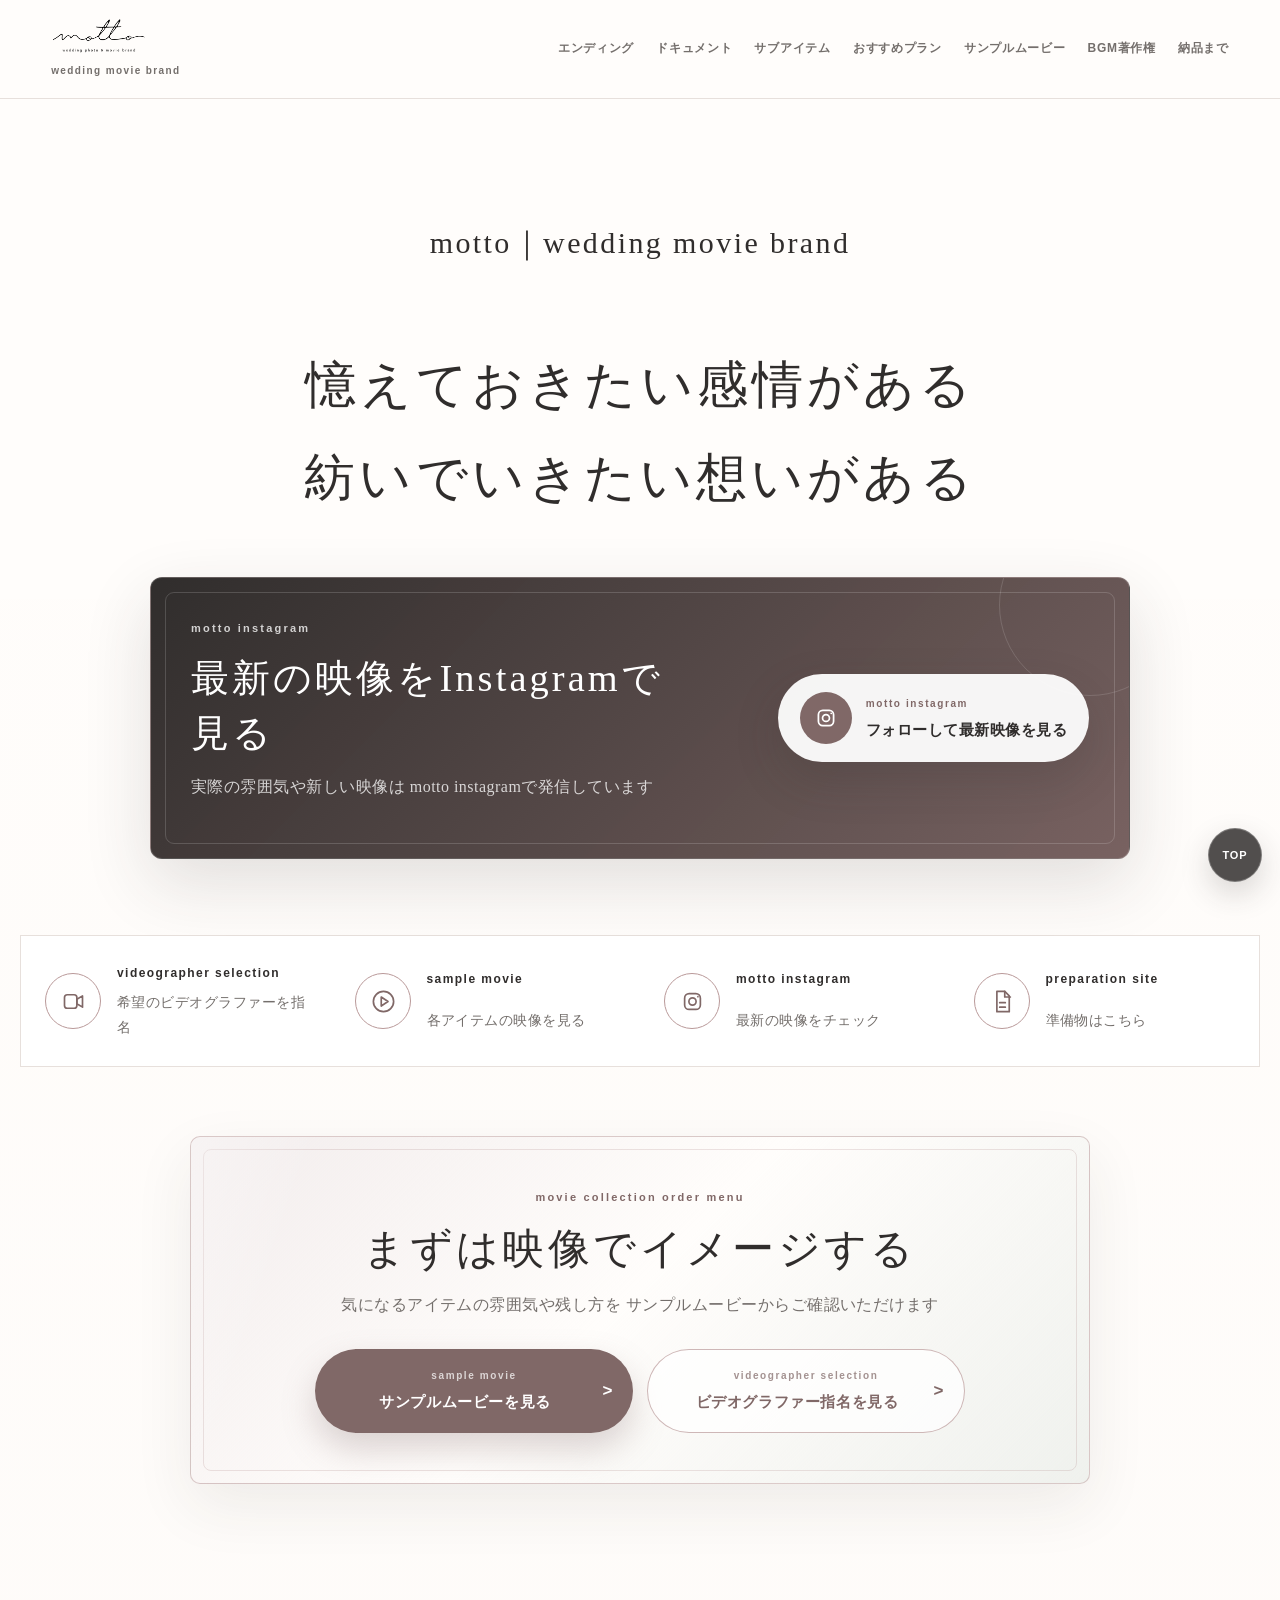
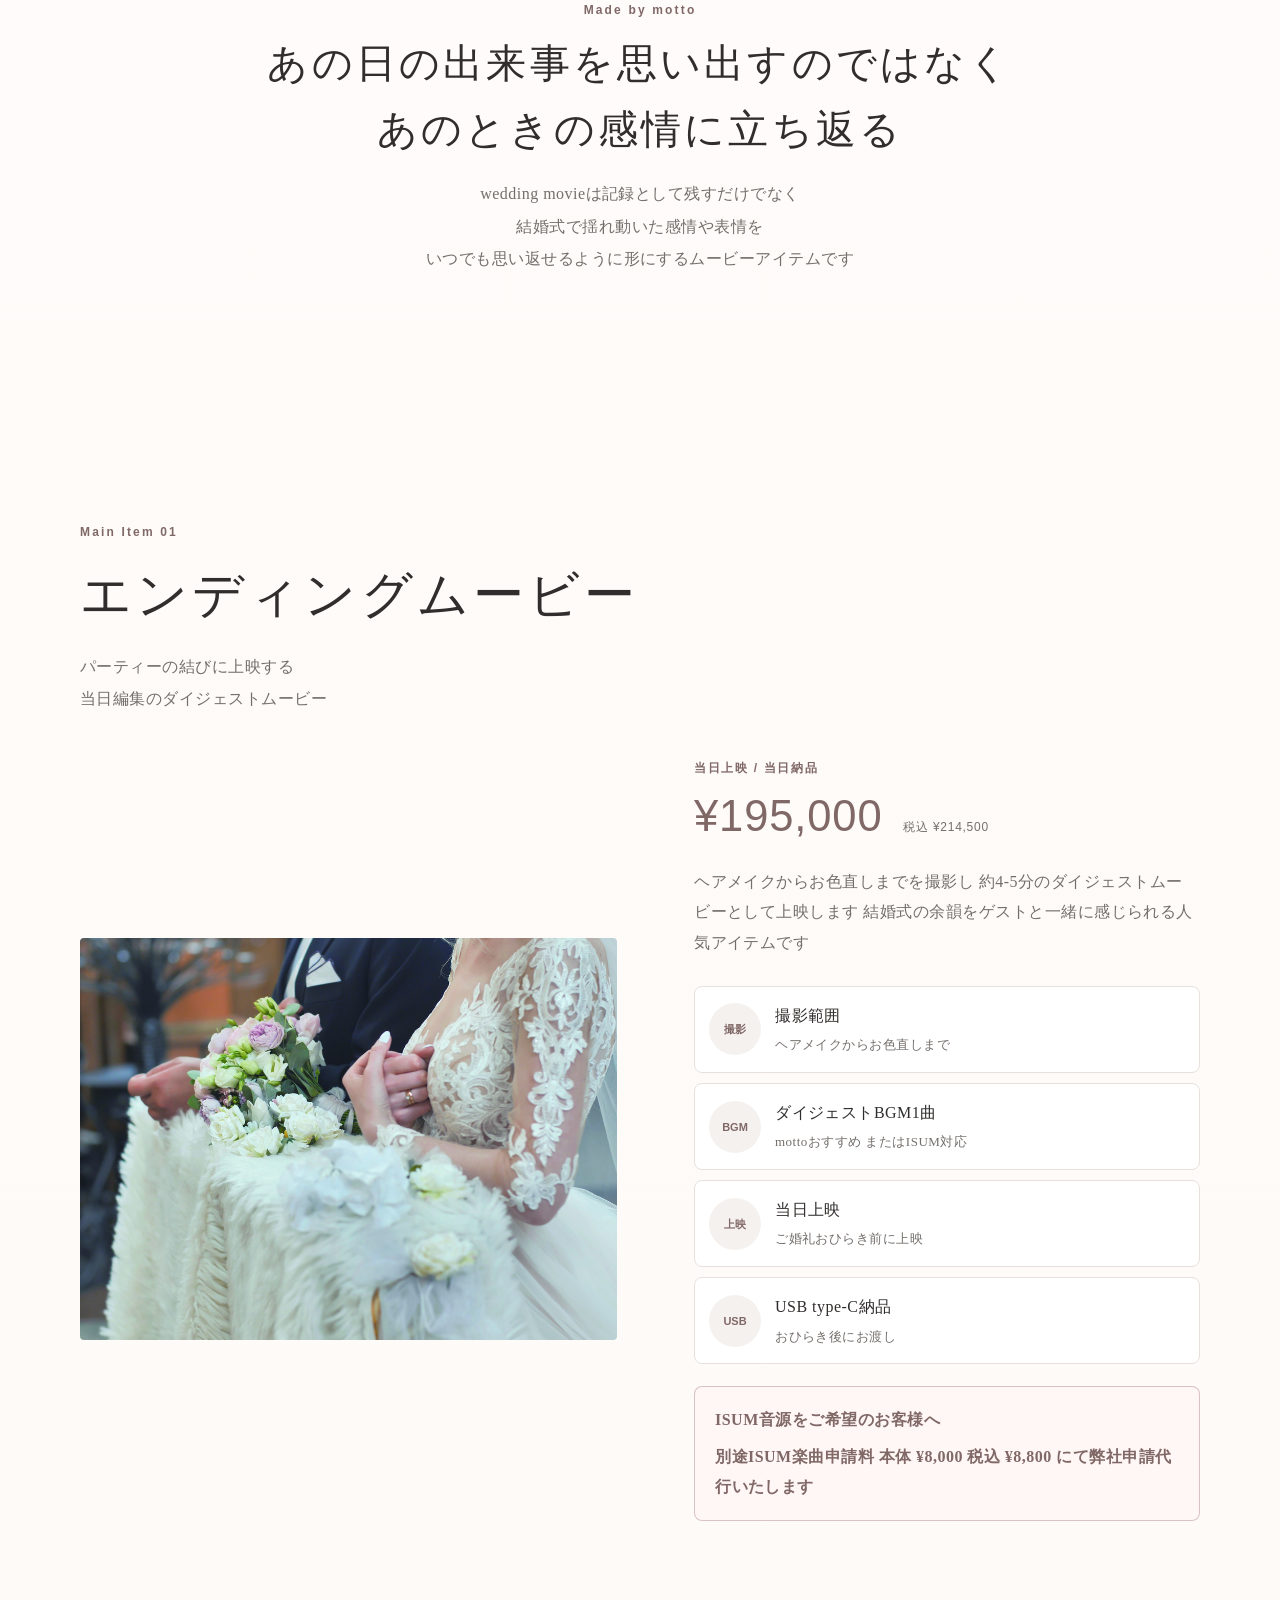
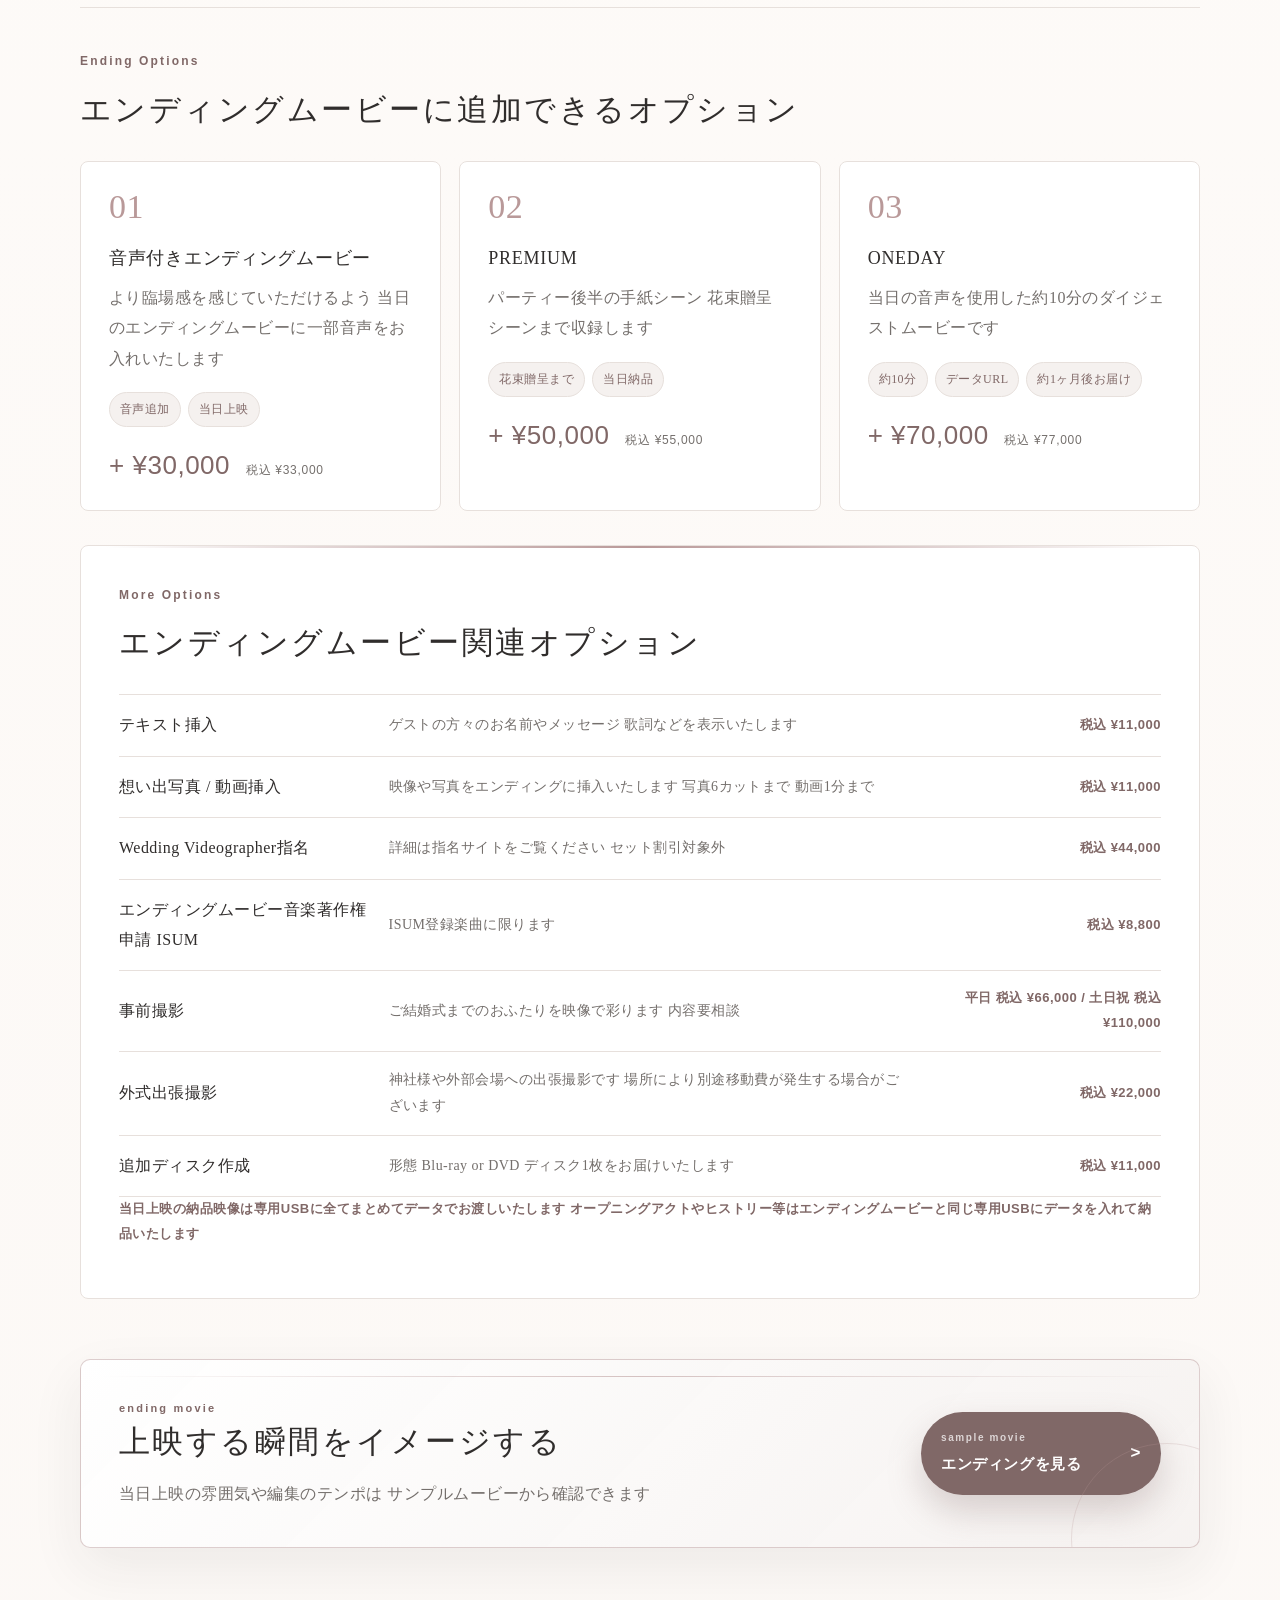
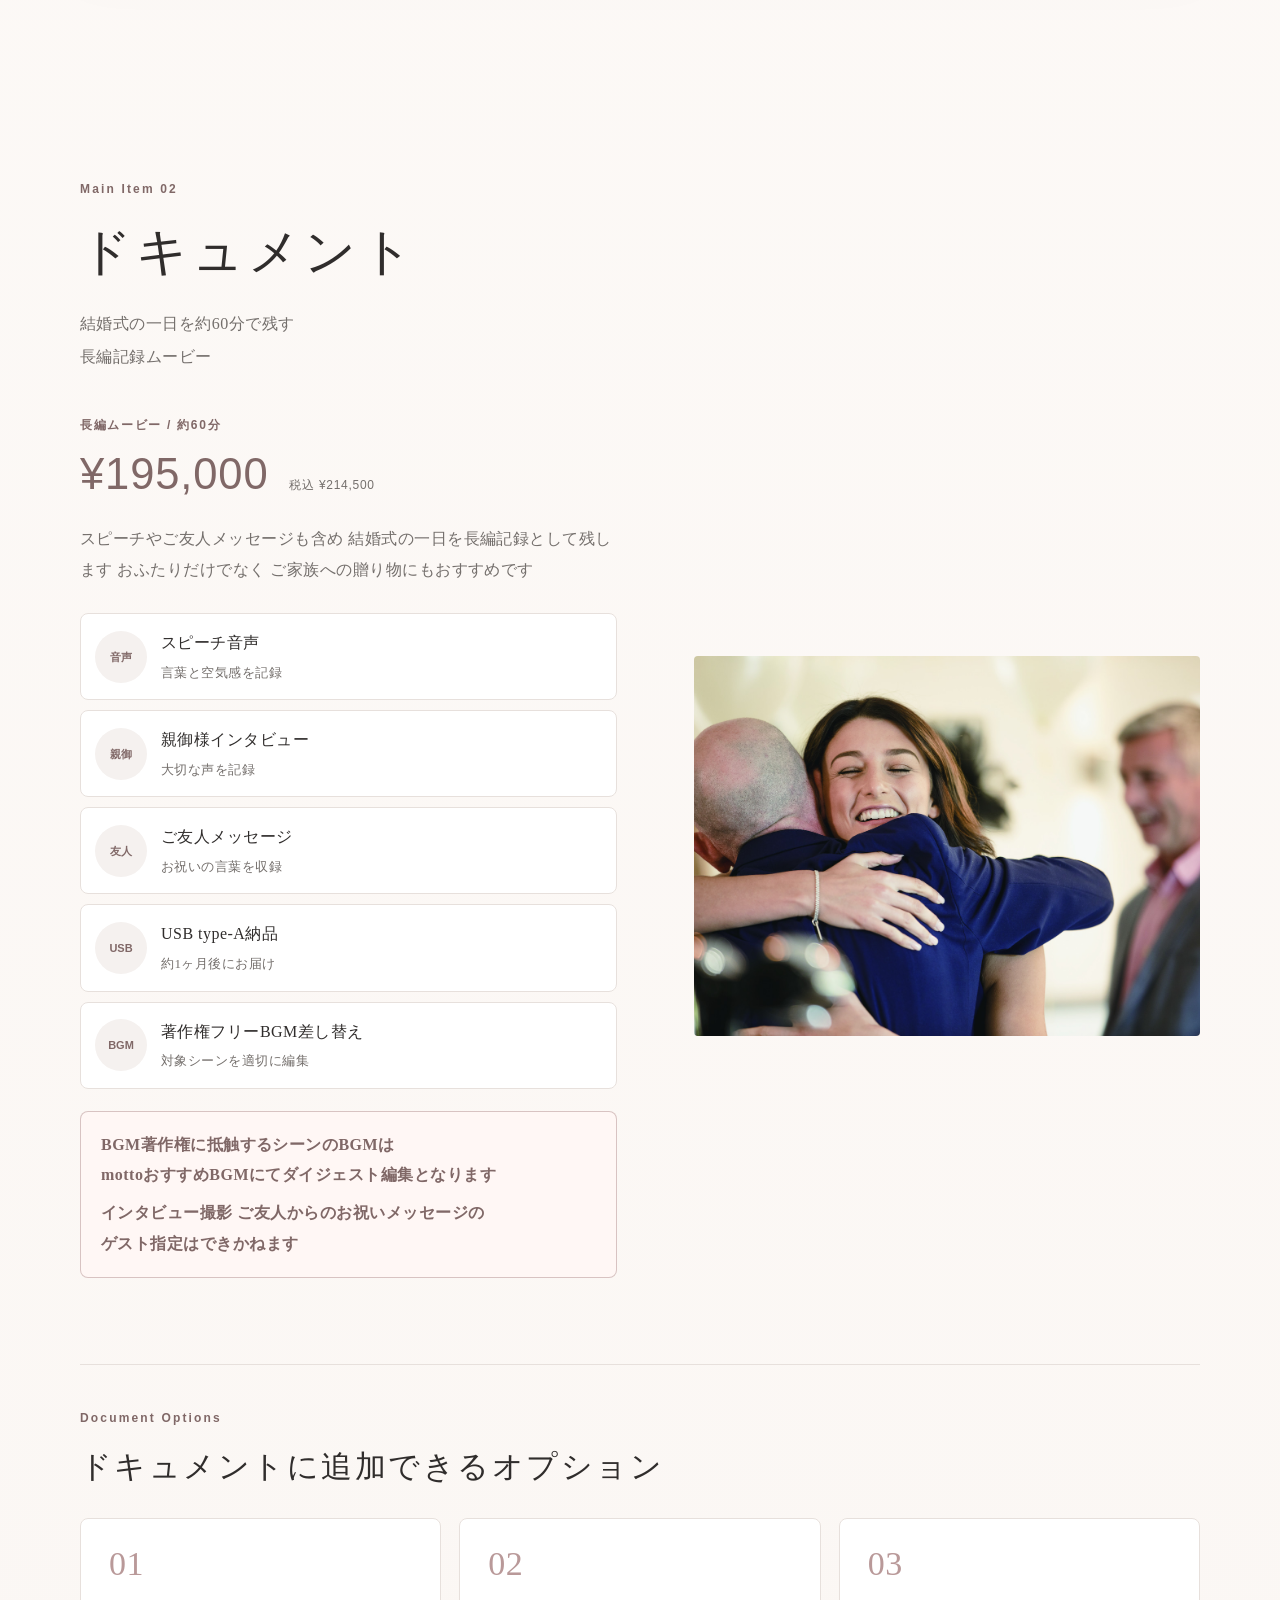
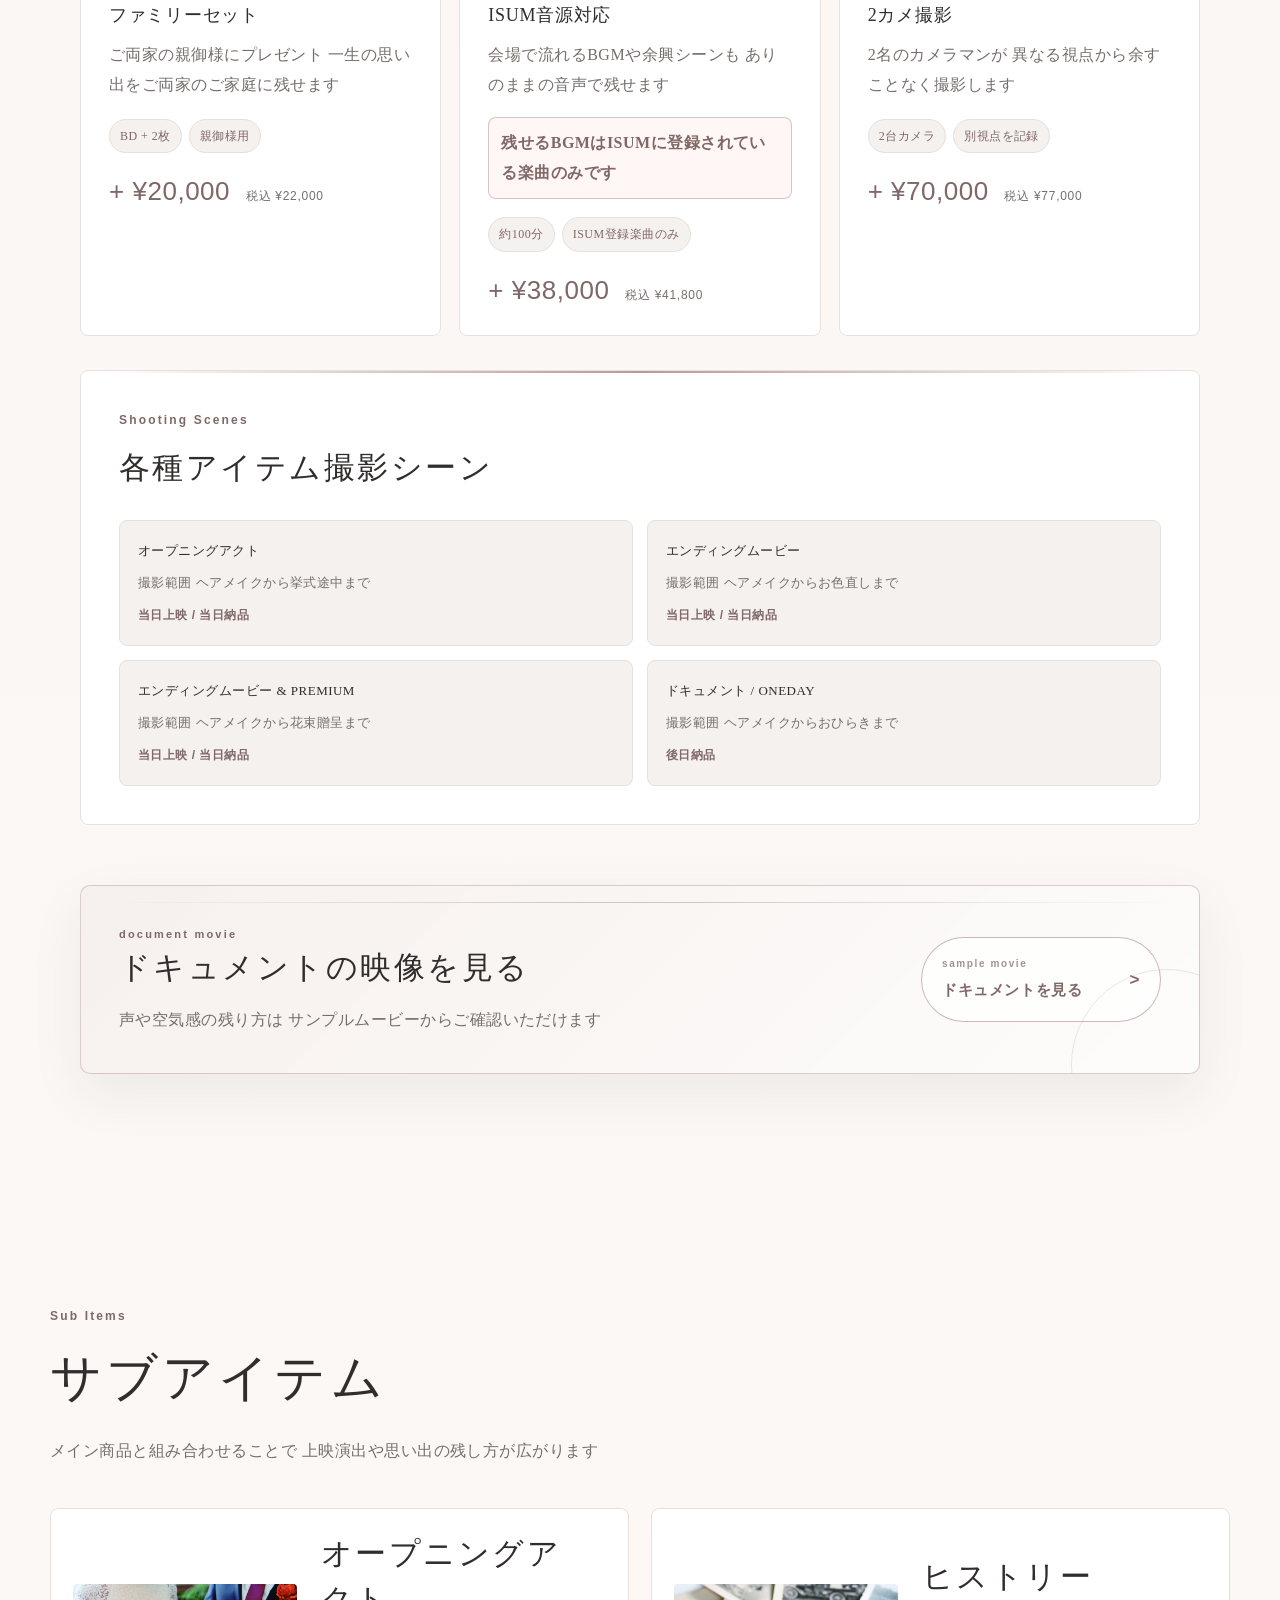
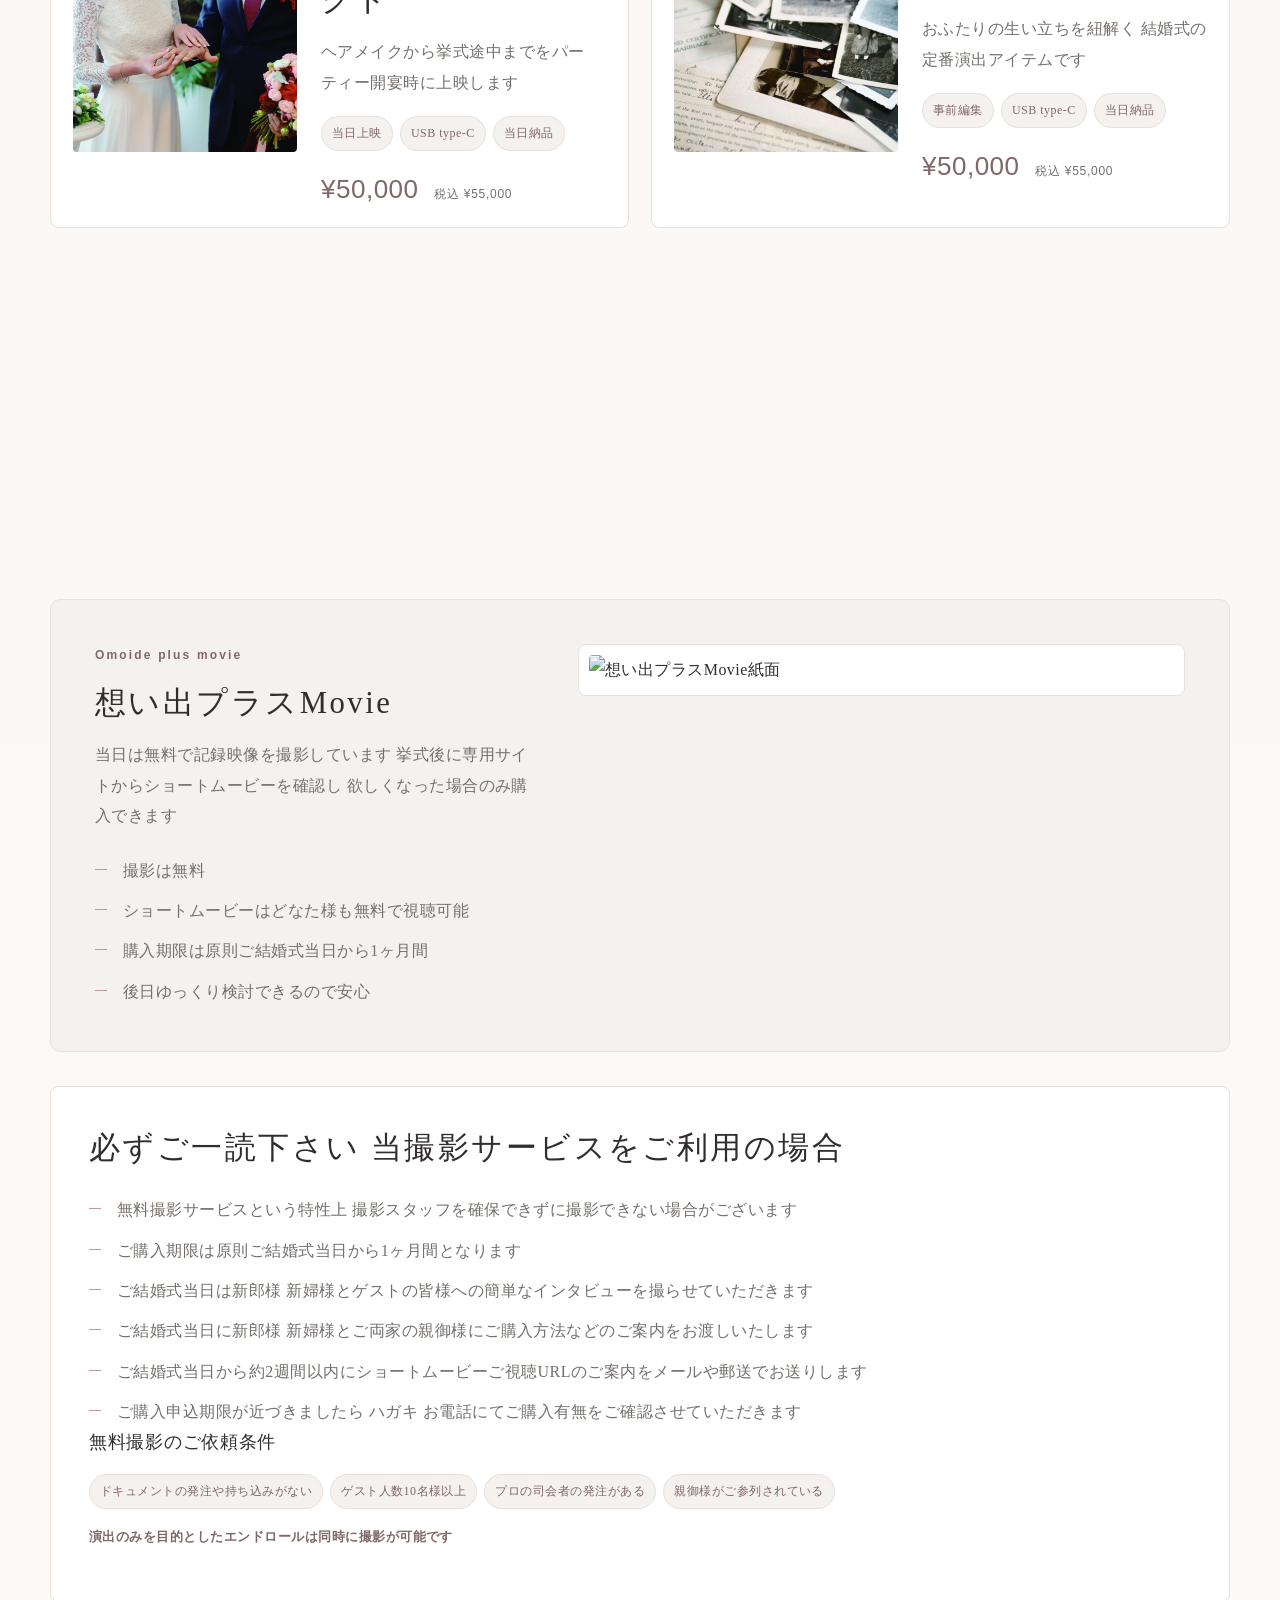
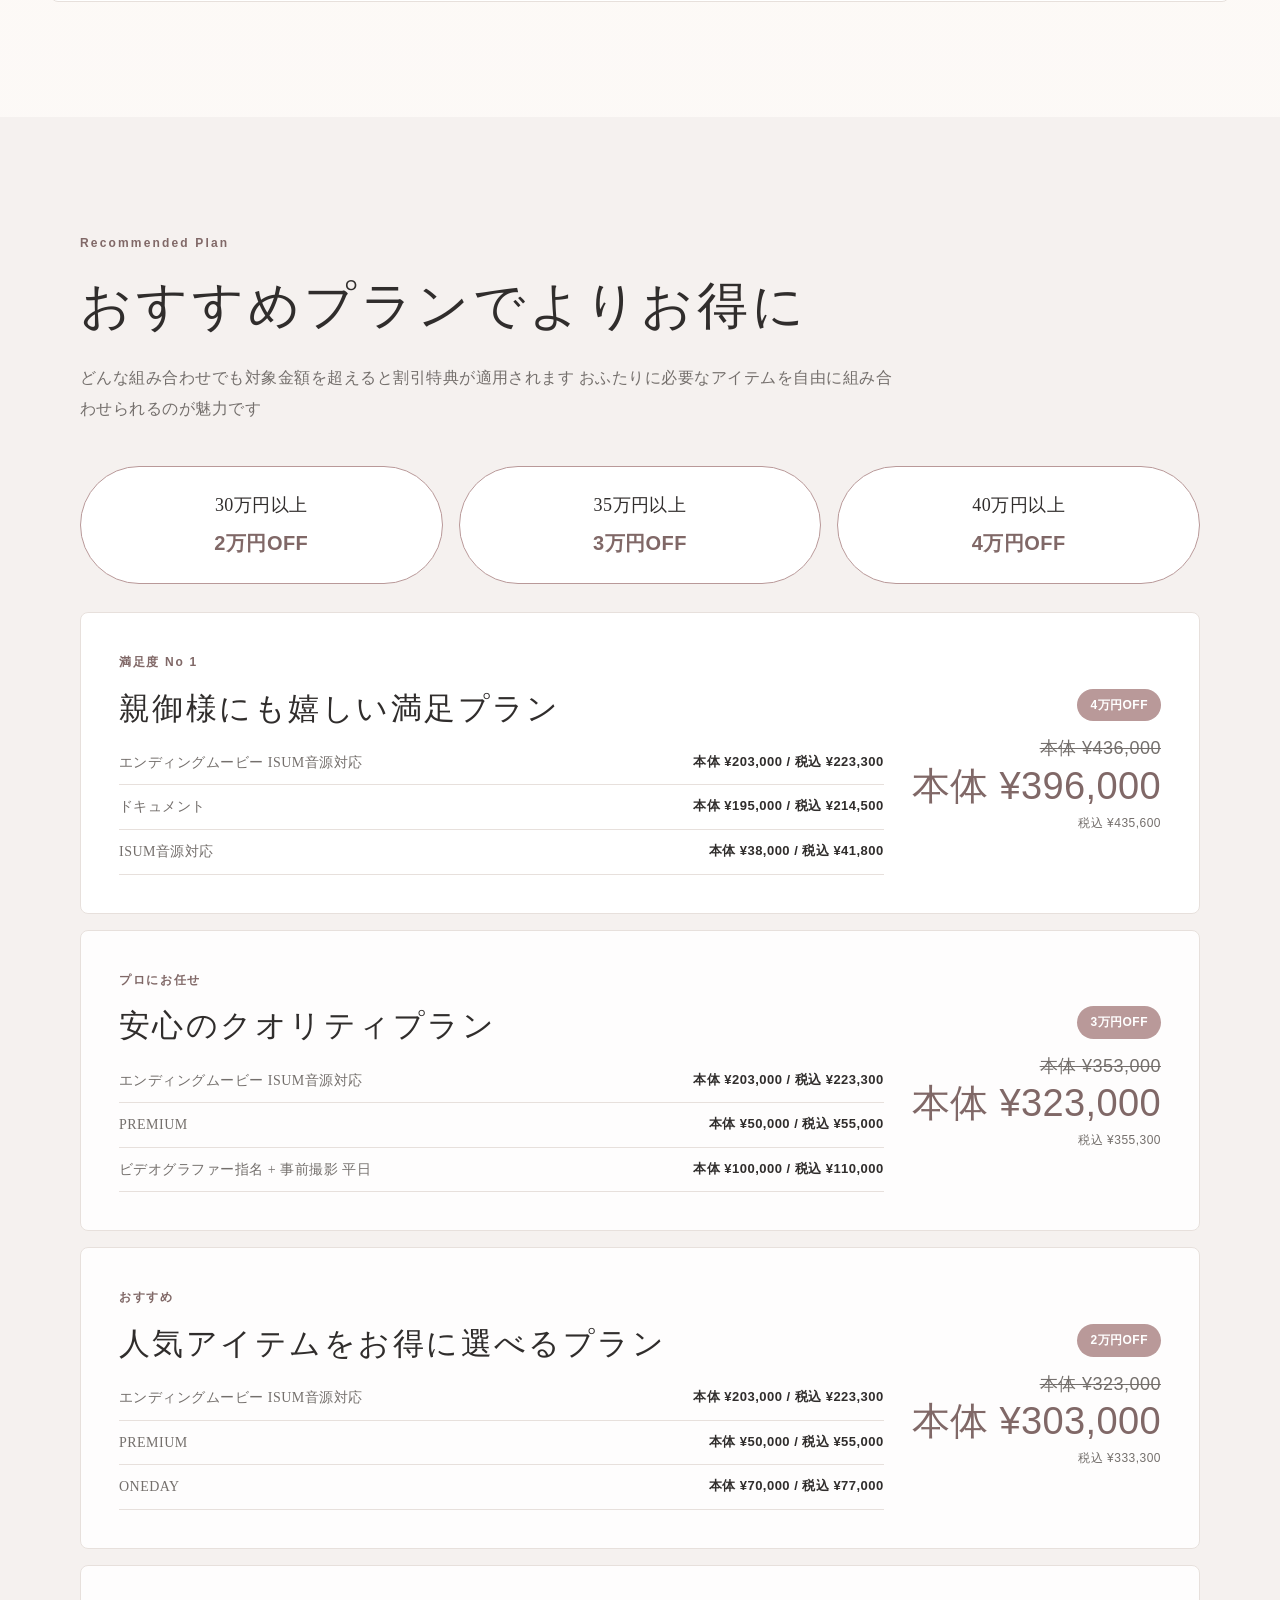
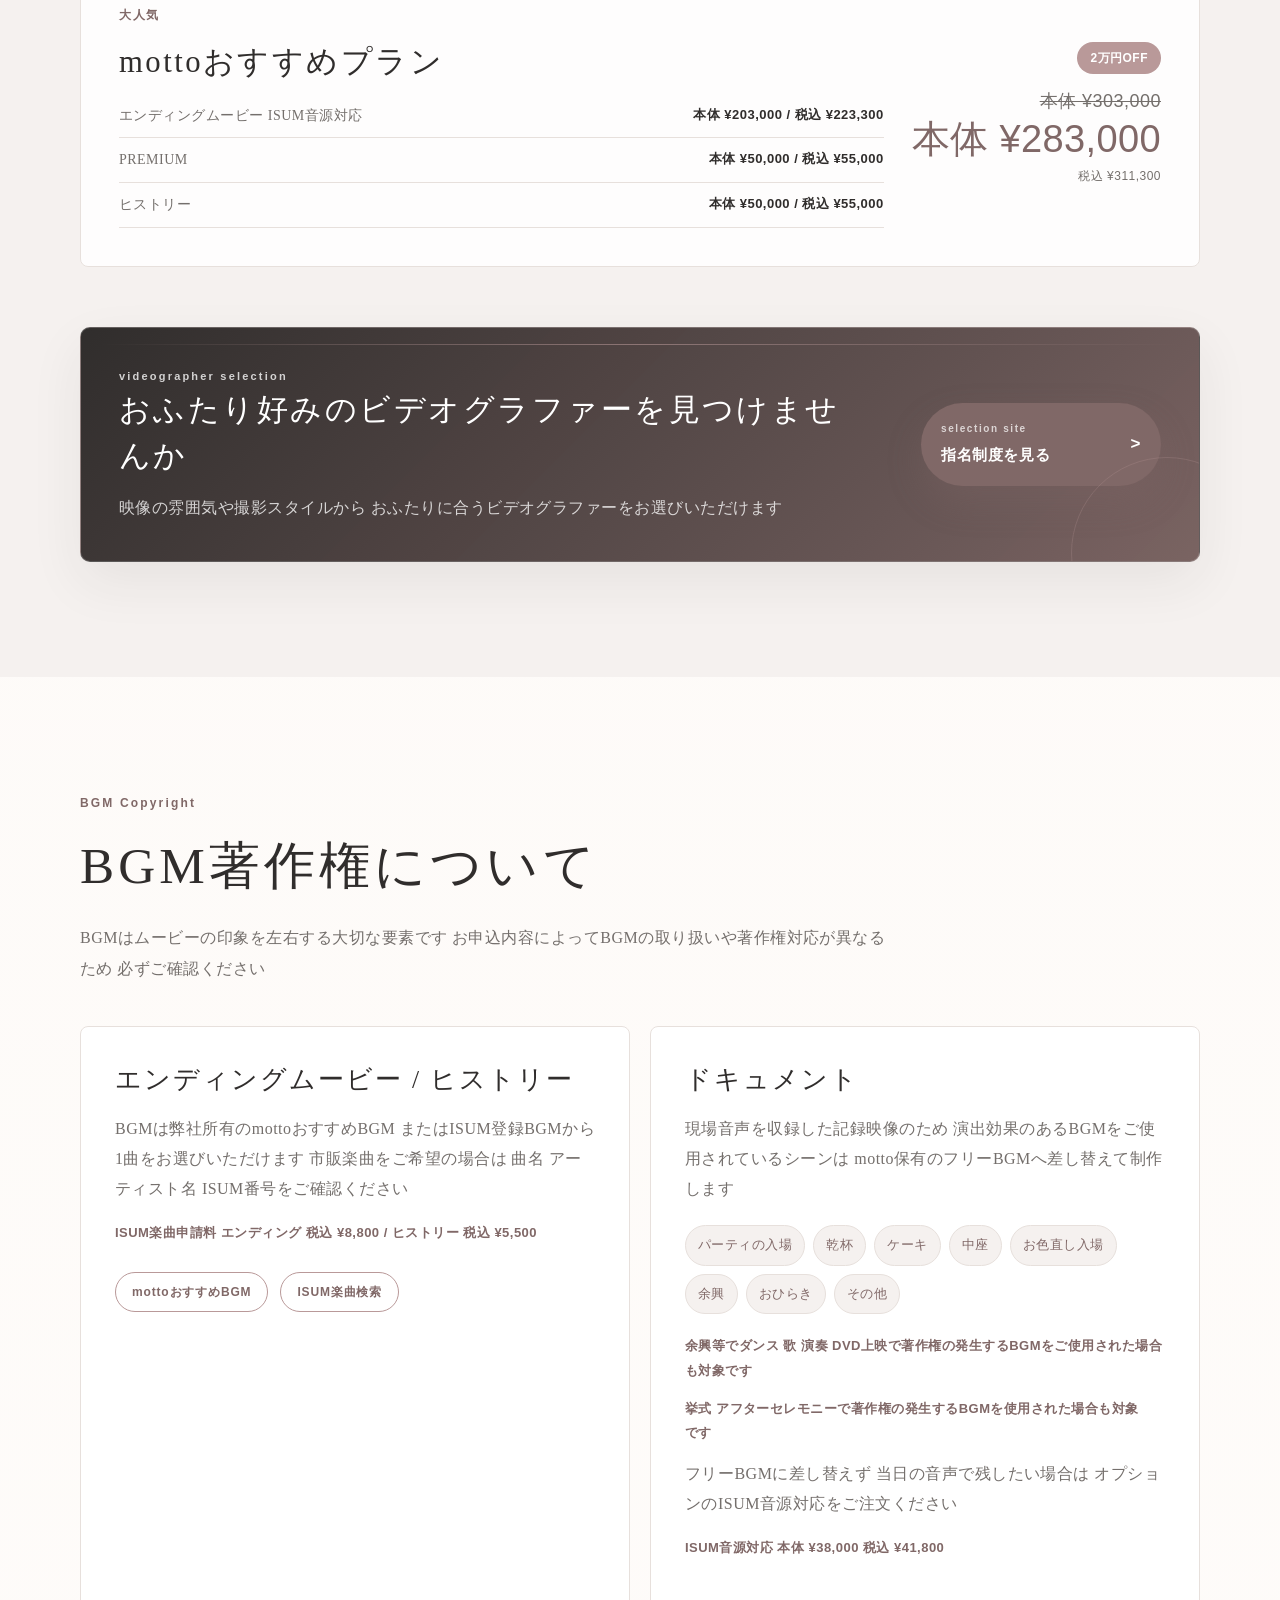
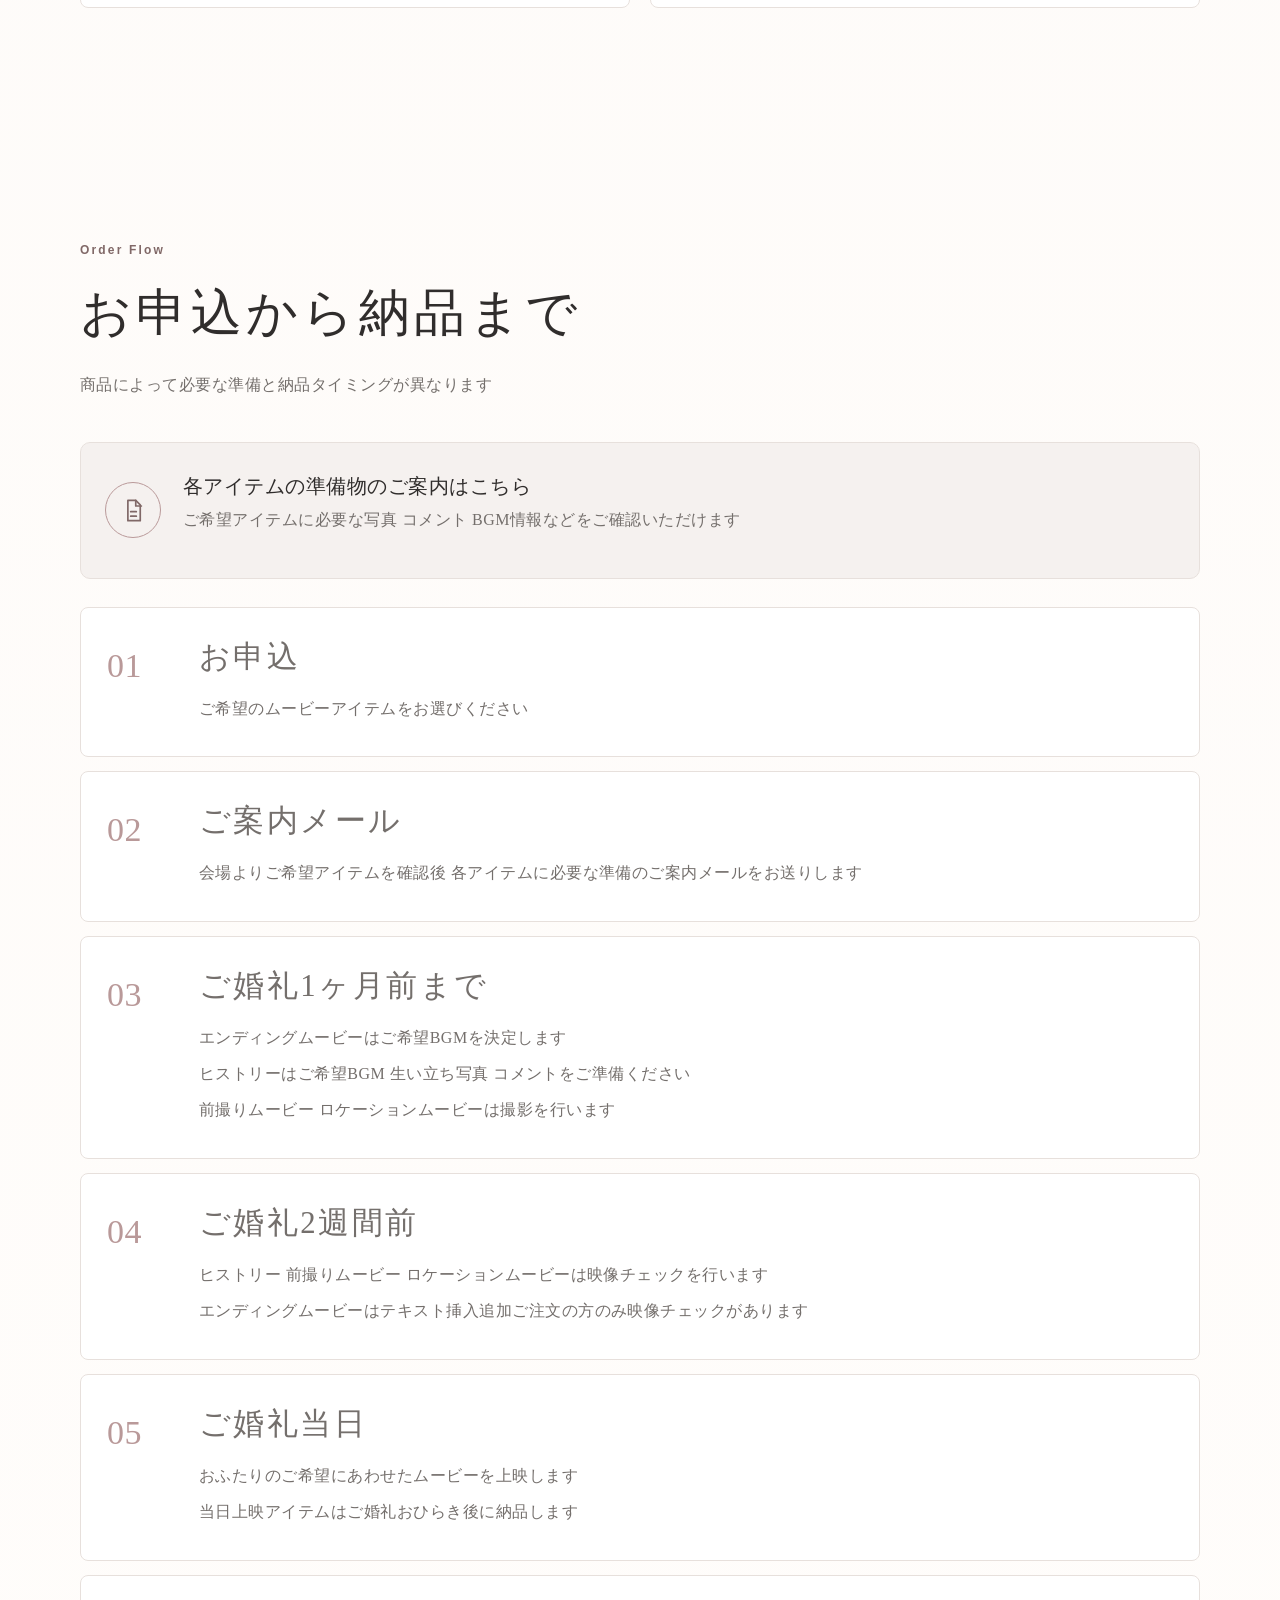
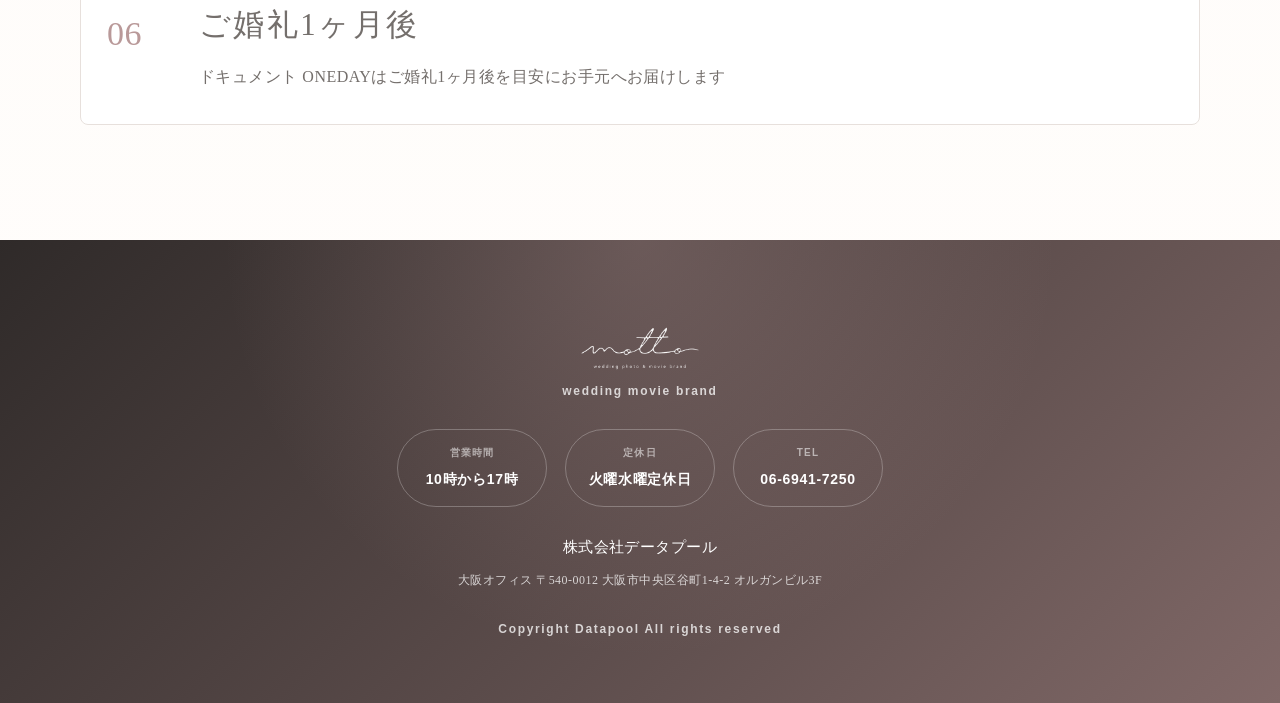
==== index.html @ df658c85 "Add files via upload" ====
<!doctype html>
<html lang="ja">
  <head>
    <meta charset="utf-8" />
    <meta name="viewport" content="width=device-width, initial-scale=1" />
    <title>Wedding Movie | motto movie collection</title>
    <meta name="description" content="mottoのウェディングムービー商品紹介ページ" />
    <link rel="stylesheet" href="./styles.css" />
  </head>
  <body>
    <header class="site-header" aria-label="サイトヘッダー">
      <a class="brand" href="#top" aria-label="Wedding Movie top">
        <img data-config-image="logo" src="./assets/motto-logo.png" alt="motto" />
        <span>wedding movie brand</span>
      </a>
      <nav class="nav" aria-label="ページ内ナビゲーション">
        <a href="#ending">エンディング</a>
        <a href="#document">ドキュメント</a>
        <a href="#sub-items">サブアイテム</a>
        <a href="#plans">おすすめプラン</a>
        <a data-config-link="sampleMovie" href="https://sites.google.com/datapool.co.jp/sample-site-vm/sample-movie">サンプルムービー</a>
        <a href="#bgm">BGM著作権</a>
        <a href="#flow">納品まで</a>
      </nav>
    </header>

    <main id="top">
      <section class="hero-simple" aria-label="motto concept">
        <div class="hero-mark">motto｜wedding movie brand</div>
        <h1>
          <span>憶えておきたい感情がある</span>
          <span>紡いでいきたい想いがある</span>
        </h1>
      </section>

      <section class="instagram-cta" aria-label="motto instagram follow">
        <div class="instagram-copy">
          <p class="cta-eyebrow">motto instagram</p>
          <h2>最新の映像をInstagramで見る</h2>
          <p>実際の雰囲気や新しい映像は motto instagramで発信しています</p>
        </div>
        <a class="insta-follow-button" data-config-link="instagram" href="https://www.instagram.com/motto_wd">
          <span class="insta-icon" aria-hidden="true">
            <svg viewBox="0 0 24 24"><rect x="5" y="5" width="14" height="14" rx="4"/><circle cx="12" cy="12" r="3.2"/><path d="M16.8 7.7h.01"/></svg>
          </span>
          <span>motto instagram</span>
          <strong>フォローして最新映像を見る</strong>
        </a>
      </section>

      <section class="link-cards" aria-label="関連リンク">
        <a data-config-link="videographer" class="link-card" href="https://sites.google.com/datapool.co.jp/videographer-selection/top">
          <span class="link-icon" aria-hidden="true">
            <svg viewBox="0 0 24 24"><path d="M4 8.5A2.5 2.5 0 0 1 6.5 6h6A2.5 2.5 0 0 1 15 8.5v7A2.5 2.5 0 0 1 12.5 18h-6A2.5 2.5 0 0 1 4 15.5v-7Z"/><path d="m15 10 5-3v10l-5-3v-4Z"/></svg>
          </span>
          <strong>videographer selection</strong>
          <span>希望のビデオグラファーを指名</span>
        </a>
        <a data-config-link="sampleMovie" class="link-card" href="https://sites.google.com/datapool.co.jp/sample-site-vm/sample-movie">
          <span class="link-icon" aria-hidden="true">
            <svg viewBox="0 0 24 24"><circle cx="12" cy="12" r="9"/><path d="m10 8 6 4-6 4V8Z"/></svg>
          </span>
          <strong>sample movie</strong>
          <span>各アイテムの映像を見る</span>
        </a>
        <a data-config-link="instagram" class="link-card" href="https://www.instagram.com/motto_wd">
          <span class="link-icon" aria-hidden="true">
            <svg viewBox="0 0 24 24"><rect x="5" y="5" width="14" height="14" rx="4"/><circle cx="12" cy="12" r="3.2"/><path d="M16.8 7.7h.01"/></svg>
          </span>
          <strong>motto instagram</strong>
          <span>最新の映像をチェック</span>
        </a>
        <a data-config-link="prepareSite" class="link-card" href="https://sites.google.com/d-wedding.co.jp/m-ver?usp=sharing">
          <span class="link-icon" aria-hidden="true">
            <svg viewBox="0 0 24 24"><path d="M7 3h7l4 4v14H7V3Z"/><path d="M14 3v5h5"/><path d="M9.5 13h5"/><path d="M9.5 17h5"/></svg>
          </span>
          <strong>preparation site</strong>
          <span>準備物はこちら</span>
        </a>
      </section>

      <section class="primary-cta" aria-label="映像確認リンク">
        <p class="cta-eyebrow">movie collection order menu</p>
        <h2>まずは映像でイメージする</h2>
        <p>気になるアイテムの雰囲気や残し方を サンプルムービーからご確認いただけます</p>
        <div class="cta-actions">
          <a class="cta-button primary" data-config-link="sampleMovie" href="https://sites.google.com/datapool.co.jp/sample-site-vm/sample-movie">
            <span>sample movie</span>
            <strong>サンプルムービーを見る</strong>
          </a>
          <a class="cta-button secondary" data-config-link="videographer" href="https://sites.google.com/datapool.co.jp/videographer-selection/top">
            <span>videographer selection</span>
            <strong>ビデオグラファー指名を見る</strong>
          </a>
        </div>
      </section>

      <section class="concept">
        <div class="concept-inner">
          <p class="section-kicker">Made by motto</p>
          <h2>
            <span>あの日の出来事を思い出すのではなく</span>
            <span>あのときの感情に立ち返る</span>
          </h2>
          <p class="lead-lines">
            <span>wedding movieは記録として残すだけでなく</span>
            <span>結婚式で揺れ動いた感情や表情を</span>
            <span>いつでも思い返せるように形にするムービーアイテムです</span>
          </p>
        </div>
      </section>

      <section class="product-section" id="ending">
        <div class="section-label">
          <p class="section-kicker">Main Item 01</p>
          <h2>エンディングムービー</h2>
          <p class="lead-lines"><span>パーティーの結びに上映する</span><span>当日編集のダイジェストムービー</span></p>
        </div>

        <article class="main-product">
          <div class="product-media">
            <img data-config-image="ending" src="./assets/ending.jpg" alt="エンディングムービーのイメージ" />
          </div>
          <div class="product-body">
            <p class="product-subtitle">当日上映 / 当日納品</p>
            <p class="price">¥195,000 <small>税込 ¥214,500</small></p>
            <p>
              ヘアメイクからお色直しまでを撮影し 約4-5分のダイジェストムービーとして上映します
              結婚式の余韻をゲストと一緒に感じられる人気アイテムです
            </p>
            <ul class="icon-list">
              <li><span class="mini-icon">撮影</span><strong>撮影範囲</strong><small>ヘアメイクからお色直しまで</small></li>
              <li><span class="mini-icon">BGM</span><strong>ダイジェストBGM1曲</strong><small>mottoおすすめ またはISUM対応</small></li>
              <li><span class="mini-icon">上映</span><strong>当日上映</strong><small>ご婚礼おひらき前に上映</small></li>
              <li><span class="mini-icon">USB</span><strong>USB type-C納品</strong><small>おひらき後にお渡し</small></li>
            </ul>
            <div class="important-note">
              <strong>ISUM音源をご希望のお客様へ</strong>
              <p><span>別途ISUM楽曲申請料</span> <span class="nowrap">本体 ¥8,000</span> <span class="nowrap">税込 ¥8,800</span> <span>にて弊社申請代行いたします</span></p>
            </div>
          </div>
        </article>

        <div class="option-group">
          <div class="option-title">
            <p class="section-kicker">Ending Options</p>
            <h3>エンディングムービーに追加できるオプション</h3>
          </div>
          <div class="option-grid">
            <article class="option-card">
              <span class="option-num">01</span>
              <h4>音声付きエンディングムービー</h4>
              <p>より臨場感を感じていただけるよう 当日のエンディングムービーに一部音声をお入れいたします</p>
              <ul class="simple-tags"><li>音声追加</li><li>当日上映</li></ul>
              <p class="option-price">+ ¥30,000 <small>税込 ¥33,000</small></p>
            </article>
            <article class="option-card">
              <span class="option-num">02</span>
              <h4>PREMIUM</h4>
              <p>パーティー後半の手紙シーン 花束贈呈シーンまで収録します</p>
              <ul class="simple-tags"><li>花束贈呈まで</li><li>当日納品</li></ul>
              <p class="option-price">+ ¥50,000 <small>税込 ¥55,000</small></p>
            </article>
            <article class="option-card">
              <span class="option-num">03</span>
              <h4>ONEDAY</h4>
              <p>当日の音声を使用した約10分のダイジェストムービーです</p>
              <ul class="simple-tags"><li>約10分</li><li>データURL</li><li>約1ヶ月後お届け</li></ul>
              <p class="option-price">+ ¥70,000 <small>税込 ¥77,000</small></p>
            </article>
          </div>
        </div>

        <div class="detail-panel">
          <div class="option-title">
            <p class="section-kicker">More Options</p>
            <h3>エンディングムービー関連オプション</h3>
          </div>
          <div class="detail-list">
            <div><strong>テキスト挿入</strong><span>ゲストの方々のお名前やメッセージ 歌詞などを表示いたします</span><em>税込 ¥11,000</em></div>
            <div><strong>想い出写真 / 動画挿入</strong><span>映像や写真をエンディングに挿入いたします 写真6カットまで 動画1分まで</span><em>税込 ¥11,000</em></div>
            <div><strong>Wedding Videographer指名</strong><span>詳細は指名サイトをご覧ください セット割引対象外</span><em>税込 ¥44,000</em></div>
            <div><strong>エンディングムービー音楽著作権申請 ISUM</strong><span>ISUM登録楽曲に限ります</span><em>税込 ¥8,800</em></div>
            <div><strong>事前撮影</strong><span>ご結婚式までのおふたりを映像で彩ります 内容要相談</span><em>平日 税込 ¥66,000 / 土日祝 税込 ¥110,000</em></div>
            <div><strong>外式出張撮影</strong><span>神社様や外部会場への出張撮影です 場所により別途移動費が発生する場合がございます</span><em>税込 ¥22,000</em></div>
            <div><strong>追加ディスク作成</strong><span>形態 Blu-ray or DVD ディスク1枚をお届けいたします</span><em>税込 ¥11,000</em></div>
          </div>
          <p class="note">当日上映の納品映像は専用USBに全てまとめてデータでお渡しいたします オープニングアクトやヒストリー等はエンディングムービーと同じ専用USBにデータを入れて納品いたします</p>
        </div>

        <section class="section-cta" aria-label="エンディングムービー確認リンク">
          <div>
            <p class="cta-eyebrow">ending movie</p>
            <h3>上映する瞬間をイメージする</h3>
            <p>当日上映の雰囲気や編集のテンポは サンプルムービーから確認できます</p>
          </div>
          <a class="cta-button primary" data-config-link="sampleMovie" href="https://sites.google.com/datapool.co.jp/sample-site-vm/sample-movie">
            <span>sample movie</span>
            <strong>エンディングを見る</strong>
          </a>
        </section>
      </section>

      <section class="product-section" id="document">
        <div class="section-label">
          <p class="section-kicker">Main Item 02</p>
          <h2>ドキュメント</h2>
          <p class="lead-lines"><span>結婚式の一日を約60分で残す</span><span>長編記録ムービー</span></p>
        </div>

        <article class="main-product reverse">
          <div class="product-media">
            <img data-config-image="document" src="./assets/document.jpg" alt="ドキュメントムービーのイメージ" />
          </div>
          <div class="product-body">
            <p class="product-subtitle">長編ムービー / 約60分</p>
            <p class="price">¥195,000 <small>税込 ¥214,500</small></p>
            <p>
              スピーチやご友人メッセージも含め 結婚式の一日を長編記録として残します
              おふたりだけでなく ご家族への贈り物にもおすすめです
            </p>
            <ul class="icon-list">
              <li><span class="mini-icon">音声</span><strong>スピーチ音声</strong><small>言葉と空気感を記録</small></li>
              <li><span class="mini-icon">親御</span><strong>親御様インタビュー</strong><small>大切な声を記録</small></li>
              <li><span class="mini-icon">友人</span><strong>ご友人メッセージ</strong><small>お祝いの言葉を収録</small></li>
              <li><span class="mini-icon">USB</span><strong>USB type-A納品</strong><small>約1ヶ月後にお届け</small></li>
              <li><span class="mini-icon">BGM</span><strong>著作権フリーBGM差し替え</strong><small>対象シーンを適切に編集</small></li>
            </ul>
            <div class="notice-box">
              <p><span>BGM著作権に抵触するシーンのBGMは</span><span>mottoおすすめBGMにてダイジェスト編集となります</span></p>
              <p><span>インタビュー撮影 ご友人からのお祝いメッセージの</span><span>ゲスト指定はできかねます</span></p>
            </div>
          </div>
        </article>

        <div class="option-group">
          <div class="option-title">
            <p class="section-kicker">Document Options</p>
            <h3>ドキュメントに追加できるオプション</h3>
          </div>
          <div class="option-grid">
            <article class="option-card">
              <span class="option-num">01</span>
              <h4>ファミリーセット</h4>
              <p>ご両家の親御様にプレゼント 一生の思い出をご両家のご家庭に残せます</p>
              <ul class="simple-tags"><li>BD + 2枚</li><li>親御様用</li></ul>
              <p class="option-price">+ ¥20,000 <small>税込 ¥22,000</small></p>
            </article>
            <article class="option-card">
              <span class="option-num">02</span>
              <h4>ISUM音源対応</h4>
              <p>会場で流れるBGMや余興シーンも ありのままの音声で残せます</p>
              <p class="option-caution">残せるBGMはISUMに登録されている楽曲のみです</p>
              <ul class="simple-tags"><li>約100分</li><li>ISUM登録楽曲のみ</li></ul>
              <p class="option-price">+ ¥38,000 <small>税込 ¥41,800</small></p>
            </article>
            <article class="option-card">
              <span class="option-num">03</span>
              <h4>2カメ撮影</h4>
              <p>2名のカメラマンが 異なる視点から余すことなく撮影します</p>
              <ul class="simple-tags"><li>2台カメラ</li><li>別視点を記録</li></ul>
              <p class="option-price">+ ¥70,000 <small>税込 ¥77,000</small></p>
            </article>
          </div>
        </div>

        <div class="scene-panel">
          <div class="option-title">
            <p class="section-kicker">Shooting Scenes</p>
            <h3>各種アイテム撮影シーン</h3>
          </div>
          <div class="scene-bars">
            <div><strong>オープニングアクト</strong><small>撮影範囲  ヘアメイクから挙式途中まで</small><em>当日上映 / 当日納品</em></div>
            <div><strong>エンディングムービー</strong><small>撮影範囲  ヘアメイクからお色直しまで</small><em>当日上映 / 当日納品</em></div>
            <div><strong>エンディングムービー &amp; PREMIUM</strong><small>撮影範囲  ヘアメイクから花束贈呈まで</small><em>当日上映 / 当日納品</em></div>
            <div><strong>ドキュメント / ONEDAY</strong><small>撮影範囲  ヘアメイクからおひらきまで</small><em>後日納品</em></div>
          </div>
        </div>

        <section class="section-cta muted" aria-label="ドキュメントサンプルリンク">
          <div>
            <p class="cta-eyebrow">document movie</p>
            <h3>ドキュメントの映像を見る</h3>
            <p>声や空気感の残り方は サンプルムービーからご確認いただけます</p>
          </div>
          <a class="cta-button secondary" data-config-link="sampleMovie" href="https://sites.google.com/datapool.co.jp/sample-site-vm/sample-movie">
            <span>sample movie</span>
            <strong>ドキュメントを見る</strong>
          </a>
        </section>
      </section>

      <section class="product-section sub-section" id="sub-items">
        <div class="section-label">
          <p class="section-kicker">Sub Items</p>
          <h2>サブアイテム</h2>
          <p>メイン商品と組み合わせることで 上映演出や思い出の残し方が広がります</p>
        </div>

        <div class="sub-grid">
          <article class="sub-card">
            <img data-config-image="opening" src="./assets/opening.jpg" alt="オープニングアクトのイメージ" />
            <div>
              <h3>オープニングアクト</h3>
              <p>ヘアメイクから挙式途中までをパーティー開宴時に上映します</p>
              <ul class="simple-tags"><li>当日上映</li><li>USB type-C</li><li>当日納品</li></ul>
              <p class="option-price">¥50,000 <small>税込 ¥55,000</small></p>
            </div>
          </article>
          <article class="sub-card">
            <img data-config-image="history" src="./assets/location.jpg" alt="ヒストリーのイメージ" />
            <div>
              <h3>ヒストリー</h3>
              <p>おふたりの生い立ちを紐解く 結婚式の定番演出アイテムです</p>
              <ul class="simple-tags"><li>事前編集</li><li>USB type-C</li><li>当日納品</li></ul>
              <p class="option-price">¥50,000 <small>税込 ¥55,000</small></p>
            </div>
          </article>
          <article class="sub-card">
            <img data-config-image="prewedding" src="./assets/prewedding.jpg" alt="前撮りムービーのイメージ" />
            <div>
              <h3>前撮りムービー</h3>
              <p>前撮りだけのおふたりの特別なシーンを 約2分のダイジェストにします</p>
              <ul class="simple-tags"><li>事前撮影</li><li>USB type-C</li><li>当日納品</li></ul>
              <p class="option-price">¥80,000 <small>税込 ¥88,000</small></p>
            </div>
          </article>
          <article class="sub-card">
            <img data-config-image="location" src="./assets/history.jpg" alt="ロケーションムービーのイメージ" />
            <div>
              <h3>ロケーションムービー</h3>
              <p>婚姻届のシーンや おふたりが残したいシーンを撮影して上映します</p>
              <ul class="simple-tags"><li>事前撮影</li><li>USB type-C</li><li>当日納品</li></ul>
              <p class="option-price">¥100,000 <small>税込 ¥110,000</small></p>
            </div>
          </article>
        </div>

        <article class="memory-section" id="omoide-plus">
          <div class="memory-copy">
            <p class="section-kicker">Omoide plus movie</p>
            <h3>想い出プラスMovie</h3>
            <p>
              当日は無料で記録映像を撮影しています
              挙式後に専用サイトからショートムービーを確認し 欲しくなった場合のみ購入できます
            </p>
            <ul class="check-list">
              <li>撮影は無料</li>
              <li>ショートムービーはどなた様も無料で視聴可能</li>
              <li>購入期限は原則ご結婚式当日から1ヶ月間</li>
              <li>後日ゆっくり検討できるので安心</li>
            </ul>
          </div>
          <a class="opm-paper" data-config-link="opmQr" href="https://liff.line.me/1656857747-nRrvvDdK/landing?follow=%40294qsdcy&lp=naraxS&liff_id=1656857747-nRrvvDdK" aria-label="想い出プラスMovieのQRリンクを開く">
            <img data-config-image="opm" src="./assets/opm.jpg" alt="想い出プラスMovie紙面" />
          </a>
        </article>

        <div class="memory-notice">
          <h3>必ずご一読下さい 当撮影サービスをご利用の場合</h3>
          <ul class="check-list">
            <li>無料撮影サービスという特性上 撮影スタッフを確保できずに撮影できない場合がございます</li>
            <li>ご購入期限は原則ご結婚式当日から1ヶ月間となります</li>
            <li>ご結婚式当日は新郎様 新婦様とゲストの皆様への簡単なインタビューを撮らせていただきます</li>
            <li>ご結婚式当日に新郎様 新婦様とご両家の親御様にご購入方法などのご案内をお渡しいたします</li>
            <li>ご結婚式当日から約2週間以内にショートムービーご視聴URLのご案内をメールや郵送でお送りします</li>
            <li>ご購入申込期限が近づきましたら ハガキ お電話にてご購入有無をご確認させていただきます</li>
          </ul>
          <h4>無料撮影のご依頼条件</h4>
          <ul class="simple-tags notice-tags">
            <li>ドキュメントの発注や持ち込みがない</li>
            <li>ゲスト人数10名様以上</li>
            <li>プロの司会者の発注がある</li>
            <li>親御様がご参列されている</li>
          </ul>
          <p class="note">演出のみを目的としたエンドロールは同時に撮影が可能です</p>
        </div>
      </section>

      <section class="plan-section" id="plans">
        <div class="section-label">
          <p class="section-kicker">Recommended Plan</p>
          <h2>おすすめプランでよりお得に</h2>
          <p>
            どんな組み合わせでも対象金額を超えると割引特典が適用されます
            おふたりに必要なアイテムを自由に組み合わせられるのが魅力です
          </p>
        </div>

        <div class="discount-rule">
          <div><strong>30万円以上</strong><span>2万円OFF</span></div>
          <div><strong>35万円以上</strong><span>3万円OFF</span></div>
          <div><strong>40万円以上</strong><span>4万円OFF</span></div>
        </div>

        <div class="plan-list">
          <article class="plan-card highlight">
            <div>
              <p class="product-subtitle">満足度 No 1</p>
              <h3>親御様にも嬉しい満足プラン</h3>
              <ul class="plan-items">
                <li><span>エンディングムービー ISUM音源対応</span><strong>本体 ¥203,000 / 税込 ¥223,300</strong></li>
                <li><span>ドキュメント</span><strong>本体 ¥195,000 / 税込 ¥214,500</strong></li>
                <li><span>ISUM音源対応</span><strong>本体 ¥38,000 / 税込 ¥41,800</strong></li>
              </ul>
            </div>
            <div class="plan-price">
              <span>4万円OFF</span>
              <del>本体 ¥436,000</del>
              <strong>本体 ¥396,000</strong>
              <small>税込 ¥435,600</small>
            </div>
          </article>

          <article class="plan-card">
            <div>
              <p class="product-subtitle">プロにお任せ</p>
              <h3>安心のクオリティプラン</h3>
              <ul class="plan-items">
                <li><span>エンディングムービー ISUM音源対応</span><strong>本体 ¥203,000 / 税込 ¥223,300</strong></li>
                <li><span>PREMIUM</span><strong>本体 ¥50,000 / 税込 ¥55,000</strong></li>
                <li><span>ビデオグラファー指名 + 事前撮影 平日</span><strong>本体 ¥100,000 / 税込 ¥110,000</strong></li>
              </ul>
            </div>
            <div class="plan-price">
              <span>3万円OFF</span>
              <del>本体 ¥353,000</del>
              <strong>本体 ¥323,000</strong>
              <small>税込 ¥355,300</small>
            </div>
          </article>

          <article class="plan-card">
            <div>
              <p class="product-subtitle">おすすめ</p>
              <h3>人気アイテムをお得に選べるプラン</h3>
              <ul class="plan-items">
                <li><span>エンディングムービー ISUM音源対応</span><strong>本体 ¥203,000 / 税込 ¥223,300</strong></li>
                <li><span>PREMIUM</span><strong>本体 ¥50,000 / 税込 ¥55,000</strong></li>
                <li><span>ONEDAY</span><strong>本体 ¥70,000 / 税込 ¥77,000</strong></li>
              </ul>
            </div>
            <div class="plan-price">
              <span>2万円OFF</span>
              <del>本体 ¥323,000</del>
              <strong>本体 ¥303,000</strong>
              <small>税込 ¥333,300</small>
            </div>
          </article>

          <article class="plan-card">
            <div>
              <p class="product-subtitle">大人気</p>
              <h3>mottoおすすめプラン</h3>
              <ul class="plan-items">
                <li><span>エンディングムービー ISUM音源対応</span><strong>本体 ¥203,000 / 税込 ¥223,300</strong></li>
                <li><span>PREMIUM</span><strong>本体 ¥50,000 / 税込 ¥55,000</strong></li>
                <li><span>ヒストリー</span><strong>本体 ¥50,000 / 税込 ¥55,000</strong></li>
              </ul>
            </div>
            <div class="plan-price">
              <span>2万円OFF</span>
              <del>本体 ¥303,000</del>
              <strong>本体 ¥283,000</strong>
              <small>税込 ¥311,300</small>
            </div>
          </article>
        </div>

        <section class="section-cta dark" aria-label="おすすめプラン確認リンク">
          <div>
            <p class="cta-eyebrow">videographer selection</p>
            <h3>おふたり好みのビデオグラファーを見つけませんか</h3>
            <p>映像の雰囲気や撮影スタイルから おふたりに合うビデオグラファーをお選びいただけます</p>
          </div>
          <a class="cta-button primary" data-config-link="videographer" href="https://sites.google.com/datapool.co.jp/videographer-selection/top">
            <span>selection site</span>
            <strong>指名制度を見る</strong>
          </a>
        </section>
      </section>

      <section class="info-section" id="bgm">
        <div class="section-label">
          <p class="section-kicker">BGM Copyright</p>
          <h2>BGM著作権について</h2>
          <p>
            BGMはムービーの印象を左右する大切な要素です
            お申込内容によってBGMの取り扱いや著作権対応が異なるため 必ずご確認ください
          </p>
        </div>
        <div class="info-grid">
          <article>
            <h3>エンディングムービー / ヒストリー</h3>
            <p>
              BGMは弊社所有のmottoおすすめBGM またはISUM登録BGMから1曲をお選びいただけます
              市販楽曲をご希望の場合は 曲名 アーティスト名 ISUM番号をご確認ください
            </p>
            <p class="note">ISUM楽曲申請料 エンディング 税込 ¥8,800 / ヒストリー 税込 ¥5,500</p>
            <div class="inline-actions">
              <a class="button secondary compact" data-config-link="mottoBgm" href="https://sites.google.com/d-wedding.co.jp/bgm/collection">mottoおすすめBGM</a>
              <a class="button secondary compact" data-config-link="isum" href="https://isum.or.jp/music/">ISUM楽曲検索</a>
            </div>
          </article>
          <article>
            <h3>ドキュメント</h3>
            <p>
              現場音声を収録した記録映像のため 演出効果のあるBGMをご使用されているシーンは
              motto保有のフリーBGMへ差し替えて制作します
            </p>
            <div class="bgm-scenes">
              <span>パーティの入場</span>
              <span>乾杯</span>
              <span>ケーキ</span>
              <span>中座</span>
              <span>お色直し入場</span>
              <span>余興</span>
              <span>おひらき</span>
              <span>その他</span>
            </div>
            <p class="note">余興等でダンス 歌 演奏 DVD上映で著作権の発生するBGMをご使用された場合も対象です</p>
            <p class="note">挙式 アフターセレモニーで著作権の発生するBGMを使用された場合も対象です</p>
            <p>
              フリーBGMに差し替えず 当日の音声で残したい場合は
              オプションのISUM音源対応をご注文ください
            </p>
            <p class="note">ISUM音源対応 本体 ¥38,000 税込 ¥41,800</p>
          </article>
        </div>
      </section>

      <section class="flow-section" id="flow">
        <div class="section-label">
          <p class="section-kicker">Order Flow</p>
          <h2>お申込から納品まで</h2>
          <p>商品によって必要な準備と納品タイミングが異なります</p>
        </div>

        <a class="prepare-card" data-config-link="prepareSite" href="https://sites.google.com/d-wedding.co.jp/m-ver?usp=sharing">
          <span class="link-icon" aria-hidden="true">
            <svg viewBox="0 0 24 24"><path d="M7 3h7l4 4v14H7V3Z"/><path d="M14 3v5h5"/><path d="M9.5 13h5"/><path d="M9.5 17h5"/></svg>
          </span>
          <div>
            <strong>各アイテムの準備物のご案内はこちら</strong>
            <span>ご希望アイテムに必要な写真 コメント BGM情報などをご確認いただけます</span>
          </div>
        </a>

        <ol class="timeline">
          <li>
            <span>01</span>
            <div>
              <h3>お申込</h3>
              <p>ご希望のムービーアイテムをお選びください</p>
            </div>
          </li>
          <li>
            <span>02</span>
            <div>
              <h3>ご案内メール</h3>
              <p>会場よりご希望アイテムを確認後 各アイテムに必要な準備のご案内メールをお送りします</p>
            </div>
          </li>
          <li>
            <span>03</span>
            <div>
              <h3>ご婚礼1ヶ月前まで</h3>
              <p>エンディングムービーはご希望BGMを決定します</p>
              <p>ヒストリーはご希望BGM 生い立ち写真 コメントをご準備ください</p>
              <p>前撮りムービー ロケーションムービーは撮影を行います</p>
            </div>
          </li>
          <li>
            <span>04</span>
            <div>
              <h3>ご婚礼2週間前</h3>
              <p>ヒストリー 前撮りムービー ロケーションムービーは映像チェックを行います</p>
              <p>エンディングムービーはテキスト挿入追加ご注文の方のみ映像チェックがあります</p>
            </div>
          </li>
          <li>
            <span>05</span>
            <div>
              <h3>ご婚礼当日</h3>
              <p>おふたりのご希望にあわせたムービーを上映します</p>
              <p>当日上映アイテムはご婚礼おひらき後に納品します</p>
            </div>
          </li>
          <li>
            <span>06</span>
            <div>
              <h3>ご婚礼1ヶ月後</h3>
              <p>ドキュメント ONEDAYはご婚礼1ヶ月後を目安にお手元へお届けします</p>
            </div>
          </li>
        </ol>
      </section>
    </main>

    <footer class="footer">
      <div class="footer-brand">
        <img class="footer-logo-image" data-config-image="logoWhite" src="./assets/motto-logo-white.png" alt="motto" />
        <p>wedding movie brand</p>
      </div>
      <div class="footer-info">
        <p><span>営業時間</span><strong>10時から17時</strong></p>
        <p><span>定休日</span><strong>火曜水曜定休日</strong></p>
        <p><span>TEL</span><strong>06-6941-7250</strong></p>
      </div>
      <address class="footer-address">
        <p>株式会社データプール</p>
        <p>大阪オフィス 〒540-0012 大阪市中央区谷町1-4-2 オルガンビル3F</p>
      </address>
      <p class="footer-copy">Copyright Datapool All rights reserved</p>
    </footer>

    <a class="back-to-top" href="#top" aria-label="トップに戻る">TOP</a>

    <script src="./site-config.js"></script>
    <script src="./site.js"></script>
  </body>
</html>
---- styles.css ----
/* ===== Easy Adjust Area =====
   写真差し替え: site-config.js の images を変更
   フォント変更: --font-ja / --font-en を変更
   色味変更: --accent / --ink / --paper を変更
*/
:root {
  --font-ja: "Yu Mincho", "YuMincho", "Hiragino Mincho ProN", "Noto Serif JP", serif;
  --font-en: "Helvetica Neue", Arial, sans-serif;
  --ink: #302d2c;
  --muted: #746f6c;
  --soft: #f5f1ef;
  --paper: #fffdfb;
  --white: #ffffff;
  --line: #e7e0dc;
  --accent: #b99999;
  --accent-dark: #806867;
  --green: #909d82;
  --section-width: 1120px;
  --wide-width: 1240px;
  --image-radius: 4px;
}

* {
  box-sizing: border-box;
  min-width: 0;
}

html {
  scroll-behavior: smooth;
  scroll-padding-top: 94px;
  width: 100%;
  overflow-x: hidden;
}

body {
  margin: 0;
  width: 100%;
  min-width: 0;
  overflow-x: hidden;
  color: var(--ink);
  background:
    radial-gradient(circle at top left, rgba(185, 153, 153, 0.1), transparent 34rem),
    linear-gradient(180deg, var(--paper), #fbf7f4 44%, var(--paper));
  font-family: var(--font-ja);
  line-height: 1.9;
  letter-spacing: 0.03em;
  -webkit-font-smoothing: antialiased;
  font-kerning: normal;
  line-break: strict;
}

img,
svg {
  display: block;
}

img {
  max-width: 100%;
  height: auto;
}

a {
  color: inherit;
  text-decoration: none;
}

p,
h1,
h2,
h3,
h4 {
  max-width: 100%;
  margin-top: 0;
  text-wrap: pretty;
  word-break: normal;
  overflow-wrap: break-word;
}

p,
li {
  color: var(--muted);
}

.nowrap {
  white-space: nowrap;
}

.site-header {
  position: sticky;
  top: 0;
  z-index: 20;
  display: flex;
  align-items: center;
  justify-content: space-between;
  gap: 24px;
  padding: 18px clamp(18px, 4vw, 56px);
  background: rgba(255, 253, 251, 0.96);
  border-bottom: 1px solid var(--line);
  backdrop-filter: blur(14px);
}

.brand {
  flex: 0 0 auto;
  display: grid;
  gap: 8px;
  width: 174px;
}

.brand img {
  width: 96px;
  height: auto;
}

.brand span {
  color: var(--muted);
  font-family: var(--font-en);
  font-size: 10px;
  font-weight: 700;
  letter-spacing: 0.14em;
}

.nav {
  display: flex;
  flex-wrap: wrap;
  justify-content: flex-end;
  gap: 6px 22px;
  color: var(--muted);
  font-family: var(--font-en);
  font-size: 12px;
  font-weight: 700;
  letter-spacing: 0.06em;
}

.nav a {
  padding-block: 7px;
  border-bottom: 1px solid transparent;
}

.nav a:hover {
  color: var(--ink);
  border-color: var(--accent);
}

.hero-simple {
  position: relative;
  display: grid;
  place-items: center;
  min-height: 500px;
  padding: 94px 24px 58px;
  overflow: hidden;
  text-align: center;
  background: var(--paper);
}

.hero-mark {
  margin-bottom: 30px;
  color: var(--ink);
  font-family: var(--font-ja);
  font-size: clamp(19px, 2.4vw, 30px);
  letter-spacing: 0.08em;
}

.hero-simple h1 {
  display: grid;
  gap: 12px;
  margin: 0;
  font-size: clamp(30px, 4vw, 58px);
  font-weight: 400;
  line-height: 1.6;
  letter-spacing: 0.08em;
}

.hero-simple h1 span {
  display: block;
}

.visual-intro {
  display: grid;
  grid-template-columns: minmax(0, 1.15fr) minmax(360px, 0.85fr);
  width: min(var(--wide-width), calc(100% - 40px));
  margin: 0 auto;
  background: var(--soft);
}

.visual-photo {
  min-height: 460px;
  overflow: hidden;
}

.visual-photo img {
  width: 100%;
  height: 100%;
  min-height: inherit;
  object-fit: cover;
}

.visual-copy {
  display: grid;
  align-content: center;
  padding: clamp(34px, 5vw, 70px);
}

.section-kicker {
  margin-bottom: 14px;
  color: var(--accent-dark);
  font-family: var(--font-en);
  font-size: 12px;
  font-weight: 800;
  letter-spacing: 0.18em;
}

h2 {
  margin-bottom: 20px;
  font-size: clamp(30px, 4vw, 52px);
  font-weight: 400;
  line-height: 1.45;
  letter-spacing: 0.08em;
}

h3 {
  margin-bottom: 14px;
  font-size: clamp(22px, 2.4vw, 34px);
  font-weight: 400;
  line-height: 1.5;
  letter-spacing: 0.08em;
}

h4 {
  margin-bottom: 10px;
  font-size: 18px;
  font-weight: 500;
  line-height: 1.6;
  letter-spacing: 0.04em;
}

.hero-actions,
.inline-actions {
  display: flex;
  flex-wrap: wrap;
  gap: 12px;
  margin-top: 26px;
}

.button {
  display: inline-flex;
  align-items: center;
  justify-content: center;
  min-height: 46px;
  padding: 10px 23px;
  border: 1px solid var(--accent);
  border-radius: 999px;
  font-family: var(--font-en);
  font-size: 13px;
  font-weight: 800;
  letter-spacing: 0.07em;
  transition:
    background 180ms ease,
    color 180ms ease,
    transform 180ms ease;
}

.button.primary {
  color: var(--white);
  background: var(--accent);
}

.button.secondary {
  color: var(--accent-dark);
  background: transparent;
}

.button.compact {
  min-height: 40px;
  padding: 8px 16px;
  font-size: 12px;
}

.button:hover,
.link-card:hover,
.prepare-card:hover {
  transform: translateY(-2px);
}

.link-cards {
  display: grid;
  grid-template-columns: repeat(4, minmax(0, 1fr));
  width: min(var(--wide-width), calc(100% - 40px));
  margin: 0 auto clamp(70px, 8vw, 118px);
  border: 1px solid var(--line);
  background: var(--line);
}

.link-card {
  display: grid;
  grid-template-columns: 56px minmax(0, 1fr);
  gap: 6px 16px;
  align-items: center;
  padding: 26px 24px;
  background: var(--white);
  transition:
    background 180ms ease,
    transform 180ms ease;
  min-width: 0;
}

.link-card > * {
  min-width: 0;
}

.link-card:hover {
  background: #faf7f5;
}

.link-card strong {
  color: var(--ink);
  font-family: var(--font-en);
  font-size: 12px;
  font-weight: 900;
  letter-spacing: 0.12em;
}

.link-card > span:last-child {
  grid-column: 2;
  color: var(--muted);
  font-size: 14px;
  line-height: 1.75;
}

.link-icon {
  grid-row: span 2;
  display: grid;
  place-items: center;
  width: 56px;
  height: 56px;
  color: var(--accent-dark);
  border: 1px solid var(--accent);
  border-radius: 50%;
}

.link-icon svg {
  width: 27px;
  height: 27px;
  stroke: currentColor;
  fill: none;
  stroke-width: 1.5;
  stroke-linecap: round;
  stroke-linejoin: round;
}

.instagram-cta {
  position: relative;
  display: grid;
  grid-template-columns: minmax(0, 1fr) minmax(260px, auto);
  gap: clamp(18px, 4vw, 40px);
  align-items: center;
  width: min(980px, calc(100% - 40px));
  margin: -22px auto clamp(46px, 6vw, 76px);
  padding: clamp(24px, 4vw, 40px);
  overflow: hidden;
  background:
    linear-gradient(135deg, rgba(48, 45, 44, 0.96), rgba(128, 104, 103, 0.9)),
    var(--ink);
  border: 1px solid rgba(255, 255, 255, 0.18);
  border-radius: 12px;
  box-shadow: 0 24px 68px rgba(48, 45, 44, 0.14);
}

.instagram-cta::before {
  content: "";
  position: absolute;
  inset: 14px;
  pointer-events: none;
  border: 1px solid rgba(255, 255, 255, 0.16);
  border-radius: 9px;
}

.instagram-cta::after {
  content: "";
  position: absolute;
  right: -52px;
  top: -64px;
  width: 180px;
  height: 180px;
  pointer-events: none;
  border: 1px solid rgba(255, 255, 255, 0.14);
  border-radius: 50%;
}

.instagram-copy {
  position: relative;
  z-index: 1;
}

.instagram-copy h2 {
  margin-bottom: 10px;
  color: var(--white);
  font-size: clamp(26px, 3vw, 40px);
}

.instagram-copy p {
  color: rgba(255, 255, 255, 0.78);
}

.insta-follow-button {
  position: relative;
  z-index: 1;
  display: grid;
  grid-template-columns: 52px minmax(0, 1fr);
  gap: 2px 14px;
  align-items: center;
  min-height: 88px;
  padding: 18px 22px;
  color: var(--accent-dark);
  background: rgba(255, 255, 255, 0.94);
  border-radius: 999px;
  box-shadow: 0 18px 46px rgba(48, 45, 44, 0.18);
  transition:
    box-shadow 240ms ease,
    transform 240ms ease;
}

.insta-follow-button:hover {
  transform: translateY(-3px);
  box-shadow: 0 24px 58px rgba(48, 45, 44, 0.22);
}

.insta-icon {
  grid-row: span 2;
  display: grid;
  place-items: center;
  width: 52px;
  height: 52px;
  color: var(--white);
  background: var(--accent-dark);
  border-radius: 50%;
}

.insta-icon svg {
  width: 26px;
  height: 26px;
  stroke: currentColor;
  fill: none;
  stroke-width: 1.6;
  stroke-linecap: round;
  stroke-linejoin: round;
}

.insta-follow-button > span:not(.insta-icon) {
  color: var(--accent-dark);
  font-family: var(--font-en);
  font-size: 10px;
  font-weight: 900;
  letter-spacing: 0.16em;
}

.insta-follow-button strong {
  color: var(--ink);
  font-size: 15px;
  line-height: 1.45;
}

.primary-cta {
  position: relative;
  width: min(900px, calc(100% - 40px));
  margin: clamp(-34px, -3vw, -18px) auto clamp(82px, 9vw, 128px);
  padding: clamp(30px, 5vw, 50px);
  overflow: hidden;
  text-align: center;
  background:
    linear-gradient(135deg, rgba(185, 153, 153, 0.18), rgba(255, 253, 251, 0.96) 48%, rgba(144, 157, 130, 0.14)),
    var(--white);
  border: 1px solid rgba(185, 153, 153, 0.5);
  border-radius: 10px;
  box-shadow: 0 22px 60px rgba(48, 45, 44, 0.08);
}

.primary-cta::before {
  content: "";
  position: absolute;
  inset: 12px;
  pointer-events: none;
  border: 1px solid rgba(185, 153, 153, 0.28);
  border-radius: 8px;
}

.primary-cta::after {
  content: "";
  position: absolute;
  top: -35%;
  left: -35%;
  width: 42%;
  height: 170%;
  pointer-events: none;
  background: linear-gradient(90deg, transparent, rgba(255, 255, 255, 0.58), transparent);
  transform: rotate(18deg);
  animation: ctaShine 4.8s ease-in-out infinite;
}

.cta-eyebrow {
  margin: 0 0 12px;
  color: var(--accent-dark);
  font-family: var(--font-en);
  font-size: 11px;
  font-weight: 900;
  letter-spacing: 0.2em;
}

.primary-cta h2 {
  margin-bottom: 10px;
  font-size: clamp(27px, 3.5vw, 42px);
}

.primary-cta p {
  margin-inline: auto;
  max-width: 620px;
}

.cta-actions {
  display: grid;
  grid-template-columns: repeat(2, minmax(0, 1fr));
  gap: 14px;
  max-width: 650px;
  margin: 28px auto 0;
}

.cta-button {
  position: relative;
  display: grid;
  gap: 3px;
  align-content: center;
  min-height: 74px;
  padding: 16px 20px;
  overflow: hidden;
  border-radius: 999px;
  font-family: var(--font-en);
  transition:
    transform 220ms ease,
    box-shadow 220ms ease,
    background 220ms ease;
}

.cta-button::after {
  content: ">";
  position: absolute;
  right: 20px;
  top: 50%;
  color: currentColor;
  font-family: var(--font-en);
  font-size: 17px;
  font-weight: 800;
  transform: translateY(-50%);
  transition: transform 220ms ease;
}

.cta-button:hover {
  transform: translateY(-3px);
}

.cta-button:hover::after {
  transform: translate(4px, -50%);
}

.section-cta.reveal.is-visible .cta-button,
.primary-cta.reveal.is-visible .cta-button {
  animation: ctaBreath 2.9s ease-in-out 900ms infinite;
}

.cta-button.primary {
  color: var(--white);
  background: var(--accent-dark);
  box-shadow: 0 16px 34px rgba(128, 104, 103, 0.28);
}

.cta-button.secondary {
  color: var(--accent-dark);
  background: rgba(255, 255, 255, 0.72);
  border: 1px solid rgba(185, 153, 153, 0.7);
}

.cta-button span {
  font-size: 10px;
  font-weight: 800;
  letter-spacing: 0.16em;
  opacity: 0.72;
}

.cta-button strong {
  padding-right: 18px;
  font-size: 15px;
  font-weight: 800;
  letter-spacing: 0.04em;
}

.concept,
.product-section,
.plan-section,
.info-section,
.flow-section {
  width: min(var(--section-width), calc(100% - 40px));
  margin: 0 auto;
  padding: clamp(74px, 9vw, 132px) 0;
}

.concept {
  max-width: 1080px;
  text-align: center;
  padding-top: 0;
}

.concept h2 {
  display: grid;
  gap: 8px;
  font-size: clamp(34px, 3.1vw, 48px);
}

.concept h2 span {
  display: block;
  white-space: nowrap;
}

.lead-lines {
  display: grid;
  gap: 2px;
}

.lead-lines span {
  display: block;
}

.section-label {
  max-width: 820px;
  margin-bottom: 42px;
}

.main-product {
  display: grid;
  grid-template-columns: minmax(0, 1.03fr) minmax(360px, 0.97fr);
  gap: clamp(36px, 6vw, 80px);
  align-items: center;
  margin-bottom: clamp(48px, 7vw, 86px);
  min-width: 0;
}

.main-product.reverse .product-media {
  order: 2;
}

.product-media img {
  width: 100%;
  aspect-ratio: 4 / 3;
  object-fit: cover;
  border-radius: var(--image-radius);
  transition:
    filter 900ms ease,
    transform 900ms ease;
}

.product-media:hover img,
.sub-card:hover img {
  transform: scale(1.055);
}

.product-subtitle {
  margin-bottom: 12px;
  color: var(--accent-dark);
  font-family: var(--font-en);
  font-size: 12px;
  font-weight: 800;
  letter-spacing: 0.14em;
}

.price,
.option-price {
  color: var(--accent-dark);
  font-family: var(--font-en);
  font-variant-numeric: tabular-nums;
  letter-spacing: 0.02em;
  text-wrap: balance;
}

.price {
  margin-bottom: 24px;
  font-size: clamp(32px, 3.4vw, 44px);
  font-weight: 400;
  line-height: 1.18;
}

.price small,
.option-price small {
  display: inline;
  margin-top: 0;
  margin-left: 8px;
  color: var(--muted);
  font-family: var(--font-en);
  font-size: 12px;
  letter-spacing: 0.06em;
  white-space: nowrap;
}

.icon-list,
.check-list,
.plan-items,
.simple-tags {
  margin: 0;
  padding: 0;
  list-style: none;
}

.icon-list {
  display: grid;
  gap: 10px;
  margin-top: 28px;
}

.icon-list li {
  display: grid;
  grid-template-columns: 52px 1fr;
  gap: 2px 14px;
  align-items: center;
  padding: 14px;
  background: var(--white);
  border: 1px solid var(--line);
  border-radius: 8px;
}

.mini-icon {
  grid-row: span 2;
  display: grid;
  place-items: center;
  width: 52px;
  height: 52px;
  color: var(--accent-dark);
  background: var(--soft);
  border-radius: 50%;
  font-family: var(--font-en);
  font-size: 11px;
  font-weight: 800;
  letter-spacing: 0;
  line-height: 1;
  white-space: nowrap;
}

.icon-list strong {
  color: var(--ink);
  font-weight: 500;
}

.icon-list small {
  color: var(--muted);
  font-size: 13px;
}

.important-note,
.notice-box {
  margin-top: 22px;
  padding: 18px 20px;
  background: #fff7f5;
  border: 1px solid rgba(185, 153, 153, 0.55);
  border-radius: 8px;
}

.important-note strong {
  display: block;
  margin-bottom: 6px;
  color: var(--accent-dark);
  font-weight: 700;
}

.important-note p,
.notice-box p {
  margin: 0 0 8px;
  color: var(--accent-dark);
  font-weight: 700;
  overflow-wrap: normal;
}

.important-note p:last-child,
.notice-box p:last-child {
  margin-bottom: 0;
}

.notice-box p span {
  display: block;
}

.option-group {
  padding-top: 42px;
  border-top: 1px solid var(--line);
}

.option-title {
  max-width: 720px;
  margin-bottom: 28px;
}

.option-grid {
  display: grid;
  grid-template-columns: repeat(3, minmax(0, 1fr));
  gap: 18px;
}

.option-card {
  min-height: 100%;
  padding: 28px;
  background: var(--white);
  border: 1px solid var(--line);
  border-radius: 8px;
  min-width: 0;
}

.option-num {
  display: inline-block;
  margin-bottom: 20px;
  color: var(--accent);
  font-family: Georgia, "Times New Roman", serif;
  font-size: 34px;
  line-height: 1;
}

.simple-tags {
  display: flex;
  flex-wrap: wrap;
  gap: 7px;
  margin-top: 18px;
}

.simple-tags li {
  padding: 5px 10px;
  color: var(--accent-dark);
  background: var(--soft);
  border: 1px solid var(--line);
  border-radius: 999px;
  font-size: 12px;
}

.option-price {
  margin: 22px 0 0;
  font-size: 26px;
  line-height: 1.25;
}

.option-caution {
  margin: 12px 0 0;
  padding: 10px 12px;
  color: var(--accent-dark);
  background: #fff7f5;
  border: 1px solid rgba(185, 153, 153, 0.55);
  border-radius: 8px;
  font-weight: 700;
}

.detail-panel,
.scene-panel,
.memory-notice {
  position: relative;
  margin-top: 34px;
  padding: clamp(24px, 4vw, 38px);
  background: var(--white);
  border: 1px solid var(--line);
  border-radius: 8px;
}

.detail-panel::before,
.scene-panel::before {
  content: "";
  position: absolute;
  left: 24px;
  right: 24px;
  top: 0;
  height: 2px;
  background: linear-gradient(90deg, transparent, var(--accent), transparent);
  transform: scaleX(0);
  transform-origin: center;
  transition: transform 900ms ease;
}

.section-cta {
  position: relative;
  display: grid;
  grid-template-columns: minmax(0, 1fr) minmax(240px, auto);
  gap: 28px;
  align-items: center;
  margin-top: clamp(34px, 5vw, 60px);
  padding: clamp(24px, 4vw, 38px);
  overflow: hidden;
  background:
    linear-gradient(135deg, rgba(255, 255, 255, 0.92), rgba(245, 241, 239, 0.9)),
    var(--white);
  border: 1px solid rgba(185, 153, 153, 0.48);
  border-radius: 10px;
  box-shadow: 0 20px 54px rgba(48, 45, 44, 0.07);
}

.section-cta::before {
  content: "";
  position: absolute;
  left: 20px;
  right: 20px;
  top: 16px;
  height: 1px;
  background: linear-gradient(90deg, transparent, rgba(185, 153, 153, 0.58), transparent);
  transform: scaleX(0);
  transform-origin: center;
  transition: transform 900ms ease;
}

.section-cta::after {
  content: "";
  position: absolute;
  right: -64px;
  bottom: -88px;
  width: 190px;
  height: 190px;
  pointer-events: none;
  border: 1px solid rgba(185, 153, 153, 0.25);
  border-radius: 50%;
}

.section-cta.muted {
  background:
    linear-gradient(135deg, rgba(245, 241, 239, 0.96), rgba(255, 253, 251, 0.94)),
    var(--soft);
}

.section-cta.dark {
  color: var(--white);
  background:
    linear-gradient(135deg, rgba(48, 45, 44, 0.96), rgba(128, 104, 103, 0.92)),
    var(--ink);
  border-color: rgba(255, 255, 255, 0.2);
}

.section-cta.dark p,
.section-cta.dark .cta-eyebrow {
  color: rgba(255, 255, 255, 0.78);
}

.section-cta.dark h3 {
  color: var(--white);
}

.section-cta p {
  margin-bottom: 0;
}

.section-cta .cta-button {
  min-width: 240px;
}

.detail-list {
  display: grid;
  gap: 0;
  border-top: 1px solid var(--line);
}

.detail-list div {
  display: grid;
  grid-template-columns: minmax(150px, 0.75fr) minmax(0, 1.55fr) minmax(160px, 0.7fr);
  gap: 18px;
  align-items: center;
  padding: 15px 0;
  border-bottom: 1px solid var(--line);
}

.detail-list strong {
  color: var(--ink);
  font-weight: 500;
}

.detail-list span {
  color: var(--muted);
  font-size: 14px;
}

.detail-list em {
  color: var(--accent-dark);
  font-family: var(--font-en);
  font-size: 13px;
  font-style: normal;
  font-weight: 800;
  text-align: right;
}

.scene-bars {
  display: grid;
  grid-template-columns: repeat(2, minmax(0, 1fr));
  gap: 14px;
}

.scene-bars div {
  display: grid;
  gap: 8px;
  padding: 18px;
  background: var(--soft);
  border: 1px solid var(--line);
  border-radius: 8px;
}

.scene-bars strong,
.scene-bars em,
.scene-bars small {
  color: var(--ink);
  font-size: 13px;
  font-style: normal;
  font-weight: 500;
  overflow-wrap: break-word;
}

.scene-bars small {
  color: var(--muted);
}

.scene-bars em {
  color: var(--accent-dark);
  font-family: var(--font-en);
  font-size: 12px;
  font-weight: 800;
}

.sub-section {
  width: min(1180px, calc(100% - 40px));
}

.sub-grid {
  display: grid;
  grid-template-columns: repeat(2, minmax(0, 1fr));
  gap: 22px;
}

.sub-card {
  display: grid;
  grid-template-columns: minmax(180px, 0.88fr) minmax(0, 1.12fr);
  gap: 24px;
  align-items: center;
  padding: 22px;
  background: var(--white);
  border: 1px solid var(--line);
  border-radius: 8px;
  min-width: 0;
}

.sub-card img {
  width: 100%;
  aspect-ratio: 4 / 3;
  object-fit: cover;
  border-radius: var(--image-radius);
  transition:
    filter 900ms ease,
    transform 900ms ease;
}

.memory-section {
  display: grid;
  grid-template-columns: minmax(320px, 0.85fr) minmax(0, 1.15fr);
  gap: 34px;
  align-items: center;
  margin-top: 28px;
  padding: clamp(24px, 4vw, 44px);
  background: var(--soft);
  border: 1px solid var(--line);
  border-radius: 10px;
}

.opm-paper {
  display: block;
  align-self: start;
  padding: 10px;
  background: var(--white);
  border: 1px solid var(--line);
  border-radius: 8px;
  transition:
    transform 180ms ease,
    box-shadow 180ms ease;
}

.opm-paper:hover {
  transform: translateY(-2px);
  box-shadow: 0 16px 42px rgba(48, 45, 44, 0.12);
}

.opm-paper img {
  width: 100%;
  height: auto;
  border-radius: var(--image-radius);
}

.notice-tags {
  margin-bottom: 16px;
}

.bgm-scenes {
  display: flex;
  flex-wrap: wrap;
  gap: 8px;
  margin: 20px 0;
}

.bgm-scenes span {
  padding: 7px 12px;
  color: var(--accent-dark);
  background: var(--soft);
  border: 1px solid var(--line);
  border-radius: 999px;
  font-size: 13px;
}

.check-list {
  display: grid;
  gap: 10px;
  margin-top: 24px;
}

.check-list li {
  position: relative;
  padding-left: 28px;
}

.check-list li::before {
  content: "";
  position: absolute;
  left: 0;
  top: 0.82em;
  width: 12px;
  height: 1px;
  background: var(--accent);
}

.plan-section {
  width: 100%;
  padding-inline: max(20px, calc((100% - var(--section-width)) / 2));
  background: var(--soft);
}

.discount-rule {
  display: grid;
  grid-template-columns: repeat(3, minmax(0, 1fr));
  gap: 16px;
  margin-bottom: 28px;
}

.discount-rule div {
  display: grid;
  place-items: center;
  min-height: 118px;
  padding: 20px;
  text-align: center;
  background: var(--white);
  border: 1px solid var(--accent);
  border-radius: 999px;
}

.discount-rule strong {
  color: var(--ink);
  font-size: 18px;
  font-weight: 500;
}

.discount-rule span {
  color: var(--accent-dark);
  font-family: var(--font-en);
  font-size: 20px;
  font-weight: 900;
}

.plan-list {
  display: grid;
  gap: 16px;
}

.plan-card {
  display: grid;
  grid-template-columns: minmax(0, 1fr) minmax(210px, auto);
  gap: 28px;
  align-items: center;
  padding: clamp(24px, 4vw, 38px);
  background: rgba(255, 255, 255, 0.85);
  border: 1px solid var(--line);
  border-radius: 8px;
}

.plan-card.highlight {
  background: var(--white);
}

.plan-items {
  display: grid;
  gap: 9px;
  margin-top: 18px;
}

.plan-items li {
  display: grid;
  grid-template-columns: 1fr auto;
  gap: 12px;
  padding-bottom: 8px;
  border-bottom: 1px solid var(--line);
  font-size: 14px;
}

.plan-items strong {
  color: var(--ink);
  font-family: var(--font-en);
  font-variant-numeric: tabular-nums;
  font-size: 13px;
  text-align: right;
}

.plan-price {
  text-align: right;
}

.plan-price span {
  display: inline-block;
  margin-bottom: 10px;
  padding: 5px 13px;
  color: var(--white);
  background: var(--accent);
  border-radius: 999px;
  font-family: var(--font-en);
  font-size: 12px;
  font-weight: 800;
}

.plan-price del {
  display: block;
  color: var(--muted);
  font-family: var(--font-en);
  font-variant-numeric: tabular-nums;
  font-size: 18px;
}

.plan-price strong {
  display: block;
  color: var(--accent-dark);
  font-family: var(--font-en);
  font-variant-numeric: tabular-nums;
  font-size: clamp(28px, 3vw, 38px);
  font-weight: 400;
  letter-spacing: 0.01em;
  line-height: 1.08;
}

.plan-price small {
  color: var(--muted);
  font-family: var(--font-en);
  font-size: 12px;
}

.info-grid {
  display: grid;
  grid-template-columns: repeat(2, minmax(0, 1fr));
  gap: 20px;
}

.info-grid article {
  padding: clamp(24px, 4vw, 34px);
  background: var(--white);
  border: 1px solid var(--line);
  border-radius: 8px;
}

.note {
  color: var(--accent-dark);
  font-family: var(--font-en);
  font-size: 13px;
  font-weight: 800;
}

.info-grid h3 {
  font-size: clamp(21px, 2vw, 29px);
}

.prepare-card {
  display: grid;
  grid-template-columns: 60px 1fr;
  gap: 18px;
  align-items: center;
  margin-bottom: 28px;
  padding: 24px;
  background: var(--soft);
  border: 1px solid var(--line);
  border-radius: 10px;
  transition:
    background 180ms ease,
    transform 180ms ease;
}

.prepare-card strong {
  display: block;
  color: var(--ink);
  font-size: 20px;
  font-weight: 500;
}

.prepare-card span:last-child {
  color: var(--muted);
}

.timeline {
  display: grid;
  gap: 14px;
  margin: 0;
  padding: 0;
  list-style: none;
}

.timeline li {
  display: grid;
  grid-template-columns: 72px 1fr;
  gap: 20px;
  padding: 26px;
  background: var(--white);
  border: 1px solid var(--line);
  border-radius: 8px;
}

.timeline span {
  color: var(--accent);
  font-family: Georgia, "Times New Roman", serif;
  font-size: 34px;
}

.timeline p {
  margin-bottom: 6px;
}

.footer {
  display: grid;
  gap: 26px;
  justify-items: center;
  padding: clamp(54px, 7vw, 86px) clamp(20px, 4vw, 64px) clamp(42px, 5vw, 62px);
  text-align: center;
  background:
    radial-gradient(circle at 50% 0, rgba(185, 153, 153, 0.28), transparent 26rem),
    linear-gradient(135deg, #2f2a29, #806867);
}

.footer p {
  margin: 0;
  color: rgba(255, 255, 255, 0.76);
  font-size: 12px;
}

.footer-brand {
  display: grid;
  justify-items: center;
  gap: 10px;
}

.footer-logo-image {
  width: 122px;
  height: auto;
  opacity: 0.96;
}

.footer-brand p:last-child,
.footer-copy {
  font-family: var(--font-en);
  font-weight: 800;
  letter-spacing: 0.14em;
}

.footer-info {
  display: grid;
  grid-template-columns: repeat(3, minmax(0, auto));
  gap: 10px 18px;
  justify-content: center;
  width: min(760px, 100%);
}

.footer-info p {
  display: grid;
  gap: 4px;
  min-width: 150px;
  padding: 13px 18px;
  border: 1px solid rgba(255, 255, 255, 0.26);
  border-radius: 999px;
}

.footer-info span {
  color: rgba(255, 255, 255, 0.56);
  font-family: var(--font-en);
  font-size: 10px;
  font-weight: 800;
  letter-spacing: 0.12em;
}

.footer-info strong {
  color: var(--white);
  font-family: var(--font-en);
  font-size: 14px;
  font-weight: 700;
  letter-spacing: 0.05em;
}

.footer-address {
  display: grid;
  gap: 8px;
  font-style: normal;
}

.footer-address p:first-child {
  color: var(--white);
  font-size: 15px;
}

.back-to-top {
  position: fixed;
  right: 18px;
  bottom: 18px;
  z-index: 30;
  display: grid;
  place-items: center;
  width: 54px;
  height: 54px;
  color: var(--white);
  background: rgba(48, 45, 44, 0.84);
  border: 1px solid rgba(255, 255, 255, 0.25);
  border-radius: 50%;
  font-family: var(--font-en);
  font-size: 11px;
  font-weight: 800;
  letter-spacing: 0.08em;
  box-shadow: 0 12px 30px rgba(48, 45, 44, 0.18);
}

.reveal {
  opacity: 0;
  filter: blur(8px);
  transform: translateY(44px) scale(0.985);
  transition:
    filter 900ms ease,
    opacity 900ms ease,
    transform 900ms cubic-bezier(0.19, 1, 0.22, 1);
}

.reveal.is-visible {
  filter: blur(0);
  opacity: 1;
  transform: translateY(0) scale(1);
}

.reveal.is-visible .link-icon,
.reveal.is-visible .mini-icon {
  animation: iconPop 620ms ease both;
}

.split-text .char {
  display: inline-block;
  opacity: 0;
  filter: blur(5px);
  transform: translateY(0.9em) rotate(2deg);
  transition:
    filter 760ms ease,
    opacity 760ms ease,
    transform 760ms cubic-bezier(0.19, 1, 0.22, 1);
  transition-delay: calc(var(--char-index) * 24ms);
}

.hero-simple.is-visible .split-text .char,
.reveal.is-visible .split-text .char,
.footer.is-visible .split-text .char {
  opacity: 1;
  filter: blur(0);
  transform: translateY(0) rotate(0);
}

.reveal .product-media img,
.reveal.sub-card img {
  filter: saturate(0.82) brightness(1.08);
  transform: scale(1.1);
}

.reveal.is-visible .product-media img,
.reveal.sub-card.is-visible img {
  filter: saturate(1) brightness(1);
  transform: scale(1);
}

.section-cta.reveal.is-visible::before,
.detail-panel.reveal.is-visible::before,
.scene-panel.reveal.is-visible::before {
  transform: scaleX(1);
}

.section-label.reveal.is-visible h2,
.section-label.reveal.is-visible h3,
.option-title.reveal.is-visible h3 {
  animation: titleLift 900ms cubic-bezier(0.19, 1, 0.22, 1) both;
}

.link-cards .link-card:nth-child(2),
.option-grid .option-card:nth-child(2),
.sub-grid .sub-card:nth-child(2),
.info-grid article:nth-child(2) {
  transition-delay: 90ms;
}

.link-cards .link-card:nth-child(3),
.option-grid .option-card:nth-child(3),
.sub-grid .sub-card:nth-child(3) {
  transition-delay: 160ms;
}

.link-cards .link-card:nth-child(4),
.sub-grid .sub-card:nth-child(4) {
  transition-delay: 230ms;
}

@keyframes ctaShine {
  0% {
    transform: translateX(-30%) rotate(18deg);
    opacity: 0;
  }

  20% {
    opacity: 0.75;
  }

  48% {
    transform: translateX(340%) rotate(18deg);
    opacity: 0;
  }

  100% {
    transform: translateX(340%) rotate(18deg);
    opacity: 0;
  }
}

@keyframes iconPop {
  0% {
    transform: scale(0.92);
  }

  60% {
    transform: scale(1.06);
  }

  100% {
    transform: scale(1);
  }
}

@keyframes ctaBreath {
  0%,
  100% {
    box-shadow: 0 16px 34px rgba(128, 104, 103, 0.2);
    transform: translateY(0);
  }

  50% {
    box-shadow: 0 22px 48px rgba(128, 104, 103, 0.34);
    transform: translateY(-2px);
  }
}

@keyframes titleLift {
  0% {
    opacity: 0;
    transform: translateY(18px);
  }

  100% {
    opacity: 1;
    transform: translateY(0);
  }
}

@media (prefers-reduced-motion: reduce) {
  html {
    scroll-behavior: auto;
  }

  *,
  *::before,
  *::after {
    animation-duration: 1ms !important;
    scroll-behavior: auto !important;
    transition-duration: 1ms !important;
  }

  .reveal {
    opacity: 1;
    transform: none;
  }

  .primary-cta::after,
  .section-cta.reveal.is-visible .cta-button,
  .primary-cta.reveal.is-visible .cta-button,
  .reveal.is-visible .link-icon,
  .reveal.is-visible .mini-icon {
    animation: none;
  }

  .split-text .char {
    opacity: 1;
    filter: none;
    transform: none;
  }
}

@media (max-width: 1120px) {
  .site-header {
    align-items: stretch;
    flex-direction: column;
    gap: 12px;
  }

  .nav {
    justify-content: flex-start;
    flex-wrap: nowrap;
    overflow-x: auto;
    padding-bottom: 4px;
    white-space: nowrap;
    scrollbar-width: none;
  }

  .nav::-webkit-scrollbar {
    display: none;
  }

  .nav a {
    flex: 0 0 auto;
  }

  .link-cards {
    grid-template-columns: repeat(2, minmax(0, 1fr));
  }
}

@media (max-width: 920px) {
  .link-cards,
  .concept,
  .product-section,
  .sub-section,
  .info-section,
  .flow-section {
    width: min(100% - 36px, 680px);
  }

  .plan-section {
    padding-inline: max(18px, calc((100% - 680px) / 2));
  }

  .visual-intro,
  .main-product,
  .option-grid,
  .section-cta,
  .sub-grid,
  .memory-section,
  .info-grid,
  .plan-card {
    grid-template-columns: 1fr;
  }

  .main-product.reverse .product-media {
    order: initial;
  }

  .visual-photo {
    min-height: 340px;
  }

  .memory-visuals {
    grid-template-columns: 1fr;
  }

  .detail-list div,
  .scene-bars {
    grid-template-columns: 1fr;
  }

  .detail-list em {
    text-align: left;
  }

  .plan-items li {
    grid-template-columns: 1fr;
  }

  .plan-items strong {
    text-align: left;
  }

  .plan-price {
    text-align: left;
  }

  .section-cta .cta-button {
    width: 100%;
    min-width: 0;
  }
}

@media (max-width: 640px) {
  body {
    font-size: 15px;
    line-height: 1.82;
    letter-spacing: 0.015em;
  }

  .site-header {
    padding: 12px 18px 10px;
  }

  .brand {
    width: auto;
  }

  .brand img {
    width: 86px;
  }

  .brand span {
    font-size: 9px;
  }

  .nav {
    width: 100%;
    margin-inline: 0;
    padding-inline: 0;
    display: flex;
    flex-wrap: wrap;
    gap: 12px;
    font-size: 12px;
    overflow-x: visible;
    white-space: normal;
  }

  .nav a {
    flex: 0 1 auto;
  }

  .hero-simple {
    min-height: 390px;
    padding: 58px 22px 38px;
  }

  .hero-simple h1 {
    font-size: clamp(23px, 6.1vw, 27px);
    line-height: 1.7;
    letter-spacing: 0.045em;
  }

  .visual-intro,
  .link-cards,
  .instagram-cta,
  .primary-cta,
  .concept,
  .product-section,
  .sub-section,
  .info-section,
  .flow-section {
    width: calc(100% - 40px);
    max-width: 520px;
  }

  .visual-copy {
    padding: 34px 20px 42px;
  }

  .visual-photo {
    min-height: 280px;
  }

  .instagram-cta {
    grid-template-columns: 1fr;
    gap: 18px;
    margin-top: -10px;
    margin-bottom: 38px;
    padding: 26px 18px;
  }

  .instagram-copy h2 {
    font-size: 23px;
    line-height: 1.55;
  }

  .instagram-copy p {
    font-size: 13px;
    line-height: 1.85;
  }

  .insta-follow-button {
    grid-template-columns: 46px minmax(0, 1fr);
    min-height: 78px;
    padding: 15px 18px;
  }

  .insta-icon {
    width: 46px;
    height: 46px;
  }

  .insta-follow-button strong {
    font-size: 13px;
  }

  .link-cards {
    grid-template-columns: repeat(2, minmax(0, 1fr));
    width: calc(100% - 40px);
    max-width: 520px;
    margin-bottom: 34px;
  }

  .primary-cta {
    margin-top: 0;
    margin-bottom: 72px;
    padding: 28px 18px;
  }

  .primary-cta h2 {
    font-size: 24px;
  }

  .primary-cta p {
    font-size: 13px;
    line-height: 1.85;
  }

  .cta-actions {
    grid-template-columns: 1fr;
    gap: 10px;
    margin-top: 22px;
  }

  .cta-button {
    min-height: 66px;
    padding: 14px 18px;
  }

  .cta-button strong {
    font-size: 14px;
  }

  .plan-section {
    padding-inline: max(16px, calc((100% - 520px) / 2));
  }

  .discount-rule {
    grid-template-columns: 1fr;
  }

  .link-card {
    grid-template-columns: 1fr;
    grid-template-rows: 58px 34px 54px;
    gap: 8px;
    justify-items: center;
    align-items: start;
    min-height: 205px;
    padding: 18px 10px 16px;
    text-align: center;
  }

  .link-card > span:last-child {
    grid-column: auto;
    display: flex;
    align-items: flex-start;
    justify-content: center;
    min-height: 48px;
    font-size: 12px;
    line-height: 1.75;
  }

  .link-icon {
    grid-row: auto;
    align-self: start;
    width: 50px;
    height: 50px;
  }

  .link-card strong {
    align-self: start;
    font-size: 10px;
    letter-spacing: 0.08em;
    line-height: 1.35;
  }

  h2 {
    font-size: clamp(24px, 6.6vw, 29px);
    line-height: 1.58;
    letter-spacing: 0.03em;
  }

  h3 {
    font-size: clamp(20px, 5.6vw, 24px);
    line-height: 1.58;
    letter-spacing: 0.025em;
  }

  .hero-mark {
    font-size: clamp(16px, 4.4vw, 18px);
    letter-spacing: 0.055em;
  }

  .concept h2 {
    font-size: clamp(18px, 4.8vw, 21px);
    line-height: 1.72;
    letter-spacing: 0.015em;
  }

  .concept h2 span {
    white-space: nowrap;
  }

  .concept .lead-lines {
    gap: 4px;
  }

  .concept .lead-lines span {
    display: inline;
  }

  .price {
    font-size: clamp(28px, 8.2vw, 34px);
  }

  .price small,
  .option-price small {
    display: inline;
    margin-top: 0;
    margin-left: 6px;
    font-size: 12px;
  }

  .important-note p,
  .notice-box p,
  .option-caution {
    font-size: 14px;
    line-height: 1.85;
  }

  .important-note p {
    display: block;
  }

  .option-price {
    font-size: 24px;
  }

  .sub-card {
    grid-template-columns: 1fr;
    padding: 18px;
  }

  .main-product,
  .product-body,
  .product-media,
  .section-label,
  .option-title,
  .option-grid,
  .sub-grid,
  .option-card,
  .sub-card,
  .memory-section,
  .info-grid article,
  .timeline li,
  .detail-panel,
  .scene-panel,
  .memory-notice {
    width: 100%;
    max-width: 100%;
  }

  .main-product,
  .option-grid,
  .sub-grid,
  .memory-section,
  .info-grid,
  .plan-card,
  .detail-list div,
  .timeline li {
    grid-template-columns: minmax(0, 1fr);
  }

  .product-media img,
  .sub-card img,
  .opm-paper img {
    width: 100%;
    max-width: 100%;
  }

  .product-body p,
  .option-card p,
  .sub-card p,
  .info-grid p,
  .timeline p,
  .detail-list span {
    font-size: 14px;
    line-height: 1.9;
  }

  .memory-section,
  .option-card,
  .info-grid article,
  .timeline li {
    padding: 18px;
  }

  .prepare-card,
  .timeline li {
    grid-template-columns: 1fr;
  }

  .icon-list li {
    grid-template-columns: 42px minmax(0, 1fr);
    gap: 4px 12px;
    padding: 12px;
  }

  .mini-icon {
    width: 42px;
    height: 42px;
    font-size: 10px;
  }

  .scene-bars div {
    padding: 14px;
    border-bottom: 0;
  }

  .detail-list strong,
  .detail-list span,
  .detail-list em,
  .scene-bars strong,
  .scene-bars small,
  .scene-bars em,
  .simple-tags li,
  .button {
    max-width: 100%;
    overflow-wrap: break-word;
  }

  .scene-panel,
  .section-cta,
  .detail-panel,
  .memory-notice {
    padding: 18px;
  }

  .section-cta {
    gap: 18px;
    margin-top: 28px;
  }

  .footer {
    padding: 48px 20px 42px;
  }

  .footer-info {
    grid-template-columns: 1fr;
    width: 100%;
  }

  .footer-info p {
    width: 100%;
    min-width: 0;
  }

  .footer-address {
    max-width: 320px;
  }

  .footer-address p {
    line-height: 1.8;
  }

  .back-to-top {
    right: 12px;
    bottom: 12px;
    width: 48px;
    height: 48px;
  }

  .discount-rule div {
    min-height: 92px;
    border-radius: 10px;
  }
}
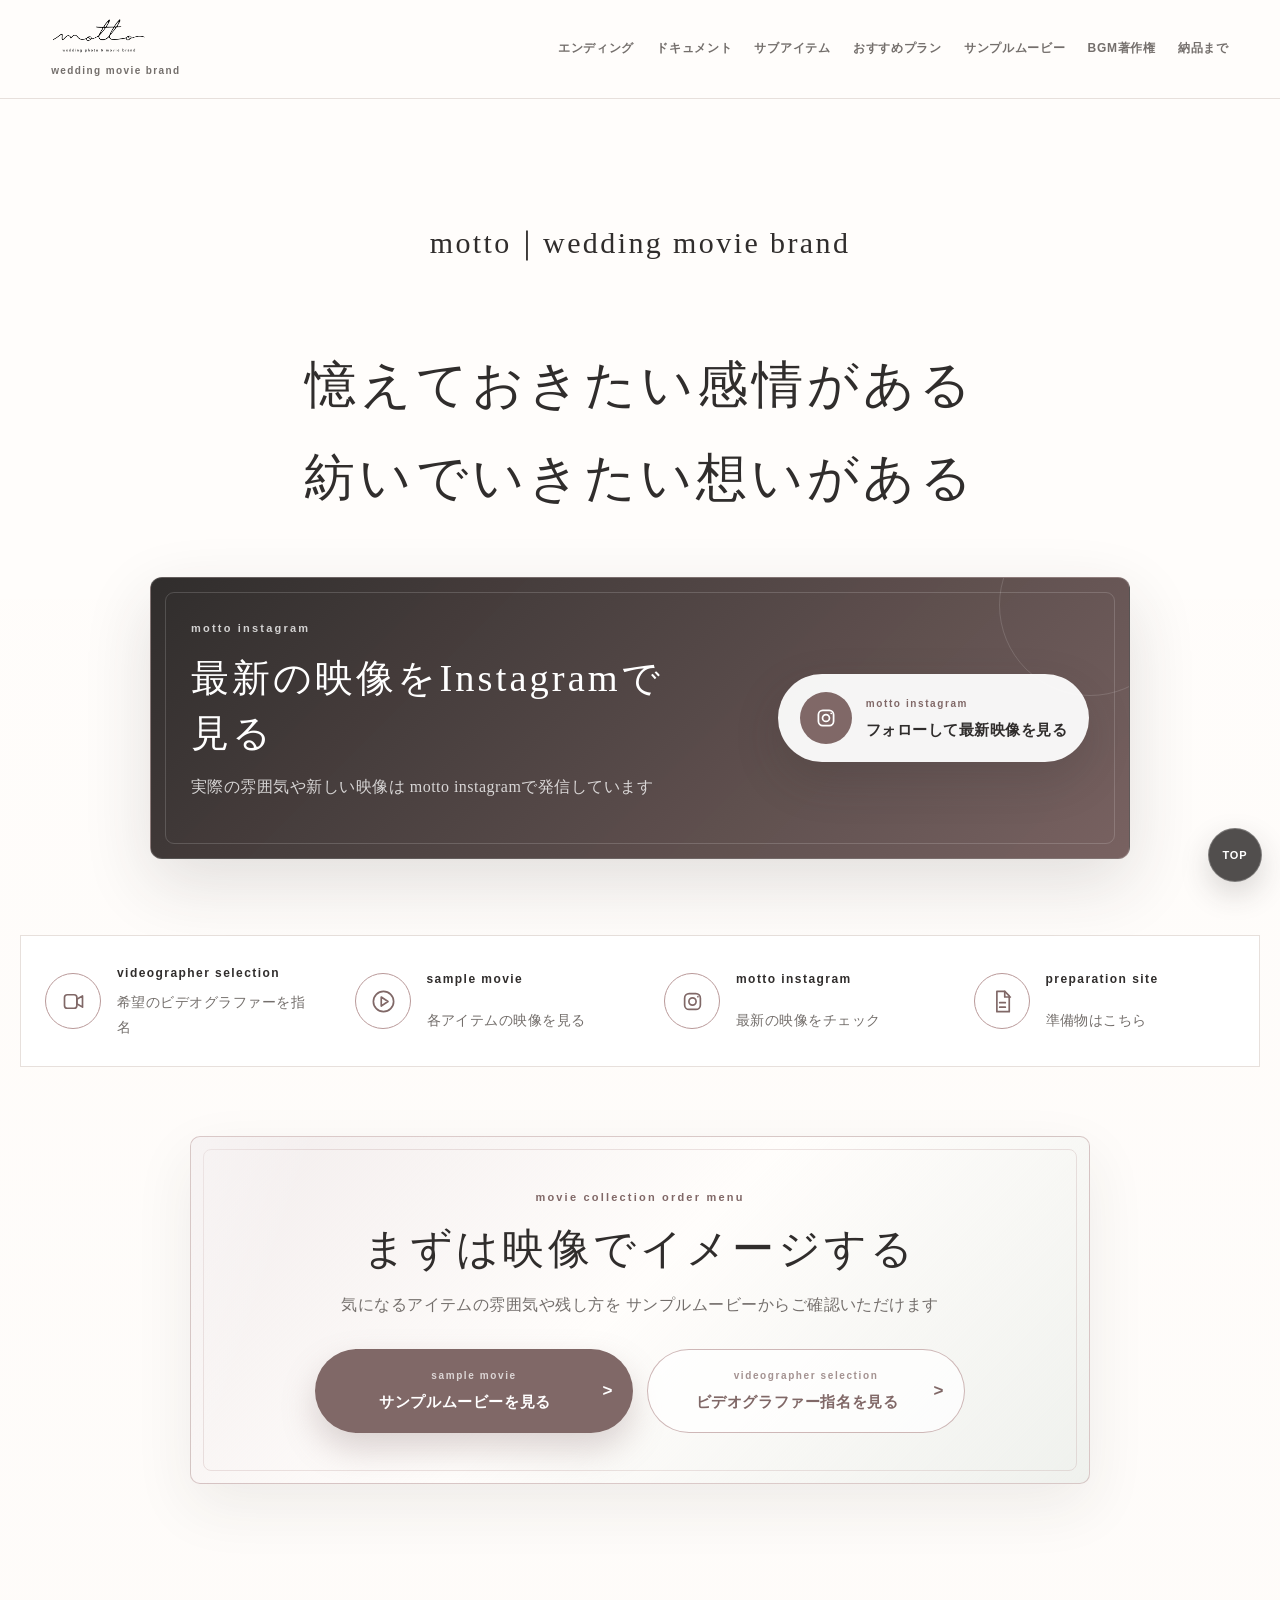
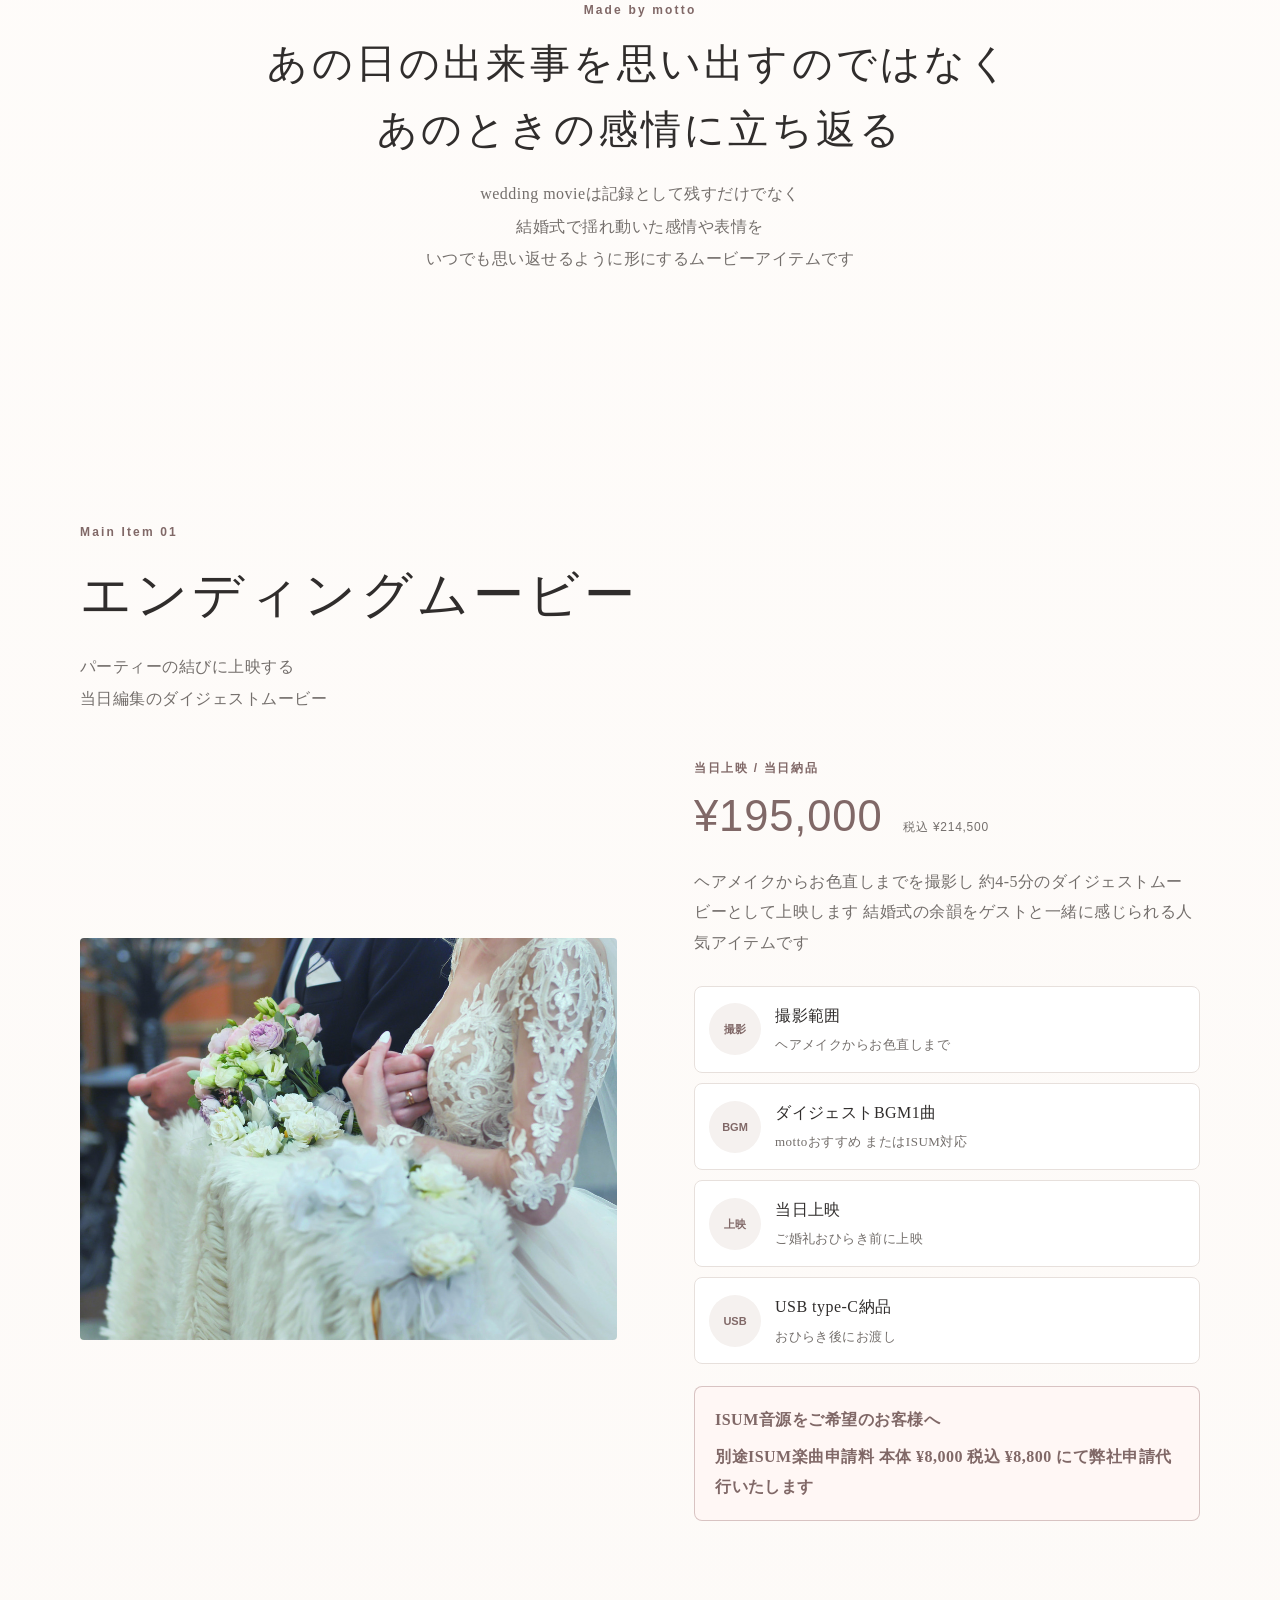
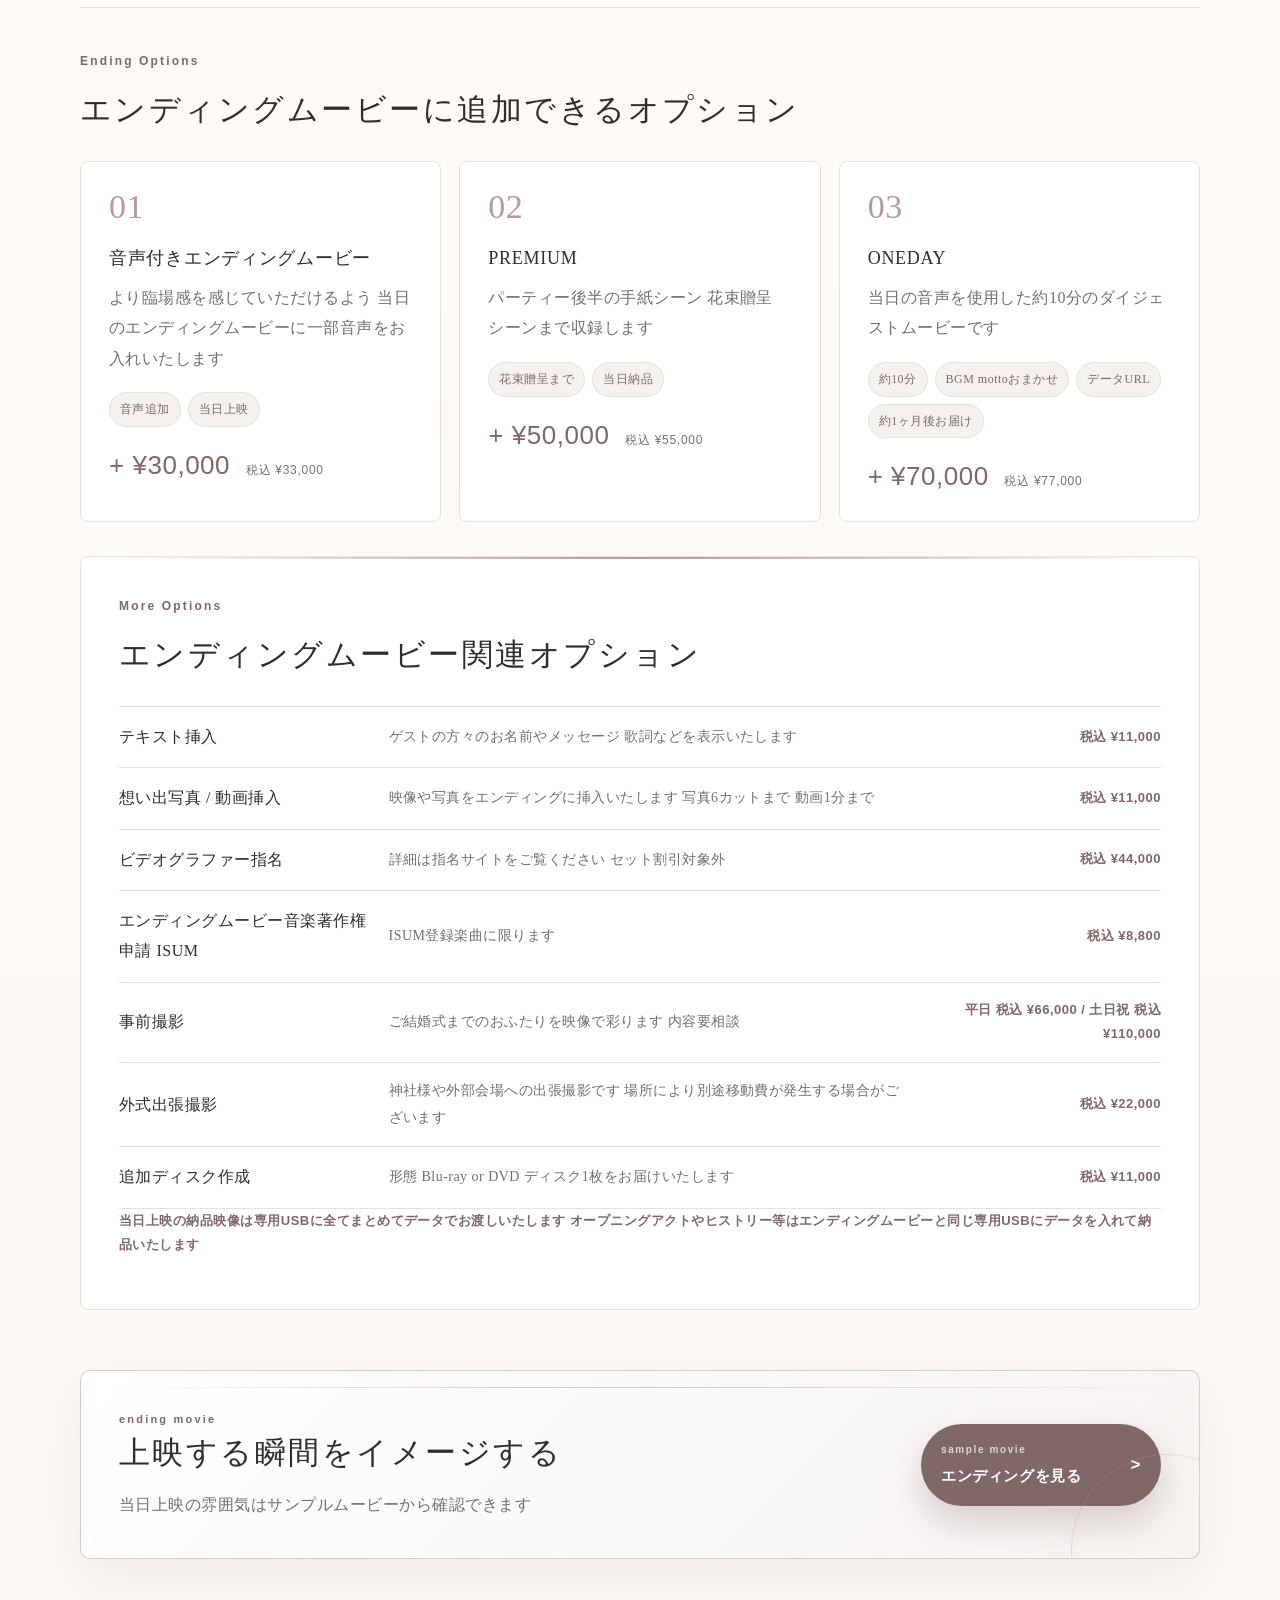
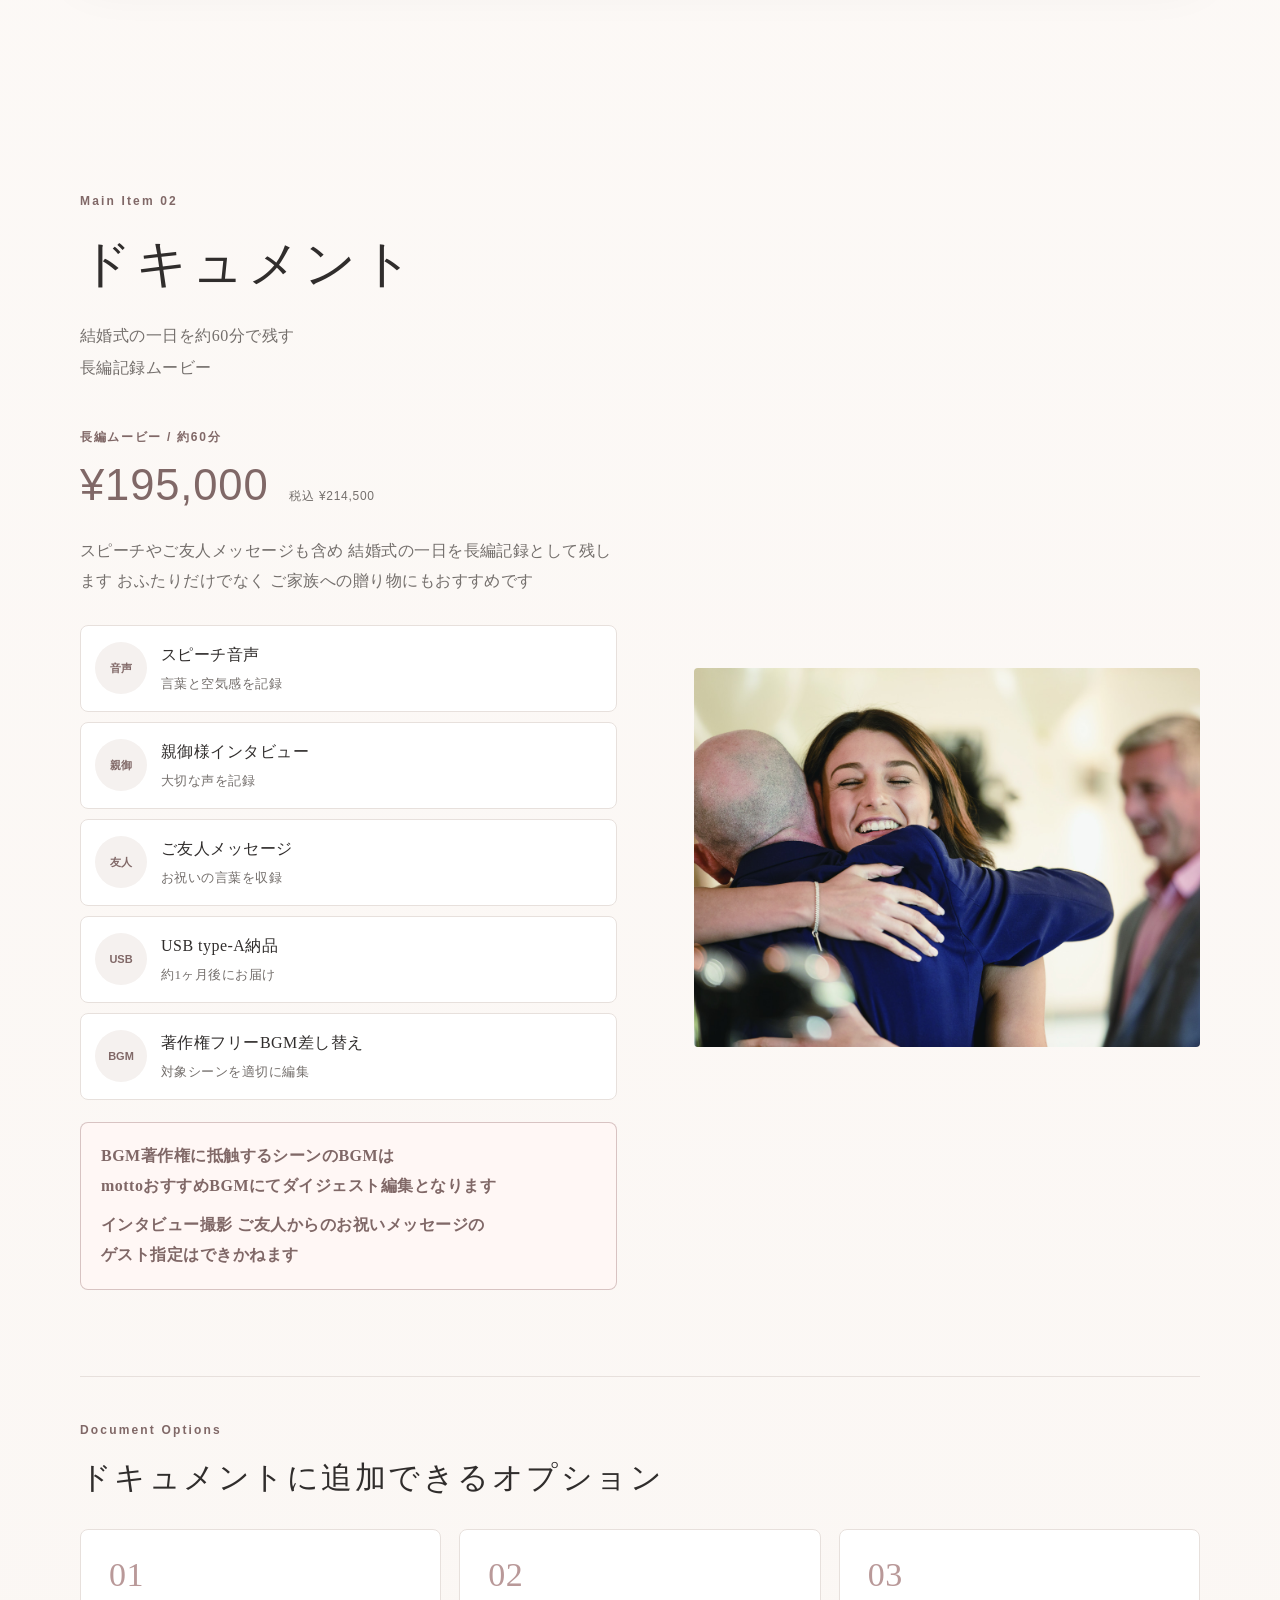
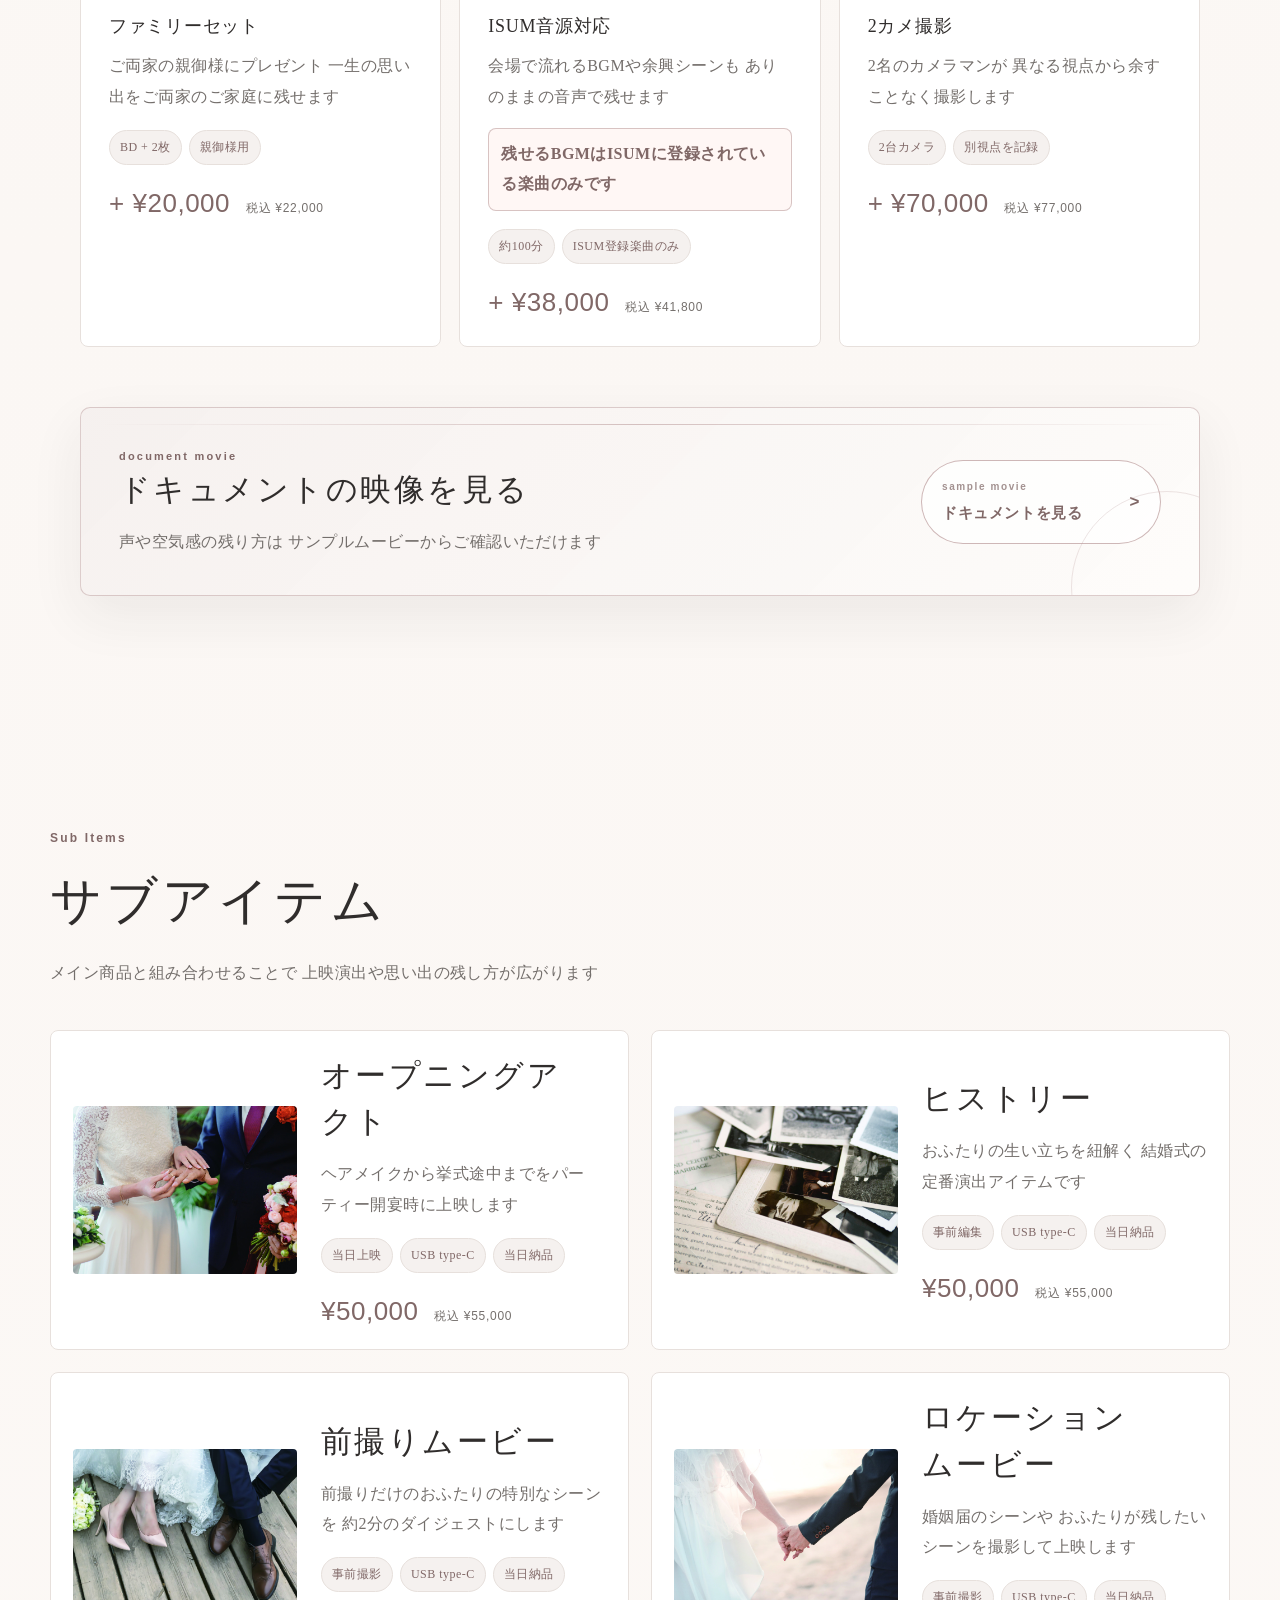
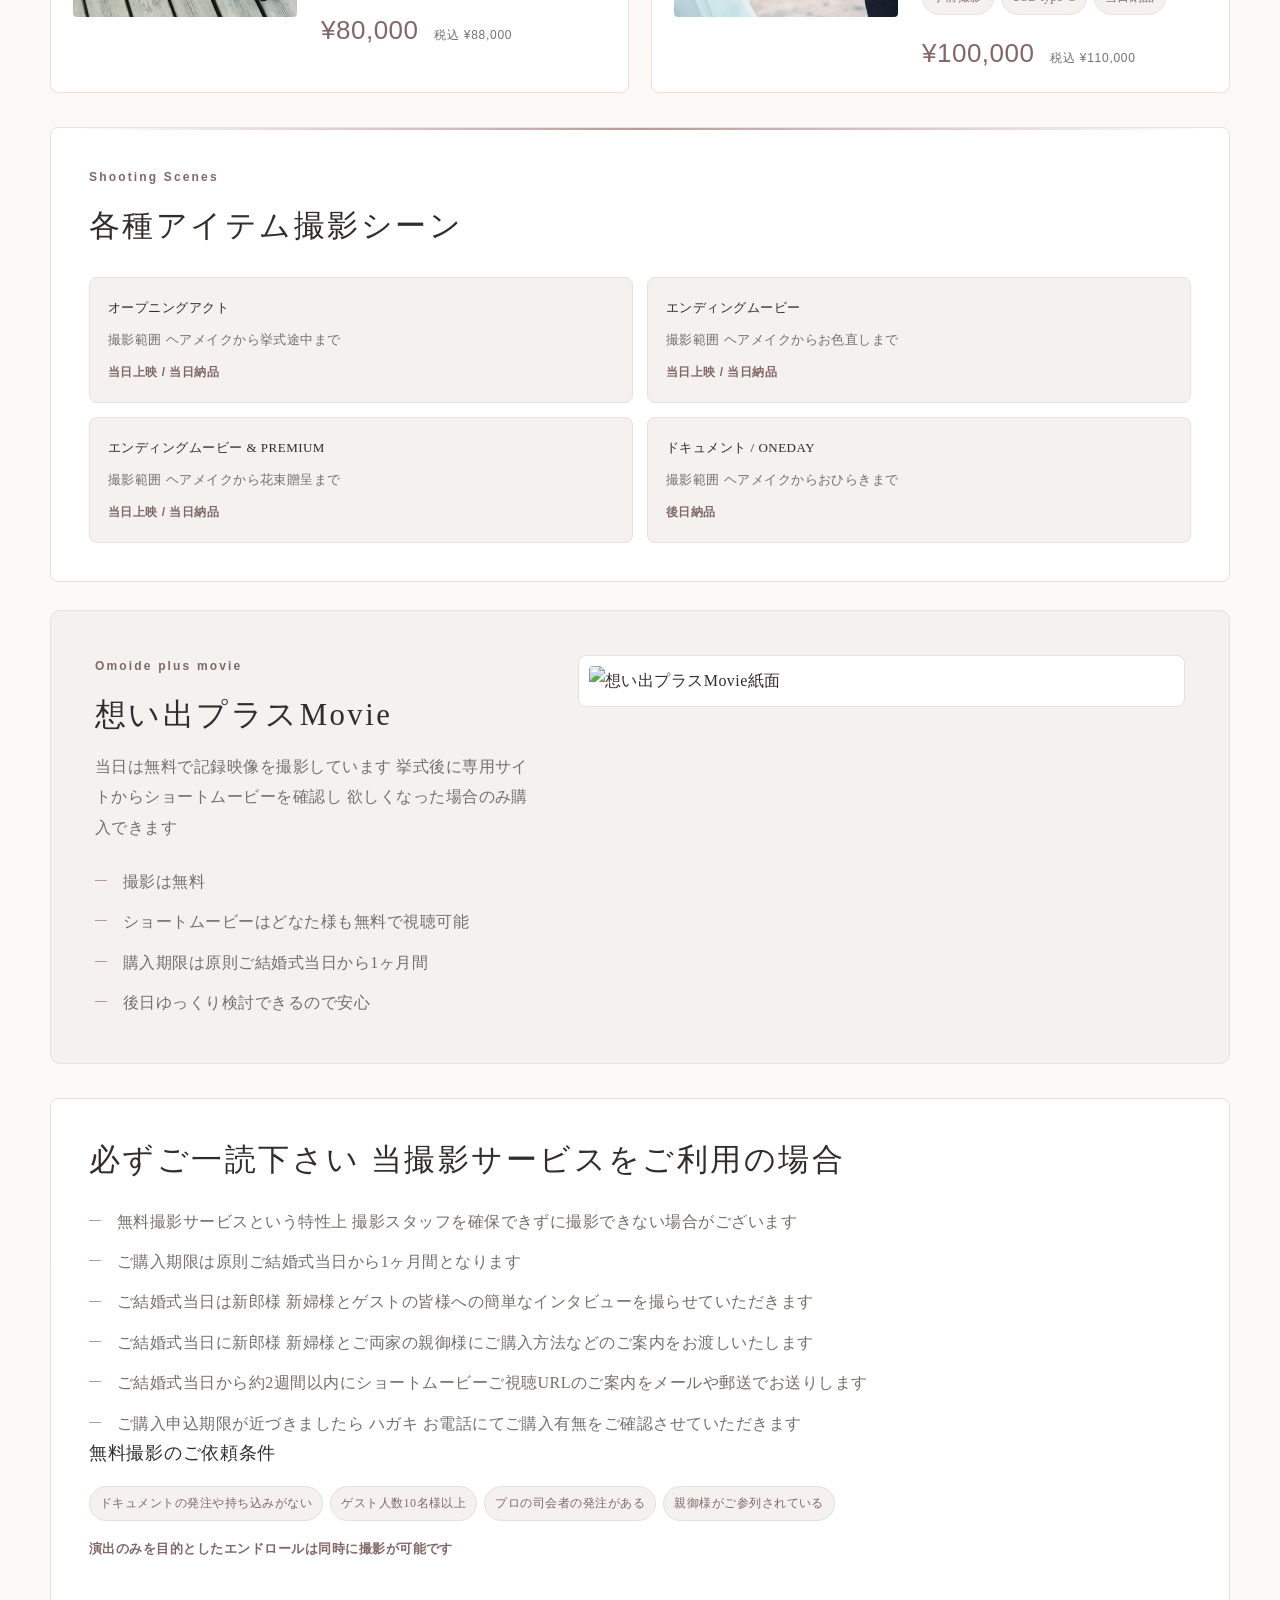
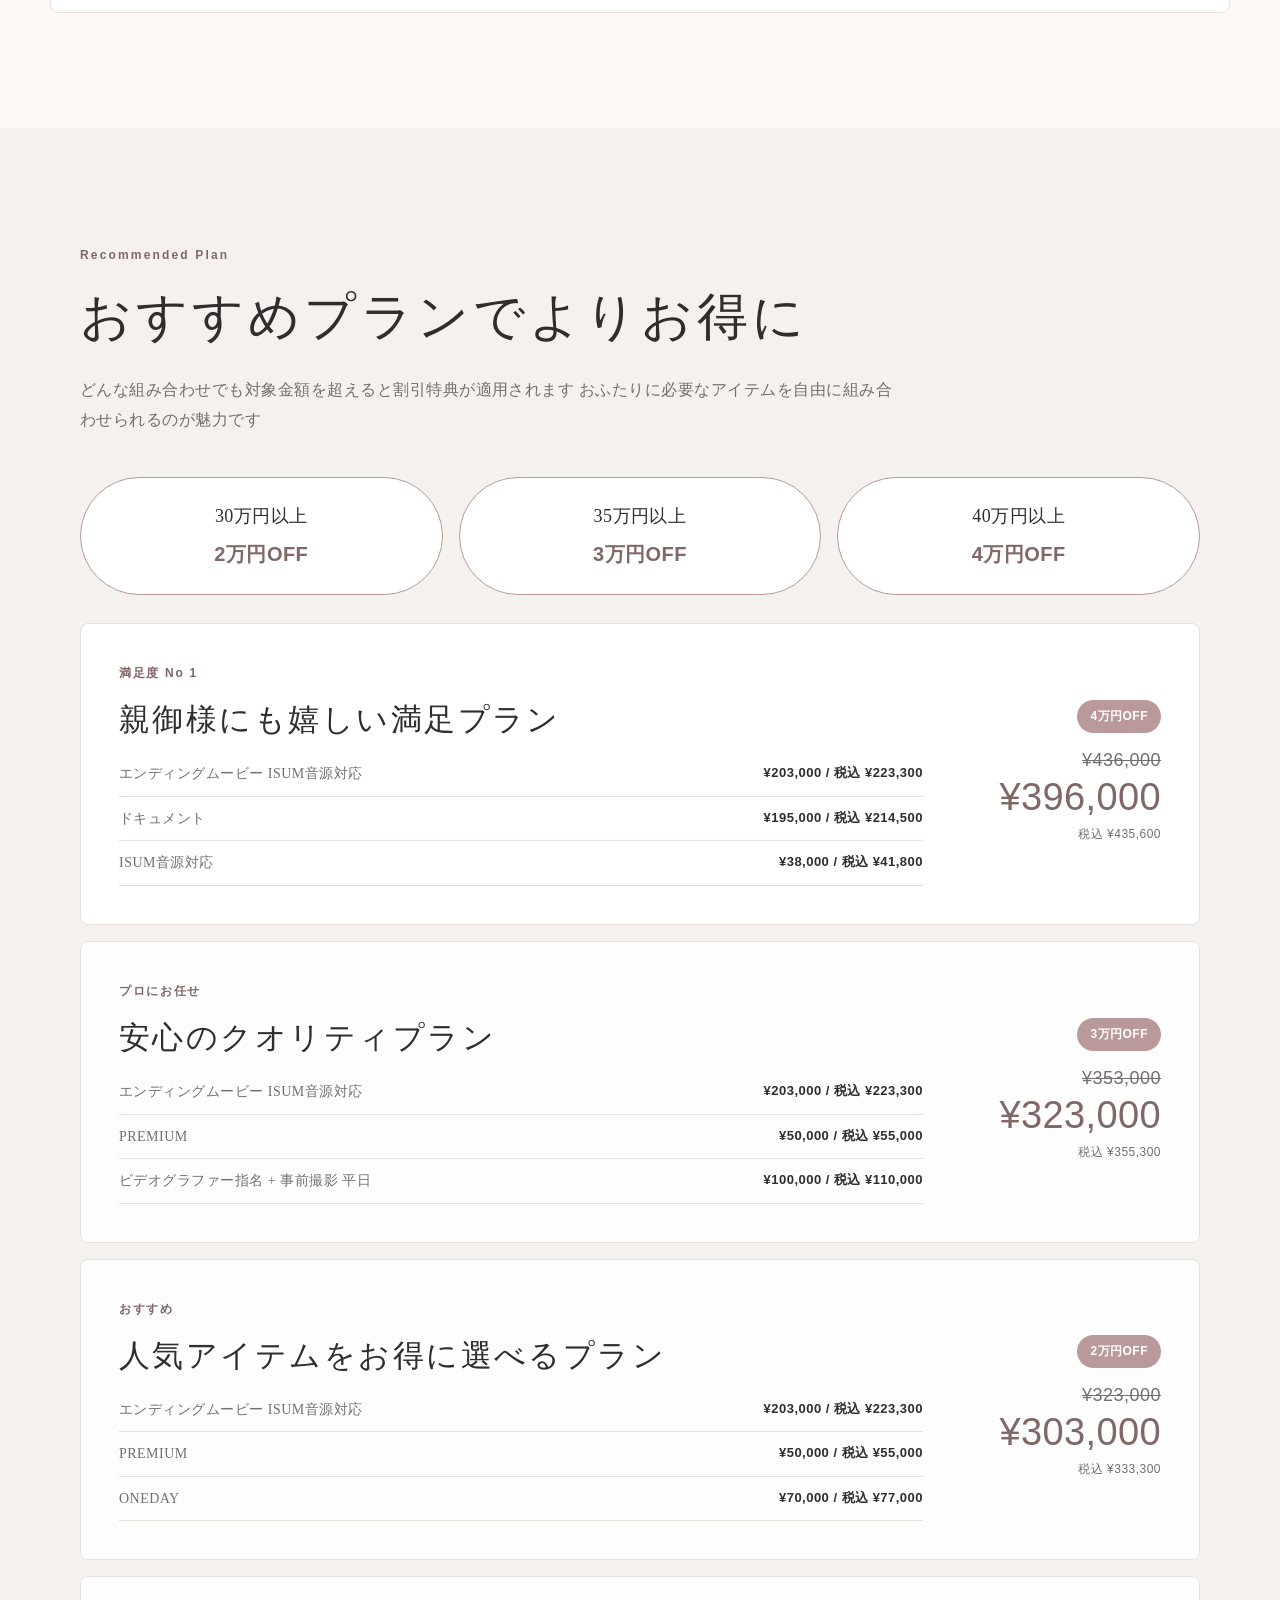
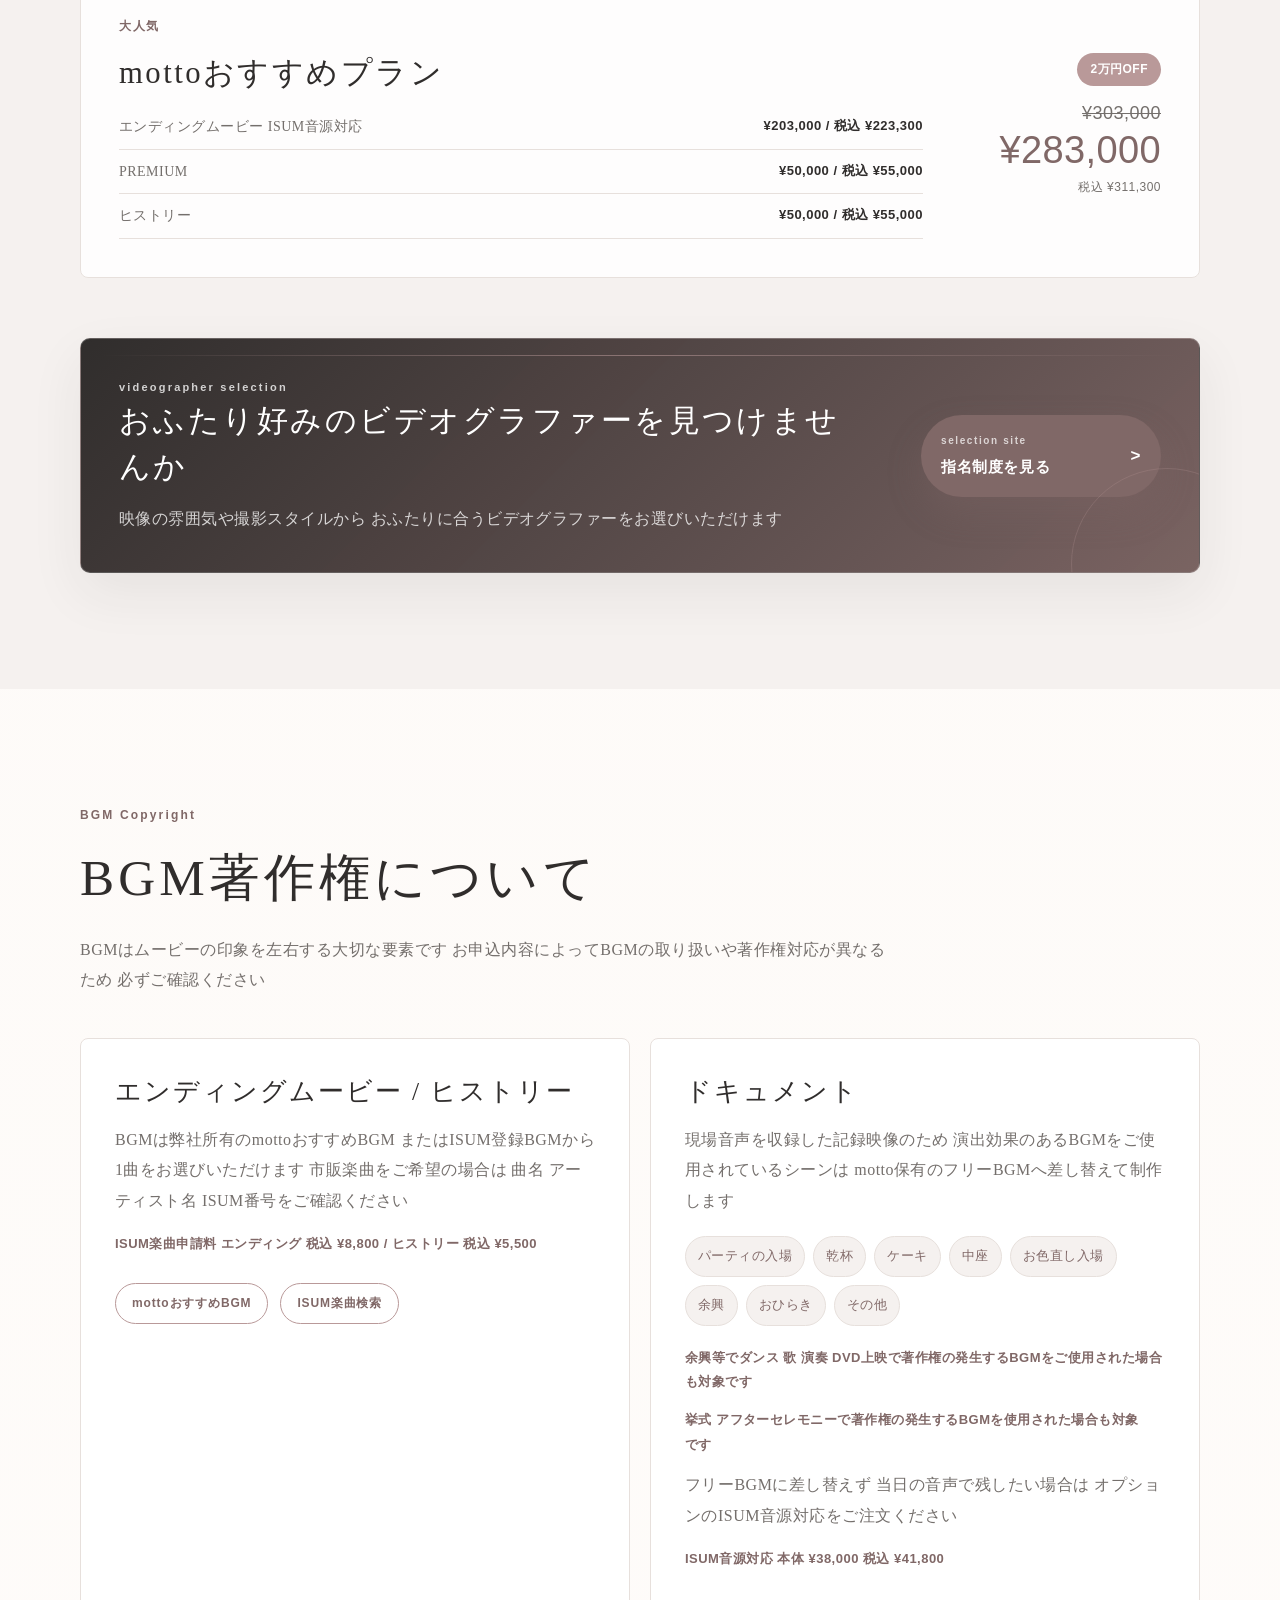
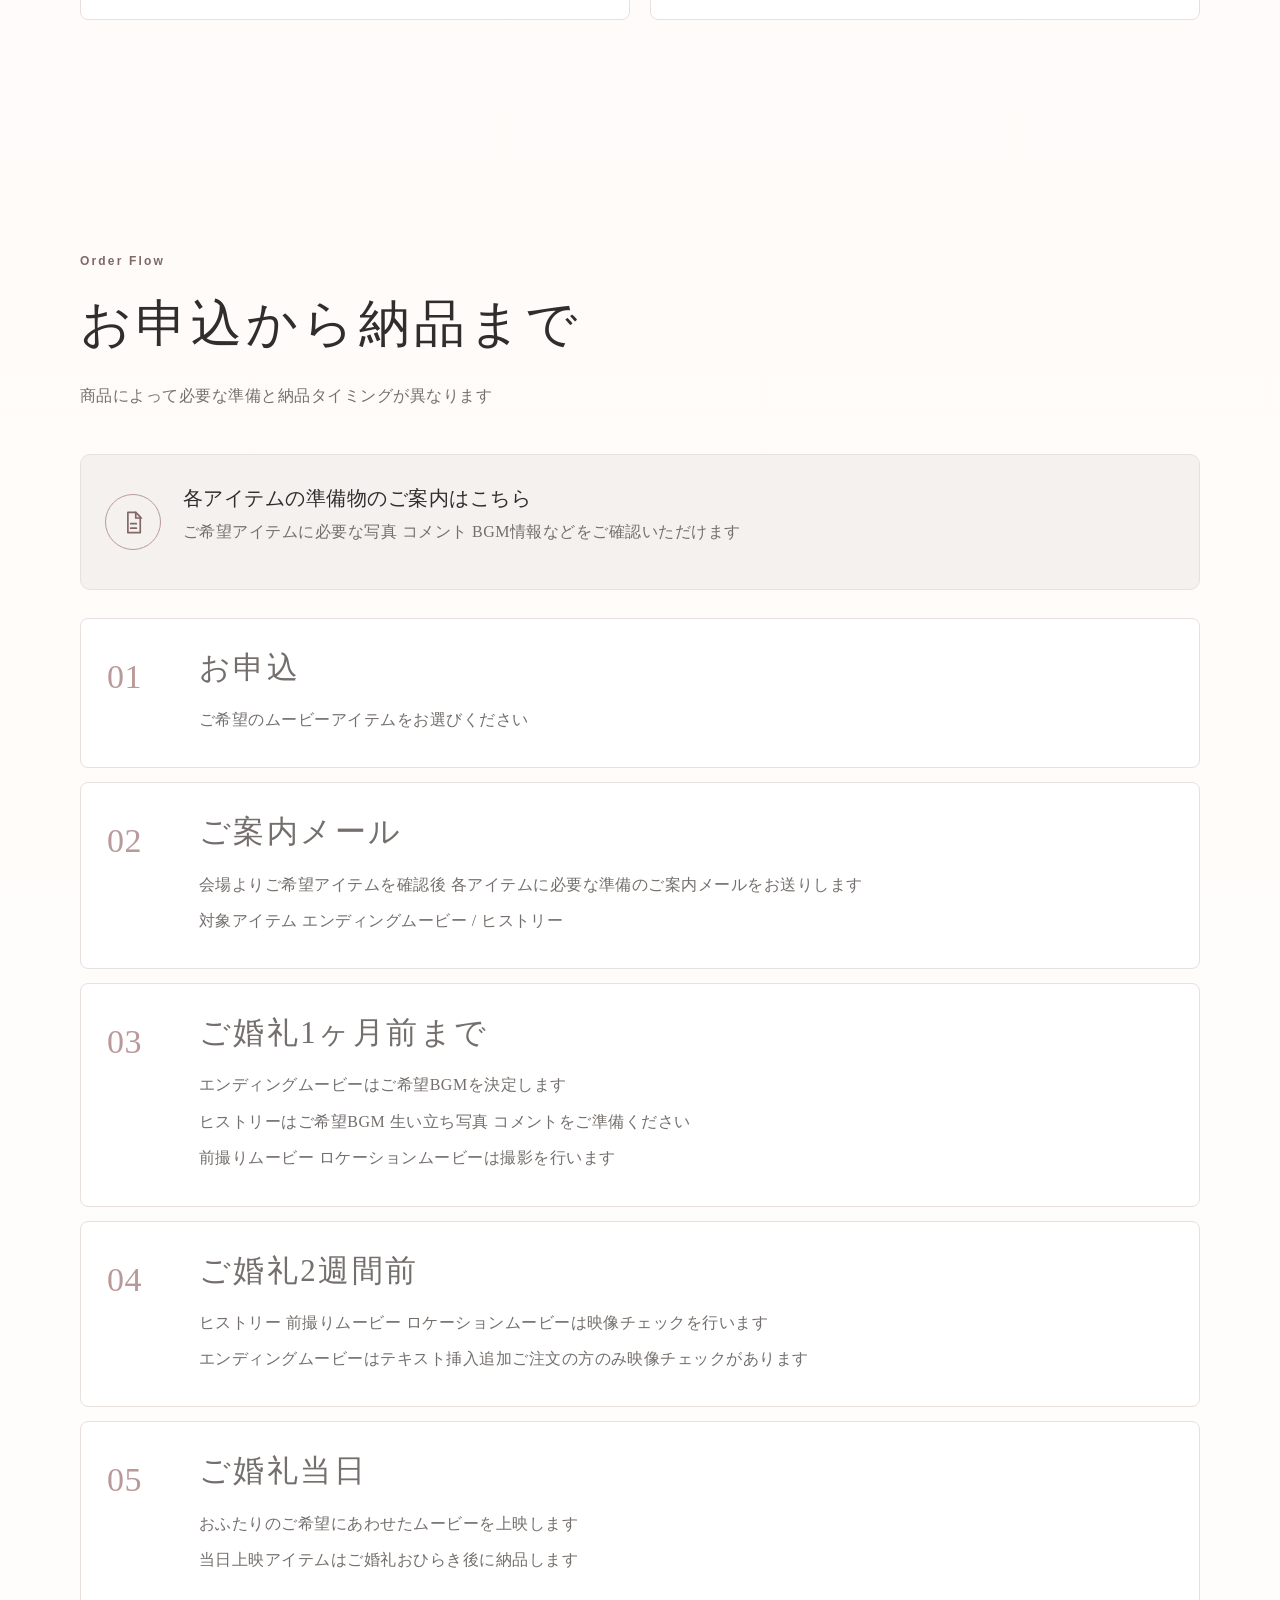
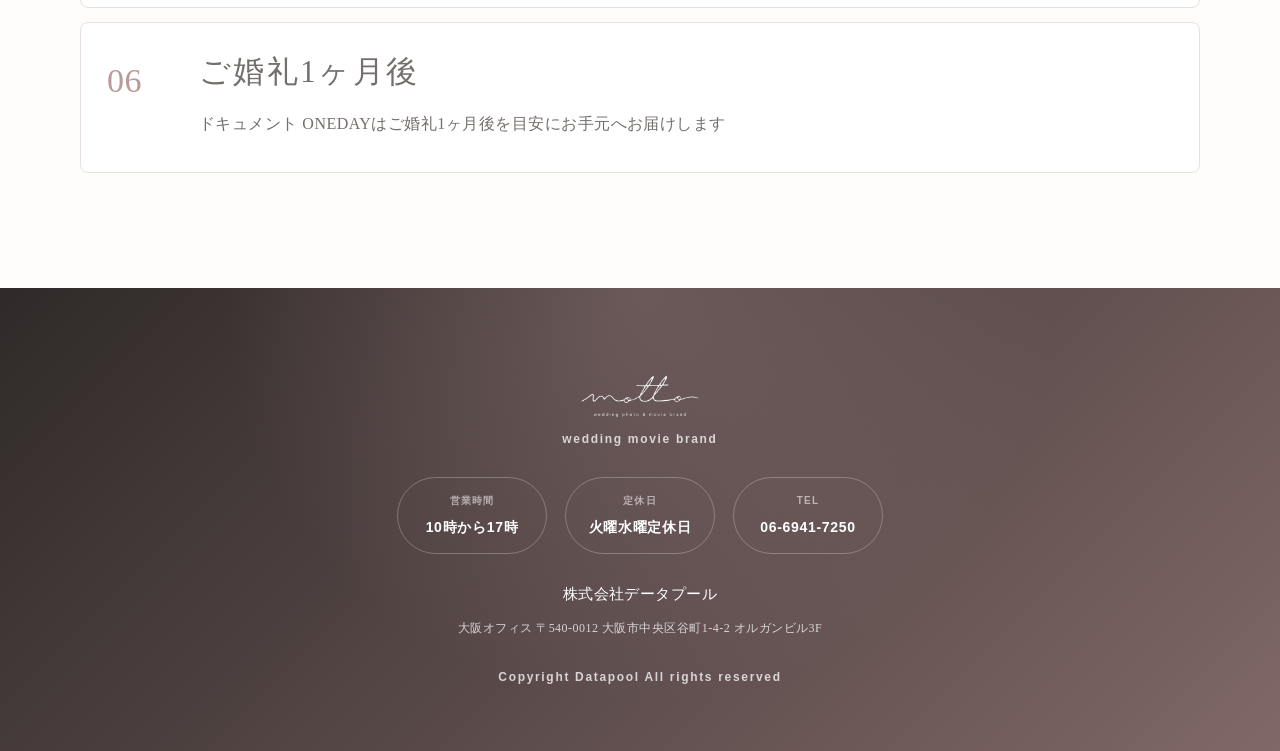
==== commit 8b2f2e27: "Add files via upload" ====
--- a/index.html
+++ b/index.html
@@ -165,7 +165,7 @@
               <span class="option-num">03</span>
               <h4>ONEDAY</h4>
               <p>当日の音声を使用した約10分のダイジェストムービーです</p>
-              <ul class="simple-tags"><li>約10分</li><li>データURL</li><li>約1ヶ月後お届け</li></ul>
+              <ul class="simple-tags"><li>約10分</li><li>BGM mottoおまかせ</li><li>データURL</li><li>約1ヶ月後お届け</li></ul>
               <p class="option-price">+ ¥70,000 <small>税込 ¥77,000</small></p>
             </article>
           </div>
@@ -179,7 +179,7 @@
           <div class="detail-list">
             <div><strong>テキスト挿入</strong><span>ゲストの方々のお名前やメッセージ 歌詞などを表示いたします</span><em>税込 ¥11,000</em></div>
             <div><strong>想い出写真 / 動画挿入</strong><span>映像や写真をエンディングに挿入いたします 写真6カットまで 動画1分まで</span><em>税込 ¥11,000</em></div>
-            <div><strong>Wedding Videographer指名</strong><span>詳細は指名サイトをご覧ください セット割引対象外</span><em>税込 ¥44,000</em></div>
+            <div><strong>ビデオグラファー指名</strong><span>詳細は指名サイトをご覧ください セット割引対象外</span><em>税込 ¥44,000</em></div>
             <div><strong>エンディングムービー音楽著作権申請 ISUM</strong><span>ISUM登録楽曲に限ります</span><em>税込 ¥8,800</em></div>
             <div><strong>事前撮影</strong><span>ご結婚式までのおふたりを映像で彩ります 内容要相談</span><em>平日 税込 ¥66,000 / 土日祝 税込 ¥110,000</em></div>
             <div><strong>外式出張撮影</strong><span>神社様や外部会場への出張撮影です 場所により別途移動費が発生する場合がございます</span><em>税込 ¥22,000</em></div>
@@ -192,7 +192,7 @@
           <div>
             <p class="cta-eyebrow">ending movie</p>
             <h3>上映する瞬間をイメージする</h3>
-            <p>当日上映の雰囲気や編集のテンポは サンプルムービーから確認できます</p>
+            <p>当日上映の雰囲気はサンプルムービーから確認できます</p>
           </div>
           <a class="cta-button primary" data-config-link="sampleMovie" href="https://sites.google.com/datapool.co.jp/sample-site-vm/sample-movie">
             <span>sample movie</span>
@@ -264,6 +264,65 @@
           </div>
         </div>
 
+        <section class="section-cta muted" aria-label="ドキュメントサンプルリンク">
+          <div>
+            <p class="cta-eyebrow">document movie</p>
+            <h3>ドキュメントの映像を見る</h3>
+            <p>声や空気感の残り方は サンプルムービーからご確認いただけます</p>
+          </div>
+          <a class="cta-button secondary" data-config-link="sampleMovie" href="https://sites.google.com/datapool.co.jp/sample-site-vm/sample-movie">
+            <span>sample movie</span>
+            <strong>ドキュメントを見る</strong>
+          </a>
+        </section>
+      </section>
+
+      <section class="product-section sub-section" id="sub-items">
+        <div class="section-label">
+          <p class="section-kicker">Sub Items</p>
+          <h2>サブアイテム</h2>
+          <p>メイン商品と組み合わせることで 上映演出や思い出の残し方が広がります</p>
+        </div>
+
+        <div class="sub-grid">
+          <article class="sub-card">
+            <img data-config-image="opening" src="./assets/opening.jpg" alt="オープニングアクトのイメージ" />
+            <div>
+              <h3>オープニングアクト</h3>
+              <p>ヘアメイクから挙式途中までをパーティー開宴時に上映します</p>
+              <ul class="simple-tags"><li>当日上映</li><li>USB type-C</li><li>当日納品</li></ul>
+              <p class="option-price">¥50,000 <small>税込 ¥55,000</small></p>
+            </div>
+          </article>
+          <article class="sub-card">
+            <img data-config-image="history" src="./assets/location.jpg" alt="ヒストリーのイメージ" />
+            <div>
+              <h3>ヒストリー</h3>
+              <p>おふたりの生い立ちを紐解く 結婚式の定番演出アイテムです</p>
+              <ul class="simple-tags"><li>事前編集</li><li>USB type-C</li><li>当日納品</li></ul>
+              <p class="option-price">¥50,000 <small>税込 ¥55,000</small></p>
+            </div>
+          </article>
+          <article class="sub-card">
+            <img data-config-image="prewedding" src="./assets/prewedding.jpg" alt="前撮りムービーのイメージ" />
+            <div>
+              <h3>前撮りムービー</h3>
+              <p>前撮りだけのおふたりの特別なシーンを 約2分のダイジェストにします</p>
+              <ul class="simple-tags"><li>事前撮影</li><li>USB type-C</li><li>当日納品</li></ul>
+              <p class="option-price">¥80,000 <small>税込 ¥88,000</small></p>
+            </div>
+          </article>
+          <article class="sub-card">
+            <img data-config-image="location" src="./assets/history.jpg" alt="ロケーションムービーのイメージ" />
+            <div>
+              <h3>ロケーションムービー</h3>
+              <p>婚姻届のシーンや おふたりが残したいシーンを撮影して上映します</p>
+              <ul class="simple-tags"><li>事前撮影</li><li>USB type-C</li><li>当日納品</li></ul>
+              <p class="option-price">¥100,000 <small>税込 ¥110,000</small></p>
+            </div>
+          </article>
+        </div>
+
         <div class="scene-panel">
           <div class="option-title">
             <p class="section-kicker">Shooting Scenes</p>
@@ -275,65 +334,6 @@
             <div><strong>エンディングムービー &amp; PREMIUM</strong><small>撮影範囲  ヘアメイクから花束贈呈まで</small><em>当日上映 / 当日納品</em></div>
             <div><strong>ドキュメント / ONEDAY</strong><small>撮影範囲  ヘアメイクからおひらきまで</small><em>後日納品</em></div>
           </div>
-        </div>
-
-        <section class="section-cta muted" aria-label="ドキュメントサンプルリンク">
-          <div>
-            <p class="cta-eyebrow">document movie</p>
-            <h3>ドキュメントの映像を見る</h3>
-            <p>声や空気感の残り方は サンプルムービーからご確認いただけます</p>
-          </div>
-          <a class="cta-button secondary" data-config-link="sampleMovie" href="https://sites.google.com/datapool.co.jp/sample-site-vm/sample-movie">
-            <span>sample movie</span>
-            <strong>ドキュメントを見る</strong>
-          </a>
-        </section>
-      </section>
-
-      <section class="product-section sub-section" id="sub-items">
-        <div class="section-label">
-          <p class="section-kicker">Sub Items</p>
-          <h2>サブアイテム</h2>
-          <p>メイン商品と組み合わせることで 上映演出や思い出の残し方が広がります</p>
-        </div>
-
-        <div class="sub-grid">
-          <article class="sub-card">
-            <img data-config-image="opening" src="./assets/opening.jpg" alt="オープニングアクトのイメージ" />
-            <div>
-              <h3>オープニングアクト</h3>
-              <p>ヘアメイクから挙式途中までをパーティー開宴時に上映します</p>
-              <ul class="simple-tags"><li>当日上映</li><li>USB type-C</li><li>当日納品</li></ul>
-              <p class="option-price">¥50,000 <small>税込 ¥55,000</small></p>
-            </div>
-          </article>
-          <article class="sub-card">
-            <img data-config-image="history" src="./assets/location.jpg" alt="ヒストリーのイメージ" />
-            <div>
-              <h3>ヒストリー</h3>
-              <p>おふたりの生い立ちを紐解く 結婚式の定番演出アイテムです</p>
-              <ul class="simple-tags"><li>事前編集</li><li>USB type-C</li><li>当日納品</li></ul>
-              <p class="option-price">¥50,000 <small>税込 ¥55,000</small></p>
-            </div>
-          </article>
-          <article class="sub-card">
-            <img data-config-image="prewedding" src="./assets/prewedding.jpg" alt="前撮りムービーのイメージ" />
-            <div>
-              <h3>前撮りムービー</h3>
-              <p>前撮りだけのおふたりの特別なシーンを 約2分のダイジェストにします</p>
-              <ul class="simple-tags"><li>事前撮影</li><li>USB type-C</li><li>当日納品</li></ul>
-              <p class="option-price">¥80,000 <small>税込 ¥88,000</small></p>
-            </div>
-          </article>
-          <article class="sub-card">
-            <img data-config-image="location" src="./assets/history.jpg" alt="ロケーションムービーのイメージ" />
-            <div>
-              <h3>ロケーションムービー</h3>
-              <p>婚姻届のシーンや おふたりが残したいシーンを撮影して上映します</p>
-              <ul class="simple-tags"><li>事前撮影</li><li>USB type-C</li><li>当日納品</li></ul>
-              <p class="option-price">¥100,000 <small>税込 ¥110,000</small></p>
-            </div>
-          </article>
         </div>
 
         <article class="memory-section" id="omoide-plus">
@@ -399,15 +399,15 @@
               <p class="product-subtitle">満足度 No 1</p>
               <h3>親御様にも嬉しい満足プラン</h3>
               <ul class="plan-items">
-                <li><span>エンディングムービー ISUM音源対応</span><strong>本体 ¥203,000 / 税込 ¥223,300</strong></li>
-                <li><span>ドキュメント</span><strong>本体 ¥195,000 / 税込 ¥214,500</strong></li>
-                <li><span>ISUM音源対応</span><strong>本体 ¥38,000 / 税込 ¥41,800</strong></li>
+                <li><span>エンディングムービー ISUM音源対応</span><strong>¥203,000 / 税込 ¥223,300</strong></li>
+                <li><span>ドキュメント</span><strong>¥195,000 / 税込 ¥214,500</strong></li>
+                <li><span>ISUM音源対応</span><strong>¥38,000 / 税込 ¥41,800</strong></li>
               </ul>
             </div>
             <div class="plan-price">
               <span>4万円OFF</span>
-              <del>本体 ¥436,000</del>
-              <strong>本体 ¥396,000</strong>
+              <del>¥436,000</del>
+              <strong>¥396,000</strong>
               <small>税込 ¥435,600</small>
             </div>
           </article>
@@ -417,15 +417,15 @@
               <p class="product-subtitle">プロにお任せ</p>
               <h3>安心のクオリティプラン</h3>
               <ul class="plan-items">
-                <li><span>エンディングムービー ISUM音源対応</span><strong>本体 ¥203,000 / 税込 ¥223,300</strong></li>
-                <li><span>PREMIUM</span><strong>本体 ¥50,000 / 税込 ¥55,000</strong></li>
-                <li><span>ビデオグラファー指名 + 事前撮影 平日</span><strong>本体 ¥100,000 / 税込 ¥110,000</strong></li>
+                <li><span>エンディングムービー ISUM音源対応</span><strong>¥203,000 / 税込 ¥223,300</strong></li>
+                <li><span>PREMIUM</span><strong>¥50,000 / 税込 ¥55,000</strong></li>
+                <li><span>ビデオグラファー指名 + 事前撮影 平日</span><strong>¥100,000 / 税込 ¥110,000</strong></li>
               </ul>
             </div>
             <div class="plan-price">
               <span>3万円OFF</span>
-              <del>本体 ¥353,000</del>
-              <strong>本体 ¥323,000</strong>
+              <del>¥353,000</del>
+              <strong>¥323,000</strong>
               <small>税込 ¥355,300</small>
             </div>
           </article>
@@ -435,15 +435,15 @@
               <p class="product-subtitle">おすすめ</p>
               <h3>人気アイテムをお得に選べるプラン</h3>
               <ul class="plan-items">
-                <li><span>エンディングムービー ISUM音源対応</span><strong>本体 ¥203,000 / 税込 ¥223,300</strong></li>
-                <li><span>PREMIUM</span><strong>本体 ¥50,000 / 税込 ¥55,000</strong></li>
-                <li><span>ONEDAY</span><strong>本体 ¥70,000 / 税込 ¥77,000</strong></li>
+                <li><span>エンディングムービー ISUM音源対応</span><strong>¥203,000 / 税込 ¥223,300</strong></li>
+                <li><span>PREMIUM</span><strong>¥50,000 / 税込 ¥55,000</strong></li>
+                <li><span>ONEDAY</span><strong>¥70,000 / 税込 ¥77,000</strong></li>
               </ul>
             </div>
             <div class="plan-price">
               <span>2万円OFF</span>
-              <del>本体 ¥323,000</del>
-              <strong>本体 ¥303,000</strong>
+              <del>¥323,000</del>
+              <strong>¥303,000</strong>
               <small>税込 ¥333,300</small>
             </div>
           </article>
@@ -453,15 +453,15 @@
               <p class="product-subtitle">大人気</p>
               <h3>mottoおすすめプラン</h3>
               <ul class="plan-items">
-                <li><span>エンディングムービー ISUM音源対応</span><strong>本体 ¥203,000 / 税込 ¥223,300</strong></li>
-                <li><span>PREMIUM</span><strong>本体 ¥50,000 / 税込 ¥55,000</strong></li>
-                <li><span>ヒストリー</span><strong>本体 ¥50,000 / 税込 ¥55,000</strong></li>
+                <li><span>エンディングムービー ISUM音源対応</span><strong>¥203,000 / 税込 ¥223,300</strong></li>
+                <li><span>PREMIUM</span><strong>¥50,000 / 税込 ¥55,000</strong></li>
+                <li><span>ヒストリー</span><strong>¥50,000 / 税込 ¥55,000</strong></li>
               </ul>
             </div>
             <div class="plan-price">
               <span>2万円OFF</span>
-              <del>本体 ¥303,000</del>
-              <strong>本体 ¥283,000</strong>
+              <del>¥303,000</del>
+              <strong>¥283,000</strong>
               <small>税込 ¥311,300</small>
             </div>
           </article>
@@ -559,6 +559,7 @@
             <div>
               <h3>ご案内メール</h3>
               <p>会場よりご希望アイテムを確認後 各アイテムに必要な準備のご案内メールをお送りします</p>
+              <p>対象アイテム  エンディングムービー / ヒストリー</p>
             </div>
           </li>
           <li>
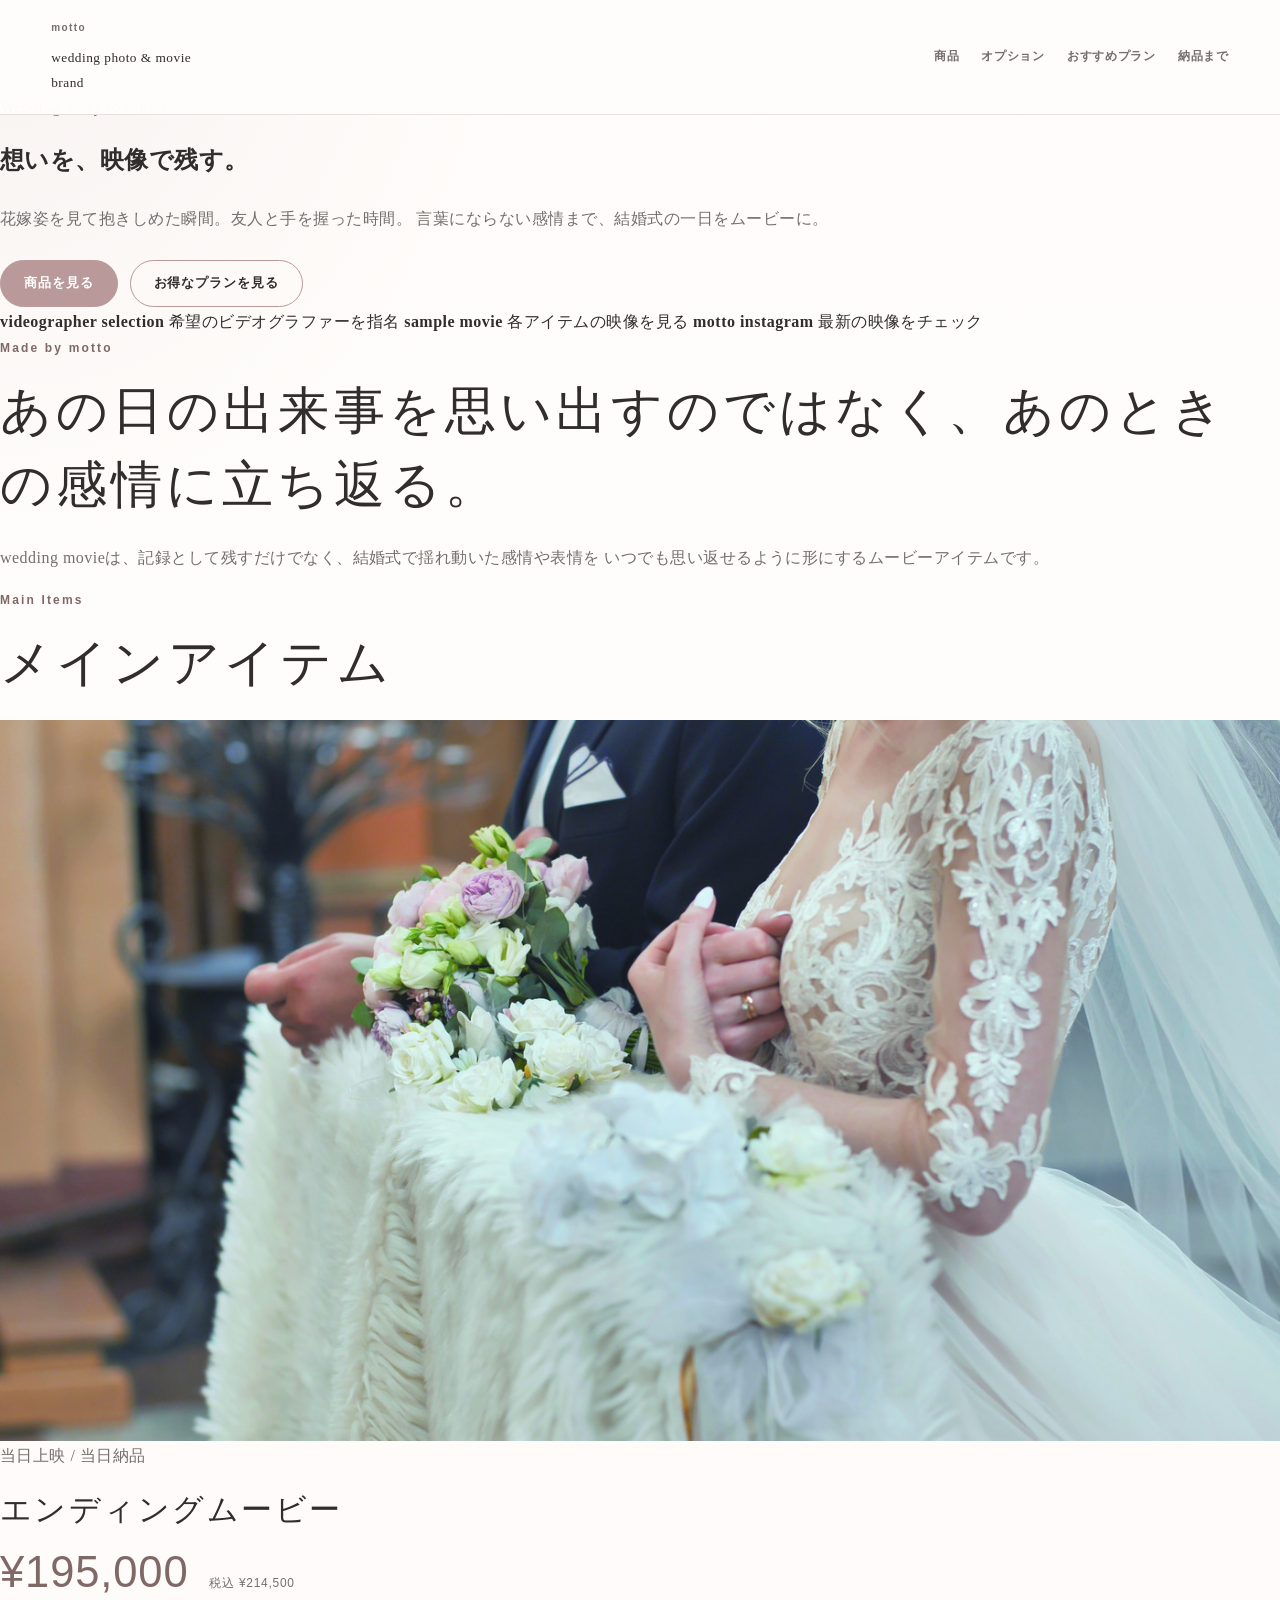
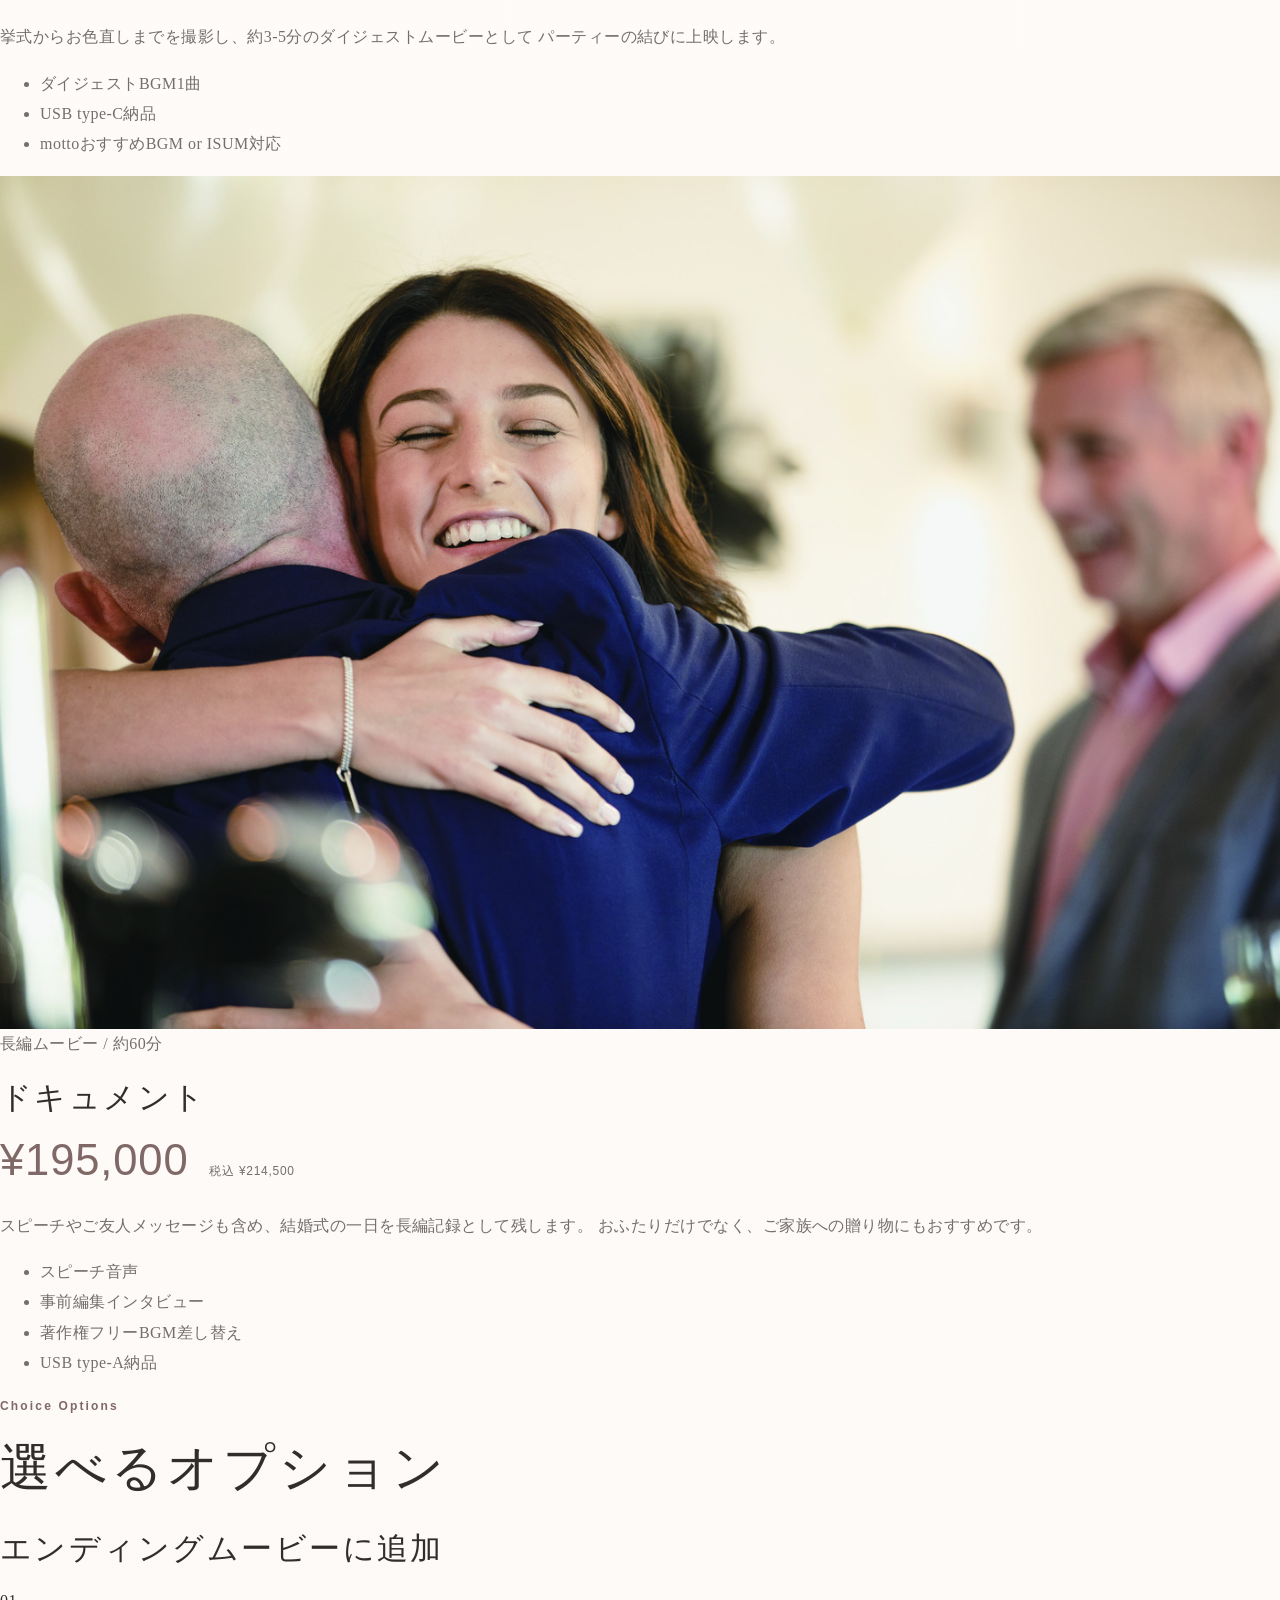
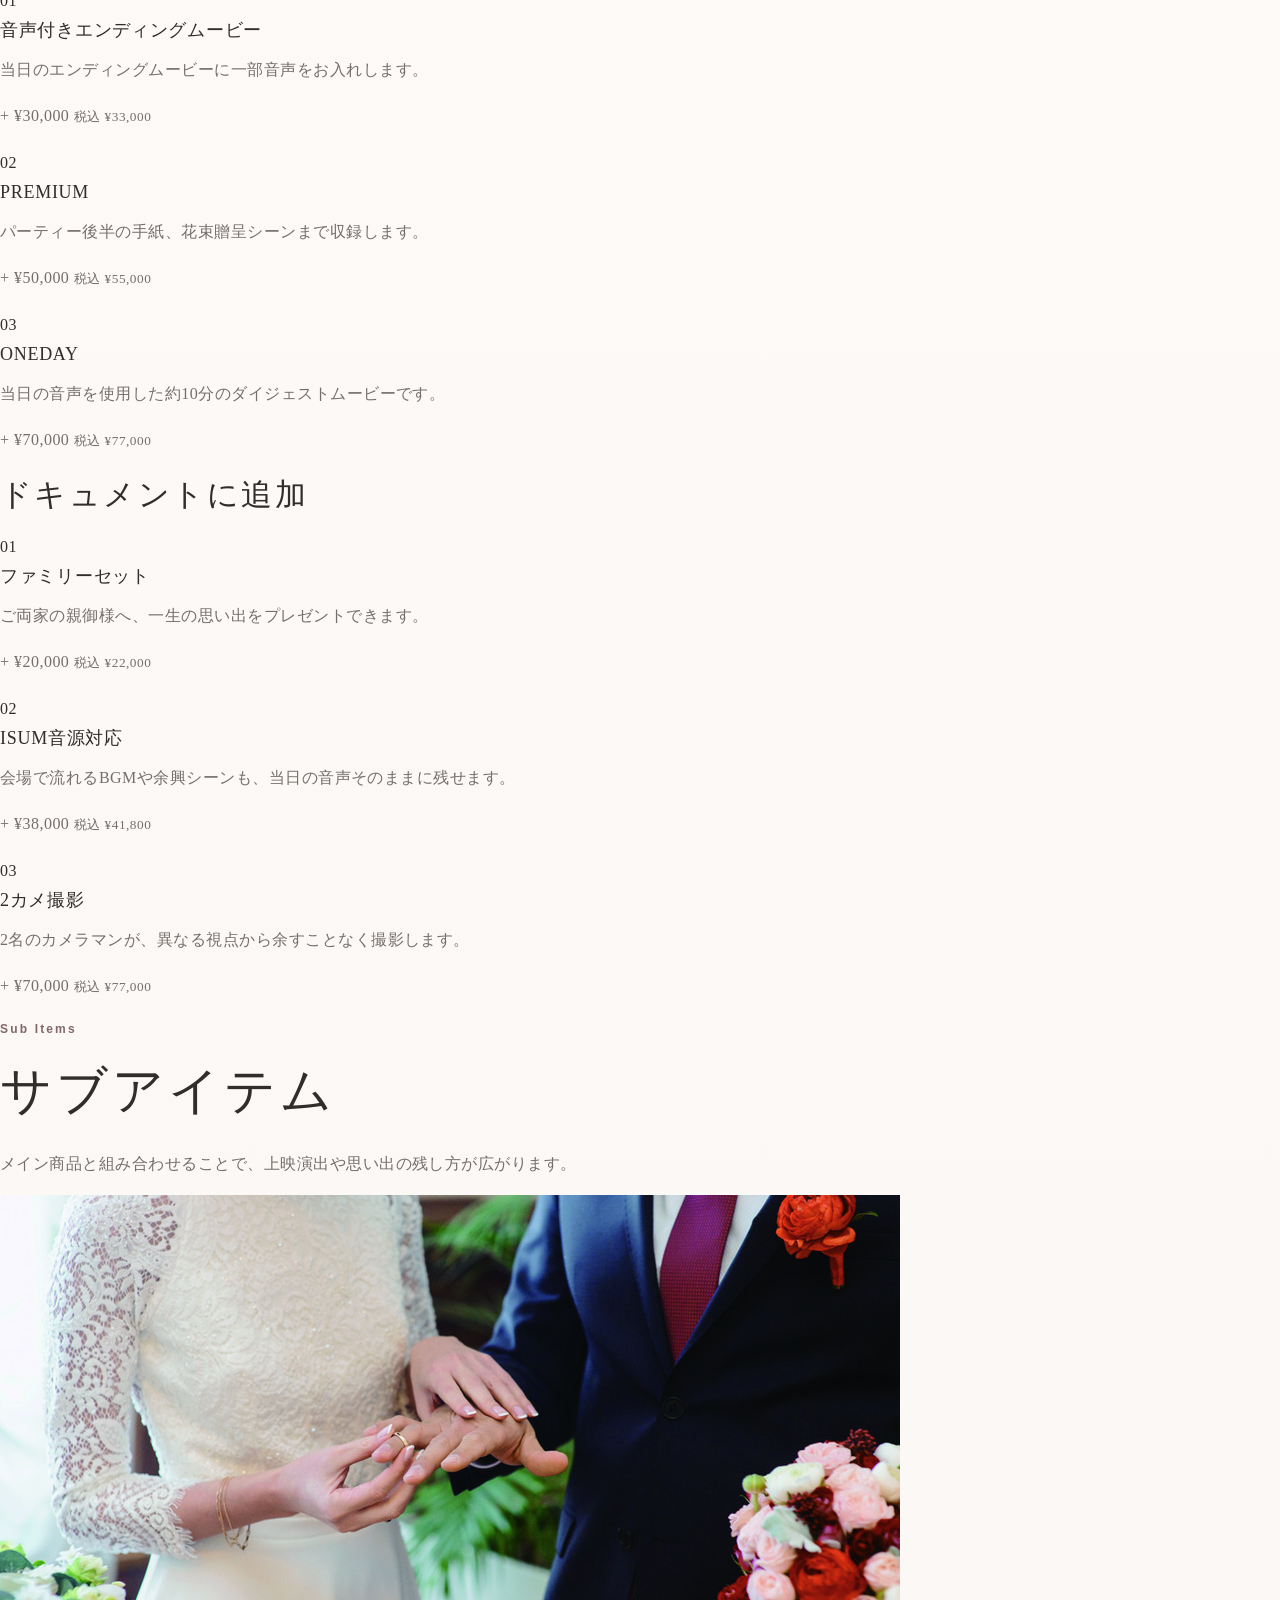
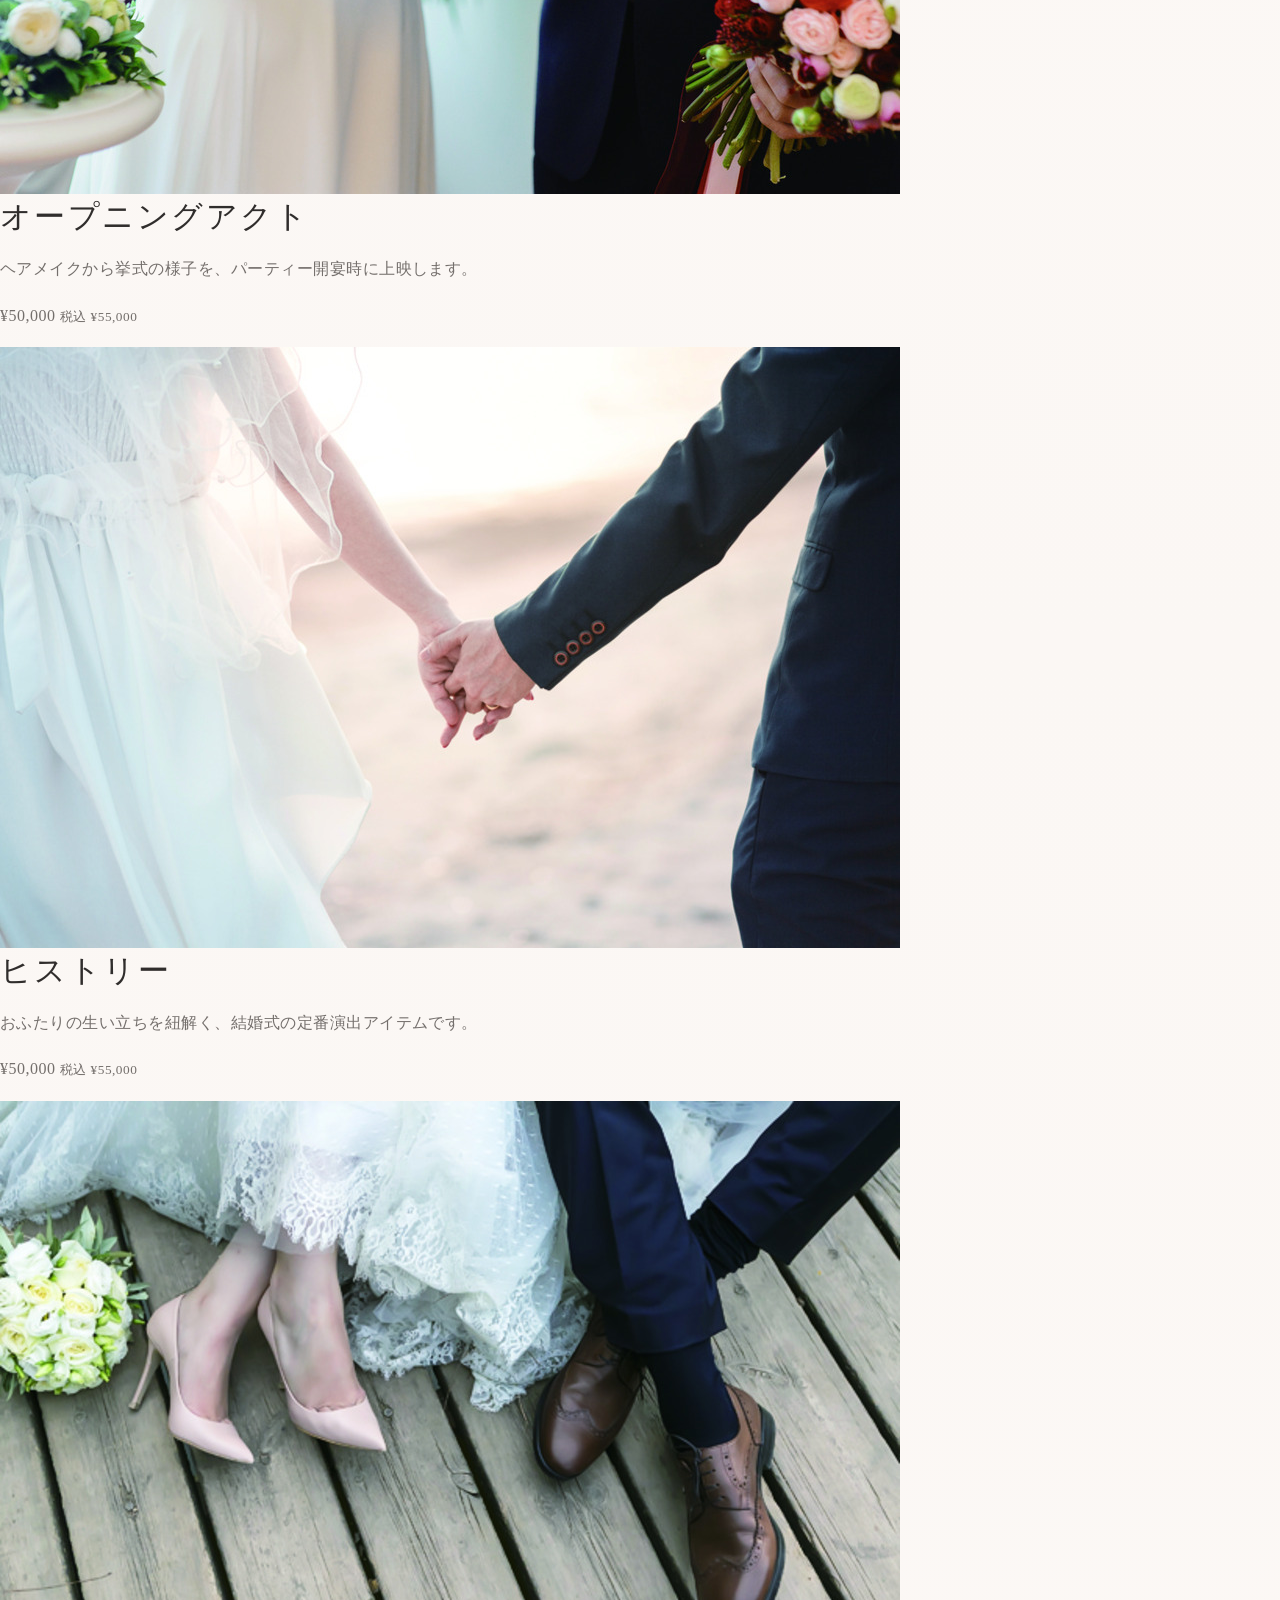
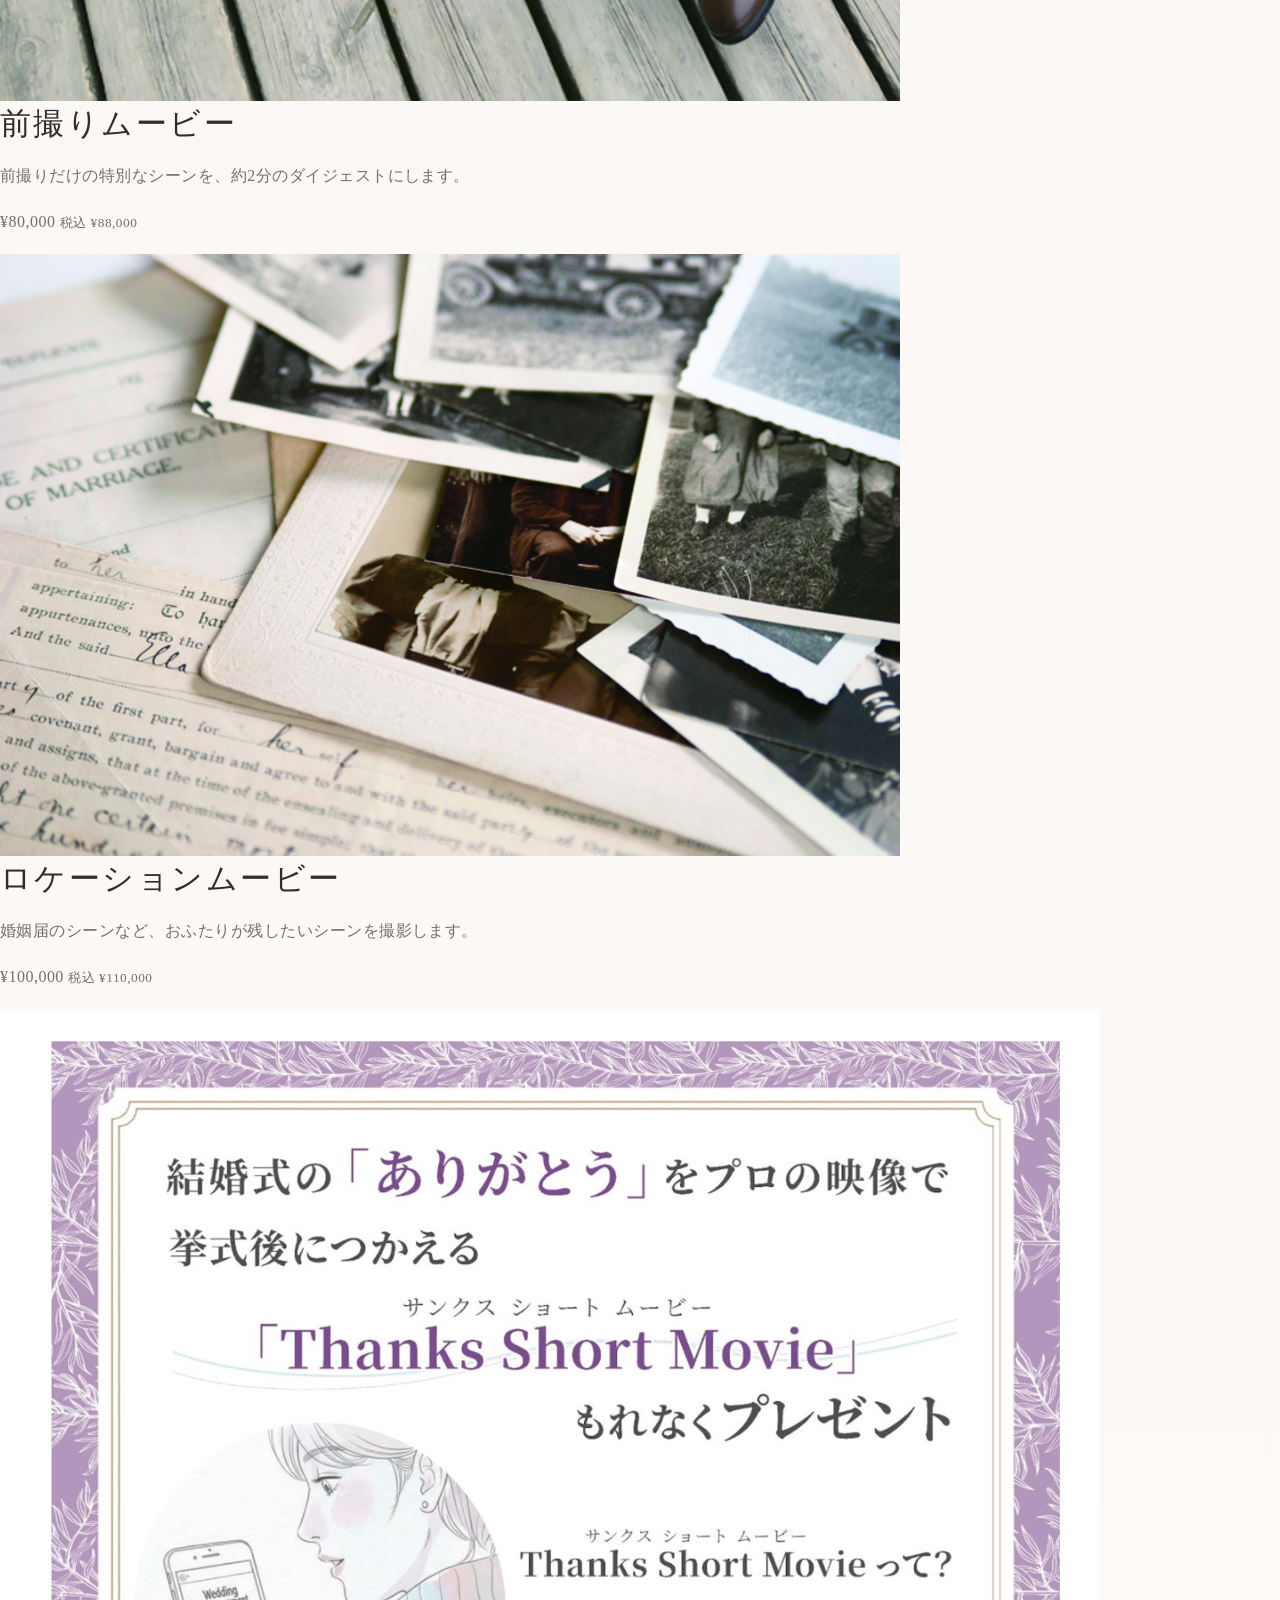
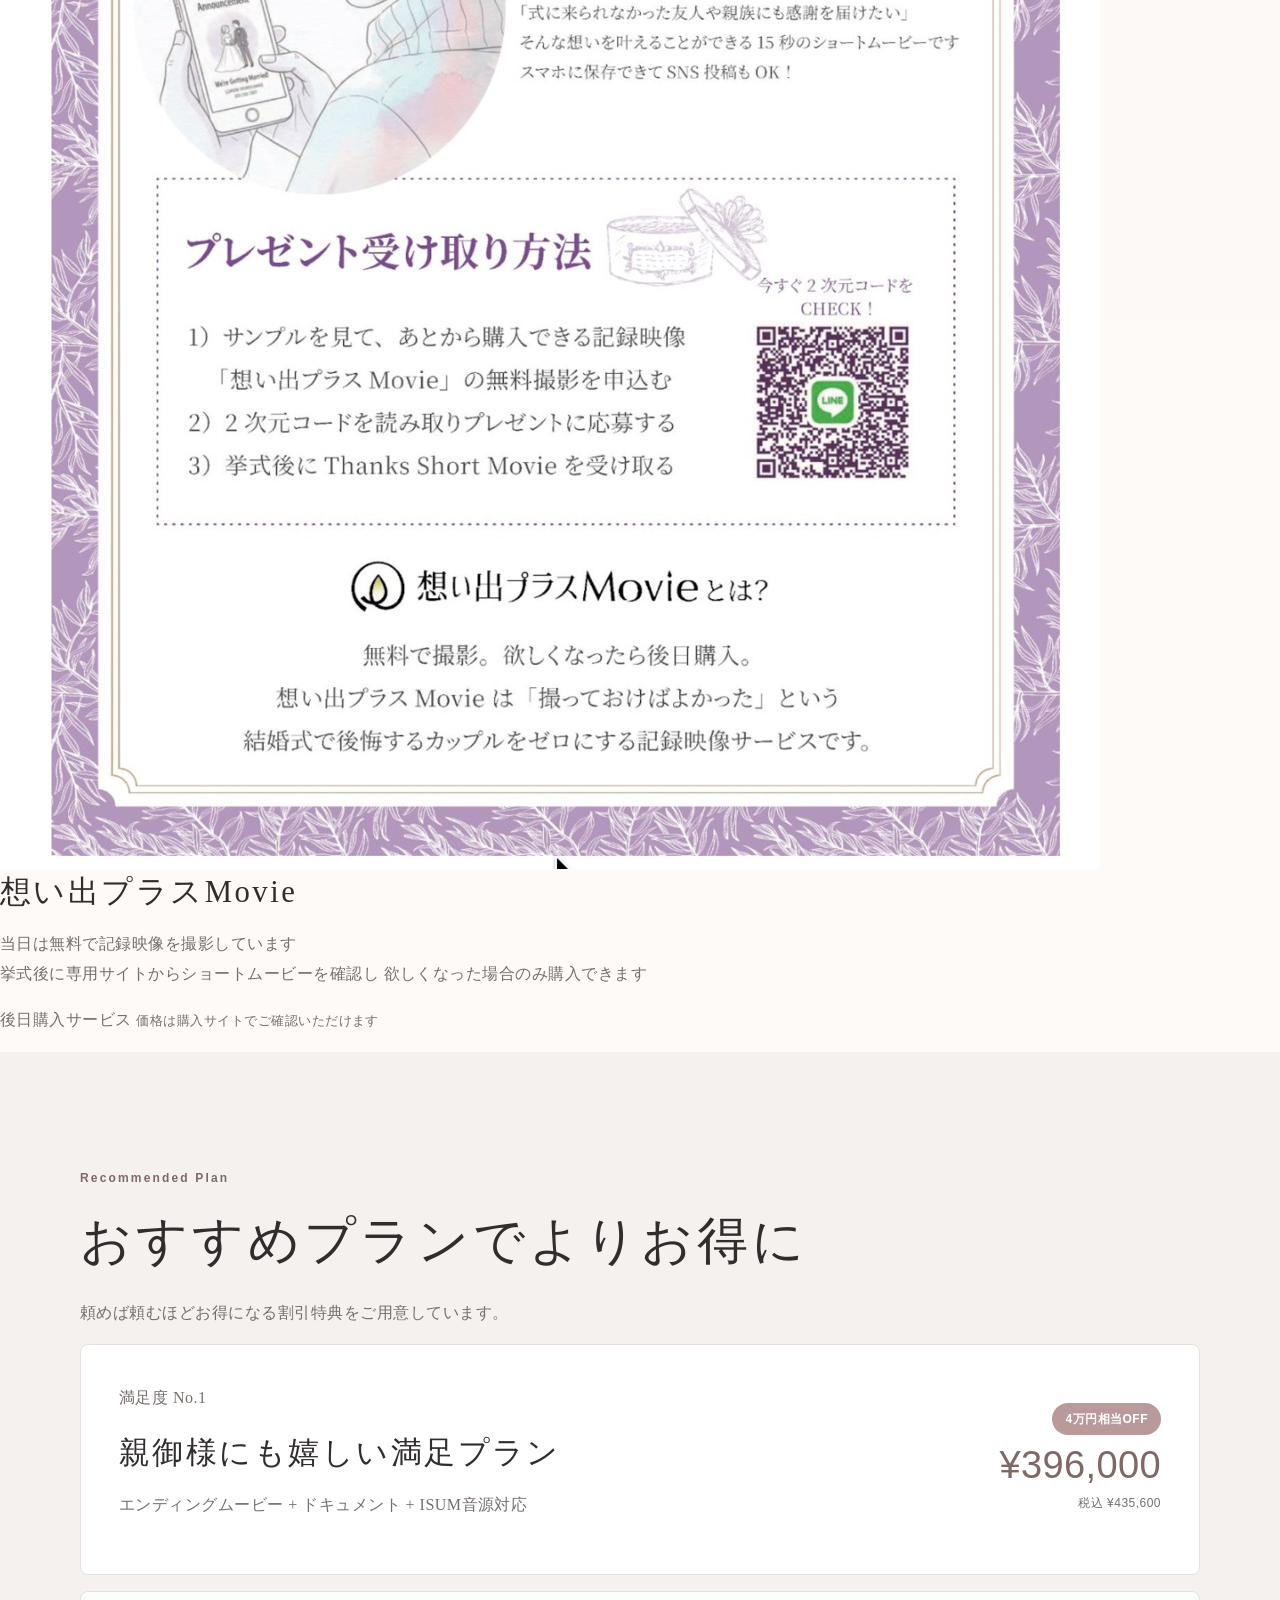
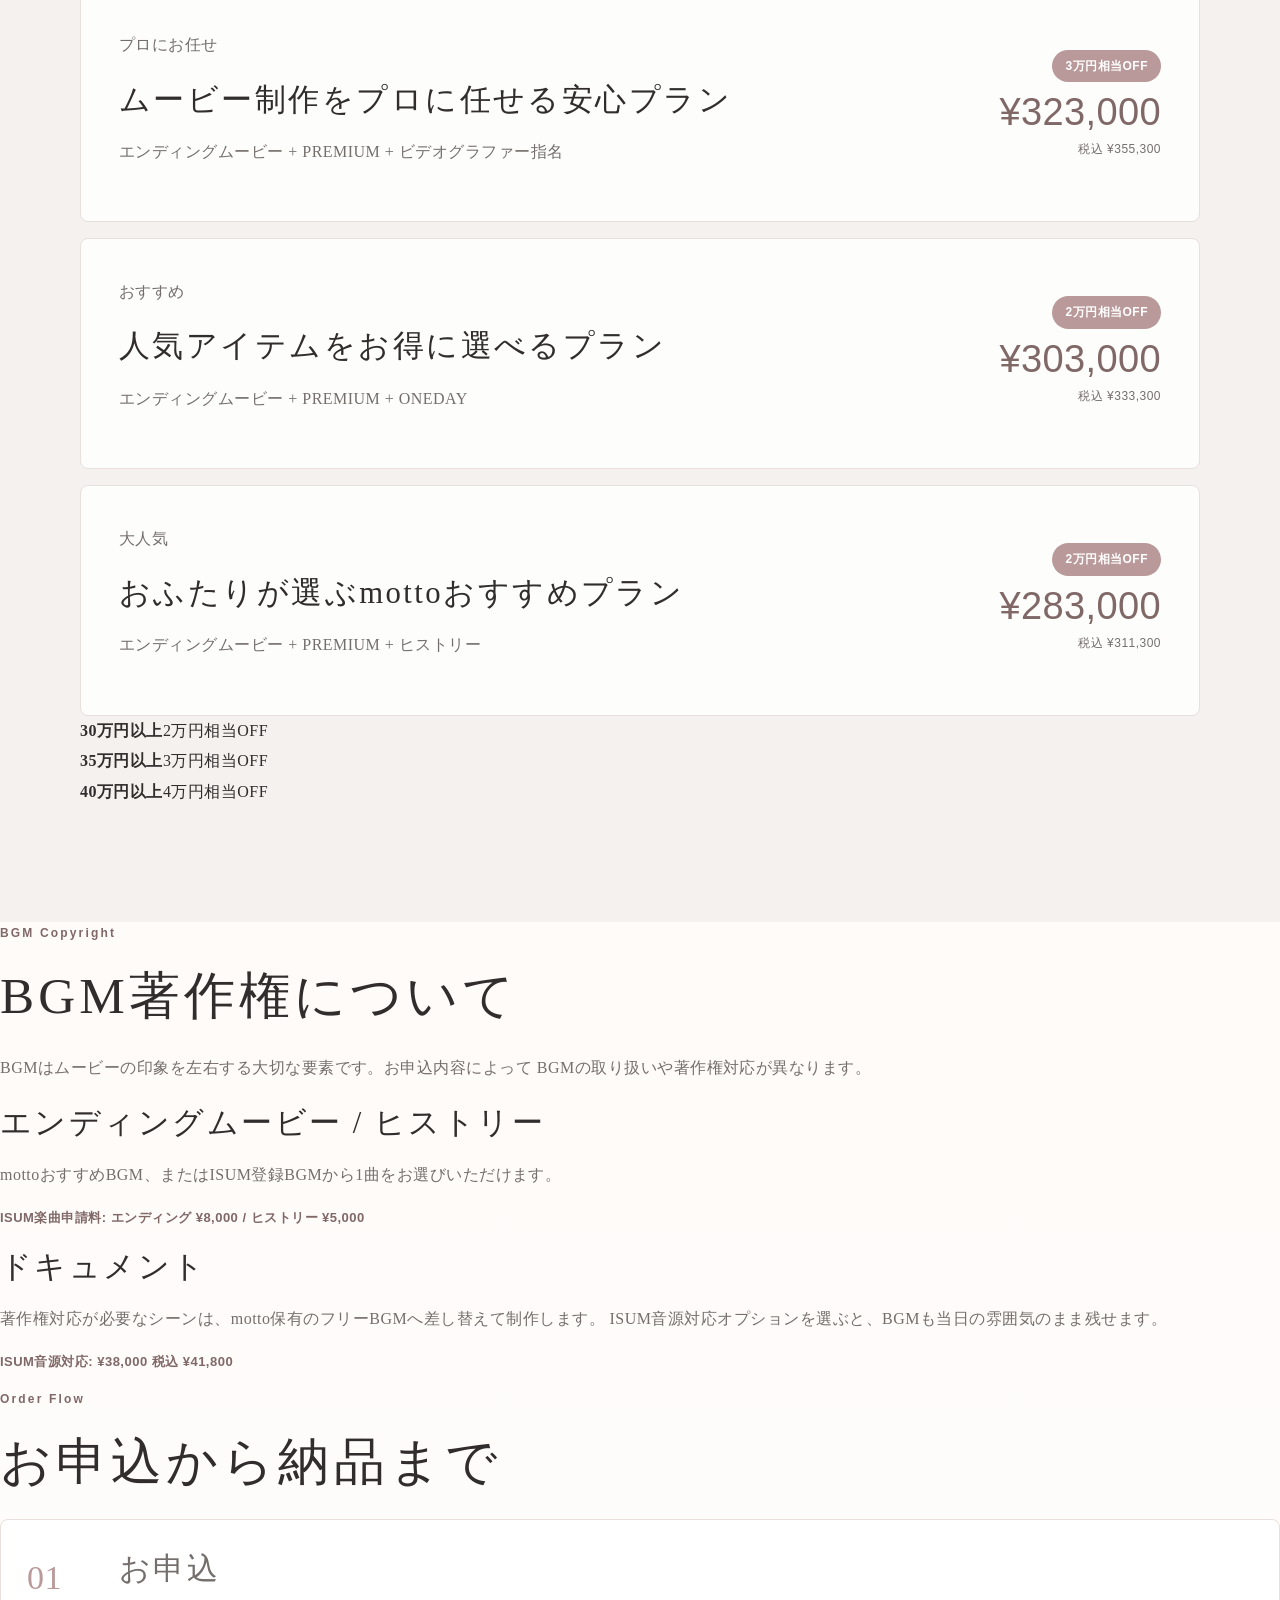
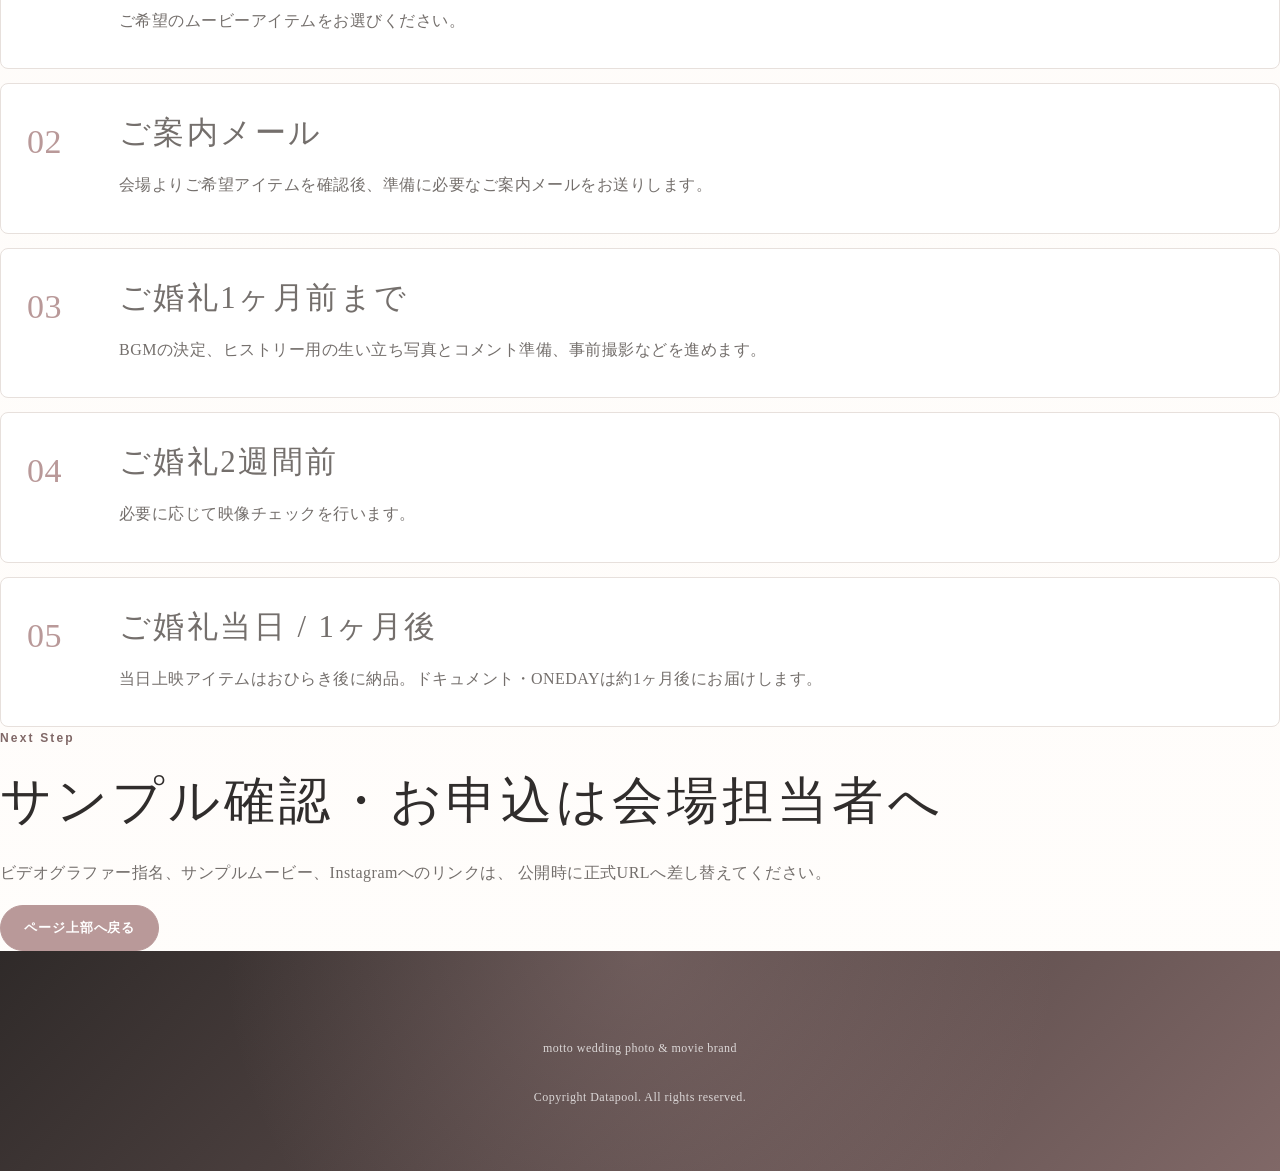
==== commit cab588bb: "Add files via upload" ====
--- a/index.html
+++ b/index.html
@@ -4,409 +4,227 @@
     <meta charset="utf-8" />
     <meta name="viewport" content="width=device-width, initial-scale=1" />
     <title>Wedding Movie | motto movie collection</title>
-    <meta name="description" content="mottoのウェディングムービー商品紹介ページ" />
+    <meta
+      name="description"
+      content="結婚式の感情を映像で残す、mottoのウェディングムービー商品紹介ページです。"
+    />
     <link rel="stylesheet" href="./styles.css" />
   </head>
   <body>
     <header class="site-header" aria-label="サイトヘッダー">
       <a class="brand" href="#top" aria-label="Wedding Movie top">
-        <img data-config-image="logo" src="./assets/motto-logo.png" alt="motto" />
-        <span>wedding movie brand</span>
+        <span>motto</span>
+        <small>wedding photo &amp; movie brand</small>
       </a>
       <nav class="nav" aria-label="ページ内ナビゲーション">
-        <a href="#ending">エンディング</a>
-        <a href="#document">ドキュメント</a>
-        <a href="#sub-items">サブアイテム</a>
+        <a href="#items">商品</a>
+        <a href="#options">オプション</a>
         <a href="#plans">おすすめプラン</a>
-        <a data-config-link="sampleMovie" href="https://sites.google.com/datapool.co.jp/sample-site-vm/sample-movie">サンプルムービー</a>
-        <a href="#bgm">BGM著作権</a>
         <a href="#flow">納品まで</a>
       </nav>
     </header>
 
     <main id="top">
-      <section class="hero-simple" aria-label="motto concept">
-        <div class="hero-mark">motto｜wedding movie brand</div>
-        <h1>
-          <span>憶えておきたい感情がある</span>
-          <span>紡いでいきたい想いがある</span>
-        </h1>
-      </section>
-
-      <section class="instagram-cta" aria-label="motto instagram follow">
-        <div class="instagram-copy">
-          <p class="cta-eyebrow">motto instagram</p>
-          <h2>最新の映像をInstagramで見る</h2>
-          <p>実際の雰囲気や新しい映像は motto instagramで発信しています</p>
-        </div>
-        <a class="insta-follow-button" data-config-link="instagram" href="https://www.instagram.com/motto_wd">
-          <span class="insta-icon" aria-hidden="true">
-            <svg viewBox="0 0 24 24"><rect x="5" y="5" width="14" height="14" rx="4"/><circle cx="12" cy="12" r="3.2"/><path d="M16.8 7.7h.01"/></svg>
-          </span>
-          <span>motto instagram</span>
-          <strong>フォローして最新映像を見る</strong>
-        </a>
-      </section>
-
-      <section class="link-cards" aria-label="関連リンク">
-        <a data-config-link="videographer" class="link-card" href="https://sites.google.com/datapool.co.jp/videographer-selection/top">
-          <span class="link-icon" aria-hidden="true">
-            <svg viewBox="0 0 24 24"><path d="M4 8.5A2.5 2.5 0 0 1 6.5 6h6A2.5 2.5 0 0 1 15 8.5v7A2.5 2.5 0 0 1 12.5 18h-6A2.5 2.5 0 0 1 4 15.5v-7Z"/><path d="m15 10 5-3v10l-5-3v-4Z"/></svg>
-          </span>
+      <section class="hero">
+        <div class="hero-copy">
+          <p class="eyebrow">Wedding Story to Movie</p>
+          <h1>想いを、映像で残す。</h1>
+          <p>
+            花嫁姿を見て抱きしめた瞬間。友人と手を握った時間。
+            言葉にならない感情まで、結婚式の一日をムービーに。
+          </p>
+          <div class="hero-actions">
+            <a class="button primary" href="#items">商品を見る</a>
+            <a class="button ghost" href="#plans">お得なプランを見る</a>
+          </div>
+        </div>
+      </section>
+
+      <section class="quick-links" aria-label="関連リンク">
+        <a href="#contact">
           <strong>videographer selection</strong>
           <span>希望のビデオグラファーを指名</span>
         </a>
-        <a data-config-link="sampleMovie" class="link-card" href="https://sites.google.com/datapool.co.jp/sample-site-vm/sample-movie">
-          <span class="link-icon" aria-hidden="true">
-            <svg viewBox="0 0 24 24"><circle cx="12" cy="12" r="9"/><path d="m10 8 6 4-6 4V8Z"/></svg>
-          </span>
+        <a href="#contact">
           <strong>sample movie</strong>
           <span>各アイテムの映像を見る</span>
         </a>
-        <a data-config-link="instagram" class="link-card" href="https://www.instagram.com/motto_wd">
-          <span class="link-icon" aria-hidden="true">
-            <svg viewBox="0 0 24 24"><rect x="5" y="5" width="14" height="14" rx="4"/><circle cx="12" cy="12" r="3.2"/><path d="M16.8 7.7h.01"/></svg>
-          </span>
+        <a href="#contact">
           <strong>motto instagram</strong>
           <span>最新の映像をチェック</span>
         </a>
-        <a data-config-link="prepareSite" class="link-card" href="https://sites.google.com/d-wedding.co.jp/m-ver?usp=sharing">
-          <span class="link-icon" aria-hidden="true">
-            <svg viewBox="0 0 24 24"><path d="M7 3h7l4 4v14H7V3Z"/><path d="M14 3v5h5"/><path d="M9.5 13h5"/><path d="M9.5 17h5"/></svg>
-          </span>
-          <strong>preparation site</strong>
-          <span>準備物はこちら</span>
-        </a>
-      </section>
-
-      <section class="primary-cta" aria-label="映像確認リンク">
-        <p class="cta-eyebrow">movie collection order menu</p>
-        <h2>まずは映像でイメージする</h2>
-        <p>気になるアイテムの雰囲気や残し方を サンプルムービーからご確認いただけます</p>
-        <div class="cta-actions">
-          <a class="cta-button primary" data-config-link="sampleMovie" href="https://sites.google.com/datapool.co.jp/sample-site-vm/sample-movie">
-            <span>sample movie</span>
-            <strong>サンプルムービーを見る</strong>
-          </a>
-          <a class="cta-button secondary" data-config-link="videographer" href="https://sites.google.com/datapool.co.jp/videographer-selection/top">
-            <span>videographer selection</span>
-            <strong>ビデオグラファー指名を見る</strong>
-          </a>
-        </div>
-      </section>
-
-      <section class="concept">
-        <div class="concept-inner">
-          <p class="section-kicker">Made by motto</p>
-          <h2>
-            <span>あの日の出来事を思い出すのではなく</span>
-            <span>あのときの感情に立ち返る</span>
-          </h2>
-          <p class="lead-lines">
-            <span>wedding movieは記録として残すだけでなく</span>
-            <span>結婚式で揺れ動いた感情や表情を</span>
-            <span>いつでも思い返せるように形にするムービーアイテムです</span>
-          </p>
-        </div>
-      </section>
-
-      <section class="product-section" id="ending">
-        <div class="section-label">
-          <p class="section-kicker">Main Item 01</p>
-          <h2>エンディングムービー</h2>
-          <p class="lead-lines"><span>パーティーの結びに上映する</span><span>当日編集のダイジェストムービー</span></p>
-        </div>
-
-        <article class="main-product">
-          <div class="product-media">
-            <img data-config-image="ending" src="./assets/ending.jpg" alt="エンディングムービーのイメージ" />
+      </section>
+
+      <section class="section intro">
+        <p class="section-kicker">Made by motto</p>
+        <h2>あの日の出来事を思い出すのではなく、あのときの感情に立ち返る。</h2>
+        <p>
+          wedding movieは、記録として残すだけでなく、結婚式で揺れ動いた感情や表情を
+          いつでも思い返せるように形にするムービーアイテムです。
+        </p>
+      </section>
+
+      <section class="section" id="items">
+        <div class="section-head">
+          <p class="section-kicker">Main Items</p>
+          <h2>メインアイテム</h2>
+        </div>
+
+        <div class="feature-grid">
+          <article class="feature-card">
+            <img src="./assets/ending.jpg" alt="エンディングムービーのイメージ" />
+            <div>
+              <p class="label">当日上映 / 当日納品</p>
+              <h3>エンディングムービー</h3>
+              <p class="price">¥195,000 <small>税込 ¥214,500</small></p>
+              <p>
+                挙式からお色直しまでを撮影し、約3-5分のダイジェストムービーとして
+                パーティーの結びに上映します。
+              </p>
+              <ul class="tag-list">
+                <li>ダイジェストBGM1曲</li>
+                <li>USB type-C納品</li>
+                <li>mottoおすすめBGM or ISUM対応</li>
+              </ul>
+            </div>
+          </article>
+
+          <article class="feature-card">
+            <img src="./assets/document.jpg" alt="ドキュメントムービーのイメージ" />
+            <div>
+              <p class="label">長編ムービー / 約60分</p>
+              <h3>ドキュメント</h3>
+              <p class="price">¥195,000 <small>税込 ¥214,500</small></p>
+              <p>
+                スピーチやご友人メッセージも含め、結婚式の一日を長編記録として残します。
+                おふたりだけでなく、ご家族への贈り物にもおすすめです。
+              </p>
+              <ul class="tag-list">
+                <li>スピーチ音声</li>
+                <li>事前編集インタビュー</li>
+                <li>著作権フリーBGM差し替え</li>
+                <li>USB type-A納品</li>
+              </ul>
+            </div>
+          </article>
+        </div>
+      </section>
+
+      <section class="section" id="options">
+        <div class="section-head">
+          <p class="section-kicker">Choice Options</p>
+          <h2>選べるオプション</h2>
+        </div>
+
+        <div class="option-block">
+          <h3>エンディングムービーに追加</h3>
+          <div class="card-grid three">
+            <article class="mini-card">
+              <span class="number">01</span>
+              <h4>音声付きエンディングムービー</h4>
+              <p>当日のエンディングムービーに一部音声をお入れします。</p>
+              <p class="mini-price">+ ¥30,000 <small>税込 ¥33,000</small></p>
+            </article>
+            <article class="mini-card">
+              <span class="number">02</span>
+              <h4>PREMIUM</h4>
+              <p>パーティー後半の手紙、花束贈呈シーンまで収録します。</p>
+              <p class="mini-price">+ ¥50,000 <small>税込 ¥55,000</small></p>
+            </article>
+            <article class="mini-card">
+              <span class="number">03</span>
+              <h4>ONEDAY</h4>
+              <p>当日の音声を使用した約10分のダイジェストムービーです。</p>
+              <p class="mini-price">+ ¥70,000 <small>税込 ¥77,000</small></p>
+            </article>
           </div>
-          <div class="product-body">
-            <p class="product-subtitle">当日上映 / 当日納品</p>
-            <p class="price">¥195,000 <small>税込 ¥214,500</small></p>
-            <p>
-              ヘアメイクからお色直しまでを撮影し 約4-5分のダイジェストムービーとして上映します
-              結婚式の余韻をゲストと一緒に感じられる人気アイテムです
-            </p>
-            <ul class="icon-list">
-              <li><span class="mini-icon">撮影</span><strong>撮影範囲</strong><small>ヘアメイクからお色直しまで</small></li>
-              <li><span class="mini-icon">BGM</span><strong>ダイジェストBGM1曲</strong><small>mottoおすすめ またはISUM対応</small></li>
-              <li><span class="mini-icon">上映</span><strong>当日上映</strong><small>ご婚礼おひらき前に上映</small></li>
-              <li><span class="mini-icon">USB</span><strong>USB type-C納品</strong><small>おひらき後にお渡し</small></li>
-            </ul>
-            <div class="important-note">
-              <strong>ISUM音源をご希望のお客様へ</strong>
-              <p><span>別途ISUM楽曲申請料</span> <span class="nowrap">本体 ¥8,000</span> <span class="nowrap">税込 ¥8,800</span> <span>にて弊社申請代行いたします</span></p>
-            </div>
+        </div>
+
+        <div class="option-block">
+          <h3>ドキュメントに追加</h3>
+          <div class="card-grid three">
+            <article class="mini-card">
+              <span class="number">01</span>
+              <h4>ファミリーセット</h4>
+              <p>ご両家の親御様へ、一生の思い出をプレゼントできます。</p>
+              <p class="mini-price">+ ¥20,000 <small>税込 ¥22,000</small></p>
+            </article>
+            <article class="mini-card">
+              <span class="number">02</span>
+              <h4>ISUM音源対応</h4>
+              <p>会場で流れるBGMや余興シーンも、当日の音声そのままに残せます。</p>
+              <p class="mini-price">+ ¥38,000 <small>税込 ¥41,800</small></p>
+            </article>
+            <article class="mini-card">
+              <span class="number">03</span>
+              <h4>2カメ撮影</h4>
+              <p>2名のカメラマンが、異なる視点から余すことなく撮影します。</p>
+              <p class="mini-price">+ ¥70,000 <small>税込 ¥77,000</small></p>
+            </article>
           </div>
-        </article>
-
-        <div class="option-group">
-          <div class="option-title">
-            <p class="section-kicker">Ending Options</p>
-            <h3>エンディングムービーに追加できるオプション</h3>
-          </div>
-          <div class="option-grid">
-            <article class="option-card">
-              <span class="option-num">01</span>
-              <h4>音声付きエンディングムービー</h4>
-              <p>より臨場感を感じていただけるよう 当日のエンディングムービーに一部音声をお入れいたします</p>
-              <ul class="simple-tags"><li>音声追加</li><li>当日上映</li></ul>
-              <p class="option-price">+ ¥30,000 <small>税込 ¥33,000</small></p>
-            </article>
-            <article class="option-card">
-              <span class="option-num">02</span>
-              <h4>PREMIUM</h4>
-              <p>パーティー後半の手紙シーン 花束贈呈シーンまで収録します</p>
-              <ul class="simple-tags"><li>花束贈呈まで</li><li>当日納品</li></ul>
-              <p class="option-price">+ ¥50,000 <small>税込 ¥55,000</small></p>
-            </article>
-            <article class="option-card">
-              <span class="option-num">03</span>
-              <h4>ONEDAY</h4>
-              <p>当日の音声を使用した約10分のダイジェストムービーです</p>
-              <ul class="simple-tags"><li>約10分</li><li>BGM mottoおまかせ</li><li>データURL</li><li>約1ヶ月後お届け</li></ul>
-              <p class="option-price">+ ¥70,000 <small>税込 ¥77,000</small></p>
-            </article>
-          </div>
-        </div>
-
-        <div class="detail-panel">
-          <div class="option-title">
-            <p class="section-kicker">More Options</p>
-            <h3>エンディングムービー関連オプション</h3>
-          </div>
-          <div class="detail-list">
-            <div><strong>テキスト挿入</strong><span>ゲストの方々のお名前やメッセージ 歌詞などを表示いたします</span><em>税込 ¥11,000</em></div>
-            <div><strong>想い出写真 / 動画挿入</strong><span>映像や写真をエンディングに挿入いたします 写真6カットまで 動画1分まで</span><em>税込 ¥11,000</em></div>
-            <div><strong>ビデオグラファー指名</strong><span>詳細は指名サイトをご覧ください セット割引対象外</span><em>税込 ¥44,000</em></div>
-            <div><strong>エンディングムービー音楽著作権申請 ISUM</strong><span>ISUM登録楽曲に限ります</span><em>税込 ¥8,800</em></div>
-            <div><strong>事前撮影</strong><span>ご結婚式までのおふたりを映像で彩ります 内容要相談</span><em>平日 税込 ¥66,000 / 土日祝 税込 ¥110,000</em></div>
-            <div><strong>外式出張撮影</strong><span>神社様や外部会場への出張撮影です 場所により別途移動費が発生する場合がございます</span><em>税込 ¥22,000</em></div>
-            <div><strong>追加ディスク作成</strong><span>形態 Blu-ray or DVD ディスク1枚をお届けいたします</span><em>税込 ¥11,000</em></div>
-          </div>
-          <p class="note">当日上映の納品映像は専用USBに全てまとめてデータでお渡しいたします オープニングアクトやヒストリー等はエンディングムービーと同じ専用USBにデータを入れて納品いたします</p>
-        </div>
-
-        <section class="section-cta" aria-label="エンディングムービー確認リンク">
-          <div>
-            <p class="cta-eyebrow">ending movie</p>
-            <h3>上映する瞬間をイメージする</h3>
-            <p>当日上映の雰囲気はサンプルムービーから確認できます</p>
-          </div>
-          <a class="cta-button primary" data-config-link="sampleMovie" href="https://sites.google.com/datapool.co.jp/sample-site-vm/sample-movie">
-            <span>sample movie</span>
-            <strong>エンディングを見る</strong>
-          </a>
-        </section>
-      </section>
-
-      <section class="product-section" id="document">
-        <div class="section-label">
-          <p class="section-kicker">Main Item 02</p>
-          <h2>ドキュメント</h2>
-          <p class="lead-lines"><span>結婚式の一日を約60分で残す</span><span>長編記録ムービー</span></p>
-        </div>
-
-        <article class="main-product reverse">
-          <div class="product-media">
-            <img data-config-image="document" src="./assets/document.jpg" alt="ドキュメントムービーのイメージ" />
-          </div>
-          <div class="product-body">
-            <p class="product-subtitle">長編ムービー / 約60分</p>
-            <p class="price">¥195,000 <small>税込 ¥214,500</small></p>
-            <p>
-              スピーチやご友人メッセージも含め 結婚式の一日を長編記録として残します
-              おふたりだけでなく ご家族への贈り物にもおすすめです
-            </p>
-            <ul class="icon-list">
-              <li><span class="mini-icon">音声</span><strong>スピーチ音声</strong><small>言葉と空気感を記録</small></li>
-              <li><span class="mini-icon">親御</span><strong>親御様インタビュー</strong><small>大切な声を記録</small></li>
-              <li><span class="mini-icon">友人</span><strong>ご友人メッセージ</strong><small>お祝いの言葉を収録</small></li>
-              <li><span class="mini-icon">USB</span><strong>USB type-A納品</strong><small>約1ヶ月後にお届け</small></li>
-              <li><span class="mini-icon">BGM</span><strong>著作権フリーBGM差し替え</strong><small>対象シーンを適切に編集</small></li>
-            </ul>
-            <div class="notice-box">
-              <p><span>BGM著作権に抵触するシーンのBGMは</span><span>mottoおすすめBGMにてダイジェスト編集となります</span></p>
-              <p><span>インタビュー撮影 ご友人からのお祝いメッセージの</span><span>ゲスト指定はできかねます</span></p>
-            </div>
-          </div>
-        </article>
-
-        <div class="option-group">
-          <div class="option-title">
-            <p class="section-kicker">Document Options</p>
-            <h3>ドキュメントに追加できるオプション</h3>
-          </div>
-          <div class="option-grid">
-            <article class="option-card">
-              <span class="option-num">01</span>
-              <h4>ファミリーセット</h4>
-              <p>ご両家の親御様にプレゼント 一生の思い出をご両家のご家庭に残せます</p>
-              <ul class="simple-tags"><li>BD + 2枚</li><li>親御様用</li></ul>
-              <p class="option-price">+ ¥20,000 <small>税込 ¥22,000</small></p>
-            </article>
-            <article class="option-card">
-              <span class="option-num">02</span>
-              <h4>ISUM音源対応</h4>
-              <p>会場で流れるBGMや余興シーンも ありのままの音声で残せます</p>
-              <p class="option-caution">残せるBGMはISUMに登録されている楽曲のみです</p>
-              <ul class="simple-tags"><li>約100分</li><li>ISUM登録楽曲のみ</li></ul>
-              <p class="option-price">+ ¥38,000 <small>税込 ¥41,800</small></p>
-            </article>
-            <article class="option-card">
-              <span class="option-num">03</span>
-              <h4>2カメ撮影</h4>
-              <p>2名のカメラマンが 異なる視点から余すことなく撮影します</p>
-              <ul class="simple-tags"><li>2台カメラ</li><li>別視点を記録</li></ul>
-              <p class="option-price">+ ¥70,000 <small>税込 ¥77,000</small></p>
-            </article>
-          </div>
-        </div>
-
-        <section class="section-cta muted" aria-label="ドキュメントサンプルリンク">
-          <div>
-            <p class="cta-eyebrow">document movie</p>
-            <h3>ドキュメントの映像を見る</h3>
-            <p>声や空気感の残り方は サンプルムービーからご確認いただけます</p>
-          </div>
-          <a class="cta-button secondary" data-config-link="sampleMovie" href="https://sites.google.com/datapool.co.jp/sample-site-vm/sample-movie">
-            <span>sample movie</span>
-            <strong>ドキュメントを見る</strong>
-          </a>
-        </section>
-      </section>
-
-      <section class="product-section sub-section" id="sub-items">
-        <div class="section-label">
+        </div>
+      </section>
+
+      <section class="section sub-items">
+        <div class="section-head">
           <p class="section-kicker">Sub Items</p>
           <h2>サブアイテム</h2>
-          <p>メイン商品と組み合わせることで 上映演出や思い出の残し方が広がります</p>
-        </div>
-
-        <div class="sub-grid">
-          <article class="sub-card">
-            <img data-config-image="opening" src="./assets/opening.jpg" alt="オープニングアクトのイメージ" />
-            <div>
-              <h3>オープニングアクト</h3>
-              <p>ヘアメイクから挙式途中までをパーティー開宴時に上映します</p>
-              <ul class="simple-tags"><li>当日上映</li><li>USB type-C</li><li>当日納品</li></ul>
-              <p class="option-price">¥50,000 <small>税込 ¥55,000</small></p>
-            </div>
-          </article>
-          <article class="sub-card">
-            <img data-config-image="history" src="./assets/location.jpg" alt="ヒストリーのイメージ" />
-            <div>
-              <h3>ヒストリー</h3>
-              <p>おふたりの生い立ちを紐解く 結婚式の定番演出アイテムです</p>
-              <ul class="simple-tags"><li>事前編集</li><li>USB type-C</li><li>当日納品</li></ul>
-              <p class="option-price">¥50,000 <small>税込 ¥55,000</small></p>
-            </div>
-          </article>
-          <article class="sub-card">
-            <img data-config-image="prewedding" src="./assets/prewedding.jpg" alt="前撮りムービーのイメージ" />
-            <div>
-              <h3>前撮りムービー</h3>
-              <p>前撮りだけのおふたりの特別なシーンを 約2分のダイジェストにします</p>
-              <ul class="simple-tags"><li>事前撮影</li><li>USB type-C</li><li>当日納品</li></ul>
-              <p class="option-price">¥80,000 <small>税込 ¥88,000</small></p>
-            </div>
-          </article>
-          <article class="sub-card">
-            <img data-config-image="location" src="./assets/history.jpg" alt="ロケーションムービーのイメージ" />
-            <div>
-              <h3>ロケーションムービー</h3>
-              <p>婚姻届のシーンや おふたりが残したいシーンを撮影して上映します</p>
-              <ul class="simple-tags"><li>事前撮影</li><li>USB type-C</li><li>当日納品</li></ul>
-              <p class="option-price">¥100,000 <small>税込 ¥110,000</small></p>
-            </div>
-          </article>
-        </div>
-
-        <div class="scene-panel">
-          <div class="option-title">
-            <p class="section-kicker">Shooting Scenes</p>
-            <h3>各種アイテム撮影シーン</h3>
-          </div>
-          <div class="scene-bars">
-            <div><strong>オープニングアクト</strong><small>撮影範囲  ヘアメイクから挙式途中まで</small><em>当日上映 / 当日納品</em></div>
-            <div><strong>エンディングムービー</strong><small>撮影範囲  ヘアメイクからお色直しまで</small><em>当日上映 / 当日納品</em></div>
-            <div><strong>エンディングムービー &amp; PREMIUM</strong><small>撮影範囲  ヘアメイクから花束贈呈まで</small><em>当日上映 / 当日納品</em></div>
-            <div><strong>ドキュメント / ONEDAY</strong><small>撮影範囲  ヘアメイクからおひらきまで</small><em>後日納品</em></div>
-          </div>
-        </div>
-
-        <article class="memory-section" id="omoide-plus">
-          <div class="memory-copy">
-            <p class="section-kicker">Omoide plus movie</p>
+          <p>メイン商品と組み合わせることで、上映演出や思い出の残し方が広がります。</p>
+        </div>
+
+        <div class="card-grid">
+          <article class="product-card">
+            <img src="./assets/opening.jpg" alt="オープニングアクトのイメージ" />
+            <h3>オープニングアクト</h3>
+            <p>ヘアメイクから挙式の様子を、パーティー開宴時に上映します。</p>
+            <p class="mini-price">¥50,000 <small>税込 ¥55,000</small></p>
+          </article>
+          <article class="product-card">
+            <img src="./assets/history.jpg" alt="ヒストリーのイメージ" />
+            <h3>ヒストリー</h3>
+            <p>おふたりの生い立ちを紐解く、結婚式の定番演出アイテムです。</p>
+            <p class="mini-price">¥50,000 <small>税込 ¥55,000</small></p>
+          </article>
+          <article class="product-card">
+            <img src="./assets/prewedding.jpg" alt="前撮りムービーのイメージ" />
+            <h3>前撮りムービー</h3>
+            <p>前撮りだけの特別なシーンを、約2分のダイジェストにします。</p>
+            <p class="mini-price">¥80,000 <small>税込 ¥88,000</small></p>
+          </article>
+          <article class="product-card">
+            <img src="./assets/location.jpg" alt="ロケーションムービーのイメージ" />
+            <h3>ロケーションムービー</h3>
+            <p>婚姻届のシーンなど、おふたりが残したいシーンを撮影します。</p>
+            <p class="mini-price">¥100,000 <small>税込 ¥110,000</small></p>
+          </article>
+          <article class="product-card">
+            <img src="./assets/memory-plus.jpg" alt="想い出プラスMovieのイメージ" />
             <h3>想い出プラスMovie</h3>
             <p>
-              当日は無料で記録映像を撮影しています
+              当日は無料で記録映像を撮影しています<br />
               挙式後に専用サイトからショートムービーを確認し 欲しくなった場合のみ購入できます
             </p>
-            <ul class="check-list">
-              <li>撮影は無料</li>
-              <li>ショートムービーはどなた様も無料で視聴可能</li>
-              <li>購入期限は原則ご結婚式当日から1ヶ月間</li>
-              <li>後日ゆっくり検討できるので安心</li>
-            </ul>
-          </div>
-          <a class="opm-paper" data-config-link="opmQr" href="https://liff.line.me/1656857747-nRrvvDdK/landing?follow=%40294qsdcy&lp=naraxS&liff_id=1656857747-nRrvvDdK" aria-label="想い出プラスMovieのQRリンクを開く">
-            <img data-config-image="opm" src="./assets/opm.jpg" alt="想い出プラスMovie紙面" />
-          </a>
-        </article>
-
-        <div class="memory-notice">
-          <h3>必ずご一読下さい 当撮影サービスをご利用の場合</h3>
-          <ul class="check-list">
-            <li>無料撮影サービスという特性上 撮影スタッフを確保できずに撮影できない場合がございます</li>
-            <li>ご購入期限は原則ご結婚式当日から1ヶ月間となります</li>
-            <li>ご結婚式当日は新郎様 新婦様とゲストの皆様への簡単なインタビューを撮らせていただきます</li>
-            <li>ご結婚式当日に新郎様 新婦様とご両家の親御様にご購入方法などのご案内をお渡しいたします</li>
-            <li>ご結婚式当日から約2週間以内にショートムービーご視聴URLのご案内をメールや郵送でお送りします</li>
-            <li>ご購入申込期限が近づきましたら ハガキ お電話にてご購入有無をご確認させていただきます</li>
-          </ul>
-          <h4>無料撮影のご依頼条件</h4>
-          <ul class="simple-tags notice-tags">
-            <li>ドキュメントの発注や持ち込みがない</li>
-            <li>ゲスト人数10名様以上</li>
-            <li>プロの司会者の発注がある</li>
-            <li>親御様がご参列されている</li>
-          </ul>
-          <p class="note">演出のみを目的としたエンドロールは同時に撮影が可能です</p>
-        </div>
-      </section>
-
-      <section class="plan-section" id="plans">
-        <div class="section-label">
+            <p class="mini-price">後日購入サービス <small>価格は購入サイトでご確認いただけます</small></p>
+          </article>
+        </div>
+      </section>
+
+      <section class="section plan-section" id="plans">
+        <div class="section-head">
           <p class="section-kicker">Recommended Plan</p>
           <h2>おすすめプランでよりお得に</h2>
-          <p>
-            どんな組み合わせでも対象金額を超えると割引特典が適用されます
-            おふたりに必要なアイテムを自由に組み合わせられるのが魅力です
-          </p>
-        </div>
-
-        <div class="discount-rule">
-          <div><strong>30万円以上</strong><span>2万円OFF</span></div>
-          <div><strong>35万円以上</strong><span>3万円OFF</span></div>
-          <div><strong>40万円以上</strong><span>4万円OFF</span></div>
+          <p>頼めば頼むほどお得になる割引特典をご用意しています。</p>
         </div>
 
         <div class="plan-list">
           <article class="plan-card highlight">
             <div>
-              <p class="product-subtitle">満足度 No 1</p>
+              <p class="label">満足度 No.1</p>
               <h3>親御様にも嬉しい満足プラン</h3>
-              <ul class="plan-items">
-                <li><span>エンディングムービー ISUM音源対応</span><strong>¥203,000 / 税込 ¥223,300</strong></li>
-                <li><span>ドキュメント</span><strong>¥195,000 / 税込 ¥214,500</strong></li>
-                <li><span>ISUM音源対応</span><strong>¥38,000 / 税込 ¥41,800</strong></li>
-              </ul>
+              <p>エンディングムービー + ドキュメント + ISUM音源対応</p>
             </div>
             <div class="plan-price">
-              <span>4万円OFF</span>
-              <del>¥436,000</del>
+              <span>4万円相当OFF</span>
               <strong>¥396,000</strong>
               <small>税込 ¥435,600</small>
             </div>
@@ -414,17 +232,12 @@
 
           <article class="plan-card">
             <div>
-              <p class="product-subtitle">プロにお任せ</p>
-              <h3>安心のクオリティプラン</h3>
-              <ul class="plan-items">
-                <li><span>エンディングムービー ISUM音源対応</span><strong>¥203,000 / 税込 ¥223,300</strong></li>
-                <li><span>PREMIUM</span><strong>¥50,000 / 税込 ¥55,000</strong></li>
-                <li><span>ビデオグラファー指名 + 事前撮影 平日</span><strong>¥100,000 / 税込 ¥110,000</strong></li>
-              </ul>
+              <p class="label">プロにお任せ</p>
+              <h3>ムービー制作をプロに任せる安心プラン</h3>
+              <p>エンディングムービー + PREMIUM + ビデオグラファー指名</p>
             </div>
             <div class="plan-price">
-              <span>3万円OFF</span>
-              <del>¥353,000</del>
+              <span>3万円相当OFF</span>
               <strong>¥323,000</strong>
               <small>税込 ¥355,300</small>
             </div>
@@ -432,17 +245,12 @@
 
           <article class="plan-card">
             <div>
-              <p class="product-subtitle">おすすめ</p>
+              <p class="label">おすすめ</p>
               <h3>人気アイテムをお得に選べるプラン</h3>
-              <ul class="plan-items">
-                <li><span>エンディングムービー ISUM音源対応</span><strong>¥203,000 / 税込 ¥223,300</strong></li>
-                <li><span>PREMIUM</span><strong>¥50,000 / 税込 ¥55,000</strong></li>
-                <li><span>ONEDAY</span><strong>¥70,000 / 税込 ¥77,000</strong></li>
-              </ul>
+              <p>エンディングムービー + PREMIUM + ONEDAY</p>
             </div>
             <div class="plan-price">
-              <span>2万円OFF</span>
-              <del>¥323,000</del>
+              <span>2万円相当OFF</span>
               <strong>¥303,000</strong>
               <small>税込 ¥333,300</small>
             </div>
@@ -450,174 +258,110 @@
 
           <article class="plan-card">
             <div>
-              <p class="product-subtitle">大人気</p>
-              <h3>mottoおすすめプラン</h3>
-              <ul class="plan-items">
-                <li><span>エンディングムービー ISUM音源対応</span><strong>¥203,000 / 税込 ¥223,300</strong></li>
-                <li><span>PREMIUM</span><strong>¥50,000 / 税込 ¥55,000</strong></li>
-                <li><span>ヒストリー</span><strong>¥50,000 / 税込 ¥55,000</strong></li>
-              </ul>
+              <p class="label">大人気</p>
+              <h3>おふたりが選ぶmottoおすすめプラン</h3>
+              <p>エンディングムービー + PREMIUM + ヒストリー</p>
             </div>
             <div class="plan-price">
-              <span>2万円OFF</span>
-              <del>¥303,000</del>
+              <span>2万円相当OFF</span>
               <strong>¥283,000</strong>
               <small>税込 ¥311,300</small>
             </div>
           </article>
         </div>
 
-        <section class="section-cta dark" aria-label="おすすめプラン確認リンク">
-          <div>
-            <p class="cta-eyebrow">videographer selection</p>
-            <h3>おふたり好みのビデオグラファーを見つけませんか</h3>
-            <p>映像の雰囲気や撮影スタイルから おふたりに合うビデオグラファーをお選びいただけます</p>
-          </div>
-          <a class="cta-button primary" data-config-link="videographer" href="https://sites.google.com/datapool.co.jp/videographer-selection/top">
-            <span>selection site</span>
-            <strong>指名制度を見る</strong>
-          </a>
-        </section>
-      </section>
-
-      <section class="info-section" id="bgm">
-        <div class="section-label">
+        <div class="discount-row" aria-label="割引特典">
+          <div><strong>30万円以上</strong><span>2万円相当OFF</span></div>
+          <div><strong>35万円以上</strong><span>3万円相当OFF</span></div>
+          <div><strong>40万円以上</strong><span>4万円相当OFF</span></div>
+        </div>
+      </section>
+
+      <section class="section two-column" id="bgm">
+        <div>
           <p class="section-kicker">BGM Copyright</p>
           <h2>BGM著作権について</h2>
           <p>
-            BGMはムービーの印象を左右する大切な要素です
-            お申込内容によってBGMの取り扱いや著作権対応が異なるため 必ずご確認ください
+            BGMはムービーの印象を左右する大切な要素です。お申込内容によって
+            BGMの取り扱いや著作権対応が異なります。
           </p>
         </div>
-        <div class="info-grid">
+        <div class="info-list">
           <article>
             <h3>エンディングムービー / ヒストリー</h3>
-            <p>
-              BGMは弊社所有のmottoおすすめBGM またはISUM登録BGMから1曲をお選びいただけます
-              市販楽曲をご希望の場合は 曲名 アーティスト名 ISUM番号をご確認ください
-            </p>
-            <p class="note">ISUM楽曲申請料 エンディング 税込 ¥8,800 / ヒストリー 税込 ¥5,500</p>
-            <div class="inline-actions">
-              <a class="button secondary compact" data-config-link="mottoBgm" href="https://sites.google.com/d-wedding.co.jp/bgm/collection">mottoおすすめBGM</a>
-              <a class="button secondary compact" data-config-link="isum" href="https://isum.or.jp/music/">ISUM楽曲検索</a>
-            </div>
+            <p>mottoおすすめBGM、またはISUM登録BGMから1曲をお選びいただけます。</p>
+            <p class="note">ISUM楽曲申請料: エンディング ¥8,000 / ヒストリー ¥5,000</p>
           </article>
           <article>
             <h3>ドキュメント</h3>
             <p>
-              現場音声を収録した記録映像のため 演出効果のあるBGMをご使用されているシーンは
-              motto保有のフリーBGMへ差し替えて制作します
+              著作権対応が必要なシーンは、motto保有のフリーBGMへ差し替えて制作します。
+              ISUM音源対応オプションを選ぶと、BGMも当日の雰囲気のまま残せます。
             </p>
-            <div class="bgm-scenes">
-              <span>パーティの入場</span>
-              <span>乾杯</span>
-              <span>ケーキ</span>
-              <span>中座</span>
-              <span>お色直し入場</span>
-              <span>余興</span>
-              <span>おひらき</span>
-              <span>その他</span>
-            </div>
-            <p class="note">余興等でダンス 歌 演奏 DVD上映で著作権の発生するBGMをご使用された場合も対象です</p>
-            <p class="note">挙式 アフターセレモニーで著作権の発生するBGMを使用された場合も対象です</p>
-            <p>
-              フリーBGMに差し替えず 当日の音声で残したい場合は
-              オプションのISUM音源対応をご注文ください
-            </p>
-            <p class="note">ISUM音源対応 本体 ¥38,000 税込 ¥41,800</p>
-          </article>
-        </div>
-      </section>
-
-      <section class="flow-section" id="flow">
-        <div class="section-label">
+            <p class="note">ISUM音源対応: ¥38,000 税込 ¥41,800</p>
+          </article>
+        </div>
+      </section>
+
+      <section class="section" id="flow">
+        <div class="section-head">
           <p class="section-kicker">Order Flow</p>
           <h2>お申込から納品まで</h2>
-          <p>商品によって必要な準備と納品タイミングが異なります</p>
-        </div>
-
-        <a class="prepare-card" data-config-link="prepareSite" href="https://sites.google.com/d-wedding.co.jp/m-ver?usp=sharing">
-          <span class="link-icon" aria-hidden="true">
-            <svg viewBox="0 0 24 24"><path d="M7 3h7l4 4v14H7V3Z"/><path d="M14 3v5h5"/><path d="M9.5 13h5"/><path d="M9.5 17h5"/></svg>
-          </span>
-          <div>
-            <strong>各アイテムの準備物のご案内はこちら</strong>
-            <span>ご希望アイテムに必要な写真 コメント BGM情報などをご確認いただけます</span>
-          </div>
-        </a>
+        </div>
 
         <ol class="timeline">
           <li>
             <span>01</span>
             <div>
               <h3>お申込</h3>
-              <p>ご希望のムービーアイテムをお選びください</p>
+              <p>ご希望のムービーアイテムをお選びください。</p>
             </div>
           </li>
           <li>
             <span>02</span>
             <div>
               <h3>ご案内メール</h3>
-              <p>会場よりご希望アイテムを確認後 各アイテムに必要な準備のご案内メールをお送りします</p>
-              <p>対象アイテム  エンディングムービー / ヒストリー</p>
+              <p>会場よりご希望アイテムを確認後、準備に必要なご案内メールをお送りします。</p>
             </div>
           </li>
           <li>
             <span>03</span>
             <div>
               <h3>ご婚礼1ヶ月前まで</h3>
-              <p>エンディングムービーはご希望BGMを決定します</p>
-              <p>ヒストリーはご希望BGM 生い立ち写真 コメントをご準備ください</p>
-              <p>前撮りムービー ロケーションムービーは撮影を行います</p>
+              <p>BGMの決定、ヒストリー用の生い立ち写真とコメント準備、事前撮影などを進めます。</p>
             </div>
           </li>
           <li>
             <span>04</span>
             <div>
               <h3>ご婚礼2週間前</h3>
-              <p>ヒストリー 前撮りムービー ロケーションムービーは映像チェックを行います</p>
-              <p>エンディングムービーはテキスト挿入追加ご注文の方のみ映像チェックがあります</p>
+              <p>必要に応じて映像チェックを行います。</p>
             </div>
           </li>
           <li>
             <span>05</span>
             <div>
-              <h3>ご婚礼当日</h3>
-              <p>おふたりのご希望にあわせたムービーを上映します</p>
-              <p>当日上映アイテムはご婚礼おひらき後に納品します</p>
-            </div>
-          </li>
-          <li>
-            <span>06</span>
-            <div>
-              <h3>ご婚礼1ヶ月後</h3>
-              <p>ドキュメント ONEDAYはご婚礼1ヶ月後を目安にお手元へお届けします</p>
+              <h3>ご婚礼当日 / 1ヶ月後</h3>
+              <p>当日上映アイテムはおひらき後に納品。ドキュメント・ONEDAYは約1ヶ月後にお届けします。</p>
             </div>
           </li>
         </ol>
       </section>
+
+      <section class="contact" id="contact">
+        <p class="section-kicker">Next Step</p>
+        <h2>サンプル確認・お申込は会場担当者へ</h2>
+        <p>
+          ビデオグラファー指名、サンプルムービー、Instagramへのリンクは、
+          公開時に正式URLへ差し替えてください。
+        </p>
+        <a class="button primary" href="#top">ページ上部へ戻る</a>
+      </section>
     </main>
 
     <footer class="footer">
-      <div class="footer-brand">
-        <img class="footer-logo-image" data-config-image="logoWhite" src="./assets/motto-logo-white.png" alt="motto" />
-        <p>wedding movie brand</p>
-      </div>
-      <div class="footer-info">
-        <p><span>営業時間</span><strong>10時から17時</strong></p>
-        <p><span>定休日</span><strong>火曜水曜定休日</strong></p>
-        <p><span>TEL</span><strong>06-6941-7250</strong></p>
-      </div>
-      <address class="footer-address">
-        <p>株式会社データプール</p>
-        <p>大阪オフィス 〒540-0012 大阪市中央区谷町1-4-2 オルガンビル3F</p>
-      </address>
-      <p class="footer-copy">Copyright Datapool All rights reserved</p>
+      <p>motto wedding photo &amp; movie brand</p>
+      <p>Copyright Datapool. All rights reserved.</p>
     </footer>
-
-    <a class="back-to-top" href="#top" aria-label="トップに戻る">TOP</a>
-
-    <script src="./site-config.js"></script>
-    <script src="./site.js"></script>
   </body>
 </html>
--- a/styles.css
+++ b/styles.css
@@ -18,6 +18,7 @@
   --section-width: 1120px;
   --wide-width: 1240px;
   --image-radius: 4px;
+  --header-offset: 92px;
 }
 
 * {
@@ -27,13 +28,14 @@
 
 html {
   scroll-behavior: smooth;
-  scroll-padding-top: 94px;
+  scroll-padding-top: calc(var(--header-offset) + 18px);
   width: 100%;
   overflow-x: hidden;
 }
 
 body {
   margin: 0;
+  padding-top: var(--header-offset);
   width: 100%;
   min-width: 0;
   overflow-x: hidden;
@@ -86,8 +88,10 @@
 }
 
 .site-header {
-  position: sticky;
+  position: fixed;
   top: 0;
+  left: 0;
+  right: 0;
   z-index: 20;
   display: flex;
   align-items: center;
@@ -121,14 +125,21 @@
 
 .nav {
   display: flex;
-  flex-wrap: wrap;
+  flex-wrap: nowrap;
   justify-content: flex-end;
   gap: 6px 22px;
+  overflow-x: auto;
   color: var(--muted);
   font-family: var(--font-en);
   font-size: 12px;
   font-weight: 700;
   letter-spacing: 0.06em;
+  scrollbar-width: none;
+  white-space: nowrap;
+}
+
+.nav::-webkit-scrollbar {
+  display: none;
 }
 
 .nav a {
@@ -139,6 +150,11 @@
 .nav a:hover {
   color: var(--ink);
   border-color: var(--accent);
+}
+
+.keep-line {
+  display: inline-block;
+  white-space: nowrap;
 }
 
 .hero-simple {
@@ -1061,6 +1077,10 @@
   border-radius: 10px;
 }
 
+.memory-product-section {
+  background: transparent;
+}
+
 .opm-paper {
   display: block;
   align-self: start;
@@ -1086,6 +1106,29 @@
 
 .notice-tags {
   margin-bottom: 16px;
+}
+
+.memory-condition-block {
+  margin-bottom: 28px;
+  padding: clamp(18px, 3vw, 26px);
+  background: var(--soft);
+  border: 1px solid var(--line);
+  border-radius: 8px;
+}
+
+.memory-condition-block h3,
+.memory-notice > h3 {
+  margin-bottom: 16px;
+  color: var(--ink);
+  font-size: clamp(22px, 2.4vw, 30px);
+  font-weight: 400;
+  line-height: 1.45;
+}
+
+.memory-condition-block .note {
+  margin: 14px 0 0;
+  color: var(--accent-dark);
+  font-weight: 700;
 }
 
 .bgm-scenes {
@@ -1601,6 +1644,10 @@
 }
 
 @media (max-width: 1120px) {
+  :root {
+    --header-offset: 132px;
+  }
+
   .site-header {
     align-items: stretch;
     flex-direction: column;
@@ -1694,6 +1741,10 @@
 }
 
 @media (max-width: 640px) {
+  :root {
+    --header-offset: 126px;
+  }
+
   body {
     font-size: 15px;
     line-height: 1.82;
@@ -1721,15 +1772,19 @@
     margin-inline: 0;
     padding-inline: 0;
     display: flex;
-    flex-wrap: wrap;
+    flex-wrap: nowrap;
     gap: 12px;
     font-size: 12px;
-    overflow-x: visible;
+    overflow-x: auto;
+    white-space: nowrap;
+  }
+
+  .nav a {
+    flex: 0 0 auto;
+  }
+
+  .keep-line {
     white-space: normal;
-  }
-
-  .nav a {
-    flex: 0 1 auto;
   }
 
   .hero-simple {
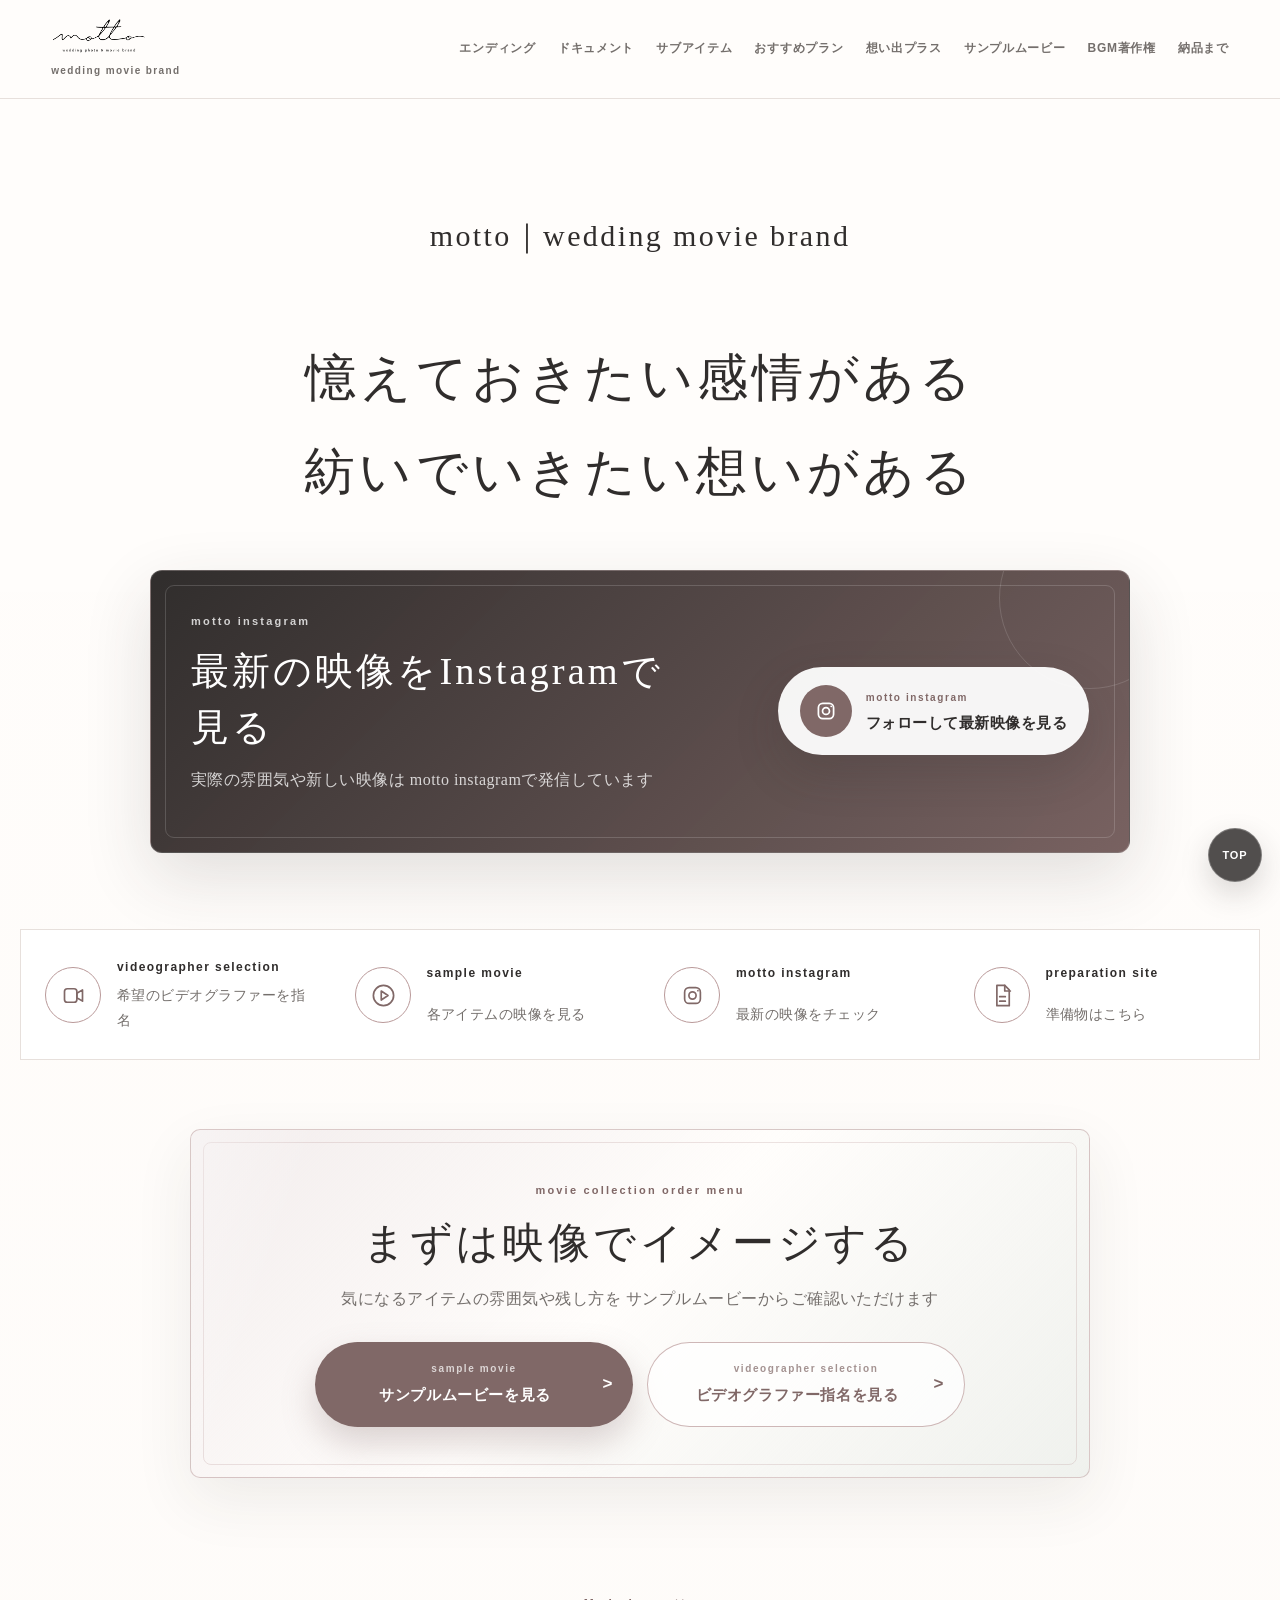
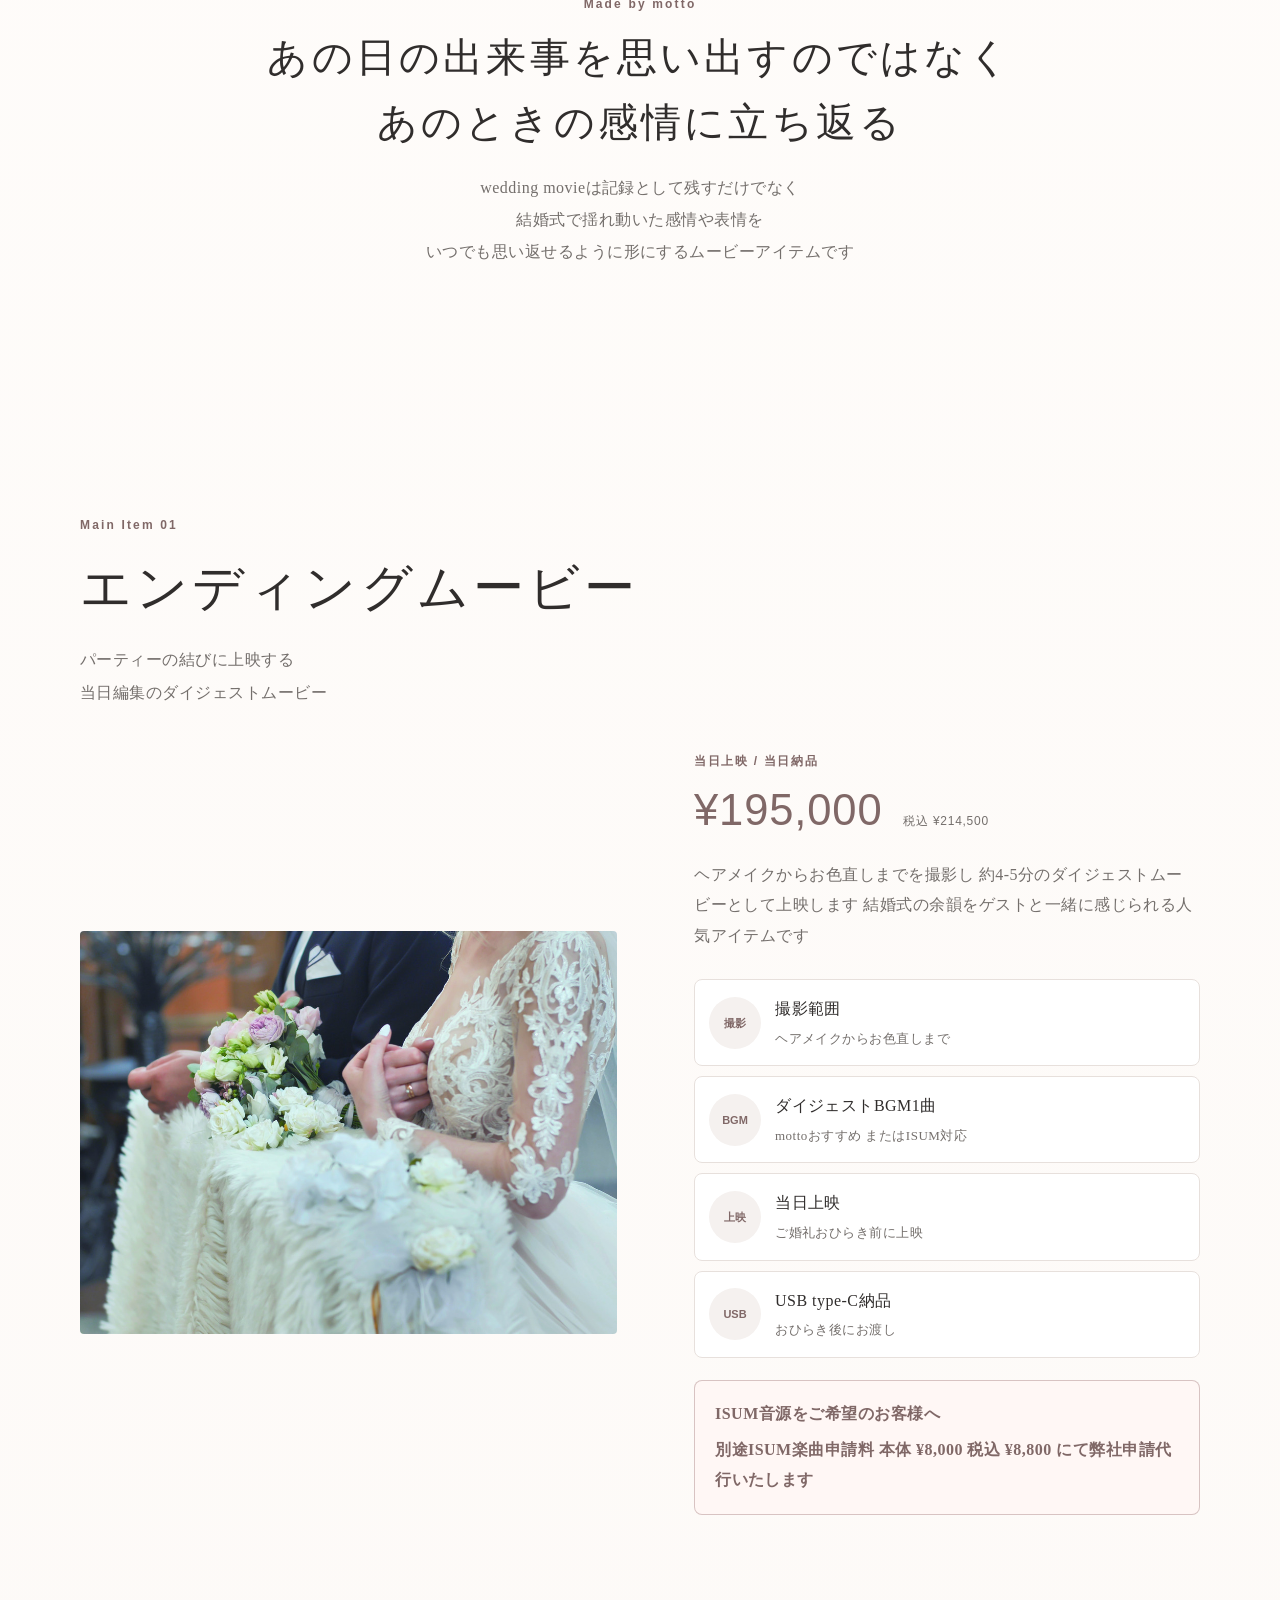
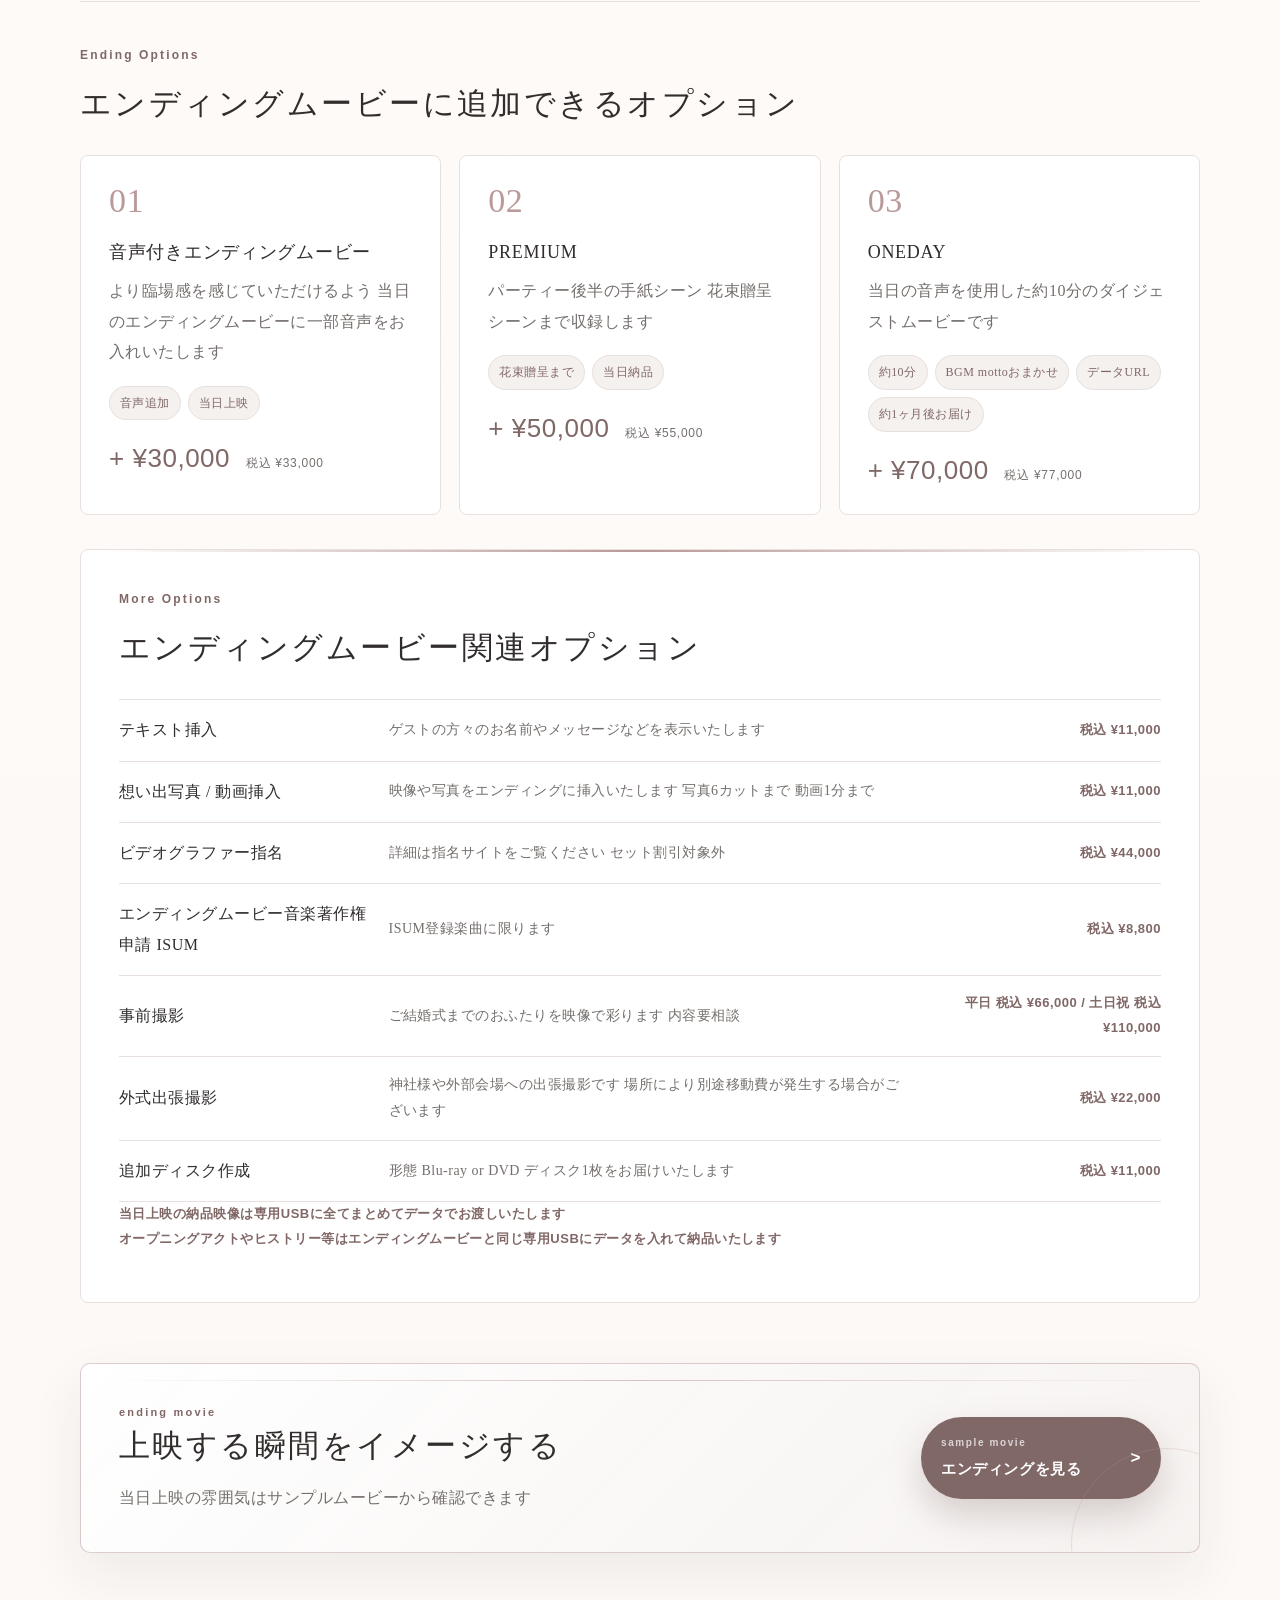
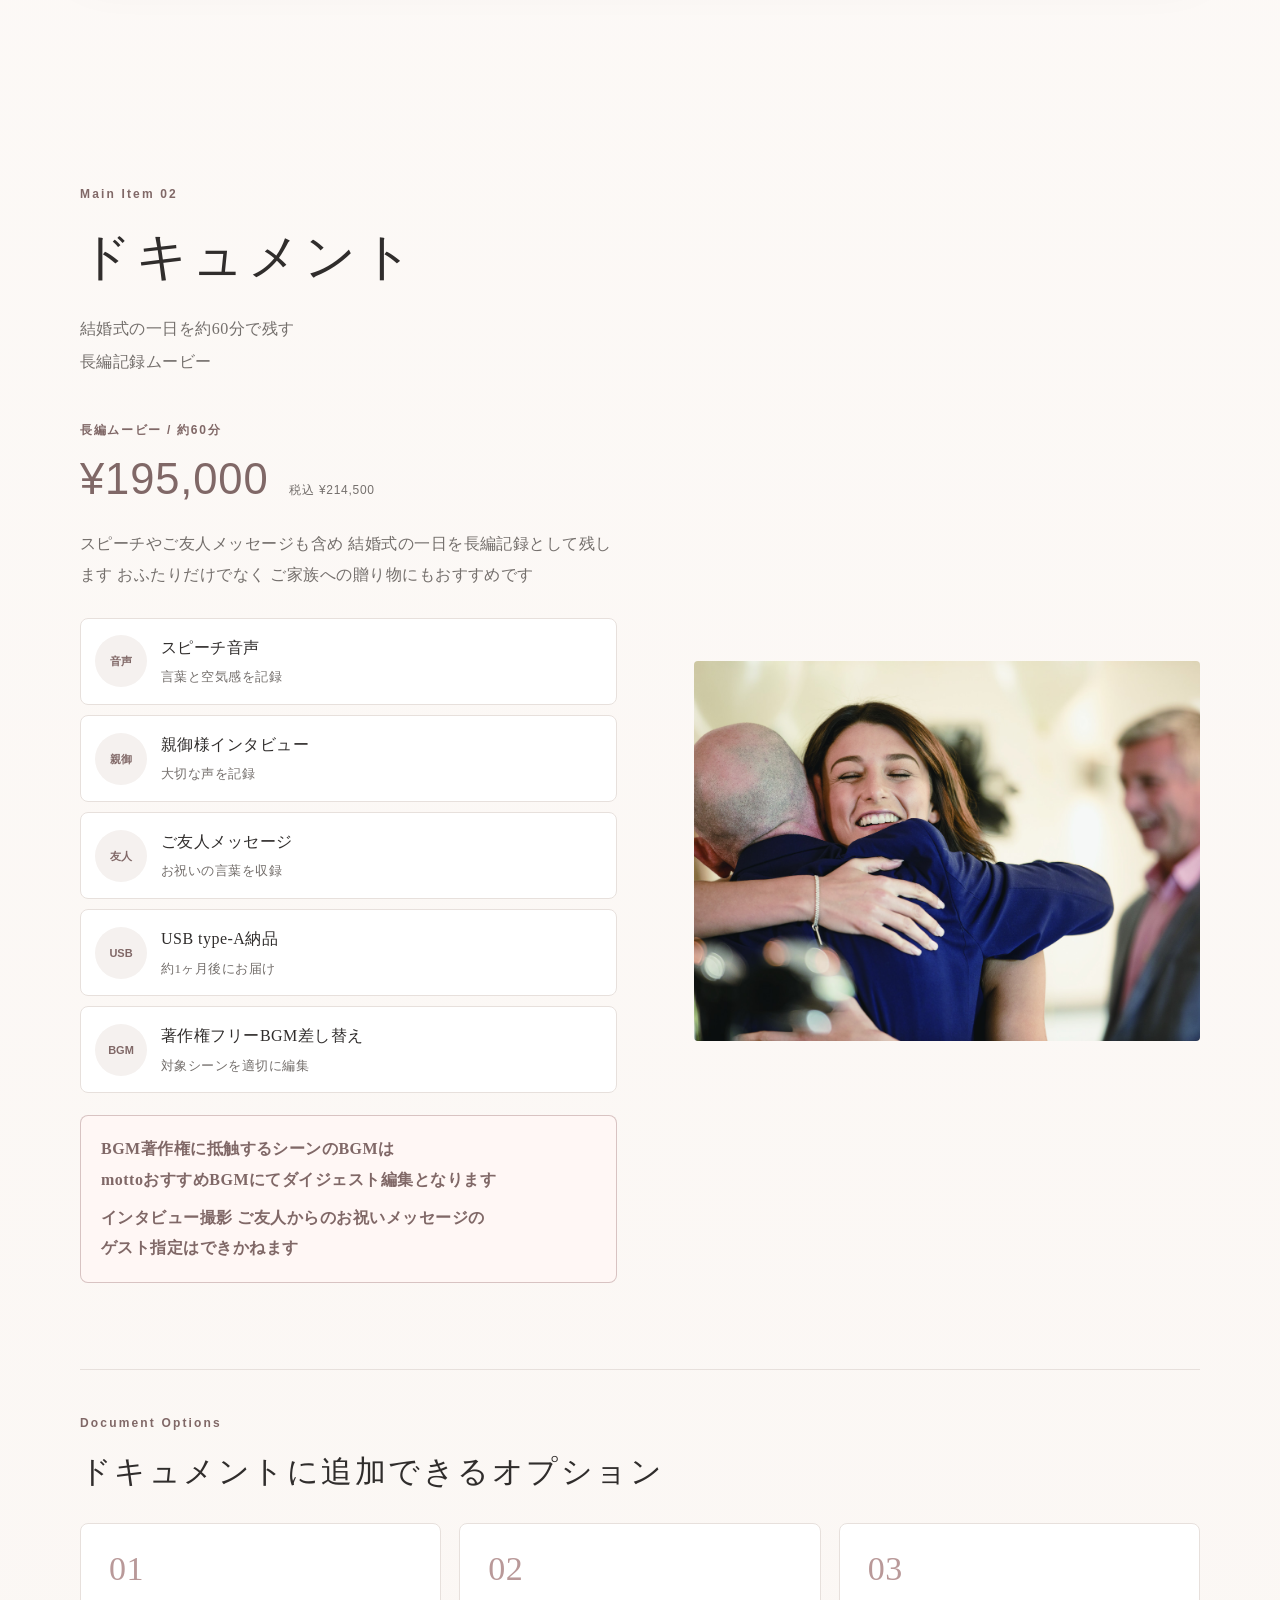
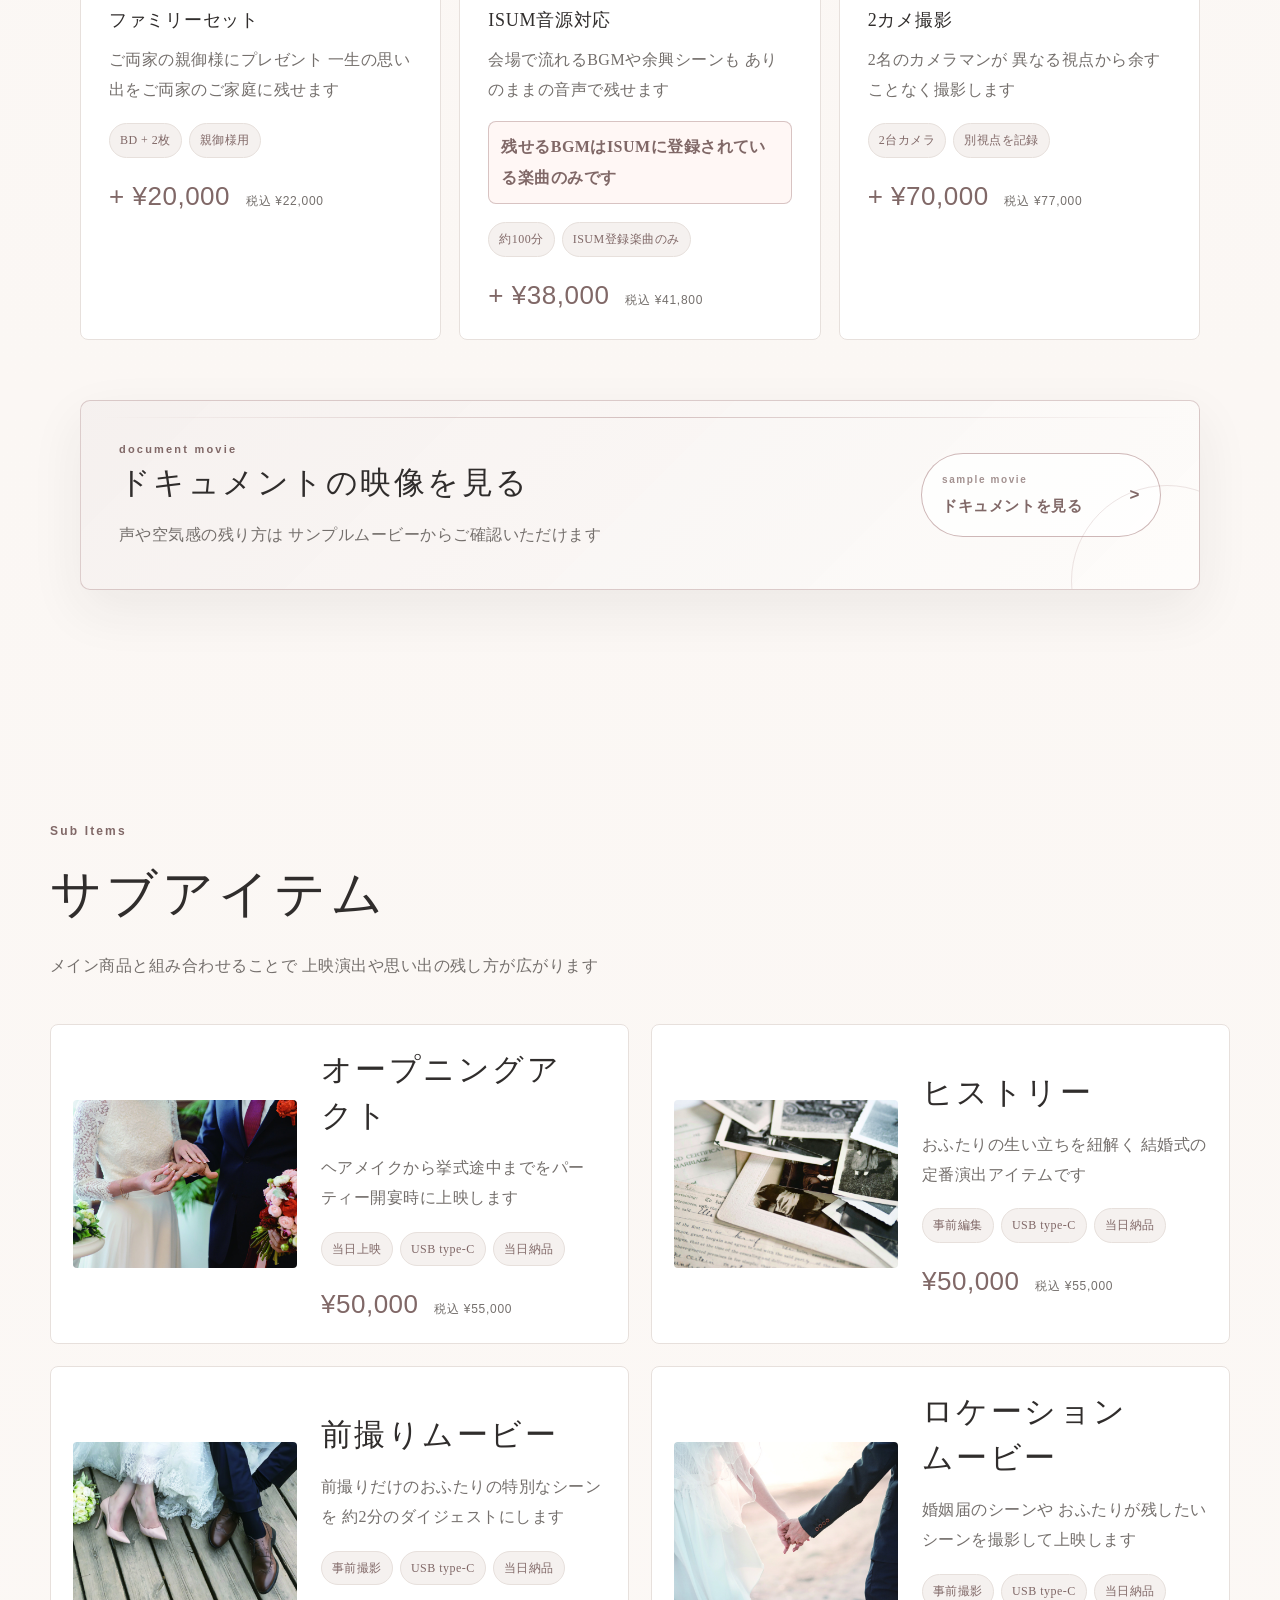
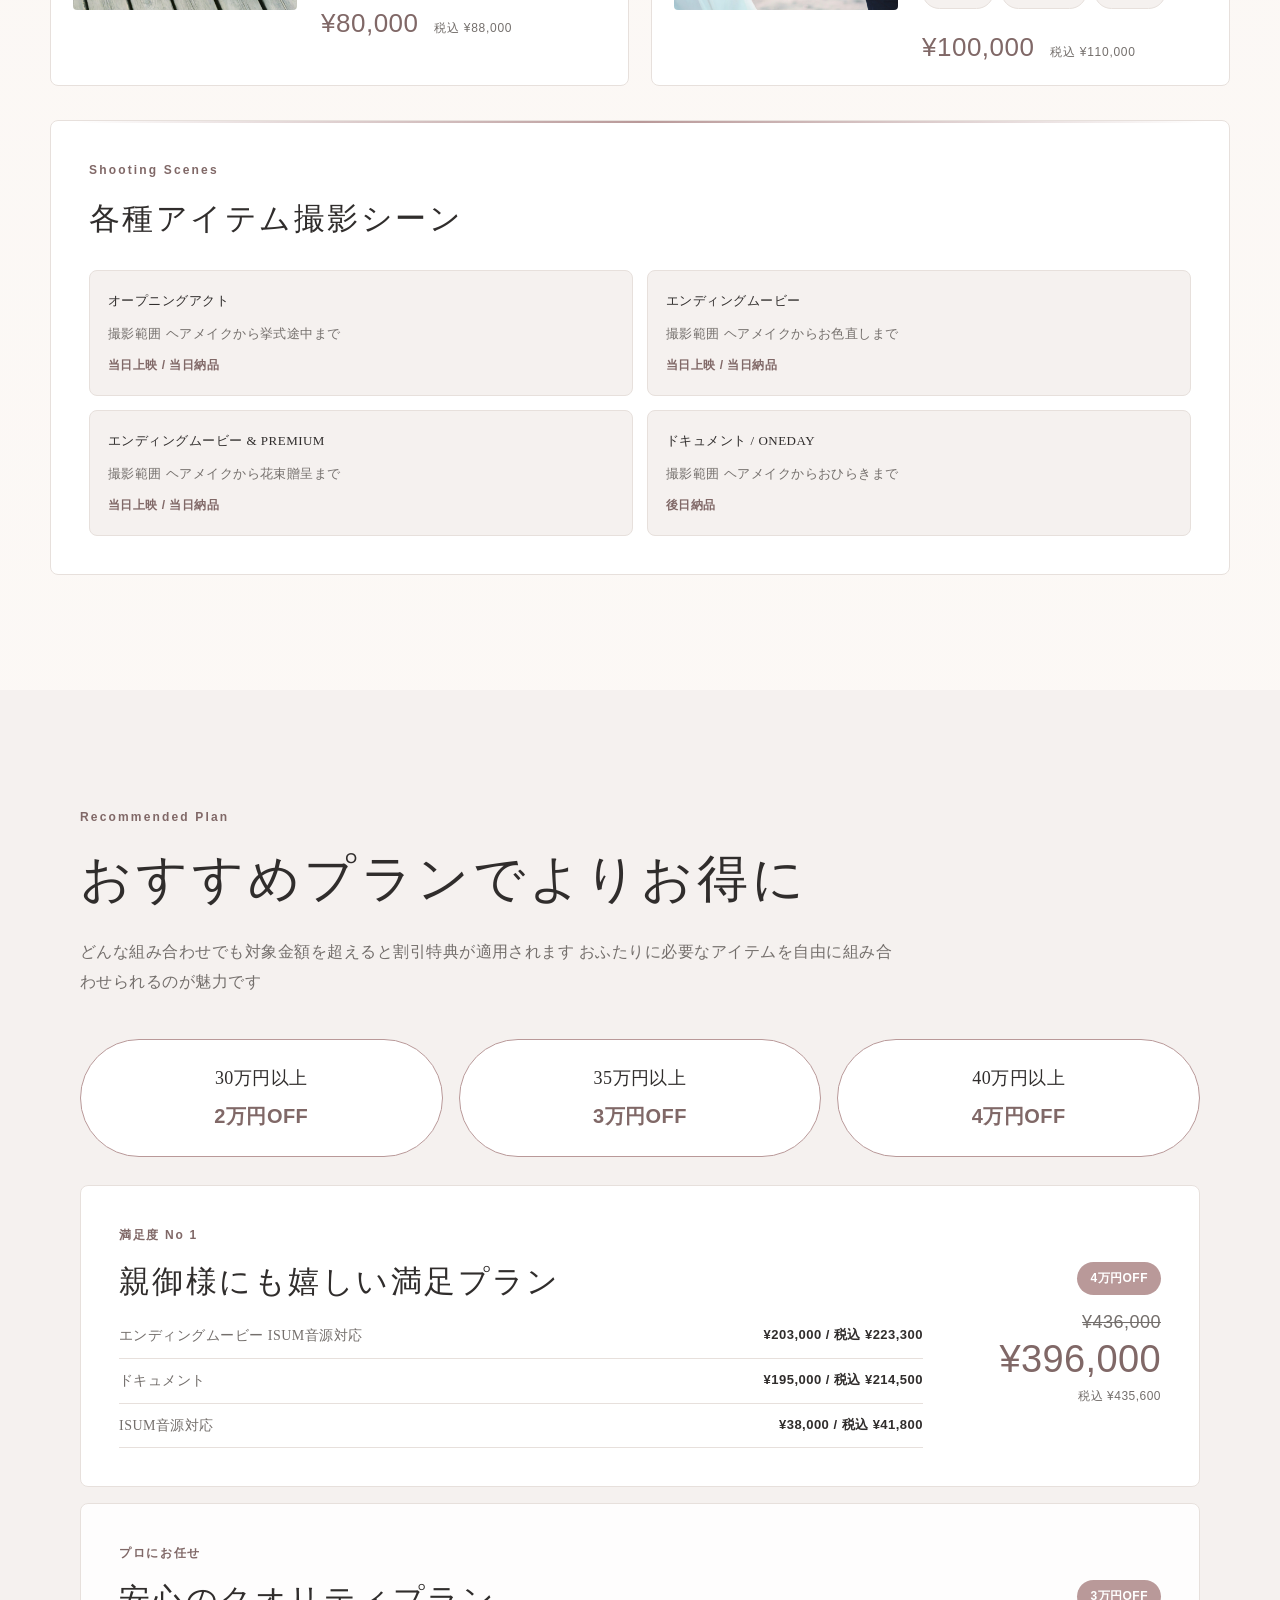
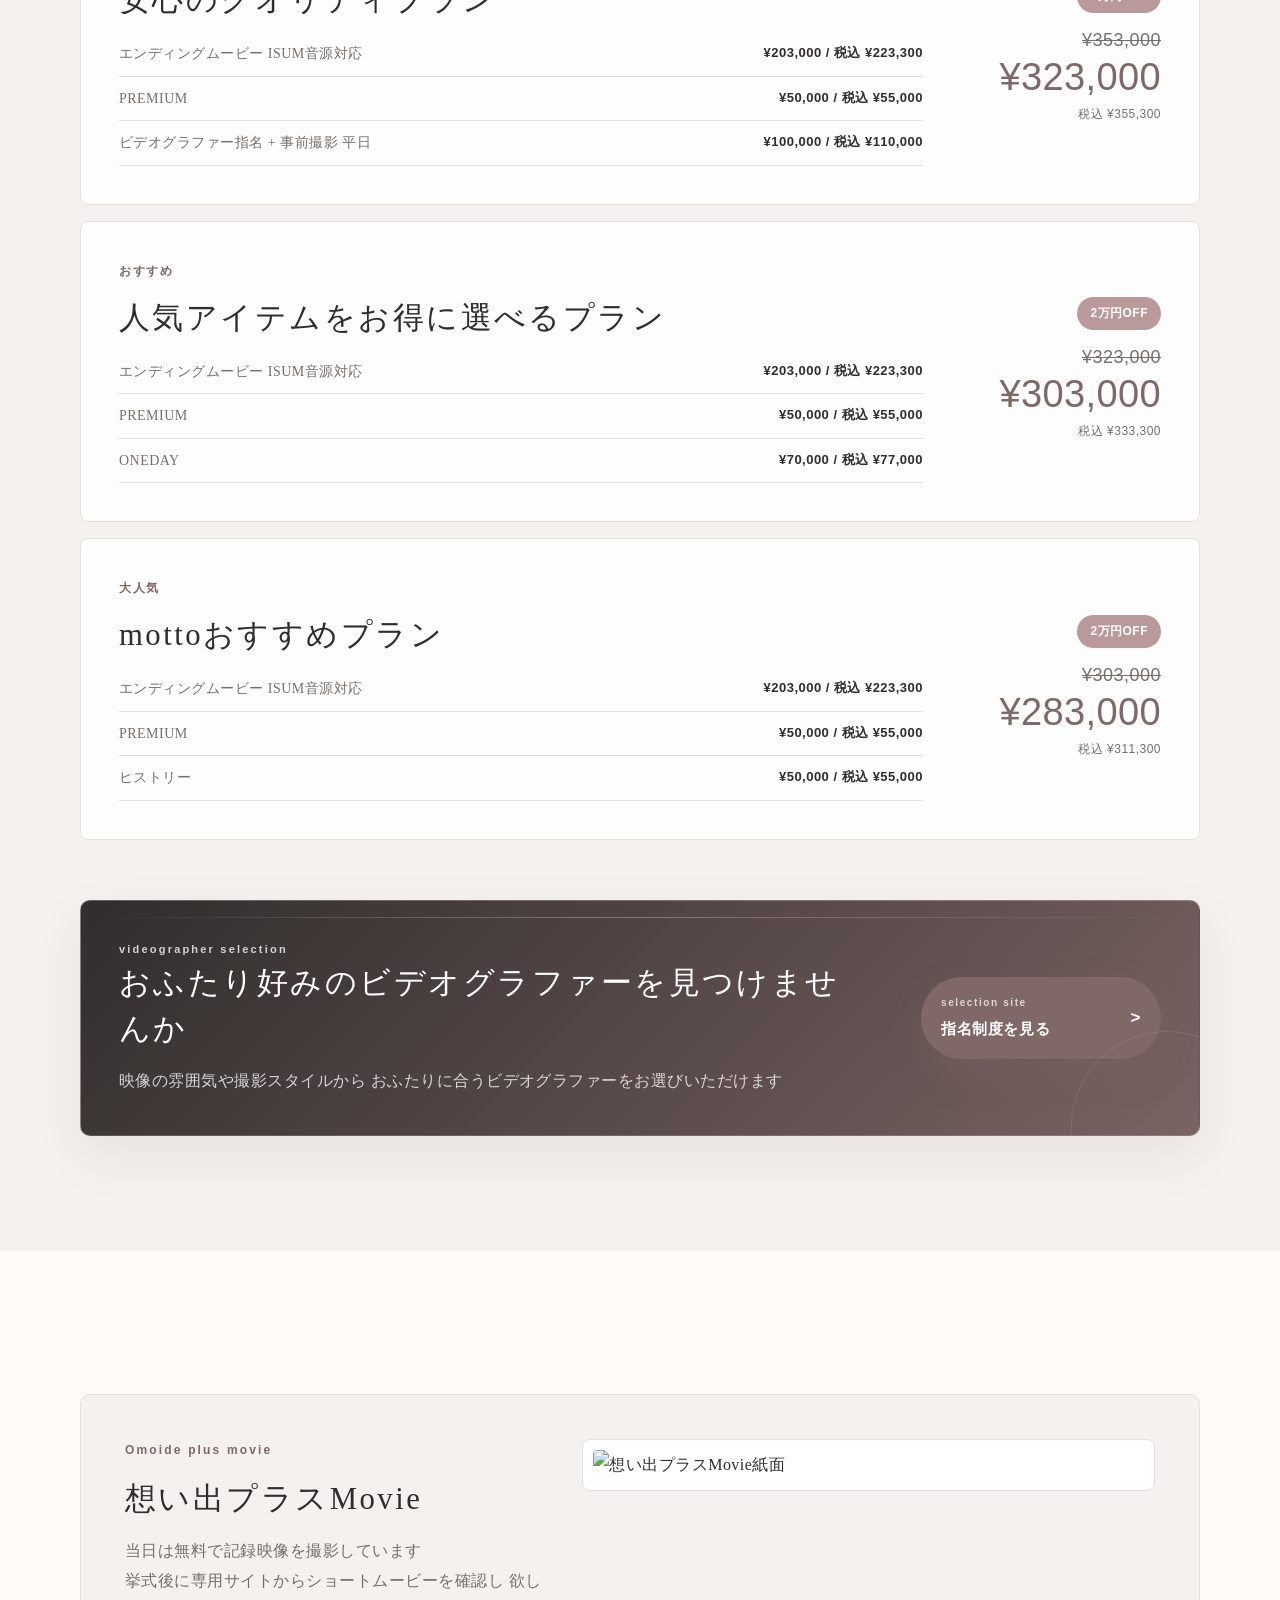
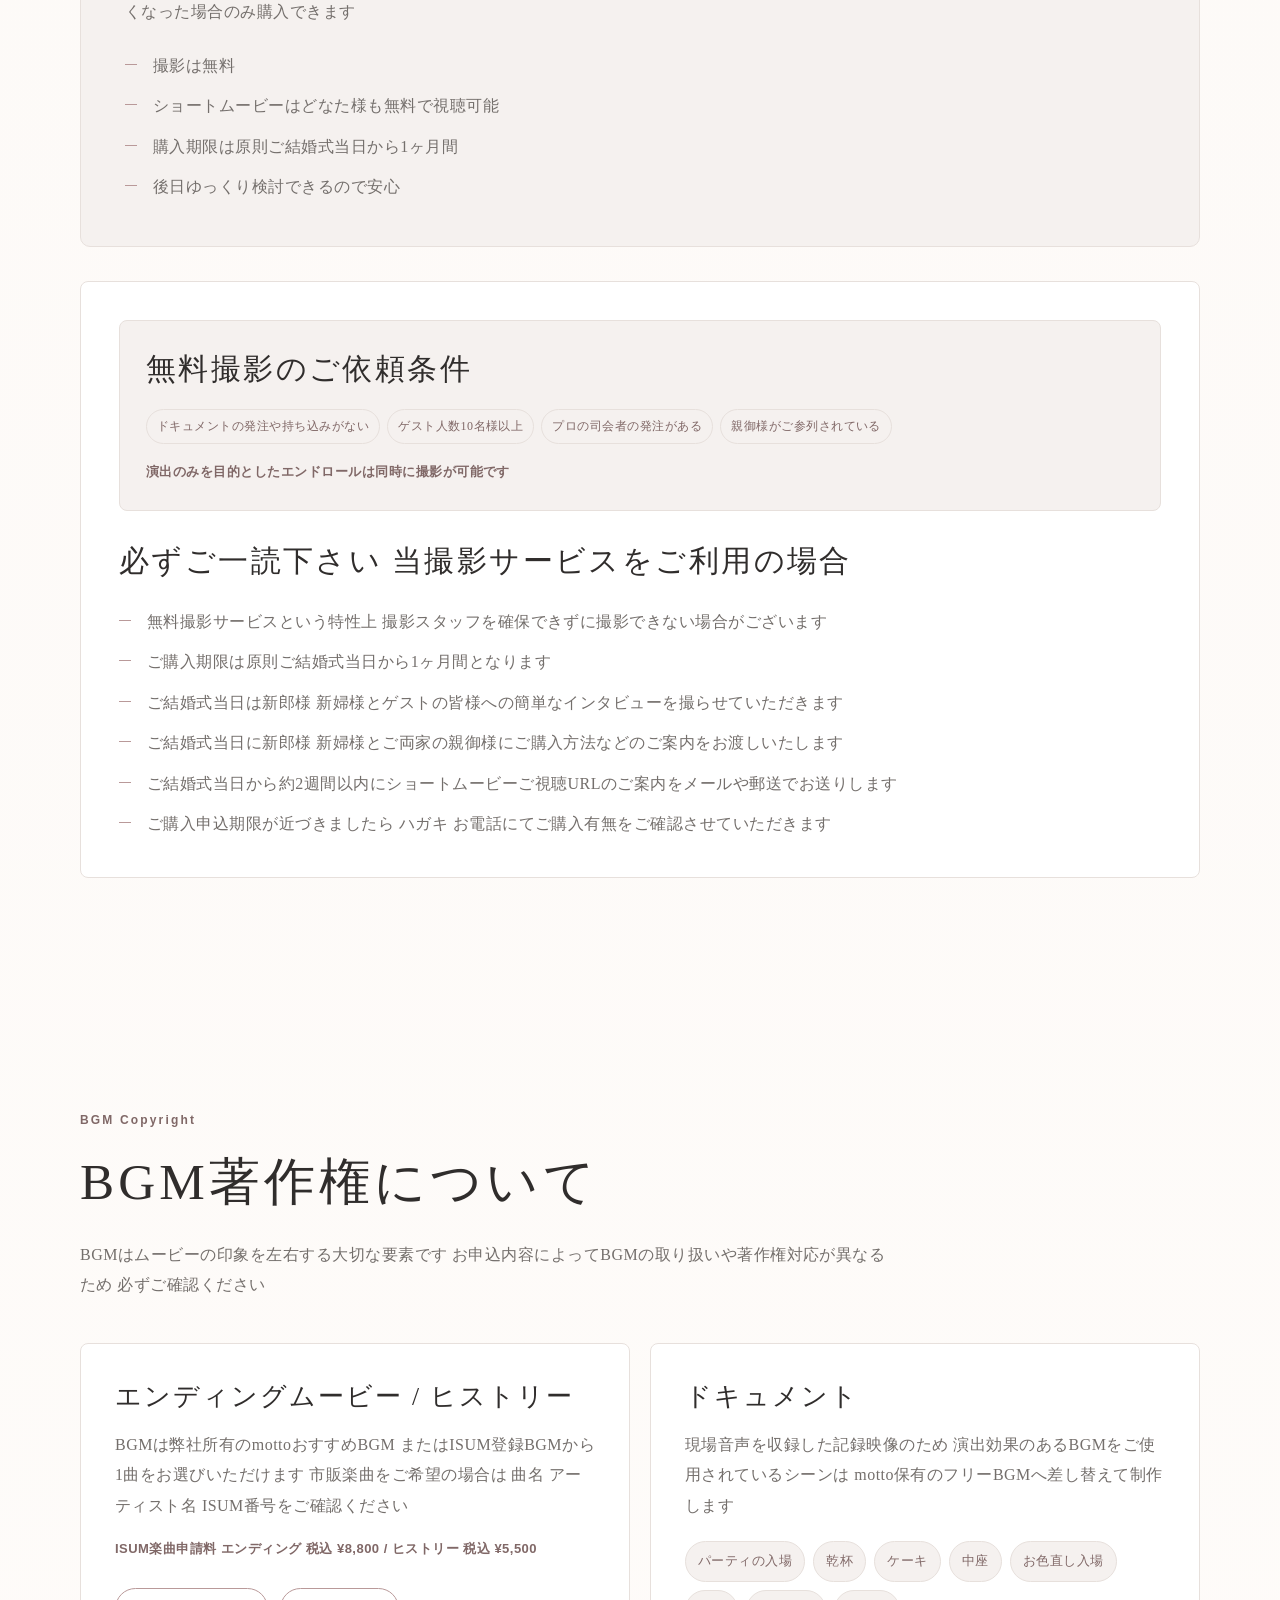
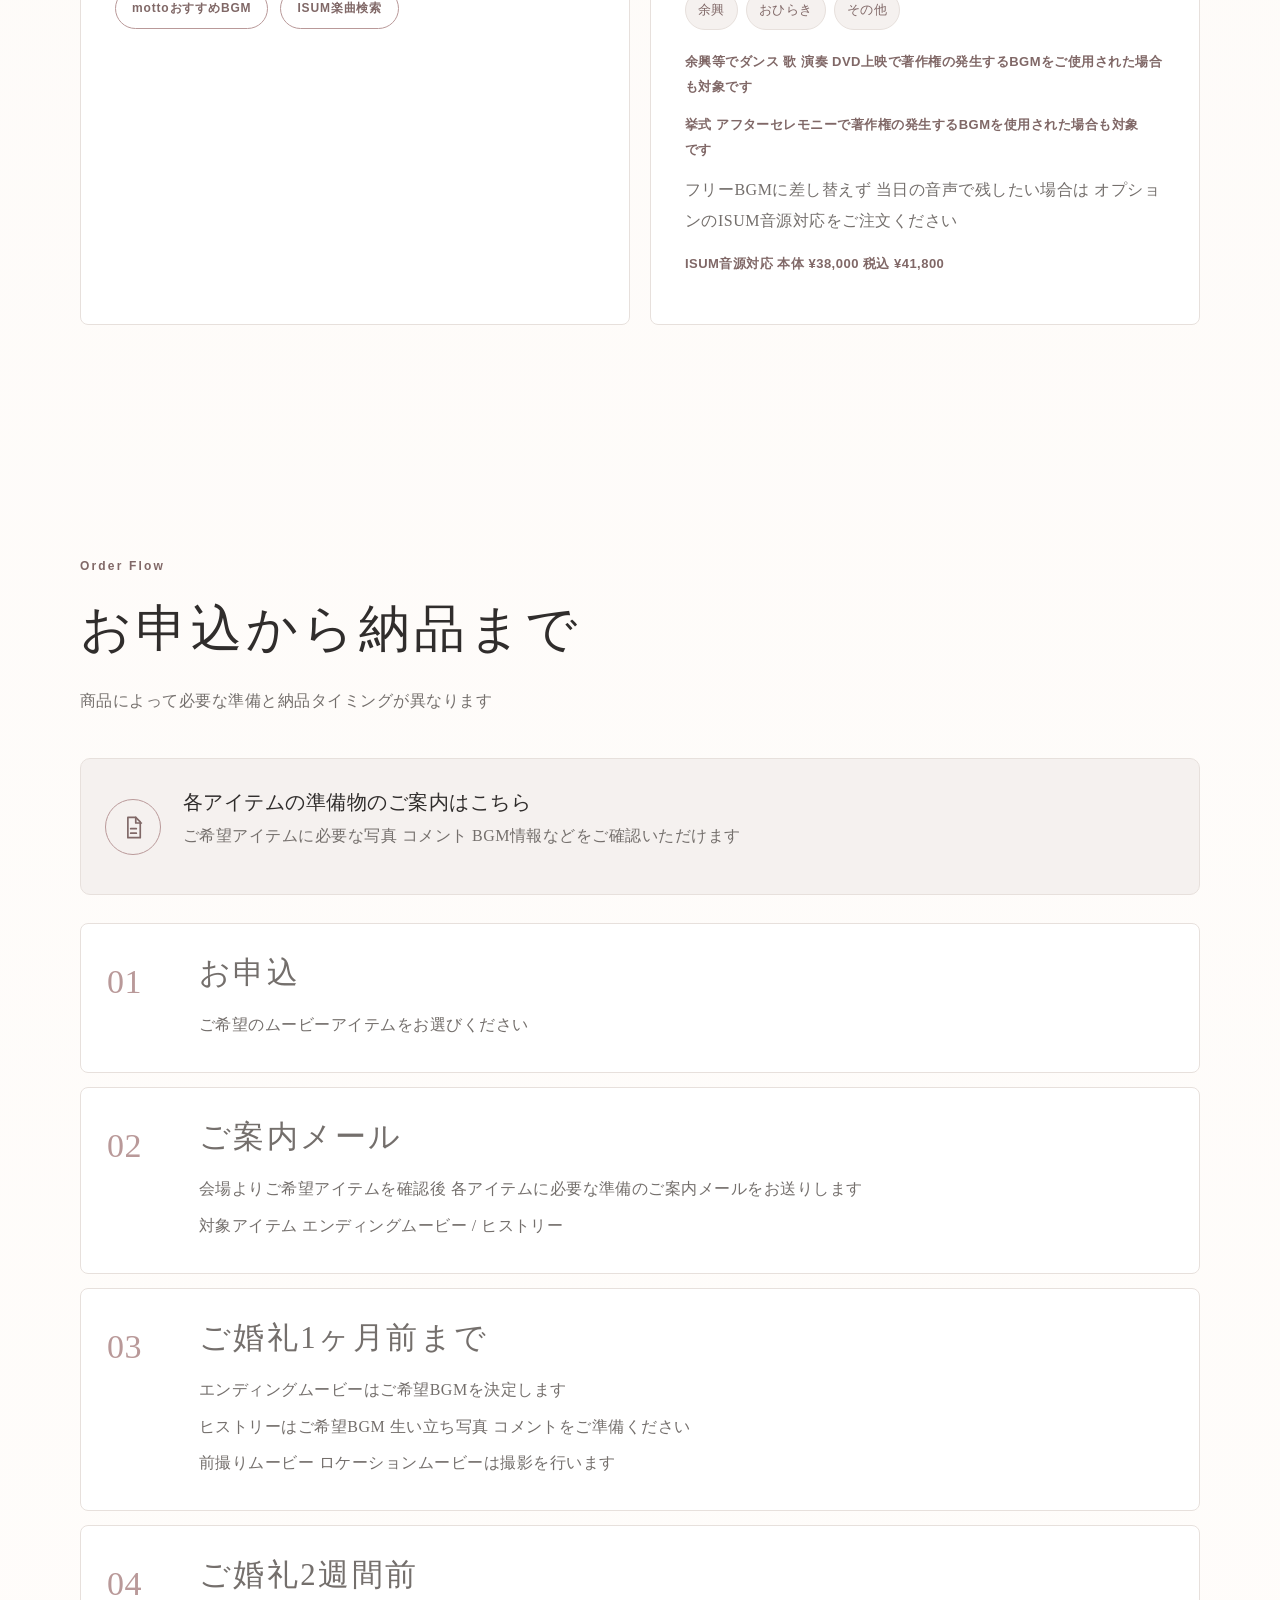
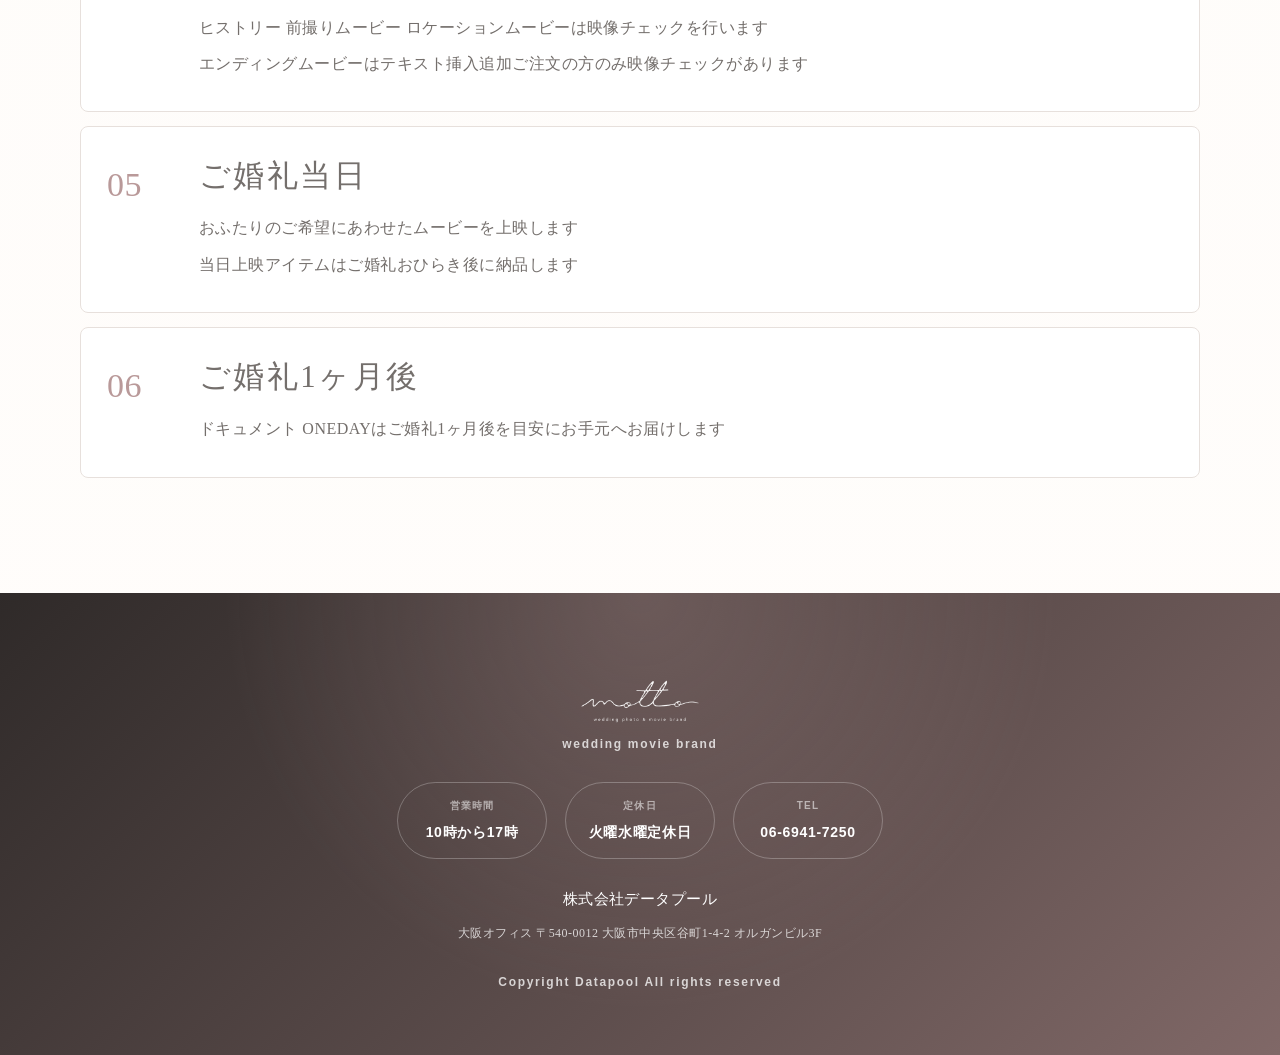
==== commit fececf6f: "Add files via upload" ====
--- a/index.html
+++ b/index.html
@@ -4,364 +4,2866 @@
     <meta charset="utf-8" />
     <meta name="viewport" content="width=device-width, initial-scale=1" />
     <title>Wedding Movie | motto movie collection</title>
-    <meta
-      name="description"
-      content="結婚式の感情を映像で残す、mottoのウェディングムービー商品紹介ページです。"
-    />
-    <link rel="stylesheet" href="./styles.css" />
+    <meta name="description" content="mottoのウェディングムービー商品紹介ページ" />
+    <style>
+/* ===== Easy Adjust Area =====
+   写真差し替え: site-config.js の images を変更
+   フォント変更: --font-ja / --font-en を変更
+   色味変更: --accent / --ink / --paper を変更
+*/
+:root {
+  --font-ja: "Yu Mincho", "YuMincho", "Hiragino Mincho ProN", "Noto Serif JP", serif;
+  --font-en: "Helvetica Neue", Arial, sans-serif;
+  --ink: #302d2c;
+  --muted: #746f6c;
+  --soft: #f5f1ef;
+  --paper: #fffdfb;
+  --white: #ffffff;
+  --line: #e7e0dc;
+  --accent: #b99999;
+  --accent-dark: #806867;
+  --green: #909d82;
+  --section-width: 1120px;
+  --wide-width: 1240px;
+  --image-radius: 4px;
+  --header-offset: 92px;
+}
+
+* {
+  box-sizing: border-box;
+  min-width: 0;
+}
+
+html {
+  scroll-behavior: smooth;
+  scroll-padding-top: calc(var(--header-offset) + 18px);
+  width: 100%;
+  overflow-x: hidden;
+}
+
+body {
+  margin: 0;
+  padding-top: var(--header-offset);
+  width: 100%;
+  min-width: 0;
+  overflow-x: hidden;
+  color: var(--ink);
+  background:
+    radial-gradient(circle at top left, rgba(185, 153, 153, 0.1), transparent 34rem),
+    linear-gradient(180deg, var(--paper), #fbf7f4 44%, var(--paper));
+  font-family: var(--font-ja);
+  line-height: 1.9;
+  letter-spacing: 0.03em;
+  -webkit-font-smoothing: antialiased;
+  font-kerning: normal;
+  line-break: strict;
+}
+
+img,
+svg {
+  display: block;
+}
+
+img {
+  max-width: 100%;
+  height: auto;
+}
+
+a {
+  color: inherit;
+  text-decoration: none;
+}
+
+p,
+h1,
+h2,
+h3,
+h4 {
+  max-width: 100%;
+  margin-top: 0;
+  text-wrap: pretty;
+  word-break: normal;
+  overflow-wrap: break-word;
+}
+
+p,
+li {
+  color: var(--muted);
+}
+
+.nowrap {
+  white-space: nowrap;
+}
+
+.site-header {
+  position: fixed;
+  top: 0;
+  left: 0;
+  right: 0;
+  z-index: 20;
+  display: flex;
+  align-items: center;
+  justify-content: space-between;
+  gap: 24px;
+  padding: 18px clamp(18px, 4vw, 56px);
+  background: rgba(255, 253, 251, 0.96);
+  border-bottom: 1px solid var(--line);
+  backdrop-filter: blur(14px);
+}
+
+.brand {
+  flex: 0 0 auto;
+  display: grid;
+  gap: 8px;
+  width: 174px;
+}
+
+.brand img {
+  width: 96px;
+  height: auto;
+}
+
+.brand span {
+  color: var(--muted);
+  font-family: var(--font-en);
+  font-size: 10px;
+  font-weight: 700;
+  letter-spacing: 0.14em;
+}
+
+.nav {
+  display: flex;
+  flex-wrap: nowrap;
+  justify-content: flex-end;
+  gap: 6px 22px;
+  overflow-x: auto;
+  color: var(--muted);
+  font-family: var(--font-en);
+  font-size: 12px;
+  font-weight: 700;
+  letter-spacing: 0.06em;
+  scrollbar-width: none;
+  white-space: nowrap;
+}
+
+.nav::-webkit-scrollbar {
+  display: none;
+}
+
+.nav a {
+  padding-block: 7px;
+  border-bottom: 1px solid transparent;
+}
+
+.nav a:hover {
+  color: var(--ink);
+  border-color: var(--accent);
+}
+
+.keep-line {
+  display: inline-block;
+  white-space: nowrap;
+}
+
+.hero-simple {
+  position: relative;
+  display: grid;
+  place-items: center;
+  min-height: 500px;
+  padding: 94px 24px 58px;
+  overflow: hidden;
+  text-align: center;
+  background: var(--paper);
+}
+
+.hero-mark {
+  margin-bottom: 30px;
+  color: var(--ink);
+  font-family: var(--font-ja);
+  font-size: clamp(19px, 2.4vw, 30px);
+  letter-spacing: 0.08em;
+}
+
+.hero-simple h1 {
+  display: grid;
+  gap: 12px;
+  margin: 0;
+  font-size: clamp(30px, 4vw, 58px);
+  font-weight: 400;
+  line-height: 1.6;
+  letter-spacing: 0.08em;
+}
+
+.hero-simple h1 span {
+  display: block;
+}
+
+.visual-intro {
+  display: grid;
+  grid-template-columns: minmax(0, 1.15fr) minmax(360px, 0.85fr);
+  width: min(var(--wide-width), calc(100% - 40px));
+  margin: 0 auto;
+  background: var(--soft);
+}
+
+.visual-photo {
+  min-height: 460px;
+  overflow: hidden;
+}
+
+.visual-photo img {
+  width: 100%;
+  height: 100%;
+  min-height: inherit;
+  object-fit: cover;
+}
+
+.visual-copy {
+  display: grid;
+  align-content: center;
+  padding: clamp(34px, 5vw, 70px);
+}
+
+.section-kicker {
+  margin-bottom: 14px;
+  color: var(--accent-dark);
+  font-family: var(--font-en);
+  font-size: 12px;
+  font-weight: 800;
+  letter-spacing: 0.18em;
+}
+
+h2 {
+  margin-bottom: 20px;
+  font-size: clamp(30px, 4vw, 52px);
+  font-weight: 400;
+  line-height: 1.45;
+  letter-spacing: 0.08em;
+}
+
+h3 {
+  margin-bottom: 14px;
+  font-size: clamp(22px, 2.4vw, 34px);
+  font-weight: 400;
+  line-height: 1.5;
+  letter-spacing: 0.08em;
+}
+
+h4 {
+  margin-bottom: 10px;
+  font-size: 18px;
+  font-weight: 500;
+  line-height: 1.6;
+  letter-spacing: 0.04em;
+}
+
+.hero-actions,
+.inline-actions {
+  display: flex;
+  flex-wrap: wrap;
+  gap: 12px;
+  margin-top: 26px;
+}
+
+.button {
+  display: inline-flex;
+  align-items: center;
+  justify-content: center;
+  min-height: 46px;
+  padding: 10px 23px;
+  border: 1px solid var(--accent);
+  border-radius: 999px;
+  font-family: var(--font-en);
+  font-size: 13px;
+  font-weight: 800;
+  letter-spacing: 0.07em;
+  transition:
+    background 180ms ease,
+    color 180ms ease,
+    transform 180ms ease;
+}
+
+.button.primary {
+  color: var(--white);
+  background: var(--accent);
+}
+
+.button.secondary {
+  color: var(--accent-dark);
+  background: transparent;
+}
+
+.button.compact {
+  min-height: 40px;
+  padding: 8px 16px;
+  font-size: 12px;
+}
+
+.button:hover,
+.link-card:hover,
+.prepare-card:hover {
+  transform: translateY(-2px);
+}
+
+.link-cards {
+  display: grid;
+  grid-template-columns: repeat(4, minmax(0, 1fr));
+  width: min(var(--wide-width), calc(100% - 40px));
+  margin: 0 auto clamp(70px, 8vw, 118px);
+  border: 1px solid var(--line);
+  background: var(--line);
+}
+
+.link-card {
+  display: grid;
+  grid-template-columns: 56px minmax(0, 1fr);
+  gap: 6px 16px;
+  align-items: center;
+  padding: 26px 24px;
+  background: var(--white);
+  transition:
+    background 180ms ease,
+    transform 180ms ease;
+  min-width: 0;
+}
+
+.link-card > * {
+  min-width: 0;
+}
+
+.link-card:hover {
+  background: #faf7f5;
+}
+
+.link-card strong {
+  color: var(--ink);
+  font-family: var(--font-en);
+  font-size: 12px;
+  font-weight: 900;
+  letter-spacing: 0.12em;
+}
+
+.link-card > span:last-child {
+  grid-column: 2;
+  color: var(--muted);
+  font-size: 14px;
+  line-height: 1.75;
+}
+
+.link-icon {
+  grid-row: span 2;
+  display: grid;
+  place-items: center;
+  width: 56px;
+  height: 56px;
+  color: var(--accent-dark);
+  border: 1px solid var(--accent);
+  border-radius: 50%;
+}
+
+.link-icon svg {
+  width: 27px;
+  height: 27px;
+  stroke: currentColor;
+  fill: none;
+  stroke-width: 1.5;
+  stroke-linecap: round;
+  stroke-linejoin: round;
+}
+
+.instagram-cta {
+  position: relative;
+  display: grid;
+  grid-template-columns: minmax(0, 1fr) minmax(260px, auto);
+  gap: clamp(18px, 4vw, 40px);
+  align-items: center;
+  width: min(980px, calc(100% - 40px));
+  margin: -22px auto clamp(46px, 6vw, 76px);
+  padding: clamp(24px, 4vw, 40px);
+  overflow: hidden;
+  background:
+    linear-gradient(135deg, rgba(48, 45, 44, 0.96), rgba(128, 104, 103, 0.9)),
+    var(--ink);
+  border: 1px solid rgba(255, 255, 255, 0.18);
+  border-radius: 12px;
+  box-shadow: 0 24px 68px rgba(48, 45, 44, 0.14);
+}
+
+.instagram-cta::before {
+  content: "";
+  position: absolute;
+  inset: 14px;
+  pointer-events: none;
+  border: 1px solid rgba(255, 255, 255, 0.16);
+  border-radius: 9px;
+}
+
+.instagram-cta::after {
+  content: "";
+  position: absolute;
+  right: -52px;
+  top: -64px;
+  width: 180px;
+  height: 180px;
+  pointer-events: none;
+  border: 1px solid rgba(255, 255, 255, 0.14);
+  border-radius: 50%;
+}
+
+.instagram-copy {
+  position: relative;
+  z-index: 1;
+}
+
+.instagram-copy h2 {
+  margin-bottom: 10px;
+  color: var(--white);
+  font-size: clamp(26px, 3vw, 40px);
+}
+
+.instagram-copy p {
+  color: rgba(255, 255, 255, 0.78);
+}
+
+.insta-follow-button {
+  position: relative;
+  z-index: 1;
+  display: grid;
+  grid-template-columns: 52px minmax(0, 1fr);
+  gap: 2px 14px;
+  align-items: center;
+  min-height: 88px;
+  padding: 18px 22px;
+  color: var(--accent-dark);
+  background: rgba(255, 255, 255, 0.94);
+  border-radius: 999px;
+  box-shadow: 0 18px 46px rgba(48, 45, 44, 0.18);
+  transition:
+    box-shadow 240ms ease,
+    transform 240ms ease;
+}
+
+.insta-follow-button:hover {
+  transform: translateY(-3px);
+  box-shadow: 0 24px 58px rgba(48, 45, 44, 0.22);
+}
+
+.insta-icon {
+  grid-row: span 2;
+  display: grid;
+  place-items: center;
+  width: 52px;
+  height: 52px;
+  color: var(--white);
+  background: var(--accent-dark);
+  border-radius: 50%;
+}
+
+.insta-icon svg {
+  width: 26px;
+  height: 26px;
+  stroke: currentColor;
+  fill: none;
+  stroke-width: 1.6;
+  stroke-linecap: round;
+  stroke-linejoin: round;
+}
+
+.insta-follow-button > span:not(.insta-icon) {
+  color: var(--accent-dark);
+  font-family: var(--font-en);
+  font-size: 10px;
+  font-weight: 900;
+  letter-spacing: 0.16em;
+}
+
+.insta-follow-button strong {
+  color: var(--ink);
+  font-size: 15px;
+  line-height: 1.45;
+}
+
+.primary-cta {
+  position: relative;
+  width: min(900px, calc(100% - 40px));
+  margin: clamp(-34px, -3vw, -18px) auto clamp(82px, 9vw, 128px);
+  padding: clamp(30px, 5vw, 50px);
+  overflow: hidden;
+  text-align: center;
+  background:
+    linear-gradient(135deg, rgba(185, 153, 153, 0.18), rgba(255, 253, 251, 0.96) 48%, rgba(144, 157, 130, 0.14)),
+    var(--white);
+  border: 1px solid rgba(185, 153, 153, 0.5);
+  border-radius: 10px;
+  box-shadow: 0 22px 60px rgba(48, 45, 44, 0.08);
+}
+
+.primary-cta::before {
+  content: "";
+  position: absolute;
+  inset: 12px;
+  pointer-events: none;
+  border: 1px solid rgba(185, 153, 153, 0.28);
+  border-radius: 8px;
+}
+
+.primary-cta::after {
+  content: "";
+  position: absolute;
+  top: -35%;
+  left: -35%;
+  width: 42%;
+  height: 170%;
+  pointer-events: none;
+  background: linear-gradient(90deg, transparent, rgba(255, 255, 255, 0.58), transparent);
+  transform: rotate(18deg);
+  animation: ctaShine 4.8s ease-in-out infinite;
+}
+
+.cta-eyebrow {
+  margin: 0 0 12px;
+  color: var(--accent-dark);
+  font-family: var(--font-en);
+  font-size: 11px;
+  font-weight: 900;
+  letter-spacing: 0.2em;
+}
+
+.primary-cta h2 {
+  margin-bottom: 10px;
+  font-size: clamp(27px, 3.5vw, 42px);
+}
+
+.primary-cta p {
+  margin-inline: auto;
+  max-width: 620px;
+}
+
+.cta-actions {
+  display: grid;
+  grid-template-columns: repeat(2, minmax(0, 1fr));
+  gap: 14px;
+  max-width: 650px;
+  margin: 28px auto 0;
+}
+
+.cta-button {
+  position: relative;
+  display: grid;
+  gap: 3px;
+  align-content: center;
+  min-height: 74px;
+  padding: 16px 20px;
+  overflow: hidden;
+  border-radius: 999px;
+  font-family: var(--font-en);
+  transition:
+    transform 220ms ease,
+    box-shadow 220ms ease,
+    background 220ms ease;
+}
+
+.cta-button::after {
+  content: ">";
+  position: absolute;
+  right: 20px;
+  top: 50%;
+  color: currentColor;
+  font-family: var(--font-en);
+  font-size: 17px;
+  font-weight: 800;
+  transform: translateY(-50%);
+  transition: transform 220ms ease;
+}
+
+.cta-button:hover {
+  transform: translateY(-3px);
+}
+
+.cta-button:hover::after {
+  transform: translate(4px, -50%);
+}
+
+.section-cta.reveal.is-visible .cta-button,
+.primary-cta.reveal.is-visible .cta-button {
+  animation: ctaBreath 2.9s ease-in-out 900ms infinite;
+}
+
+.cta-button.primary {
+  color: var(--white);
+  background: var(--accent-dark);
+  box-shadow: 0 16px 34px rgba(128, 104, 103, 0.28);
+}
+
+.cta-button.secondary {
+  color: var(--accent-dark);
+  background: rgba(255, 255, 255, 0.72);
+  border: 1px solid rgba(185, 153, 153, 0.7);
+}
+
+.cta-button span {
+  font-size: 10px;
+  font-weight: 800;
+  letter-spacing: 0.16em;
+  opacity: 0.72;
+}
+
+.cta-button strong {
+  padding-right: 18px;
+  font-size: 15px;
+  font-weight: 800;
+  letter-spacing: 0.04em;
+}
+
+.concept,
+.product-section,
+.plan-section,
+.info-section,
+.flow-section {
+  width: min(var(--section-width), calc(100% - 40px));
+  margin: 0 auto;
+  padding: clamp(74px, 9vw, 132px) 0;
+}
+
+.concept {
+  max-width: 1080px;
+  text-align: center;
+  padding-top: 0;
+}
+
+.concept h2 {
+  display: grid;
+  gap: 8px;
+  font-size: clamp(34px, 3.1vw, 48px);
+}
+
+.concept h2 span {
+  display: block;
+  white-space: nowrap;
+}
+
+.lead-lines {
+  display: grid;
+  gap: 2px;
+}
+
+.lead-lines span {
+  display: block;
+}
+
+.section-label {
+  max-width: 820px;
+  margin-bottom: 42px;
+}
+
+.main-product {
+  display: grid;
+  grid-template-columns: minmax(0, 1.03fr) minmax(360px, 0.97fr);
+  gap: clamp(36px, 6vw, 80px);
+  align-items: center;
+  margin-bottom: clamp(48px, 7vw, 86px);
+  min-width: 0;
+}
+
+.main-product.reverse .product-media {
+  order: 2;
+}
+
+.product-media img {
+  width: 100%;
+  aspect-ratio: 4 / 3;
+  object-fit: cover;
+  border-radius: var(--image-radius);
+  transition:
+    filter 900ms ease,
+    transform 900ms ease;
+}
+
+.product-media:hover img,
+.sub-card:hover img {
+  transform: scale(1.055);
+}
+
+.product-subtitle {
+  margin-bottom: 12px;
+  color: var(--accent-dark);
+  font-family: var(--font-en);
+  font-size: 12px;
+  font-weight: 800;
+  letter-spacing: 0.14em;
+}
+
+.price,
+.option-price {
+  color: var(--accent-dark);
+  font-family: var(--font-en);
+  font-variant-numeric: tabular-nums;
+  letter-spacing: 0.02em;
+  text-wrap: balance;
+}
+
+.price {
+  margin-bottom: 24px;
+  font-size: clamp(32px, 3.4vw, 44px);
+  font-weight: 400;
+  line-height: 1.18;
+}
+
+.price small,
+.option-price small {
+  display: inline;
+  margin-top: 0;
+  margin-left: 8px;
+  color: var(--muted);
+  font-family: var(--font-en);
+  font-size: 12px;
+  letter-spacing: 0.06em;
+  white-space: nowrap;
+}
+
+.icon-list,
+.check-list,
+.plan-items,
+.simple-tags {
+  margin: 0;
+  padding: 0;
+  list-style: none;
+}
+
+.icon-list {
+  display: grid;
+  gap: 10px;
+  margin-top: 28px;
+}
+
+.icon-list li {
+  display: grid;
+  grid-template-columns: 52px 1fr;
+  gap: 2px 14px;
+  align-items: center;
+  padding: 14px;
+  background: var(--white);
+  border: 1px solid var(--line);
+  border-radius: 8px;
+}
+
+.mini-icon {
+  grid-row: span 2;
+  display: grid;
+  place-items: center;
+  width: 52px;
+  height: 52px;
+  color: var(--accent-dark);
+  background: var(--soft);
+  border-radius: 50%;
+  font-family: var(--font-en);
+  font-size: 11px;
+  font-weight: 800;
+  letter-spacing: 0;
+  line-height: 1;
+  white-space: nowrap;
+}
+
+.icon-list strong {
+  color: var(--ink);
+  font-weight: 500;
+}
+
+.icon-list small {
+  color: var(--muted);
+  font-size: 13px;
+}
+
+.important-note,
+.notice-box {
+  margin-top: 22px;
+  padding: 18px 20px;
+  background: #fff7f5;
+  border: 1px solid rgba(185, 153, 153, 0.55);
+  border-radius: 8px;
+}
+
+.important-note strong {
+  display: block;
+  margin-bottom: 6px;
+  color: var(--accent-dark);
+  font-weight: 700;
+}
+
+.important-note p,
+.notice-box p {
+  margin: 0 0 8px;
+  color: var(--accent-dark);
+  font-weight: 700;
+  overflow-wrap: normal;
+}
+
+.important-note p:last-child,
+.notice-box p:last-child {
+  margin-bottom: 0;
+}
+
+.notice-box p span {
+  display: block;
+}
+
+.option-group {
+  padding-top: 42px;
+  border-top: 1px solid var(--line);
+}
+
+.option-title {
+  max-width: 720px;
+  margin-bottom: 28px;
+}
+
+.option-grid {
+  display: grid;
+  grid-template-columns: repeat(3, minmax(0, 1fr));
+  gap: 18px;
+}
+
+.option-card {
+  min-height: 100%;
+  padding: 28px;
+  background: var(--white);
+  border: 1px solid var(--line);
+  border-radius: 8px;
+  min-width: 0;
+}
+
+.option-num {
+  display: inline-block;
+  margin-bottom: 20px;
+  color: var(--accent);
+  font-family: Georgia, "Times New Roman", serif;
+  font-size: 34px;
+  line-height: 1;
+}
+
+.simple-tags {
+  display: flex;
+  flex-wrap: wrap;
+  gap: 7px;
+  margin-top: 18px;
+}
+
+.simple-tags li {
+  padding: 5px 10px;
+  color: var(--accent-dark);
+  background: var(--soft);
+  border: 1px solid var(--line);
+  border-radius: 999px;
+  font-size: 12px;
+}
+
+.option-price {
+  margin: 22px 0 0;
+  font-size: 26px;
+  line-height: 1.25;
+}
+
+.option-caution {
+  margin: 12px 0 0;
+  padding: 10px 12px;
+  color: var(--accent-dark);
+  background: #fff7f5;
+  border: 1px solid rgba(185, 153, 153, 0.55);
+  border-radius: 8px;
+  font-weight: 700;
+}
+
+.detail-panel,
+.scene-panel,
+.memory-notice {
+  position: relative;
+  margin-top: 34px;
+  padding: clamp(24px, 4vw, 38px);
+  background: var(--white);
+  border: 1px solid var(--line);
+  border-radius: 8px;
+}
+
+.detail-panel::before,
+.scene-panel::before {
+  content: "";
+  position: absolute;
+  left: 24px;
+  right: 24px;
+  top: 0;
+  height: 2px;
+  background: linear-gradient(90deg, transparent, var(--accent), transparent);
+  transform: scaleX(0);
+  transform-origin: center;
+  transition: transform 900ms ease;
+}
+
+.section-cta {
+  position: relative;
+  display: grid;
+  grid-template-columns: minmax(0, 1fr) minmax(240px, auto);
+  gap: 28px;
+  align-items: center;
+  margin-top: clamp(34px, 5vw, 60px);
+  padding: clamp(24px, 4vw, 38px);
+  overflow: hidden;
+  background:
+    linear-gradient(135deg, rgba(255, 255, 255, 0.92), rgba(245, 241, 239, 0.9)),
+    var(--white);
+  border: 1px solid rgba(185, 153, 153, 0.48);
+  border-radius: 10px;
+  box-shadow: 0 20px 54px rgba(48, 45, 44, 0.07);
+}
+
+.section-cta::before {
+  content: "";
+  position: absolute;
+  left: 20px;
+  right: 20px;
+  top: 16px;
+  height: 1px;
+  background: linear-gradient(90deg, transparent, rgba(185, 153, 153, 0.58), transparent);
+  transform: scaleX(0);
+  transform-origin: center;
+  transition: transform 900ms ease;
+}
+
+.section-cta::after {
+  content: "";
+  position: absolute;
+  right: -64px;
+  bottom: -88px;
+  width: 190px;
+  height: 190px;
+  pointer-events: none;
+  border: 1px solid rgba(185, 153, 153, 0.25);
+  border-radius: 50%;
+}
+
+.section-cta.muted {
+  background:
+    linear-gradient(135deg, rgba(245, 241, 239, 0.96), rgba(255, 253, 251, 0.94)),
+    var(--soft);
+}
+
+.section-cta.dark {
+  color: var(--white);
+  background:
+    linear-gradient(135deg, rgba(48, 45, 44, 0.96), rgba(128, 104, 103, 0.92)),
+    var(--ink);
+  border-color: rgba(255, 255, 255, 0.2);
+}
+
+.section-cta.dark p,
+.section-cta.dark .cta-eyebrow {
+  color: rgba(255, 255, 255, 0.78);
+}
+
+.section-cta.dark h3 {
+  color: var(--white);
+}
+
+.section-cta p {
+  margin-bottom: 0;
+}
+
+.section-cta .cta-button {
+  min-width: 240px;
+}
+
+.detail-list {
+  display: grid;
+  gap: 0;
+  border-top: 1px solid var(--line);
+}
+
+.detail-list div {
+  display: grid;
+  grid-template-columns: minmax(150px, 0.75fr) minmax(0, 1.55fr) minmax(160px, 0.7fr);
+  gap: 18px;
+  align-items: center;
+  padding: 15px 0;
+  border-bottom: 1px solid var(--line);
+}
+
+.detail-list strong {
+  color: var(--ink);
+  font-weight: 500;
+}
+
+.detail-list span {
+  color: var(--muted);
+  font-size: 14px;
+}
+
+.detail-list em {
+  color: var(--accent-dark);
+  font-family: var(--font-en);
+  font-size: 13px;
+  font-style: normal;
+  font-weight: 800;
+  text-align: right;
+}
+
+.scene-bars {
+  display: grid;
+  grid-template-columns: repeat(2, minmax(0, 1fr));
+  gap: 14px;
+}
+
+.scene-bars div {
+  display: grid;
+  gap: 8px;
+  padding: 18px;
+  background: var(--soft);
+  border: 1px solid var(--line);
+  border-radius: 8px;
+}
+
+.scene-bars strong,
+.scene-bars em,
+.scene-bars small {
+  color: var(--ink);
+  font-size: 13px;
+  font-style: normal;
+  font-weight: 500;
+  overflow-wrap: break-word;
+}
+
+.scene-bars small {
+  color: var(--muted);
+}
+
+.scene-bars em {
+  color: var(--accent-dark);
+  font-family: var(--font-en);
+  font-size: 12px;
+  font-weight: 800;
+}
+
+.sub-section {
+  width: min(1180px, calc(100% - 40px));
+}
+
+.sub-grid {
+  display: grid;
+  grid-template-columns: repeat(2, minmax(0, 1fr));
+  gap: 22px;
+}
+
+.sub-card {
+  display: grid;
+  grid-template-columns: minmax(180px, 0.88fr) minmax(0, 1.12fr);
+  gap: 24px;
+  align-items: center;
+  padding: 22px;
+  background: var(--white);
+  border: 1px solid var(--line);
+  border-radius: 8px;
+  min-width: 0;
+}
+
+.sub-card img {
+  width: 100%;
+  aspect-ratio: 4 / 3;
+  object-fit: cover;
+  border-radius: var(--image-radius);
+  transition:
+    filter 900ms ease,
+    transform 900ms ease;
+}
+
+.memory-section {
+  display: grid;
+  grid-template-columns: minmax(320px, 0.85fr) minmax(0, 1.15fr);
+  gap: 34px;
+  align-items: center;
+  margin-top: 28px;
+  padding: clamp(24px, 4vw, 44px);
+  background: var(--soft);
+  border: 1px solid var(--line);
+  border-radius: 10px;
+}
+
+.memory-product-section {
+  background: transparent;
+}
+
+.opm-paper {
+  display: block;
+  align-self: start;
+  padding: 10px;
+  background: var(--white);
+  border: 1px solid var(--line);
+  border-radius: 8px;
+  transition:
+    transform 180ms ease,
+    box-shadow 180ms ease;
+}
+
+.opm-paper:hover {
+  transform: translateY(-2px);
+  box-shadow: 0 16px 42px rgba(48, 45, 44, 0.12);
+}
+
+.opm-paper img {
+  width: 100%;
+  height: auto;
+  border-radius: var(--image-radius);
+}
+
+.notice-tags {
+  margin-bottom: 16px;
+}
+
+.memory-condition-block {
+  margin-bottom: 28px;
+  padding: clamp(18px, 3vw, 26px);
+  background: var(--soft);
+  border: 1px solid var(--line);
+  border-radius: 8px;
+}
+
+.memory-condition-block h3,
+.memory-notice > h3 {
+  margin-bottom: 16px;
+  color: var(--ink);
+  font-size: clamp(22px, 2.4vw, 30px);
+  font-weight: 400;
+  line-height: 1.45;
+}
+
+.memory-condition-block .note {
+  margin: 14px 0 0;
+  color: var(--accent-dark);
+  font-weight: 700;
+}
+
+.bgm-scenes {
+  display: flex;
+  flex-wrap: wrap;
+  gap: 8px;
+  margin: 20px 0;
+}
+
+.bgm-scenes span {
+  padding: 7px 12px;
+  color: var(--accent-dark);
+  background: var(--soft);
+  border: 1px solid var(--line);
+  border-radius: 999px;
+  font-size: 13px;
+}
+
+.check-list {
+  display: grid;
+  gap: 10px;
+  margin-top: 24px;
+}
+
+.check-list li {
+  position: relative;
+  padding-left: 28px;
+}
+
+.check-list li::before {
+  content: "";
+  position: absolute;
+  left: 0;
+  top: 0.82em;
+  width: 12px;
+  height: 1px;
+  background: var(--accent);
+}
+
+.plan-section {
+  width: 100%;
+  padding-inline: max(20px, calc((100% - var(--section-width)) / 2));
+  background: var(--soft);
+}
+
+.discount-rule {
+  display: grid;
+  grid-template-columns: repeat(3, minmax(0, 1fr));
+  gap: 16px;
+  margin-bottom: 28px;
+}
+
+.discount-rule div {
+  display: grid;
+  place-items: center;
+  min-height: 118px;
+  padding: 20px;
+  text-align: center;
+  background: var(--white);
+  border: 1px solid var(--accent);
+  border-radius: 999px;
+}
+
+.discount-rule strong {
+  color: var(--ink);
+  font-size: 18px;
+  font-weight: 500;
+}
+
+.discount-rule span {
+  color: var(--accent-dark);
+  font-family: var(--font-en);
+  font-size: 20px;
+  font-weight: 900;
+}
+
+.plan-list {
+  display: grid;
+  gap: 16px;
+}
+
+.plan-card {
+  display: grid;
+  grid-template-columns: minmax(0, 1fr) minmax(210px, auto);
+  gap: 28px;
+  align-items: center;
+  padding: clamp(24px, 4vw, 38px);
+  background: rgba(255, 255, 255, 0.85);
+  border: 1px solid var(--line);
+  border-radius: 8px;
+}
+
+.plan-card.highlight {
+  background: var(--white);
+}
+
+.plan-items {
+  display: grid;
+  gap: 9px;
+  margin-top: 18px;
+}
+
+.plan-items li {
+  display: grid;
+  grid-template-columns: 1fr auto;
+  gap: 12px;
+  padding-bottom: 8px;
+  border-bottom: 1px solid var(--line);
+  font-size: 14px;
+}
+
+.plan-items strong {
+  color: var(--ink);
+  font-family: var(--font-en);
+  font-variant-numeric: tabular-nums;
+  font-size: 13px;
+  text-align: right;
+}
+
+.plan-price {
+  text-align: right;
+}
+
+.plan-price span {
+  display: inline-block;
+  margin-bottom: 10px;
+  padding: 5px 13px;
+  color: var(--white);
+  background: var(--accent);
+  border-radius: 999px;
+  font-family: var(--font-en);
+  font-size: 12px;
+  font-weight: 800;
+}
+
+.plan-price del {
+  display: block;
+  color: var(--muted);
+  font-family: var(--font-en);
+  font-variant-numeric: tabular-nums;
+  font-size: 18px;
+}
+
+.plan-price strong {
+  display: block;
+  color: var(--accent-dark);
+  font-family: var(--font-en);
+  font-variant-numeric: tabular-nums;
+  font-size: clamp(28px, 3vw, 38px);
+  font-weight: 400;
+  letter-spacing: 0.01em;
+  line-height: 1.08;
+}
+
+.plan-price small {
+  color: var(--muted);
+  font-family: var(--font-en);
+  font-size: 12px;
+}
+
+.info-grid {
+  display: grid;
+  grid-template-columns: repeat(2, minmax(0, 1fr));
+  gap: 20px;
+}
+
+.info-grid article {
+  padding: clamp(24px, 4vw, 34px);
+  background: var(--white);
+  border: 1px solid var(--line);
+  border-radius: 8px;
+}
+
+.note {
+  color: var(--accent-dark);
+  font-family: var(--font-en);
+  font-size: 13px;
+  font-weight: 800;
+}
+
+.info-grid h3 {
+  font-size: clamp(21px, 2vw, 29px);
+}
+
+.prepare-card {
+  display: grid;
+  grid-template-columns: 60px 1fr;
+  gap: 18px;
+  align-items: center;
+  margin-bottom: 28px;
+  padding: 24px;
+  background: var(--soft);
+  border: 1px solid var(--line);
+  border-radius: 10px;
+  transition:
+    background 180ms ease,
+    transform 180ms ease;
+}
+
+.prepare-card strong {
+  display: block;
+  color: var(--ink);
+  font-size: 20px;
+  font-weight: 500;
+}
+
+.prepare-card span:last-child {
+  color: var(--muted);
+}
+
+.timeline {
+  display: grid;
+  gap: 14px;
+  margin: 0;
+  padding: 0;
+  list-style: none;
+}
+
+.timeline li {
+  display: grid;
+  grid-template-columns: 72px 1fr;
+  gap: 20px;
+  padding: 26px;
+  background: var(--white);
+  border: 1px solid var(--line);
+  border-radius: 8px;
+}
+
+.timeline span {
+  color: var(--accent);
+  font-family: Georgia, "Times New Roman", serif;
+  font-size: 34px;
+}
+
+.timeline p {
+  margin-bottom: 6px;
+}
+
+.footer {
+  display: grid;
+  gap: 26px;
+  justify-items: center;
+  padding: clamp(54px, 7vw, 86px) clamp(20px, 4vw, 64px) clamp(42px, 5vw, 62px);
+  text-align: center;
+  background:
+    radial-gradient(circle at 50% 0, rgba(185, 153, 153, 0.28), transparent 26rem),
+    linear-gradient(135deg, #2f2a29, #806867);
+}
+
+.footer p {
+  margin: 0;
+  color: rgba(255, 255, 255, 0.76);
+  font-size: 12px;
+}
+
+.footer-brand {
+  display: grid;
+  justify-items: center;
+  gap: 10px;
+}
+
+.footer-logo-image {
+  width: 122px;
+  height: auto;
+  opacity: 0.96;
+}
+
+.footer-brand p:last-child,
+.footer-copy {
+  font-family: var(--font-en);
+  font-weight: 800;
+  letter-spacing: 0.14em;
+}
+
+.footer-info {
+  display: grid;
+  grid-template-columns: repeat(3, minmax(0, auto));
+  gap: 10px 18px;
+  justify-content: center;
+  width: min(760px, 100%);
+}
+
+.footer-info p {
+  display: grid;
+  gap: 4px;
+  min-width: 150px;
+  padding: 13px 18px;
+  border: 1px solid rgba(255, 255, 255, 0.26);
+  border-radius: 999px;
+}
+
+.footer-info span {
+  color: rgba(255, 255, 255, 0.56);
+  font-family: var(--font-en);
+  font-size: 10px;
+  font-weight: 800;
+  letter-spacing: 0.12em;
+}
+
+.footer-info strong {
+  color: var(--white);
+  font-family: var(--font-en);
+  font-size: 14px;
+  font-weight: 700;
+  letter-spacing: 0.05em;
+}
+
+.footer-address {
+  display: grid;
+  gap: 8px;
+  font-style: normal;
+}
+
+.footer-address p:first-child {
+  color: var(--white);
+  font-size: 15px;
+}
+
+.back-to-top {
+  position: fixed;
+  right: 18px;
+  bottom: 18px;
+  z-index: 30;
+  display: grid;
+  place-items: center;
+  width: 54px;
+  height: 54px;
+  color: var(--white);
+  background: rgba(48, 45, 44, 0.84);
+  border: 1px solid rgba(255, 255, 255, 0.25);
+  border-radius: 50%;
+  font-family: var(--font-en);
+  font-size: 11px;
+  font-weight: 800;
+  letter-spacing: 0.08em;
+  box-shadow: 0 12px 30px rgba(48, 45, 44, 0.18);
+}
+
+.reveal {
+  opacity: 0;
+  filter: blur(8px);
+  transform: translateY(44px) scale(0.985);
+  transition:
+    filter 900ms ease,
+    opacity 900ms ease,
+    transform 900ms cubic-bezier(0.19, 1, 0.22, 1);
+}
+
+.reveal.is-visible {
+  filter: blur(0);
+  opacity: 1;
+  transform: translateY(0) scale(1);
+}
+
+.reveal.is-visible .link-icon,
+.reveal.is-visible .mini-icon {
+  animation: iconPop 620ms ease both;
+}
+
+.split-text .char {
+  display: inline-block;
+  opacity: 0;
+  filter: blur(5px);
+  transform: translateY(0.9em) rotate(2deg);
+  transition:
+    filter 760ms ease,
+    opacity 760ms ease,
+    transform 760ms cubic-bezier(0.19, 1, 0.22, 1);
+  transition-delay: calc(var(--char-index) * 24ms);
+}
+
+.hero-simple.is-visible .split-text .char,
+.reveal.is-visible .split-text .char,
+.footer.is-visible .split-text .char {
+  opacity: 1;
+  filter: blur(0);
+  transform: translateY(0) rotate(0);
+}
+
+.reveal .product-media img,
+.reveal.sub-card img {
+  filter: saturate(0.82) brightness(1.08);
+  transform: scale(1.1);
+}
+
+.reveal.is-visible .product-media img,
+.reveal.sub-card.is-visible img {
+  filter: saturate(1) brightness(1);
+  transform: scale(1);
+}
+
+.section-cta.reveal.is-visible::before,
+.detail-panel.reveal.is-visible::before,
+.scene-panel.reveal.is-visible::before {
+  transform: scaleX(1);
+}
+
+.section-label.reveal.is-visible h2,
+.section-label.reveal.is-visible h3,
+.option-title.reveal.is-visible h3 {
+  animation: titleLift 900ms cubic-bezier(0.19, 1, 0.22, 1) both;
+}
+
+.link-cards .link-card:nth-child(2),
+.option-grid .option-card:nth-child(2),
+.sub-grid .sub-card:nth-child(2),
+.info-grid article:nth-child(2) {
+  transition-delay: 90ms;
+}
+
+.link-cards .link-card:nth-child(3),
+.option-grid .option-card:nth-child(3),
+.sub-grid .sub-card:nth-child(3) {
+  transition-delay: 160ms;
+}
+
+.link-cards .link-card:nth-child(4),
+.sub-grid .sub-card:nth-child(4) {
+  transition-delay: 230ms;
+}
+
+@keyframes ctaShine {
+  0% {
+    transform: translateX(-30%) rotate(18deg);
+    opacity: 0;
+  }
+
+  20% {
+    opacity: 0.75;
+  }
+
+  48% {
+    transform: translateX(340%) rotate(18deg);
+    opacity: 0;
+  }
+
+  100% {
+    transform: translateX(340%) rotate(18deg);
+    opacity: 0;
+  }
+}
+
+@keyframes iconPop {
+  0% {
+    transform: scale(0.92);
+  }
+
+  60% {
+    transform: scale(1.06);
+  }
+
+  100% {
+    transform: scale(1);
+  }
+}
+
+@keyframes ctaBreath {
+  0%,
+  100% {
+    box-shadow: 0 16px 34px rgba(128, 104, 103, 0.2);
+    transform: translateY(0);
+  }
+
+  50% {
+    box-shadow: 0 22px 48px rgba(128, 104, 103, 0.34);
+    transform: translateY(-2px);
+  }
+}
+
+@keyframes titleLift {
+  0% {
+    opacity: 0;
+    transform: translateY(18px);
+  }
+
+  100% {
+    opacity: 1;
+    transform: translateY(0);
+  }
+}
+
+@media (prefers-reduced-motion: reduce) {
+  html {
+    scroll-behavior: auto;
+  }
+
+  *,
+  *::before,
+  *::after {
+    animation-duration: 1ms !important;
+    scroll-behavior: auto !important;
+    transition-duration: 1ms !important;
+  }
+
+  .reveal {
+    opacity: 1;
+    transform: none;
+  }
+
+  .primary-cta::after,
+  .section-cta.reveal.is-visible .cta-button,
+  .primary-cta.reveal.is-visible .cta-button,
+  .reveal.is-visible .link-icon,
+  .reveal.is-visible .mini-icon {
+    animation: none;
+  }
+
+  .split-text .char {
+    opacity: 1;
+    filter: none;
+    transform: none;
+  }
+}
+
+@media (max-width: 1120px) {
+  :root {
+    --header-offset: 132px;
+  }
+
+  .site-header {
+    align-items: stretch;
+    flex-direction: column;
+    gap: 12px;
+  }
+
+  .nav {
+    justify-content: flex-start;
+    flex-wrap: nowrap;
+    overflow-x: auto;
+    padding-bottom: 4px;
+    white-space: nowrap;
+    scrollbar-width: none;
+  }
+
+  .nav::-webkit-scrollbar {
+    display: none;
+  }
+
+  .nav a {
+    flex: 0 0 auto;
+  }
+
+  .link-cards {
+    grid-template-columns: repeat(2, minmax(0, 1fr));
+  }
+}
+
+@media (max-width: 920px) {
+  .link-cards,
+  .concept,
+  .product-section,
+  .sub-section,
+  .info-section,
+  .flow-section {
+    width: min(100% - 36px, 680px);
+  }
+
+  .plan-section {
+    padding-inline: max(18px, calc((100% - 680px) / 2));
+  }
+
+  .visual-intro,
+  .main-product,
+  .option-grid,
+  .section-cta,
+  .sub-grid,
+  .memory-section,
+  .info-grid,
+  .plan-card {
+    grid-template-columns: 1fr;
+  }
+
+  .main-product.reverse .product-media {
+    order: initial;
+  }
+
+  .visual-photo {
+    min-height: 340px;
+  }
+
+  .memory-visuals {
+    grid-template-columns: 1fr;
+  }
+
+  .detail-list div,
+  .scene-bars {
+    grid-template-columns: 1fr;
+  }
+
+  .detail-list em {
+    text-align: left;
+  }
+
+  .plan-items li {
+    grid-template-columns: 1fr;
+  }
+
+  .plan-items strong {
+    text-align: left;
+  }
+
+  .plan-price {
+    text-align: left;
+  }
+
+  .section-cta .cta-button {
+    width: 100%;
+    min-width: 0;
+  }
+}
+
+@media (max-width: 640px) {
+  :root {
+    --header-offset: 126px;
+  }
+
+  body {
+    font-size: 15px;
+    line-height: 1.82;
+    letter-spacing: 0.015em;
+  }
+
+  .site-header {
+    padding: 12px 18px 10px;
+  }
+
+  .brand {
+    width: auto;
+  }
+
+  .brand img {
+    width: 86px;
+  }
+
+  .brand span {
+    font-size: 9px;
+  }
+
+  .nav {
+    width: 100%;
+    margin-inline: 0;
+    padding-inline: 0;
+    display: flex;
+    flex-wrap: nowrap;
+    gap: 12px;
+    font-size: 12px;
+    overflow-x: auto;
+    white-space: nowrap;
+  }
+
+  .nav a {
+    flex: 0 0 auto;
+  }
+
+  .keep-line {
+    white-space: normal;
+  }
+
+  .hero-simple {
+    min-height: 390px;
+    padding: 58px 22px 38px;
+  }
+
+  .hero-simple h1 {
+    font-size: clamp(23px, 6.1vw, 27px);
+    line-height: 1.7;
+    letter-spacing: 0.045em;
+  }
+
+  .visual-intro,
+  .link-cards,
+  .instagram-cta,
+  .primary-cta,
+  .concept,
+  .product-section,
+  .sub-section,
+  .info-section,
+  .flow-section {
+    width: calc(100% - 40px);
+    max-width: 520px;
+  }
+
+  .visual-copy {
+    padding: 34px 20px 42px;
+  }
+
+  .visual-photo {
+    min-height: 280px;
+  }
+
+  .instagram-cta {
+    grid-template-columns: 1fr;
+    gap: 18px;
+    margin-top: -10px;
+    margin-bottom: 38px;
+    padding: 26px 18px;
+  }
+
+  .instagram-copy h2 {
+    font-size: 23px;
+    line-height: 1.55;
+  }
+
+  .instagram-copy p {
+    font-size: 13px;
+    line-height: 1.85;
+  }
+
+  .insta-follow-button {
+    grid-template-columns: 46px minmax(0, 1fr);
+    min-height: 78px;
+    padding: 15px 18px;
+  }
+
+  .insta-icon {
+    width: 46px;
+    height: 46px;
+  }
+
+  .insta-follow-button strong {
+    font-size: 13px;
+  }
+
+  .link-cards {
+    grid-template-columns: repeat(2, minmax(0, 1fr));
+    width: calc(100% - 40px);
+    max-width: 520px;
+    margin-bottom: 34px;
+  }
+
+  .primary-cta {
+    margin-top: 0;
+    margin-bottom: 72px;
+    padding: 28px 18px;
+  }
+
+  .primary-cta h2 {
+    font-size: 24px;
+  }
+
+  .primary-cta p {
+    font-size: 13px;
+    line-height: 1.85;
+  }
+
+  .cta-actions {
+    grid-template-columns: 1fr;
+    gap: 10px;
+    margin-top: 22px;
+  }
+
+  .cta-button {
+    min-height: 66px;
+    padding: 14px 18px;
+  }
+
+  .cta-button strong {
+    font-size: 14px;
+  }
+
+  .plan-section {
+    padding-inline: max(16px, calc((100% - 520px) / 2));
+  }
+
+  .discount-rule {
+    grid-template-columns: 1fr;
+  }
+
+  .link-card {
+    grid-template-columns: 1fr;
+    grid-template-rows: 58px 34px 54px;
+    gap: 8px;
+    justify-items: center;
+    align-items: start;
+    min-height: 205px;
+    padding: 18px 10px 16px;
+    text-align: center;
+  }
+
+  .link-card > span:last-child {
+    grid-column: auto;
+    display: flex;
+    align-items: flex-start;
+    justify-content: center;
+    min-height: 48px;
+    font-size: 12px;
+    line-height: 1.75;
+  }
+
+  .link-icon {
+    grid-row: auto;
+    align-self: start;
+    width: 50px;
+    height: 50px;
+  }
+
+  .link-card strong {
+    align-self: start;
+    font-size: 10px;
+    letter-spacing: 0.08em;
+    line-height: 1.35;
+  }
+
+  h2 {
+    font-size: clamp(24px, 6.6vw, 29px);
+    line-height: 1.58;
+    letter-spacing: 0.03em;
+  }
+
+  h3 {
+    font-size: clamp(20px, 5.6vw, 24px);
+    line-height: 1.58;
+    letter-spacing: 0.025em;
+  }
+
+  .hero-mark {
+    font-size: clamp(16px, 4.4vw, 18px);
+    letter-spacing: 0.055em;
+  }
+
+  .concept h2 {
+    font-size: clamp(18px, 4.8vw, 21px);
+    line-height: 1.72;
+    letter-spacing: 0.015em;
+  }
+
+  .concept h2 span {
+    white-space: nowrap;
+  }
+
+  .concept .lead-lines {
+    gap: 4px;
+  }
+
+  .concept .lead-lines span {
+    display: inline;
+  }
+
+  .price {
+    font-size: clamp(28px, 8.2vw, 34px);
+  }
+
+  .price small,
+  .option-price small {
+    display: inline;
+    margin-top: 0;
+    margin-left: 6px;
+    font-size: 12px;
+  }
+
+  .important-note p,
+  .notice-box p,
+  .option-caution {
+    font-size: 14px;
+    line-height: 1.85;
+  }
+
+  .important-note p {
+    display: block;
+  }
+
+  .option-price {
+    font-size: 24px;
+  }
+
+  .sub-card {
+    grid-template-columns: 1fr;
+    padding: 18px;
+  }
+
+  .main-product,
+  .product-body,
+  .product-media,
+  .section-label,
+  .option-title,
+  .option-grid,
+  .sub-grid,
+  .option-card,
+  .sub-card,
+  .memory-section,
+  .info-grid article,
+  .timeline li,
+  .detail-panel,
+  .scene-panel,
+  .memory-notice {
+    width: 100%;
+    max-width: 100%;
+  }
+
+  .main-product,
+  .option-grid,
+  .sub-grid,
+  .memory-section,
+  .info-grid,
+  .plan-card,
+  .detail-list div,
+  .timeline li {
+    grid-template-columns: minmax(0, 1fr);
+  }
+
+  .product-media img,
+  .sub-card img,
+  .opm-paper img {
+    width: 100%;
+    max-width: 100%;
+  }
+
+  .product-body p,
+  .option-card p,
+  .sub-card p,
+  .info-grid p,
+  .timeline p,
+  .detail-list span {
+    font-size: 14px;
+    line-height: 1.9;
+  }
+
+  .memory-section,
+  .option-card,
+  .info-grid article,
+  .timeline li {
+    padding: 18px;
+  }
+
+  .prepare-card,
+  .timeline li {
+    grid-template-columns: 1fr;
+  }
+
+  .icon-list li {
+    grid-template-columns: 42px minmax(0, 1fr);
+    gap: 4px 12px;
+    padding: 12px;
+  }
+
+  .mini-icon {
+    width: 42px;
+    height: 42px;
+    font-size: 10px;
+  }
+
+  .scene-bars div {
+    padding: 14px;
+    border-bottom: 0;
+  }
+
+  .detail-list strong,
+  .detail-list span,
+  .detail-list em,
+  .scene-bars strong,
+  .scene-bars small,
+  .scene-bars em,
+  .simple-tags li,
+  .button {
+    max-width: 100%;
+    overflow-wrap: break-word;
+  }
+
+  .scene-panel,
+  .section-cta,
+  .detail-panel,
+  .memory-notice {
+    padding: 18px;
+  }
+
+  .section-cta {
+    gap: 18px;
+    margin-top: 28px;
+  }
+
+  .footer {
+    padding: 48px 20px 42px;
+  }
+
+  .footer-info {
+    grid-template-columns: 1fr;
+    width: 100%;
+  }
+
+  .footer-info p {
+    width: 100%;
+    min-width: 0;
+  }
+
+  .footer-address {
+    max-width: 320px;
+  }
+
+  .footer-address p {
+    line-height: 1.8;
+  }
+
+  .back-to-top {
+    right: 12px;
+    bottom: 12px;
+    width: 48px;
+    height: 48px;
+  }
+
+  .discount-rule div {
+    min-height: 92px;
+    border-radius: 10px;
+  }
+}
+
+</style>
   </head>
   <body>
     <header class="site-header" aria-label="サイトヘッダー">
       <a class="brand" href="#top" aria-label="Wedding Movie top">
-        <span>motto</span>
-        <small>wedding photo &amp; movie brand</small>
+        <img data-config-image="logo" src="[data-uri]" alt="motto" />
+        <span>wedding movie brand</span>
       </a>
       <nav class="nav" aria-label="ページ内ナビゲーション">
-        <a href="#items">商品</a>
-        <a href="#options">オプション</a>
+        <a href="#ending">エンディング</a>
+        <a href="#document">ドキュメント</a>
+        <a href="#sub-items">サブアイテム</a>
         <a href="#plans">おすすめプラン</a>
+        <a href="#omoide-plus">想い出プラス</a>
+        <a data-config-link="sampleMovie" href="https://sites.google.com/datapool.co.jp/sample-site-vm/sample-movie">サンプルムービー</a>
+        <a href="#bgm">BGM著作権</a>
         <a href="#flow">納品まで</a>
       </nav>
     </header>
 
     <main id="top">
-      <section class="hero">
-        <div class="hero-copy">
-          <p class="eyebrow">Wedding Story to Movie</p>
-          <h1>想いを、映像で残す。</h1>
-          <p>
-            花嫁姿を見て抱きしめた瞬間。友人と手を握った時間。
-            言葉にならない感情まで、結婚式の一日をムービーに。
-          </p>
-          <div class="hero-actions">
-            <a class="button primary" href="#items">商品を見る</a>
-            <a class="button ghost" href="#plans">お得なプランを見る</a>
-          </div>
+      <section class="hero-simple" aria-label="motto concept">
+        <div class="hero-mark">motto｜wedding movie brand</div>
+        <h1>
+          <span>憶えておきたい感情がある</span>
+          <span>紡いでいきたい想いがある</span>
+        </h1>
+      </section>
+
+      <section class="instagram-cta" aria-label="motto instagram follow">
+        <div class="instagram-copy">
+          <p class="cta-eyebrow">motto instagram</p>
+          <h2>最新の映像をInstagramで見る</h2>
+          <p>実際の雰囲気や新しい映像は motto instagramで発信しています</p>
         </div>
+        <a class="insta-follow-button" data-config-link="instagram" href="https://www.instagram.com/motto_wd">
+          <span class="insta-icon" aria-hidden="true">
+            <svg viewBox="0 0 24 24"><rect x="5" y="5" width="14" height="14" rx="4"/><circle cx="12" cy="12" r="3.2"/><path d="M16.8 7.7h.01"/></svg>
+          </span>
+          <span>motto instagram</span>
+          <strong>フォローして最新映像を見る</strong>
+        </a>
       </section>
 
-      <section class="quick-links" aria-label="関連リンク">
-        <a href="#contact">
+      <section class="link-cards" aria-label="関連リンク">
+        <a data-config-link="videographer" class="link-card" href="https://sites.google.com/datapool.co.jp/videographer-selection/top">
+          <span class="link-icon" aria-hidden="true">
+            <svg viewBox="0 0 24 24"><path d="M4 8.5A2.5 2.5 0 0 1 6.5 6h6A2.5 2.5 0 0 1 15 8.5v7A2.5 2.5 0 0 1 12.5 18h-6A2.5 2.5 0 0 1 4 15.5v-7Z"/><path d="m15 10 5-3v10l-5-3v-4Z"/></svg>
+          </span>
           <strong>videographer selection</strong>
           <span>希望のビデオグラファーを指名</span>
         </a>
-        <a href="#contact">
+        <a data-config-link="sampleMovie" class="link-card" href="https://sites.google.com/datapool.co.jp/sample-site-vm/sample-movie">
+          <span class="link-icon" aria-hidden="true">
+            <svg viewBox="0 0 24 24"><circle cx="12" cy="12" r="9"/><path d="m10 8 6 4-6 4V8Z"/></svg>
+          </span>
           <strong>sample movie</strong>
           <span>各アイテムの映像を見る</span>
         </a>
-        <a href="#contact">
+        <a data-config-link="instagram" class="link-card" href="https://www.instagram.com/motto_wd">
+          <span class="link-icon" aria-hidden="true">
+            <svg viewBox="0 0 24 24"><rect x="5" y="5" width="14" height="14" rx="4"/><circle cx="12" cy="12" r="3.2"/><path d="M16.8 7.7h.01"/></svg>
+          </span>
           <strong>motto instagram</strong>
           <span>最新の映像をチェック</span>
         </a>
+        <a data-config-link="prepareSite" class="link-card" href="https://sites.google.com/d-wedding.co.jp/m-ver?usp=sharing">
+          <span class="link-icon" aria-hidden="true">
+            <svg viewBox="0 0 24 24"><path d="M7 3h7l4 4v14H7V3Z"/><path d="M14 3v5h5"/><path d="M9.5 13h5"/><path d="M9.5 17h5"/></svg>
+          </span>
+          <strong>preparation site</strong>
+          <span>準備物はこちら</span>
+        </a>
       </section>
 
-      <section class="section intro">
-        <p class="section-kicker">Made by motto</p>
-        <h2>あの日の出来事を思い出すのではなく、あのときの感情に立ち返る。</h2>
-        <p>
-          wedding movieは、記録として残すだけでなく、結婚式で揺れ動いた感情や表情を
-          いつでも思い返せるように形にするムービーアイテムです。
-        </p>
+      <section class="primary-cta" aria-label="映像確認リンク">
+        <p class="cta-eyebrow">movie collection order menu</p>
+        <h2>まずは映像でイメージする</h2>
+        <p>気になるアイテムの雰囲気や残し方を サンプルムービーからご確認いただけます</p>
+        <div class="cta-actions">
+          <a class="cta-button primary" data-config-link="sampleMovie" href="https://sites.google.com/datapool.co.jp/sample-site-vm/sample-movie">
+            <span>sample movie</span>
+            <strong>サンプルムービーを見る</strong>
+          </a>
+          <a class="cta-button secondary" data-config-link="videographer" href="https://sites.google.com/datapool.co.jp/videographer-selection/top">
+            <span>videographer selection</span>
+            <strong>ビデオグラファー指名を見る</strong>
+          </a>
+        </div>
       </section>
 
-      <section class="section" id="items">
-        <div class="section-head">
-          <p class="section-kicker">Main Items</p>
-          <h2>メインアイテム</h2>
+      <section class="concept">
+        <div class="concept-inner">
+          <p class="section-kicker">Made by motto</p>
+          <h2>
+            <span>あの日の出来事を思い出すのではなく</span>
+            <span>あのときの感情に立ち返る</span>
+          </h2>
+          <p class="lead-lines">
+            <span>wedding movieは記録として残すだけでなく</span>
+            <span>結婚式で揺れ動いた感情や表情を</span>
+            <span>いつでも思い返せるように形にするムービーアイテムです</span>
+          </p>
         </div>
-
-        <div class="feature-grid">
-          <article class="feature-card">
-            <img src="./assets/ending.jpg" alt="エンディングムービーのイメージ" />
+      </section>
+
+      <section class="product-section" id="ending">
+        <div class="section-label">
+          <p class="section-kicker">Main Item 01</p>
+          <h2>エンディングムービー</h2>
+          <p class="lead-lines"><span>パーティーの結びに上映する</span><span>当日編集のダイジェストムービー</span></p>
+        </div>
+
+        <article class="main-product">
+          <div class="product-media">
+            <img data-config-image="ending" src="[data-uri]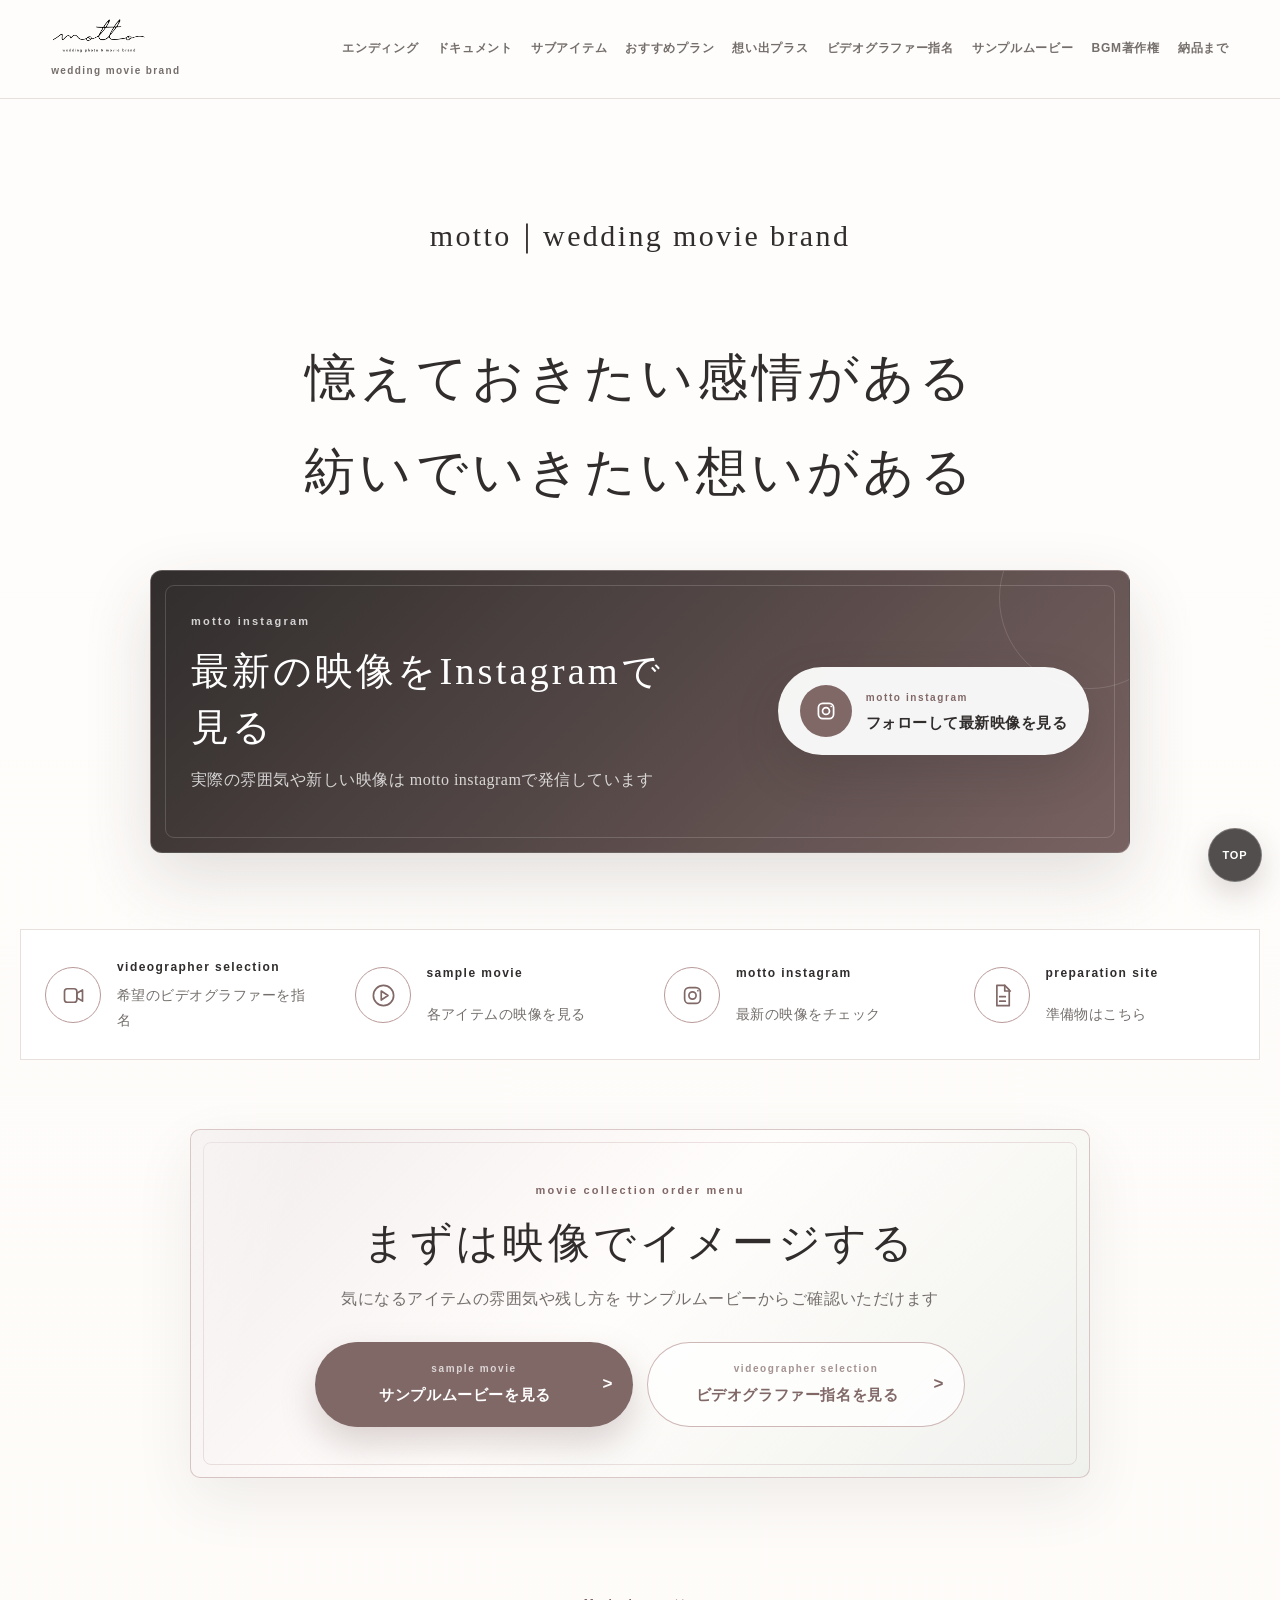
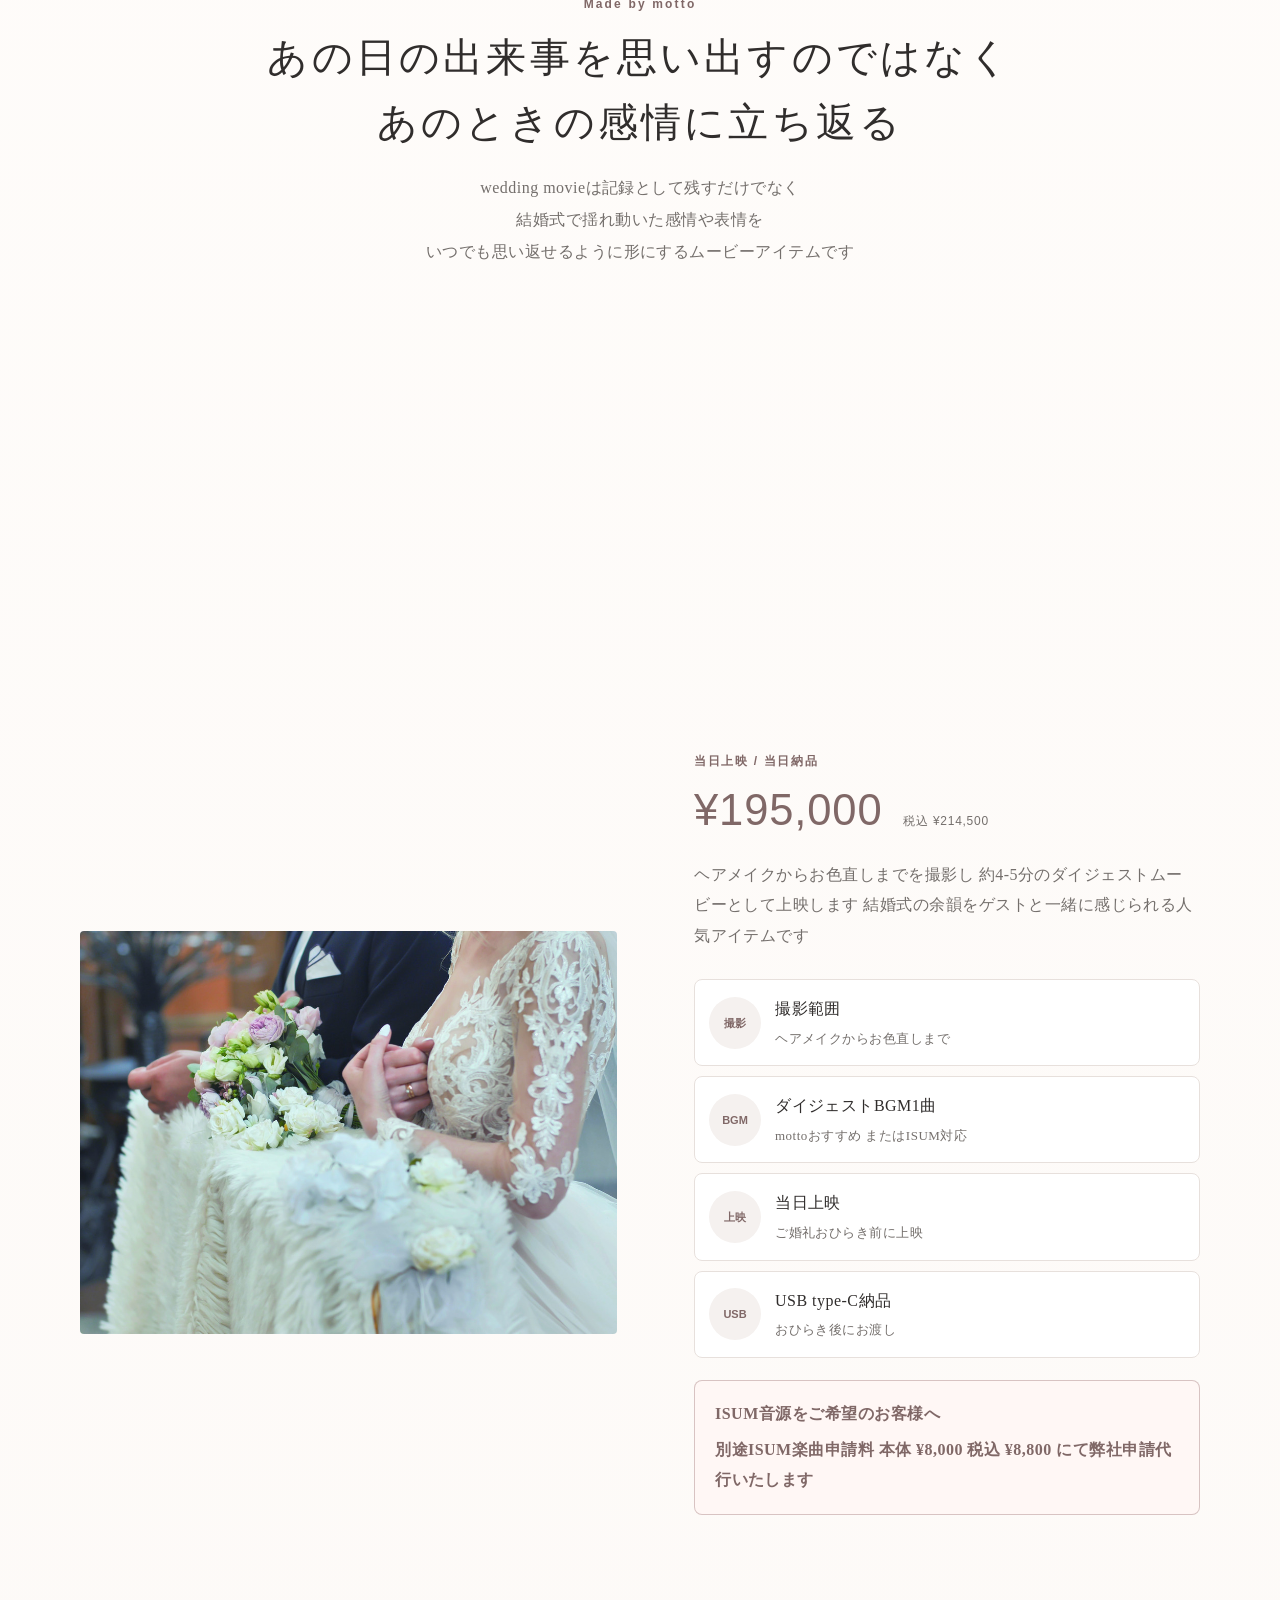
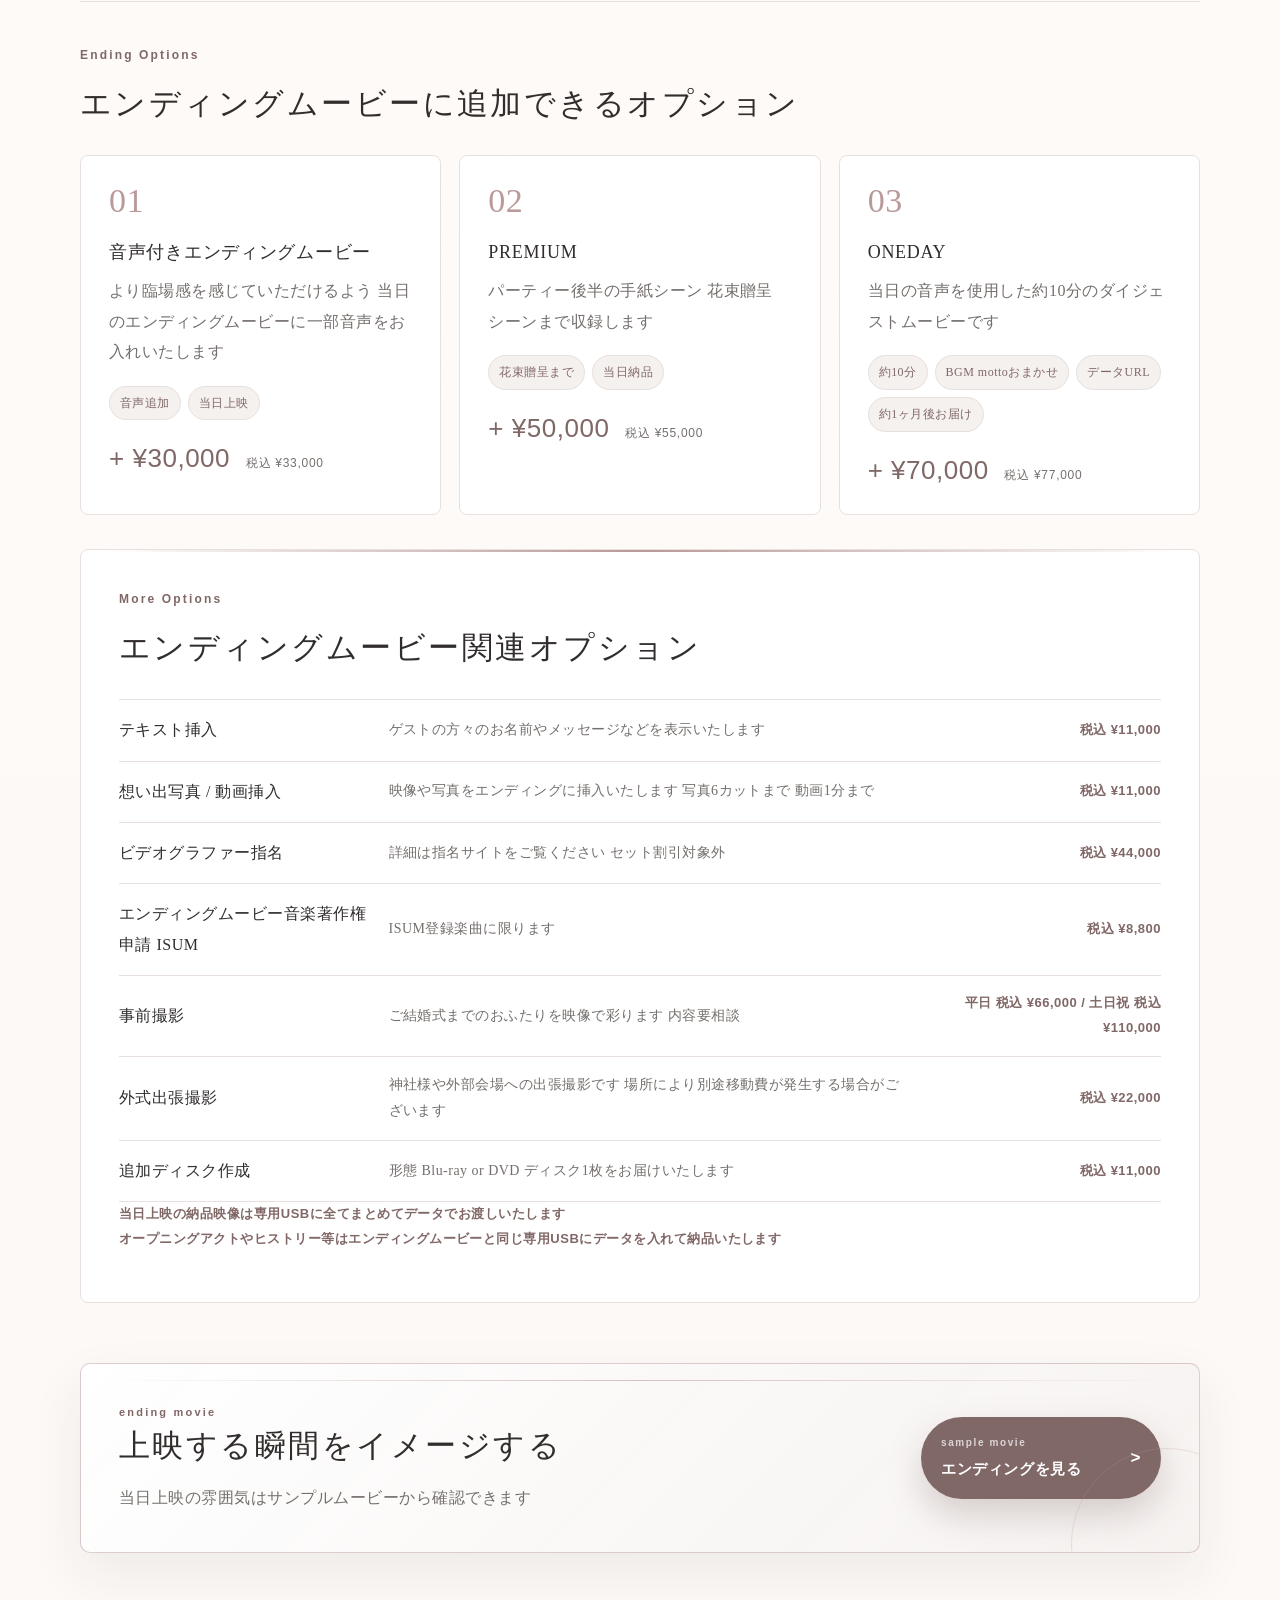
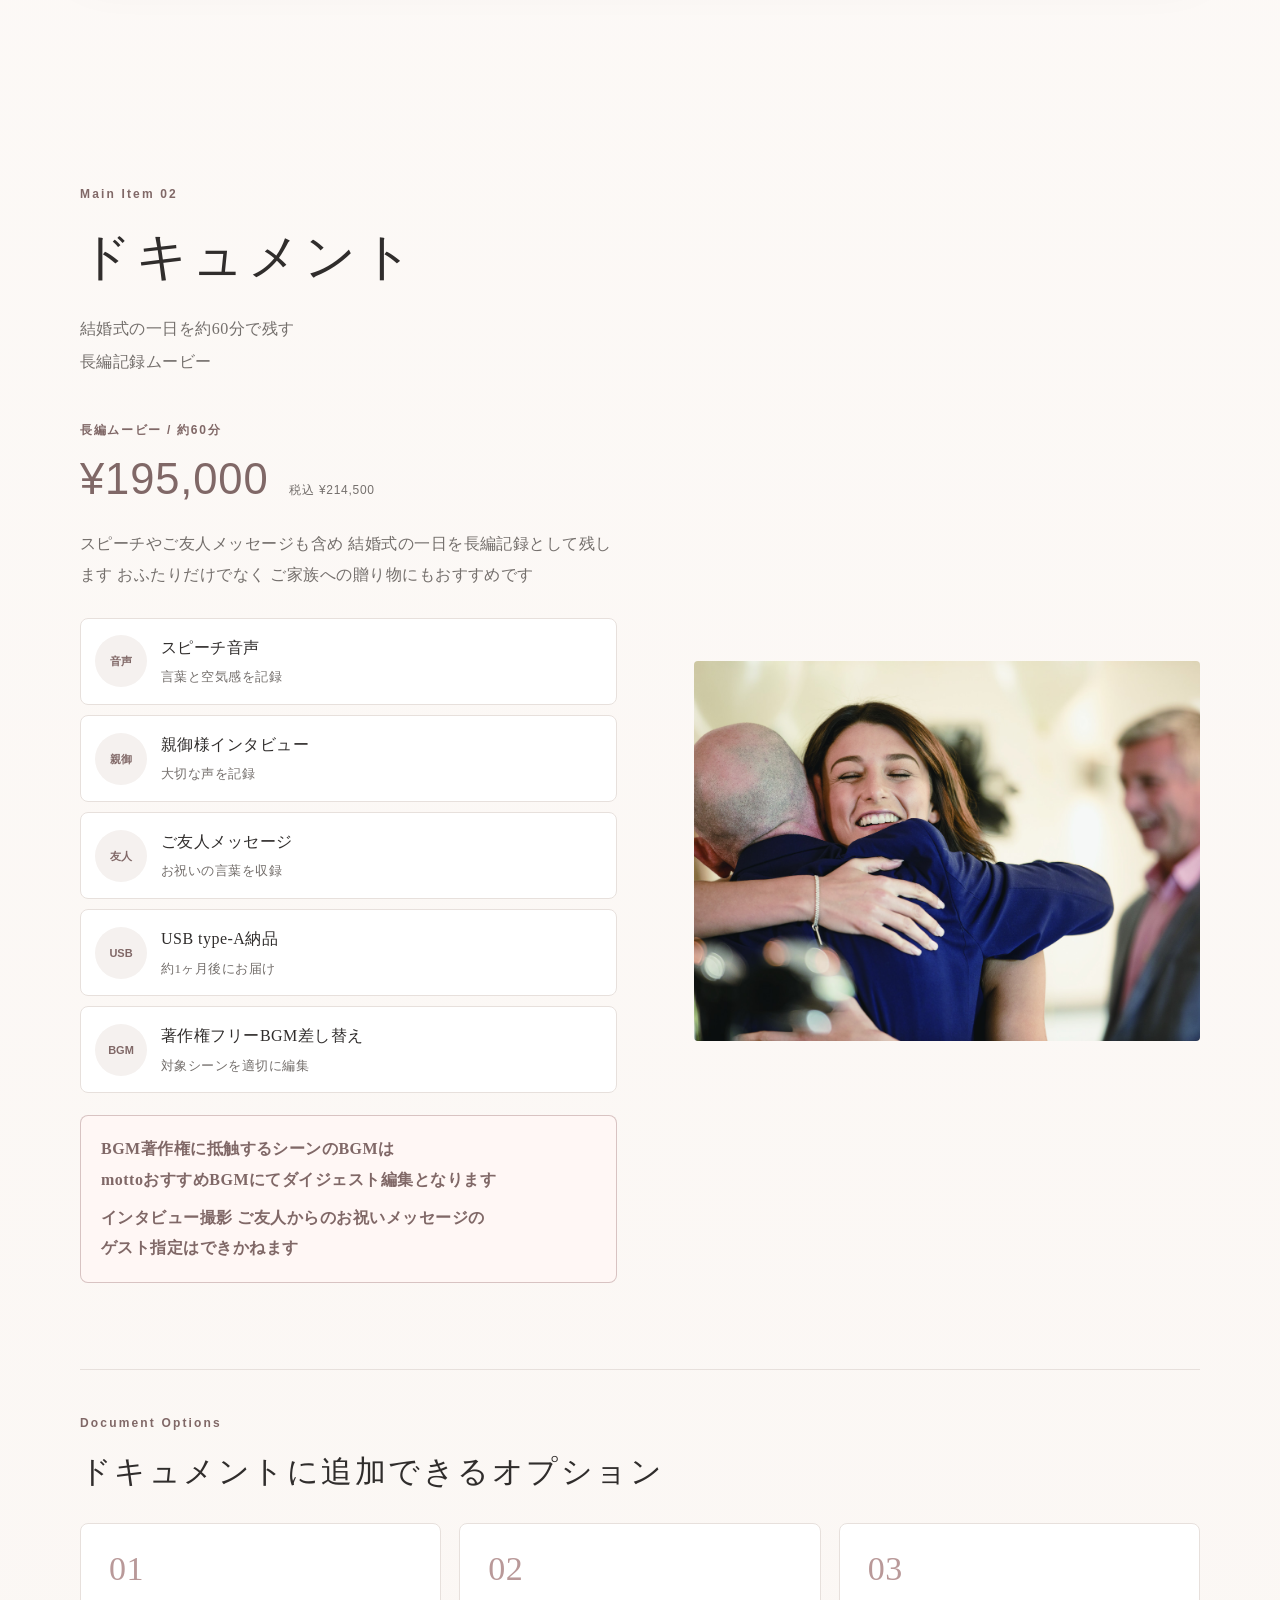
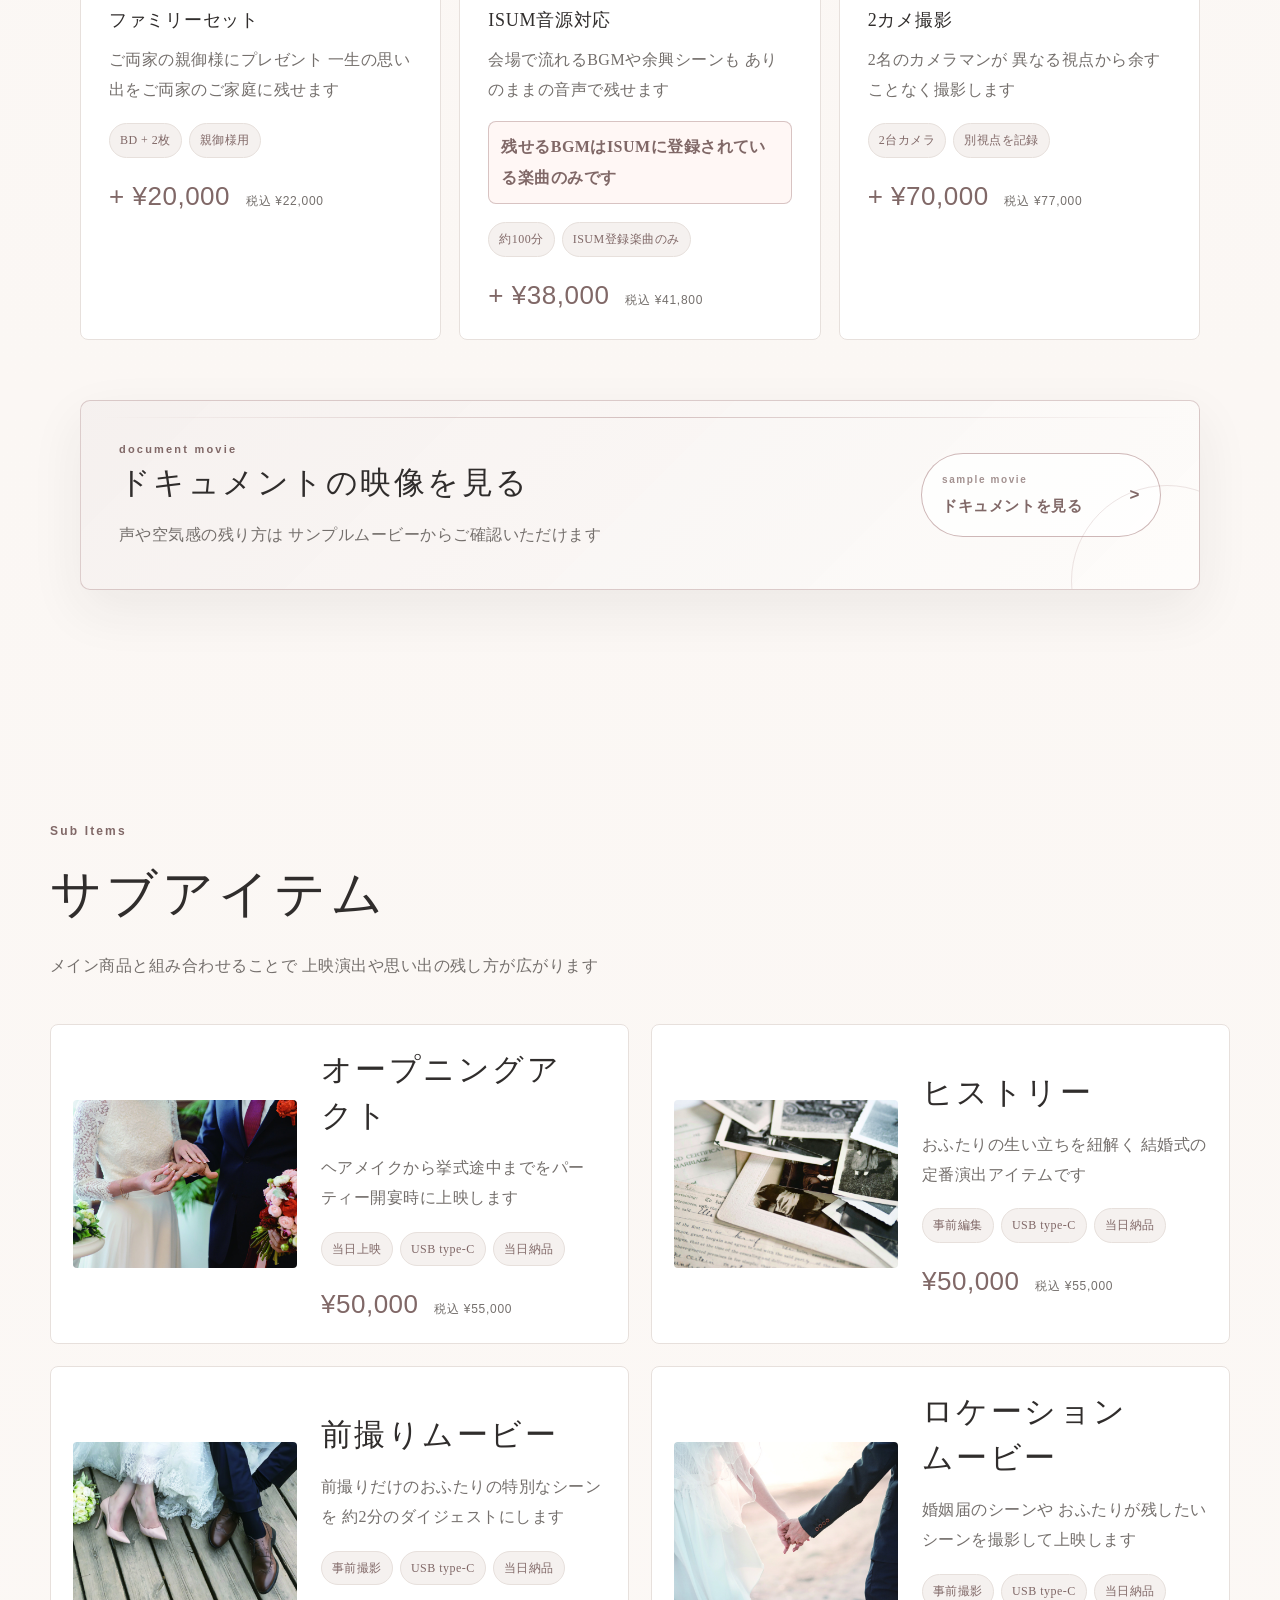
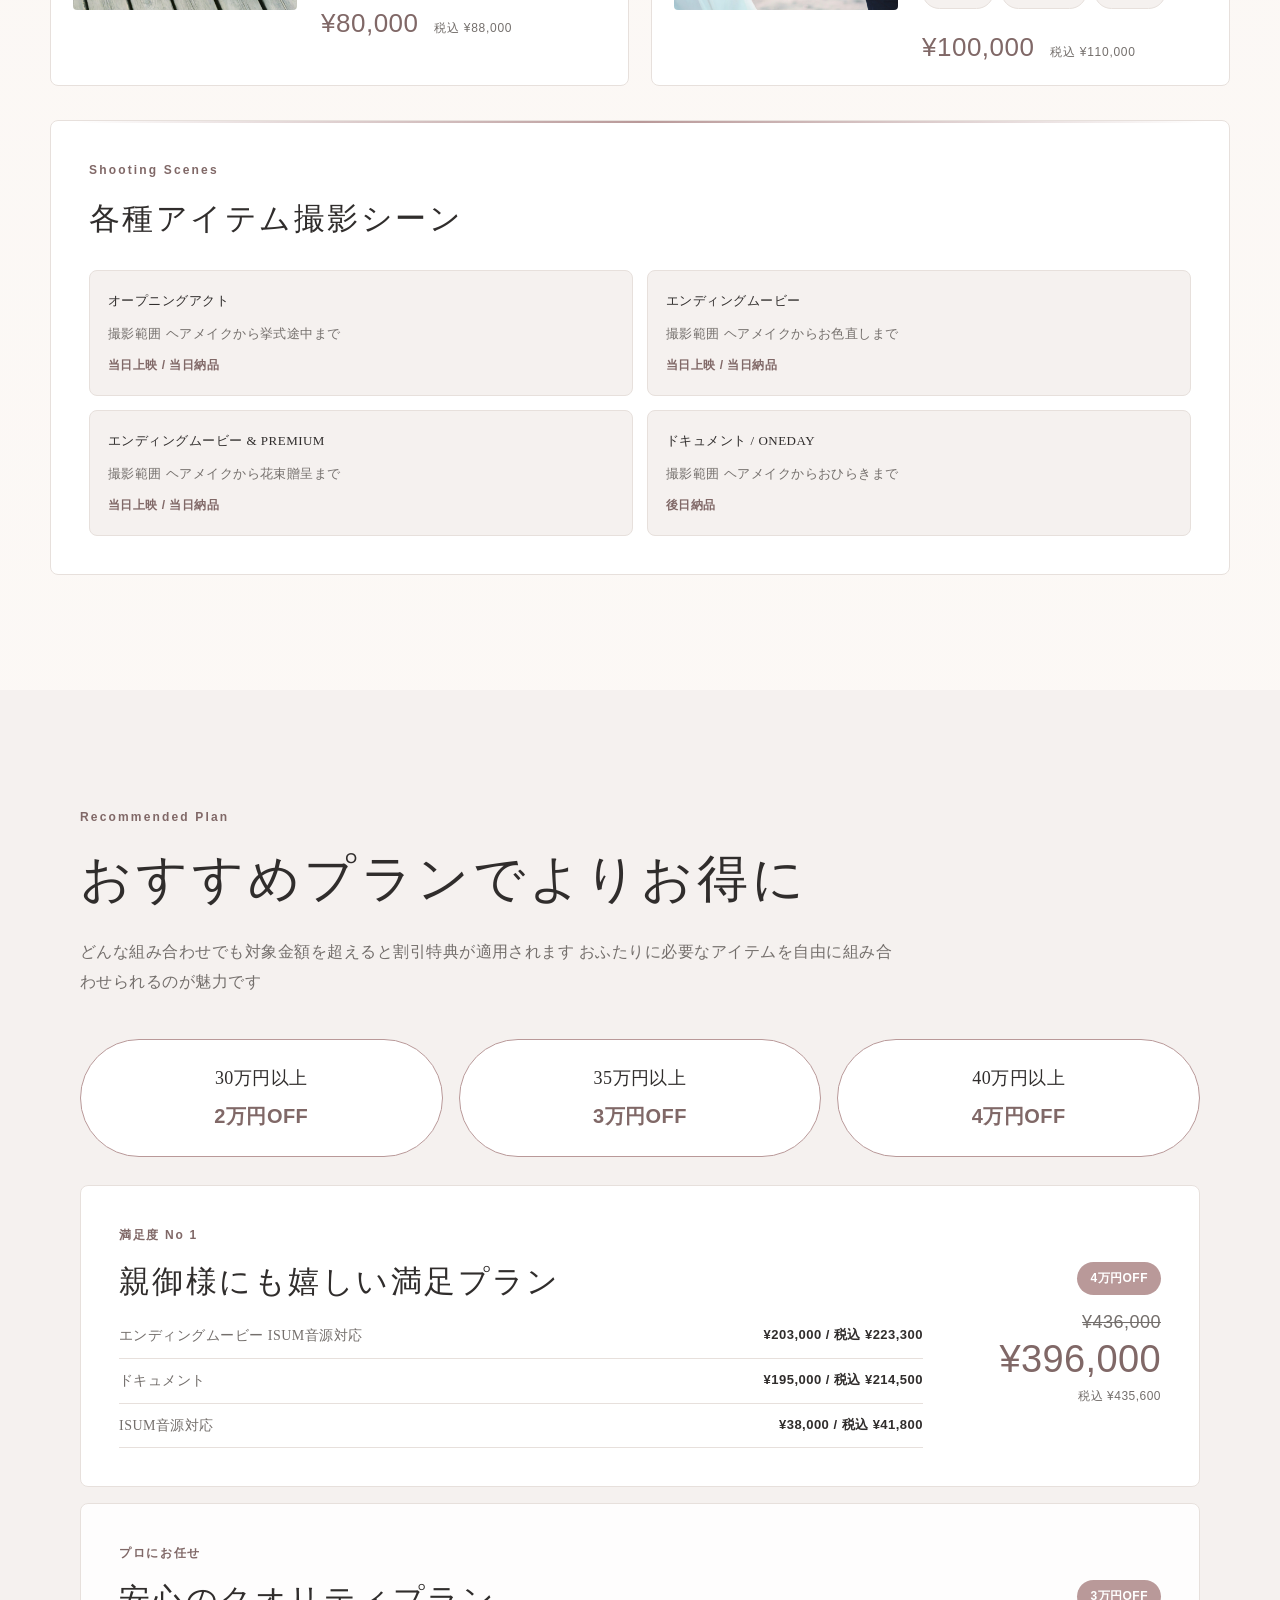
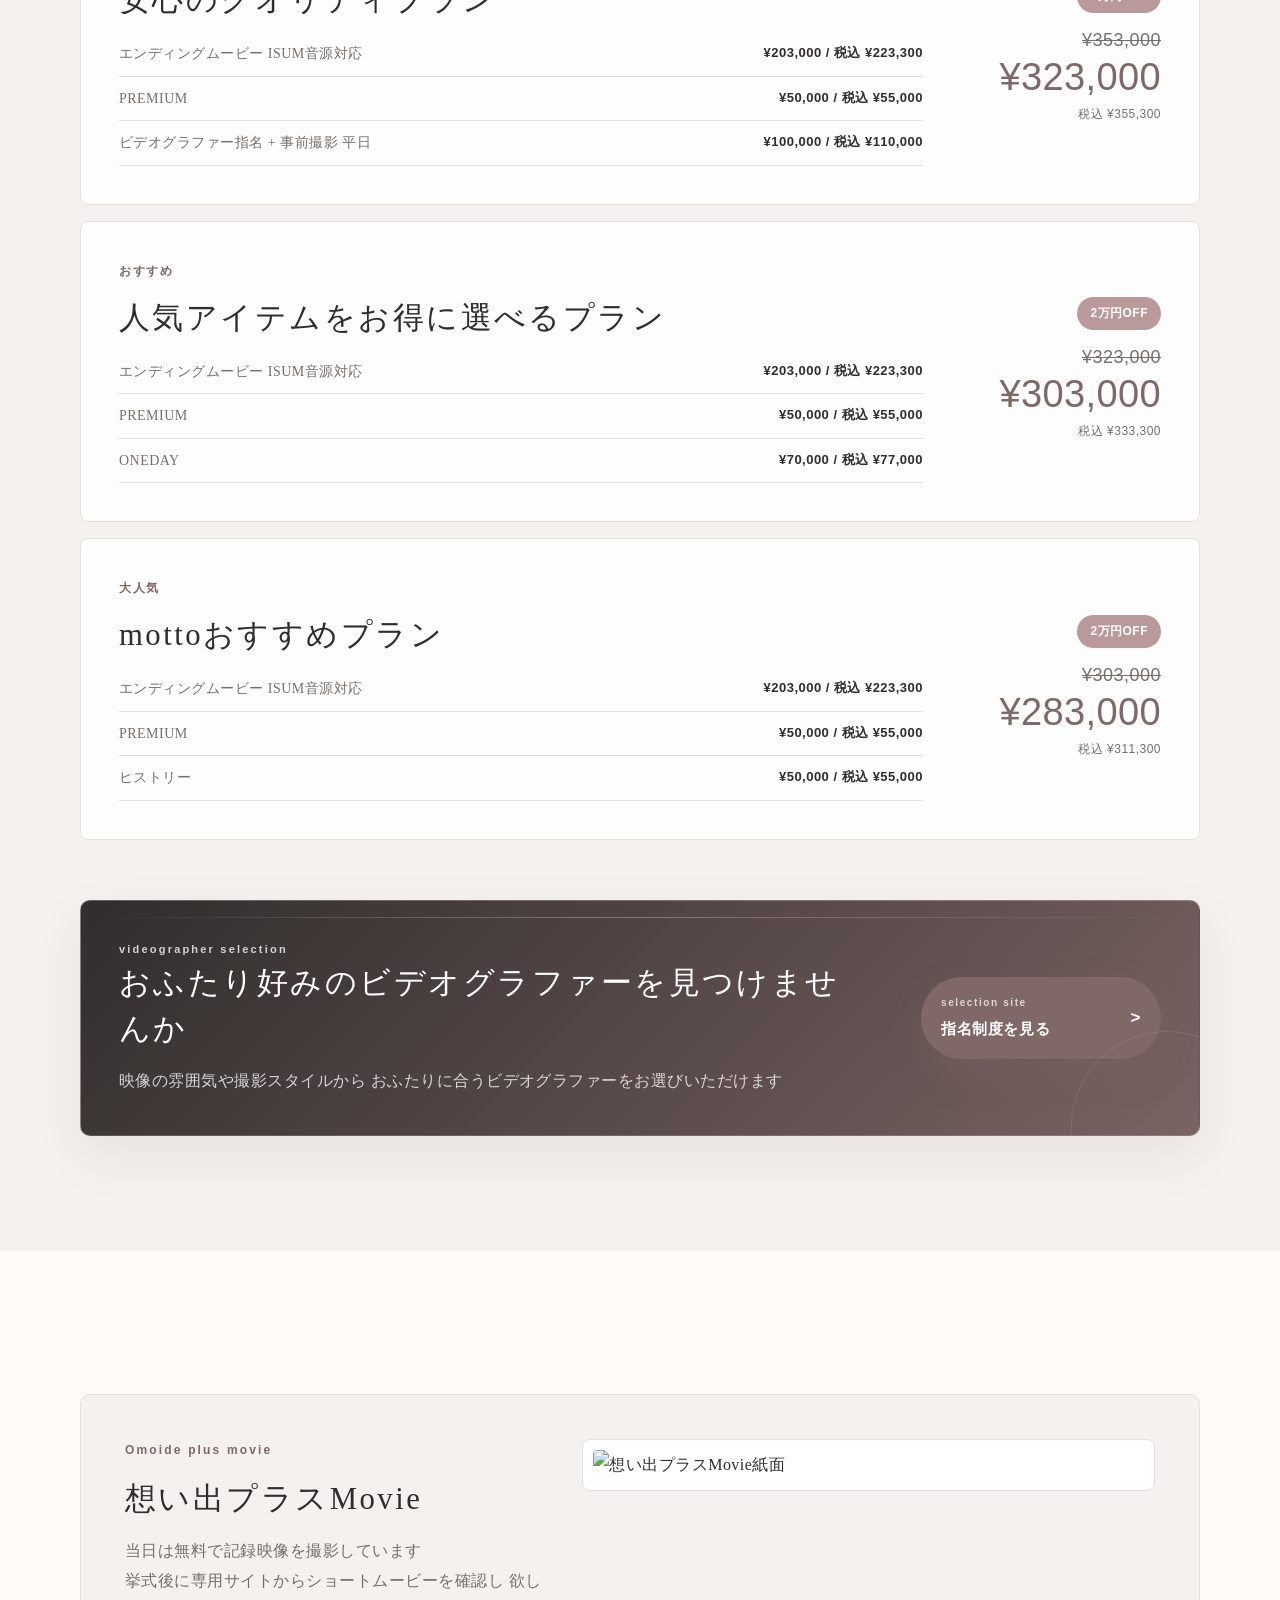
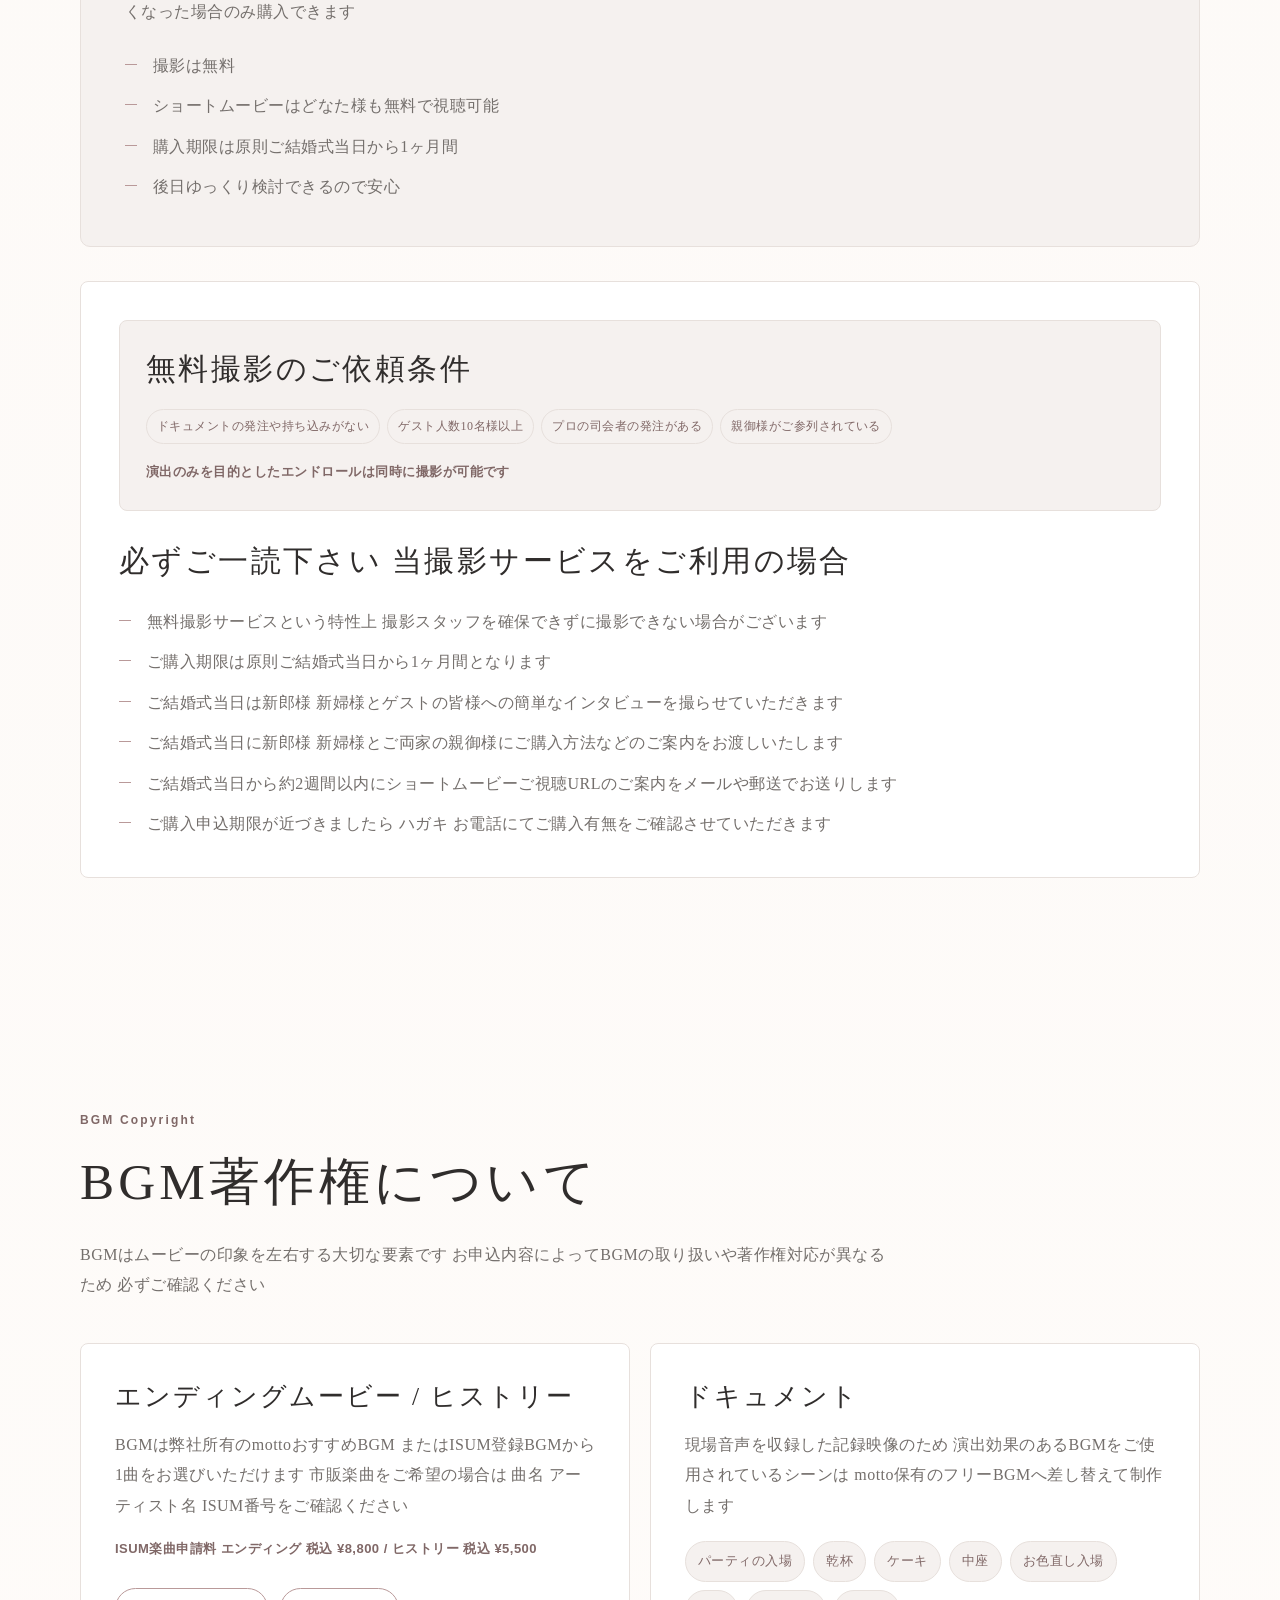
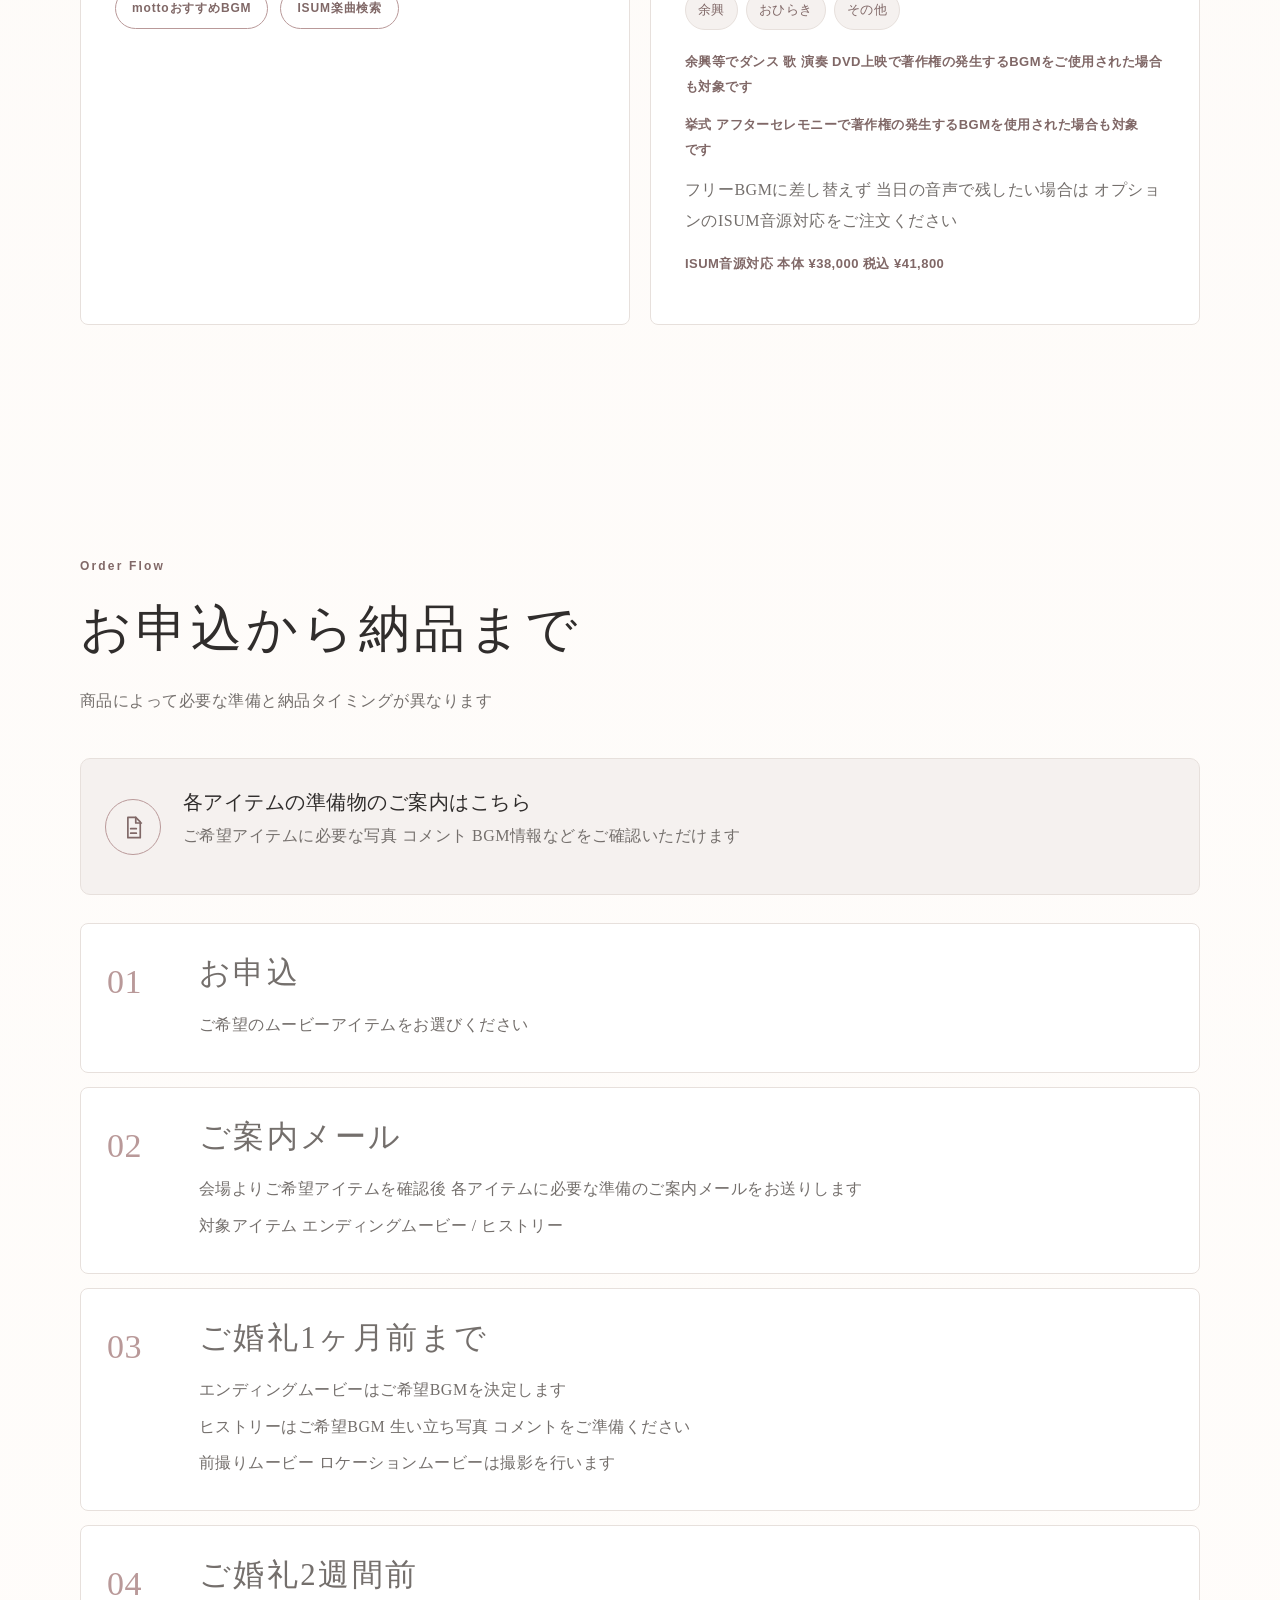
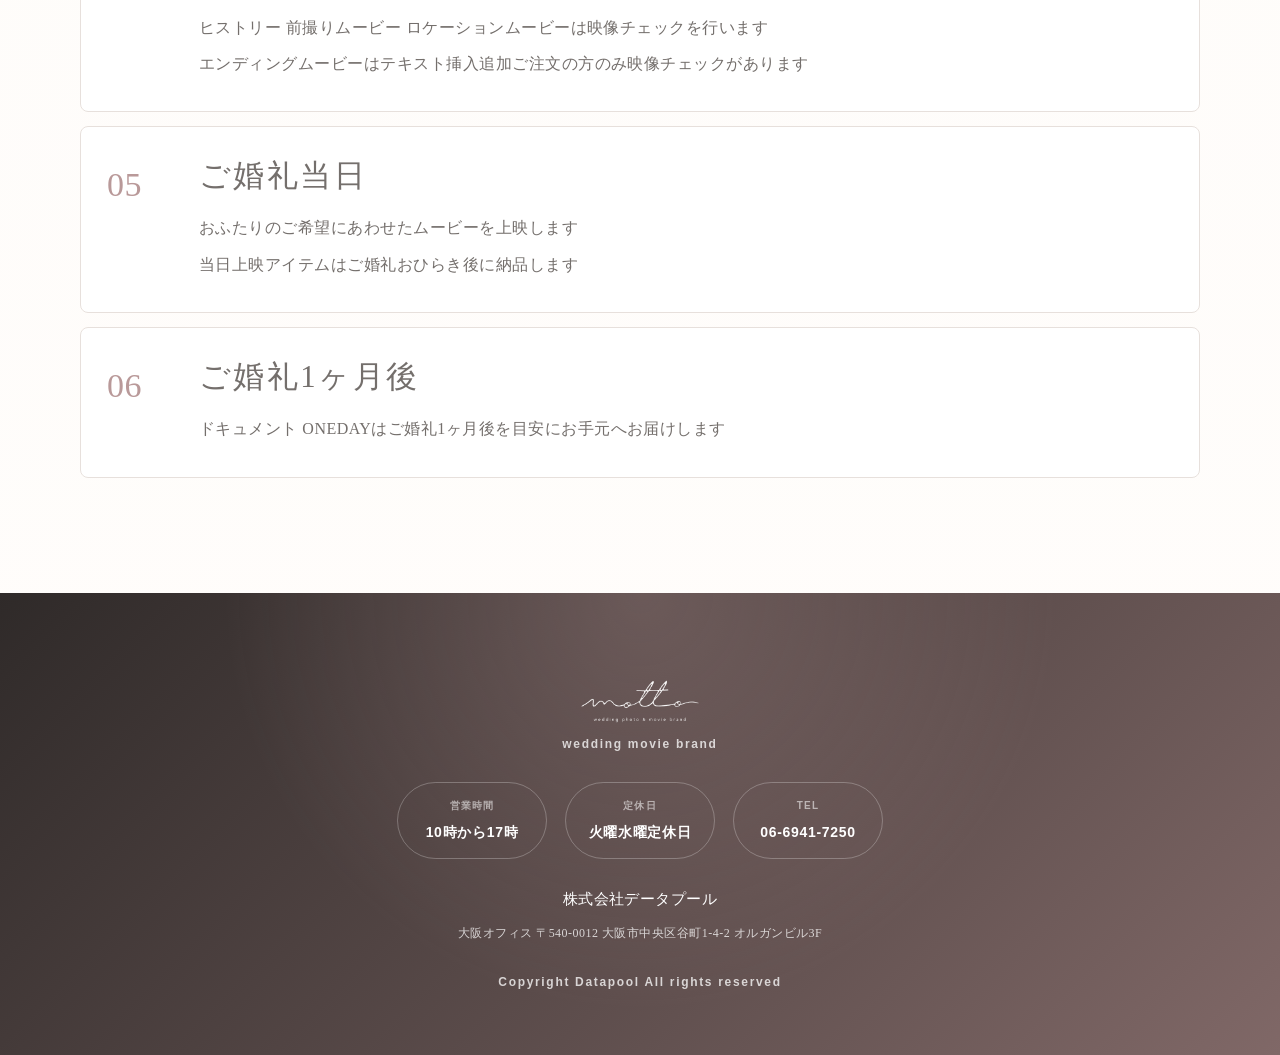
==== commit 5b77371c: "Add files via upload" ====
--- a/index.html
+++ b/index.html
@@ -2142,6 +2142,13 @@
   }
 }
 
+
+/* Added: keep the expanded top navigation tidy after adding videographer selection */
+.site-header .nav { gap: 6px 18px; }
+@media (max-width: 1180px) {
+  .site-header .nav { justify-content: flex-start; }
+}
+
 </style>
   </head>
   <body>
@@ -2156,6 +2163,7 @@
         <a href="#sub-items">サブアイテム</a>
         <a href="#plans">おすすめプラン</a>
         <a href="#omoide-plus">想い出プラス</a>
+        <a data-config-link="videographer" href="https://sites.google.com/datapool.co.jp/videographer-selection/top">ビデオグラファー指名</a>
         <a data-config-link="sampleMovie" href="https://sites.google.com/datapool.co.jp/sample-site-vm/sample-movie">サンプルムービー</a>
         <a href="#bgm">BGM著作権</a>
         <a href="#flow">納品まで</a>
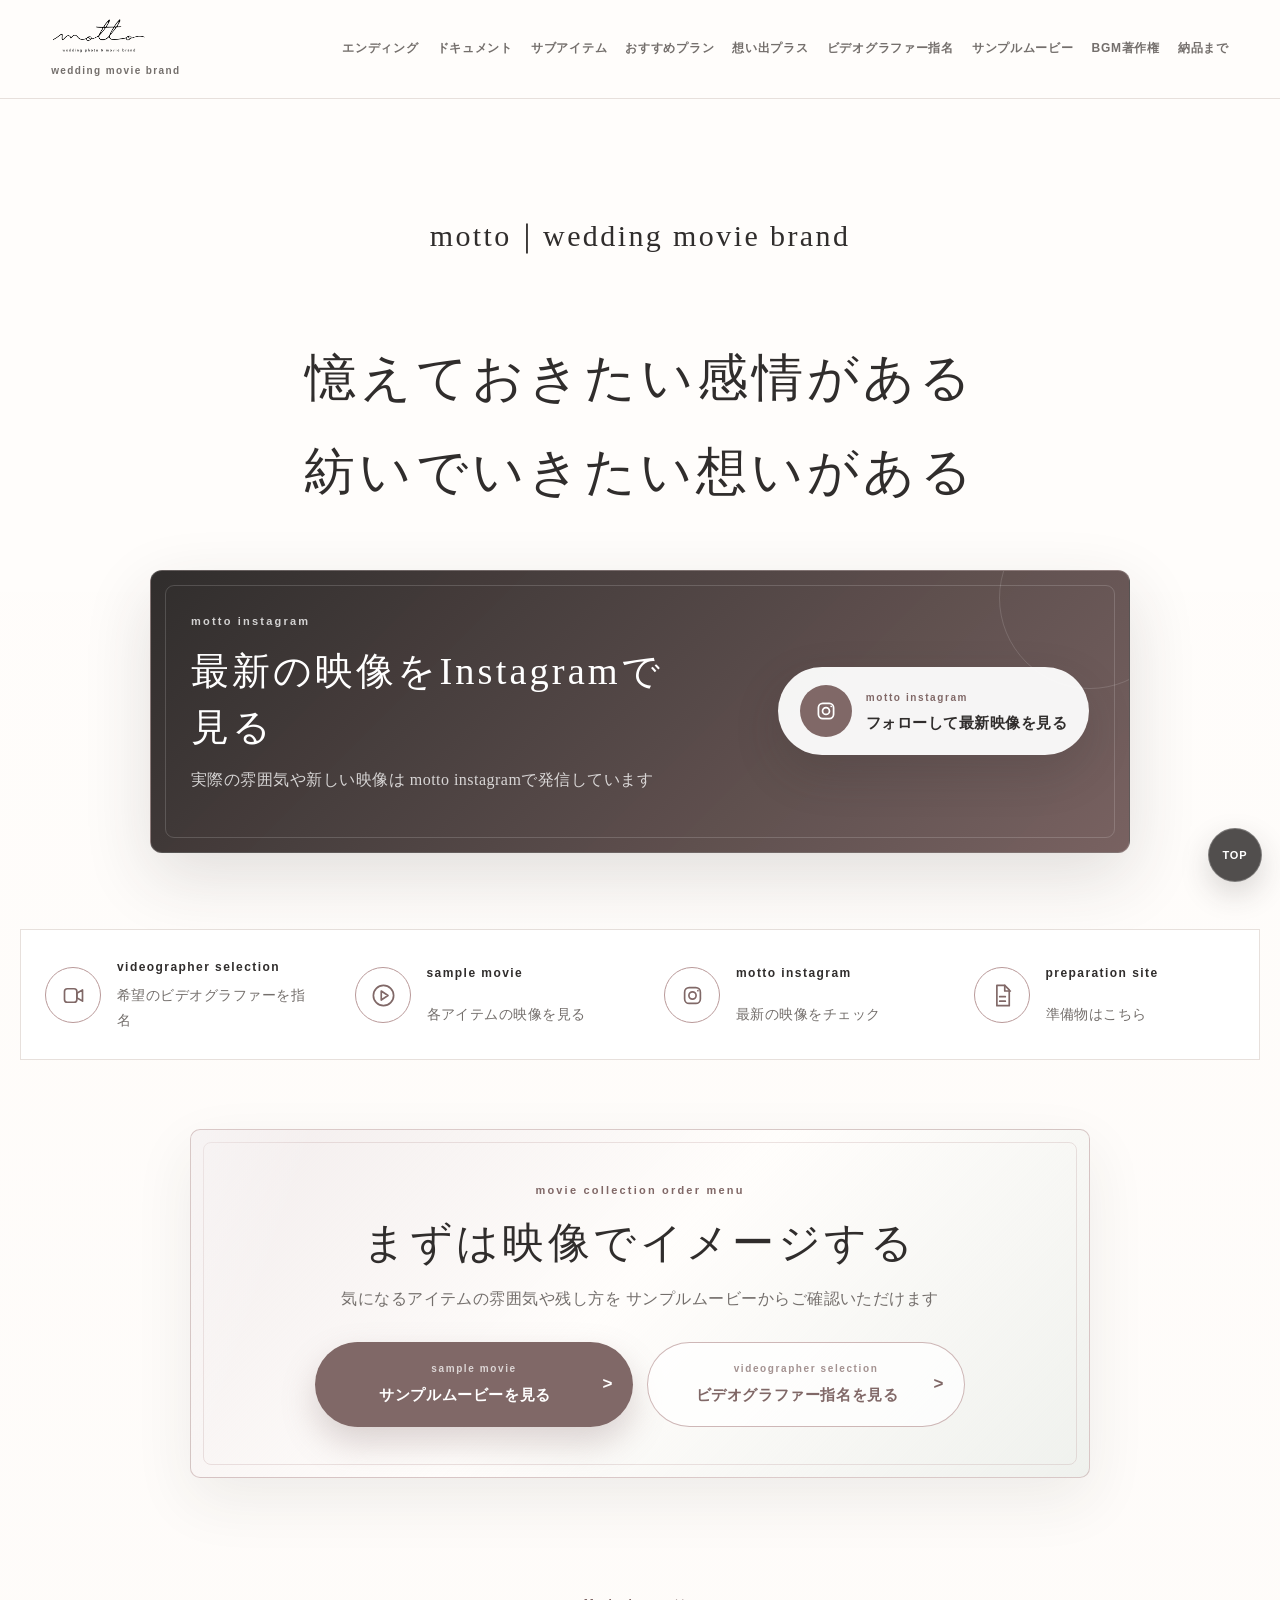
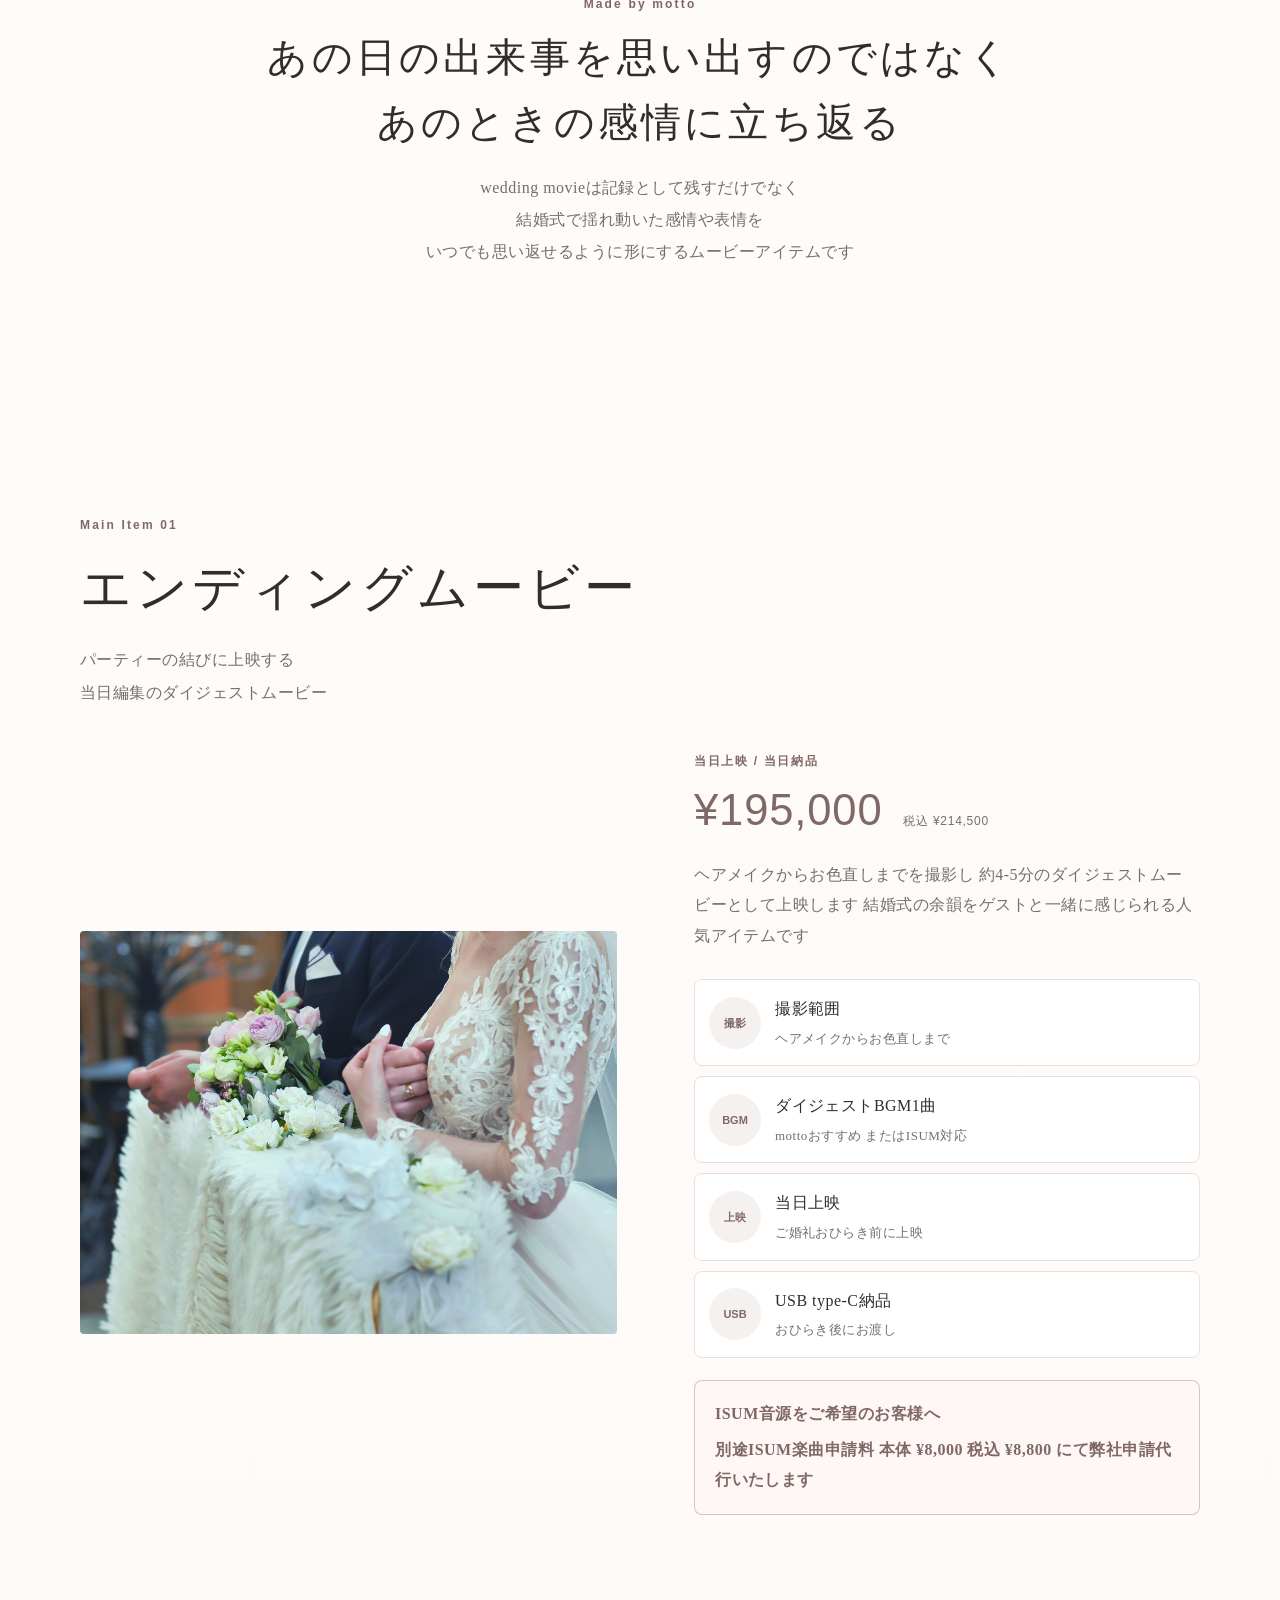
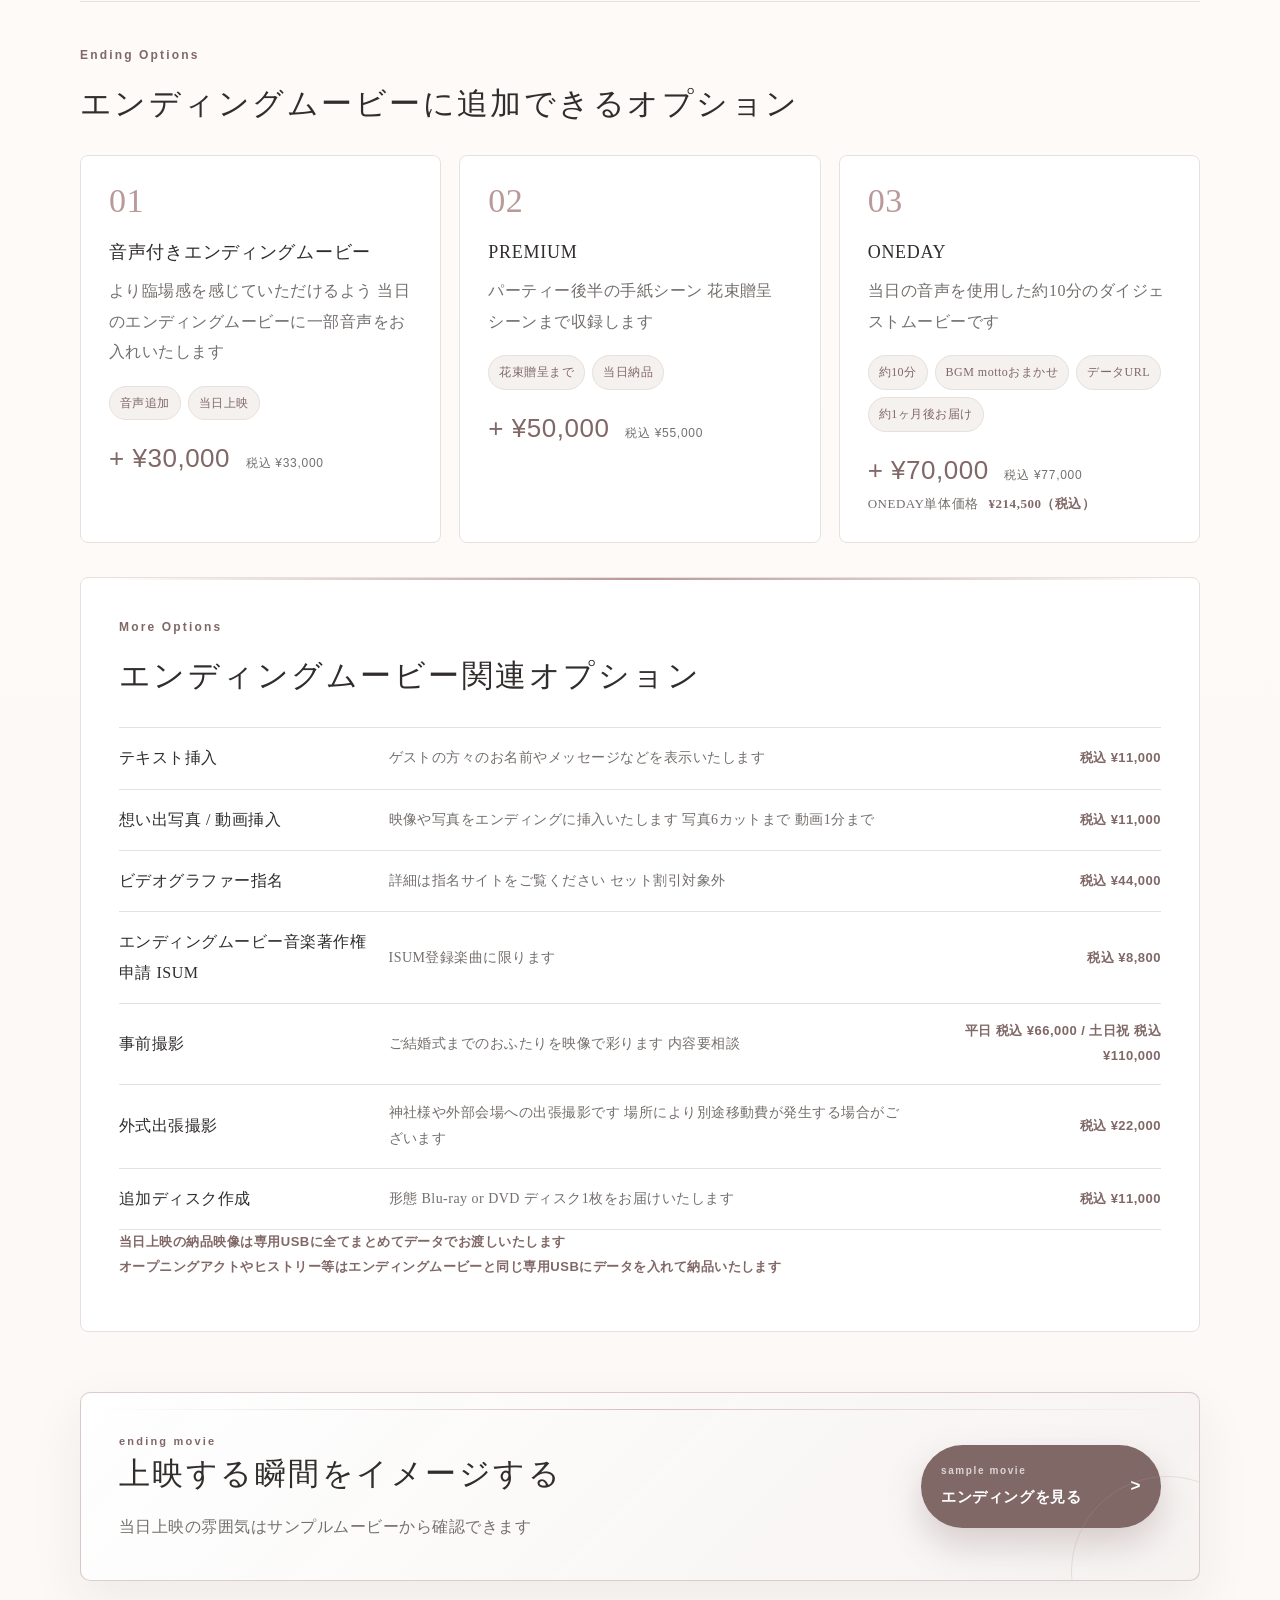
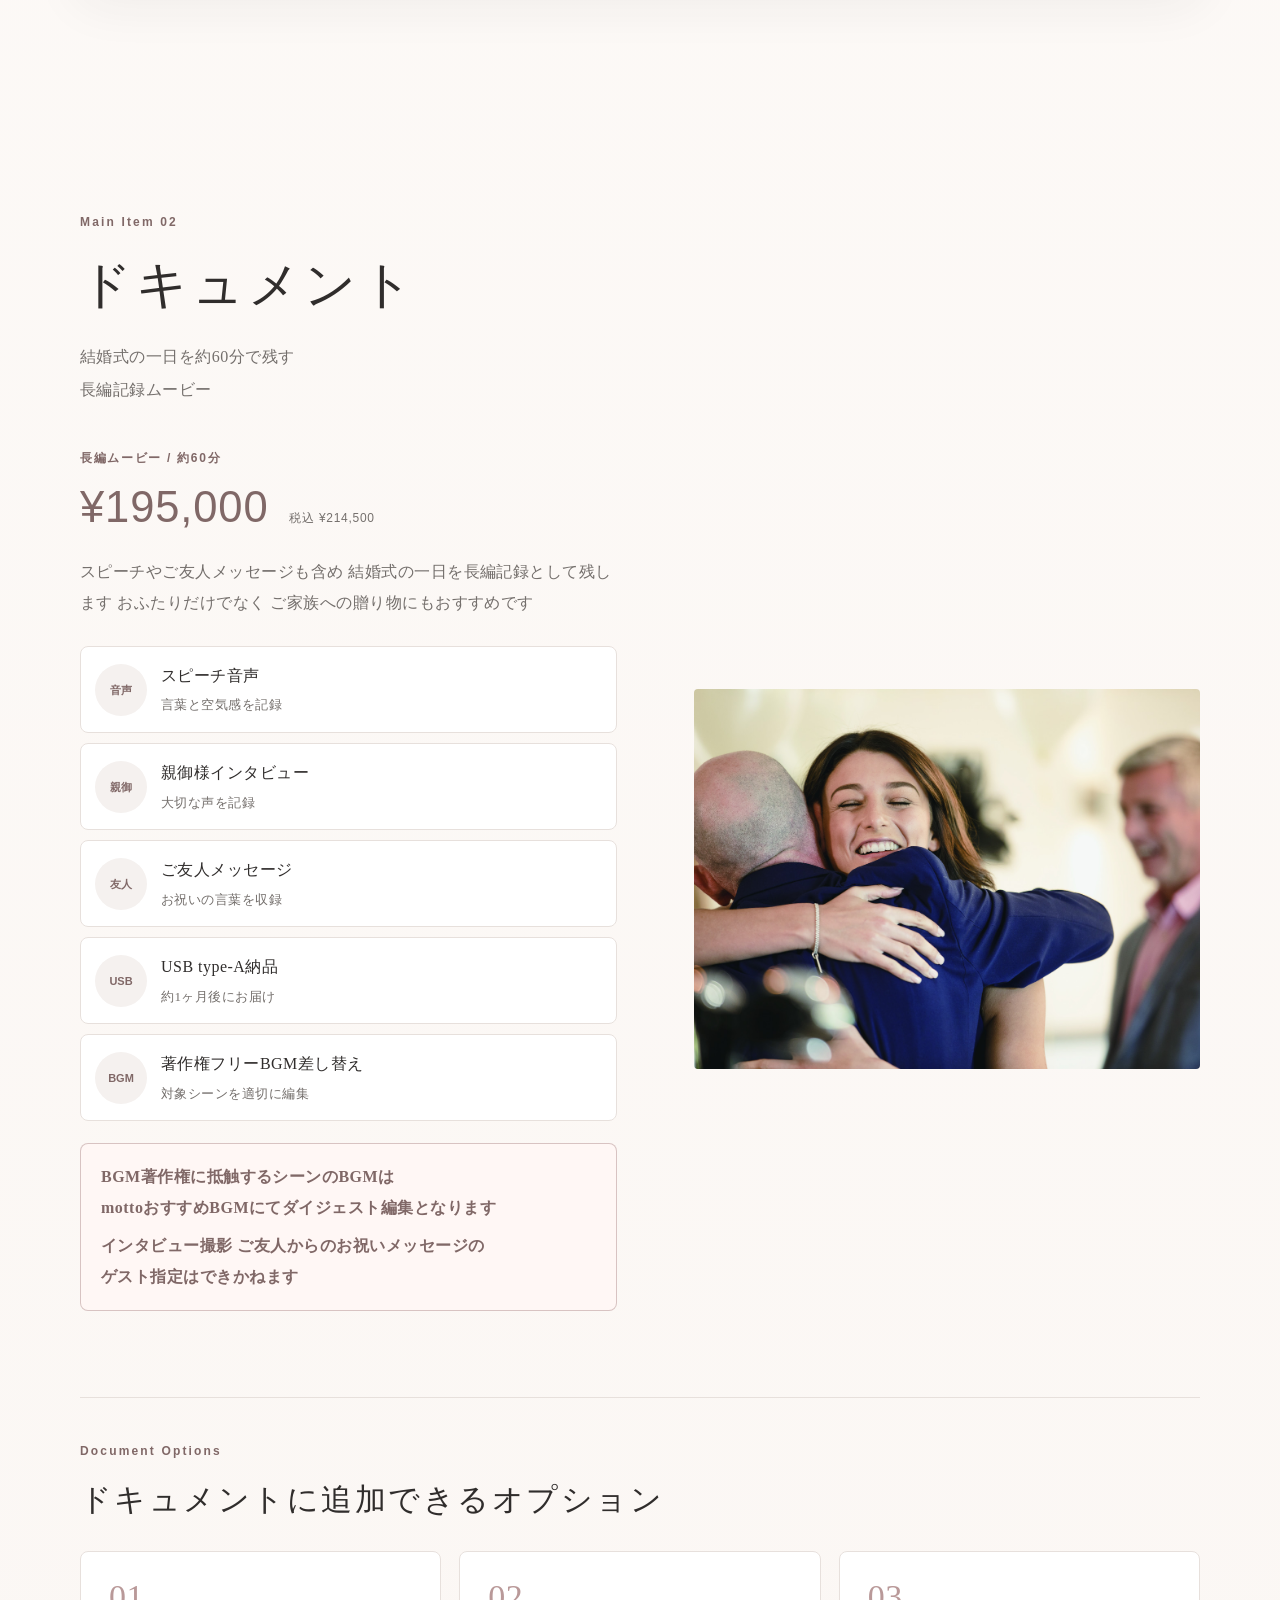
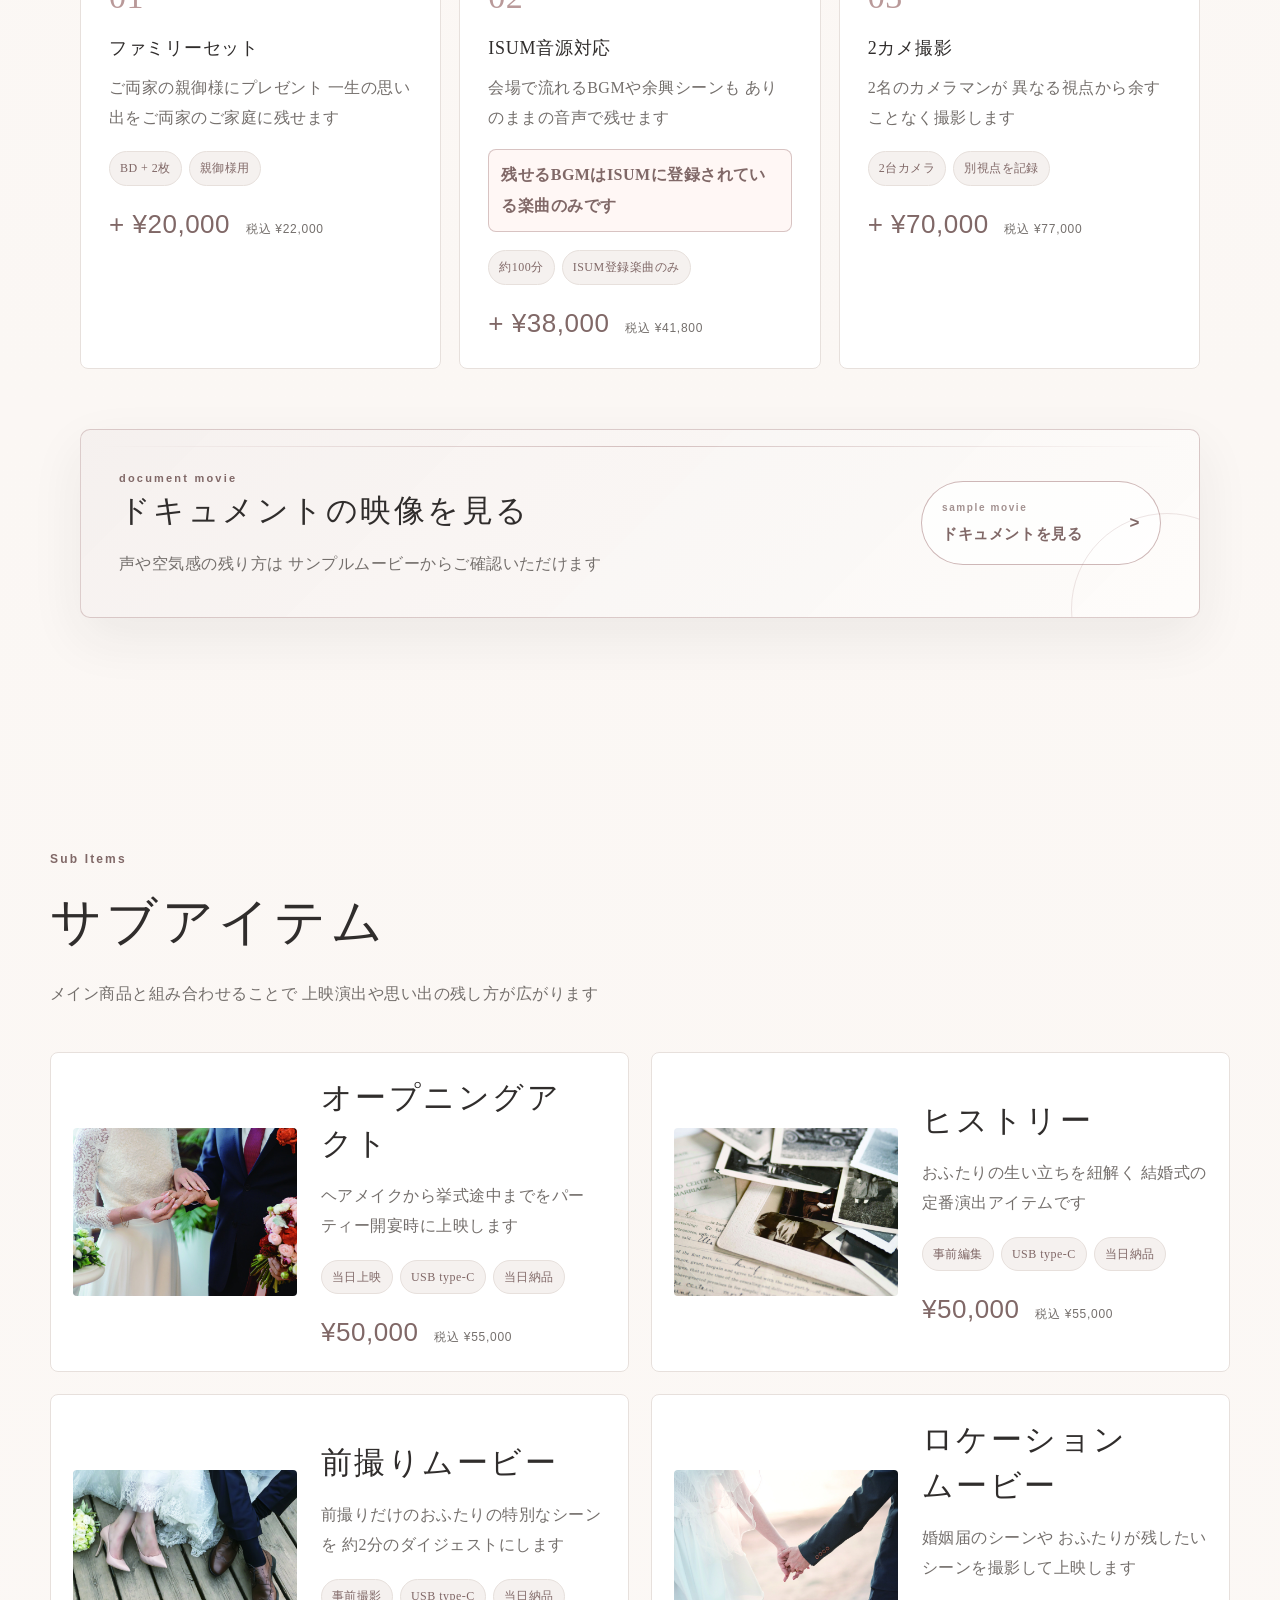
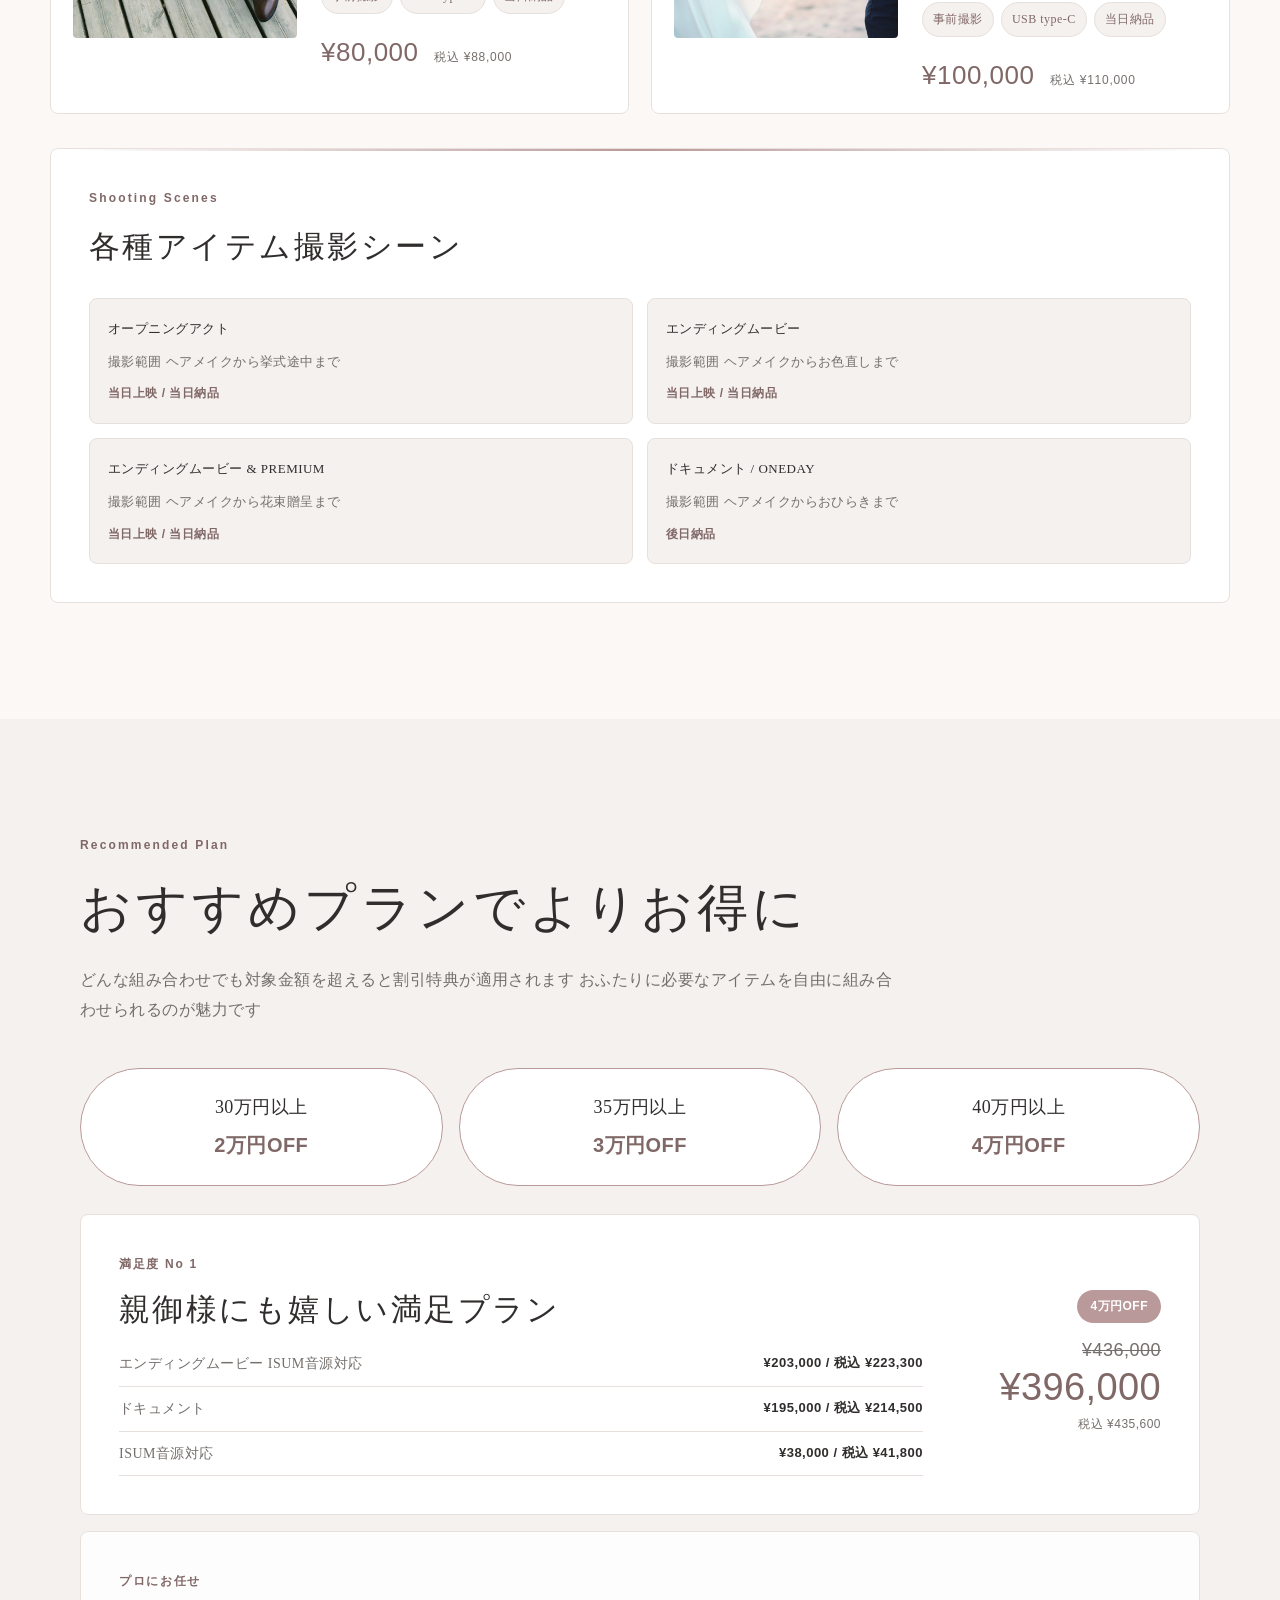
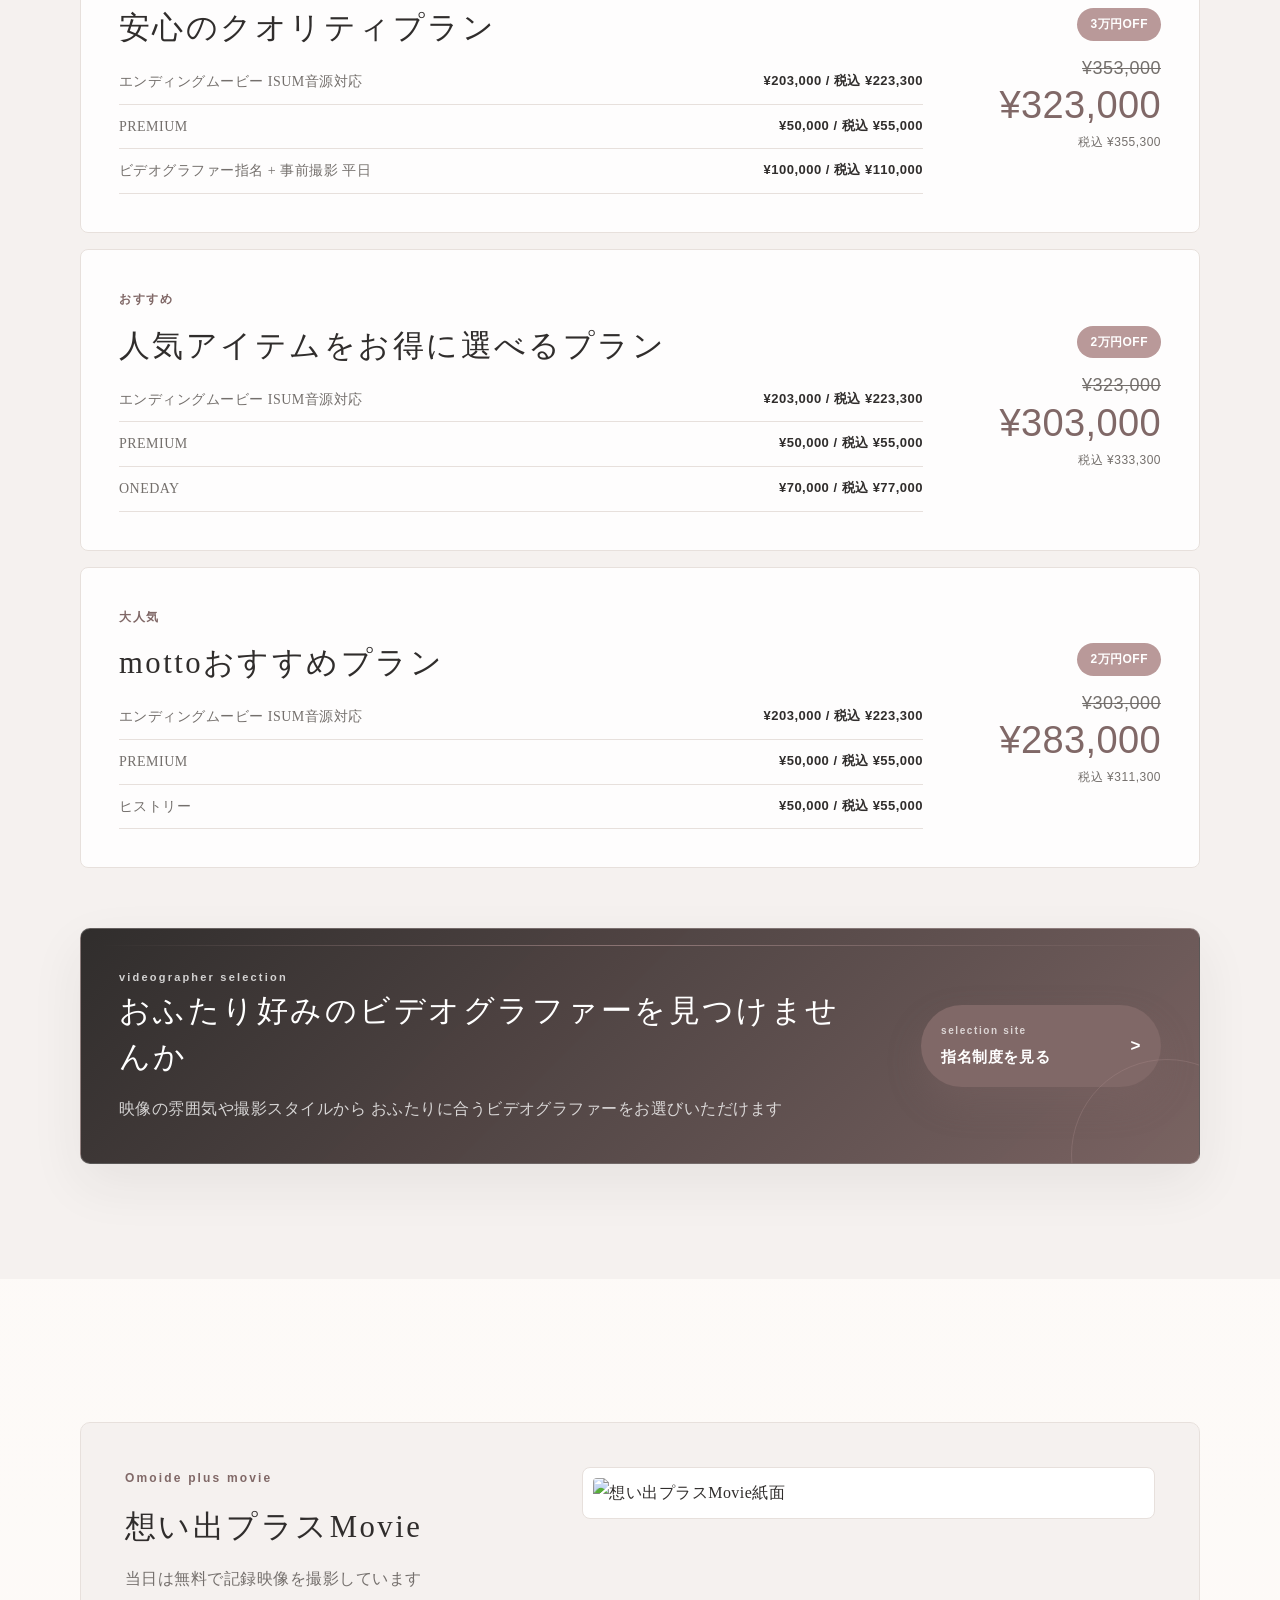
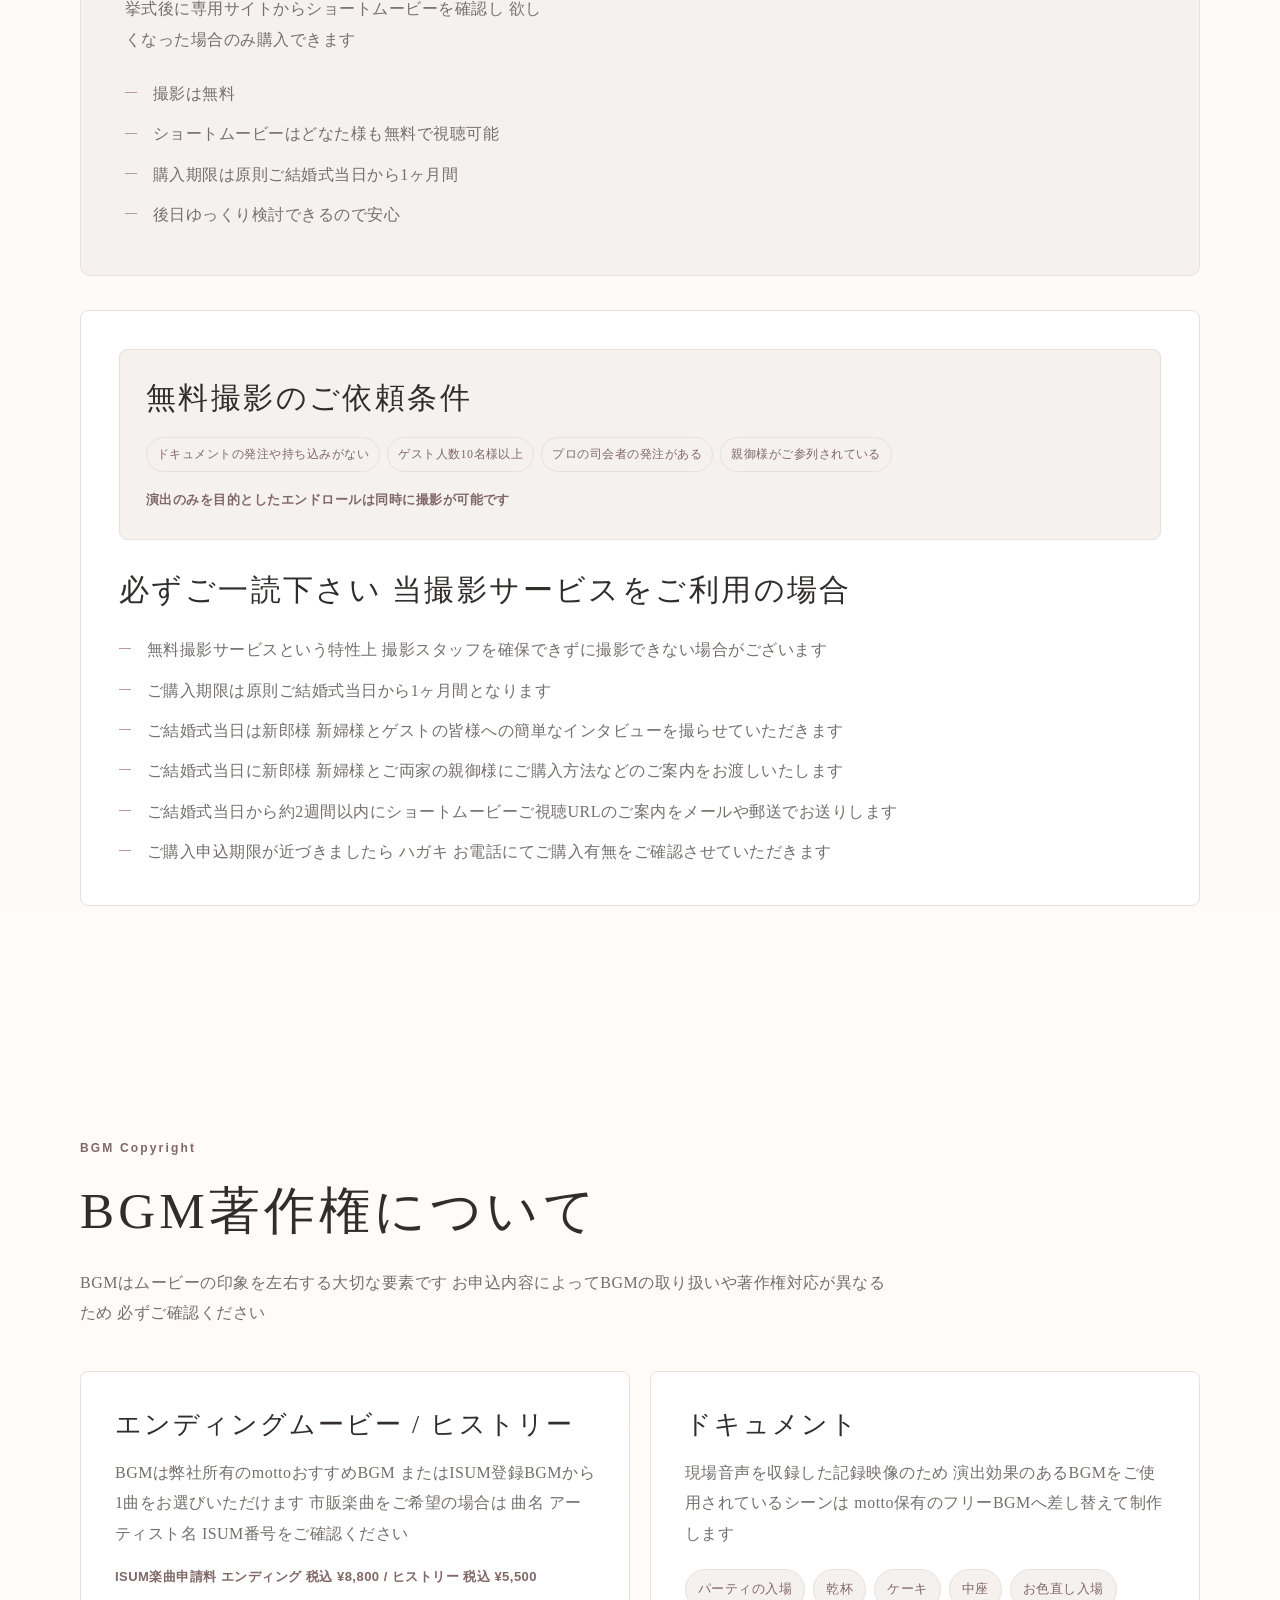
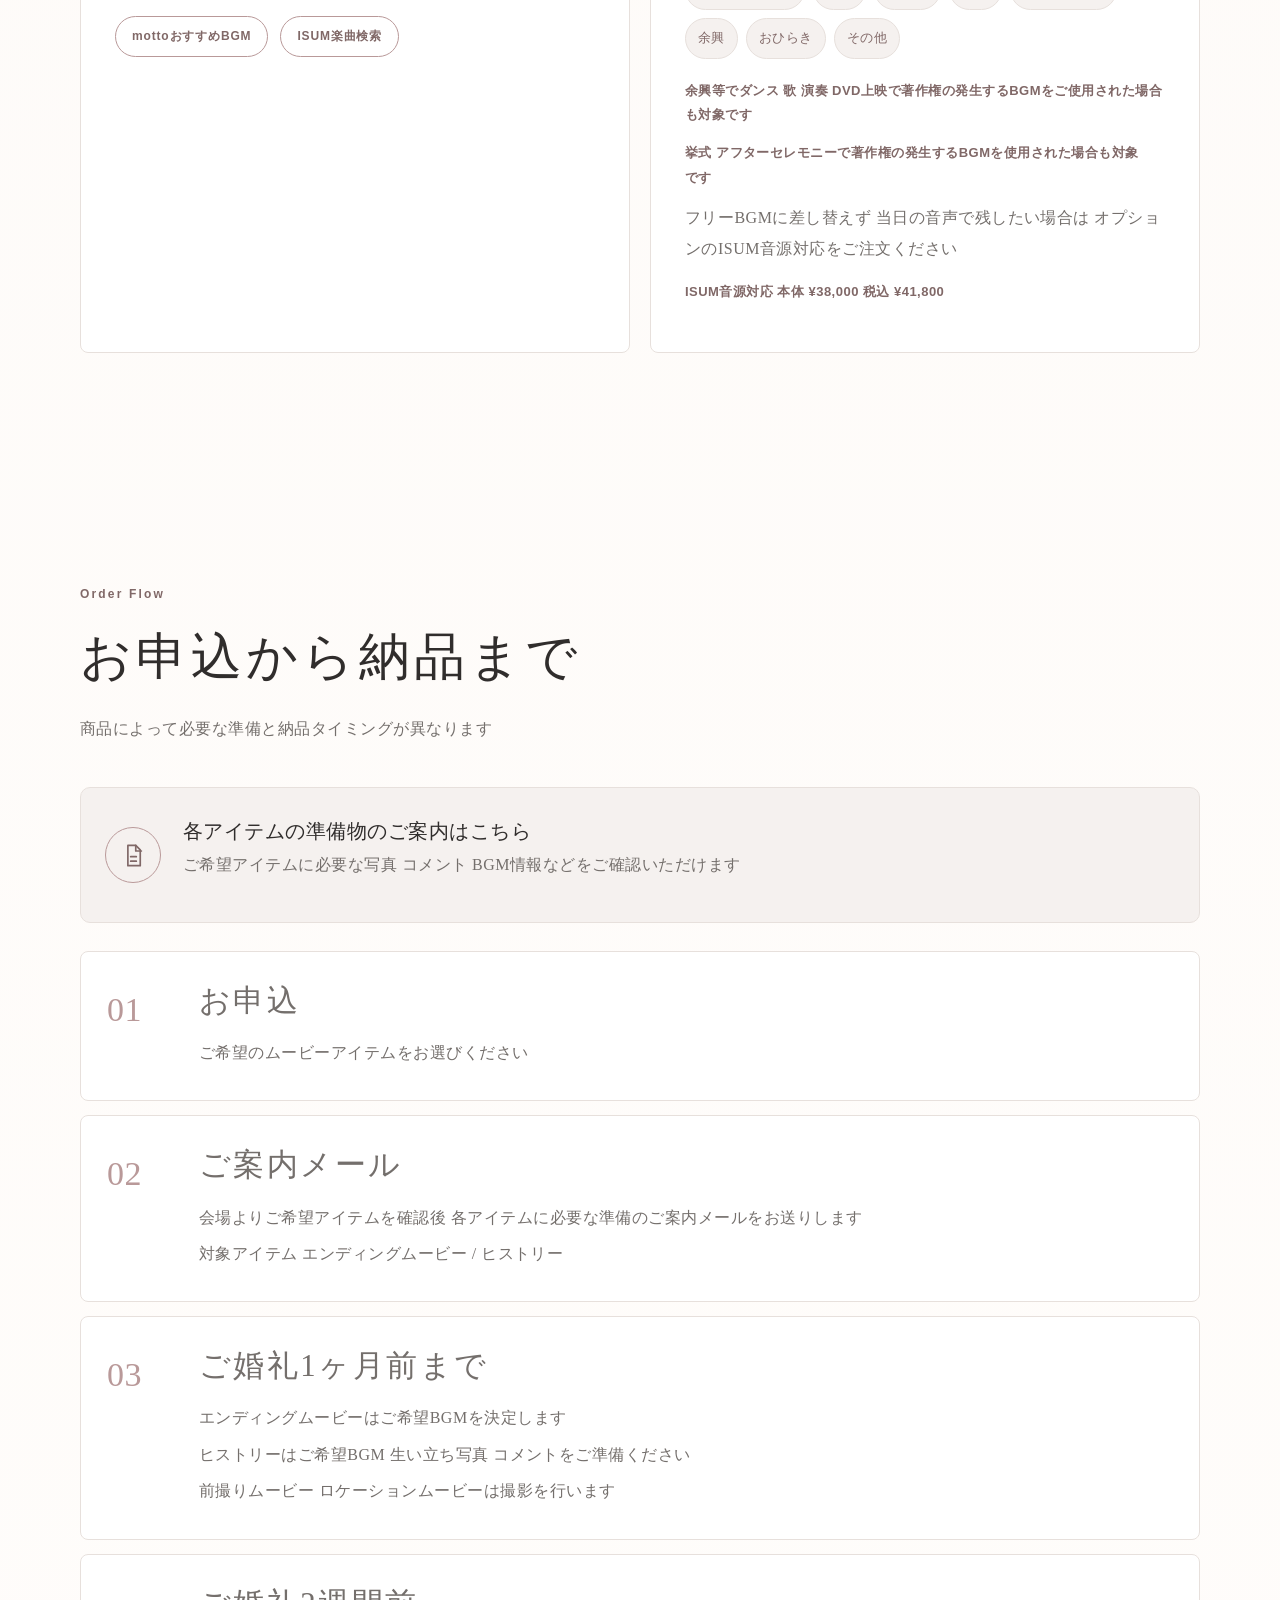
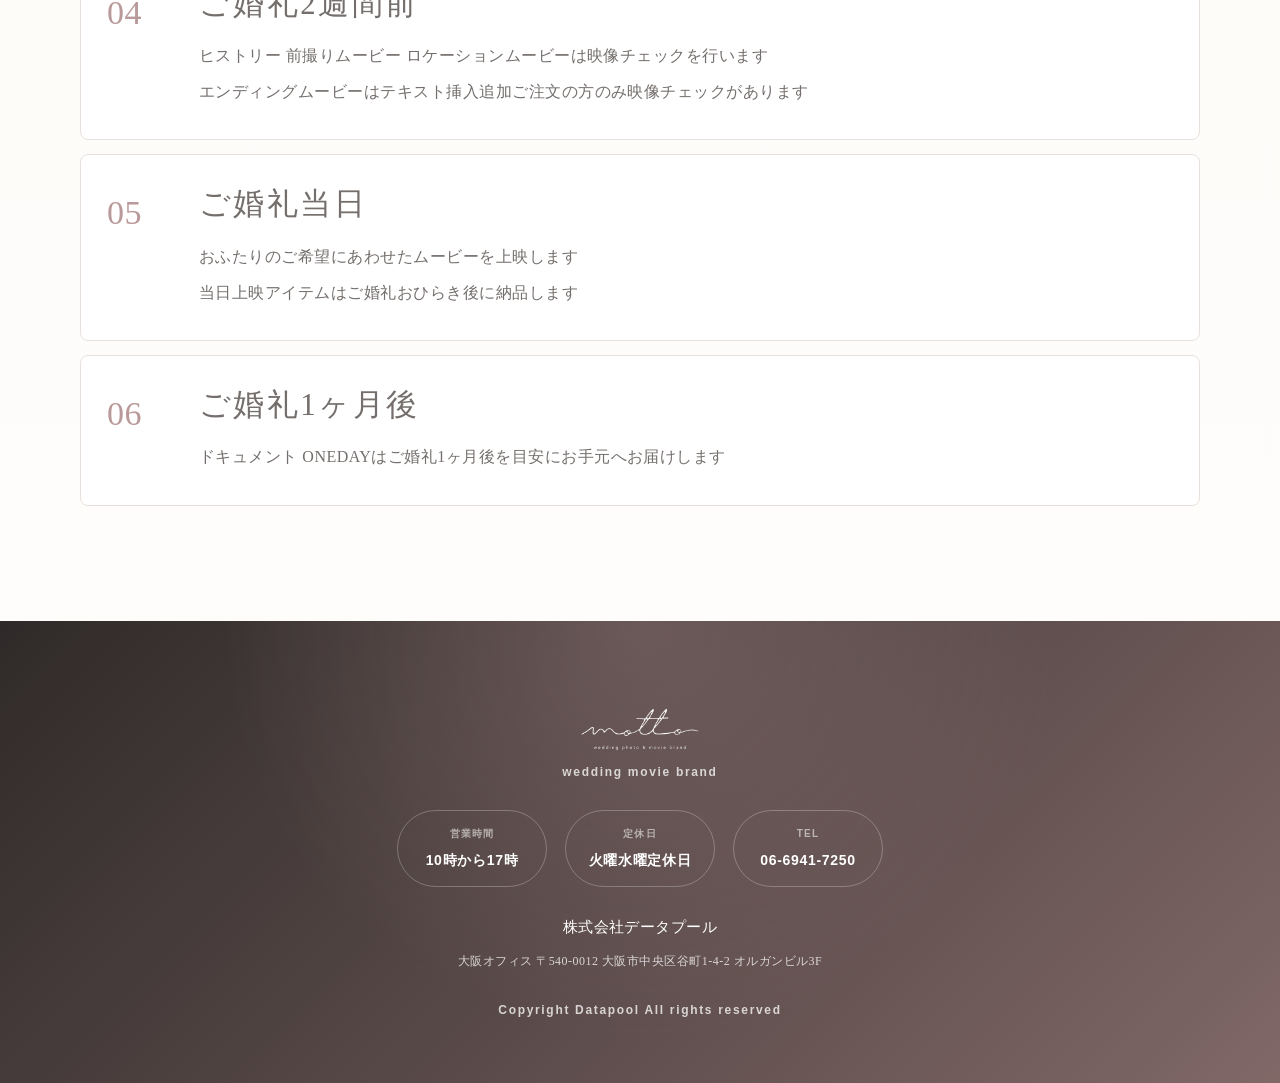
==== commit 79fca697: "Add files via upload" ====
--- a/index.html
+++ b/index.html
@@ -720,6 +720,26 @@
   letter-spacing: 0.06em;
   white-space: nowrap;
 }
+
+.option-single-price {
+  margin: 8px 0 0;
+  display: flex;
+  flex-wrap: wrap;
+  align-items: baseline;
+  gap: 4px 10px;
+  font-size: 13px;
+  line-height: 1.55;
+  letter-spacing: 0.04em;
+  color: var(--muted);
+  font-weight: 500;
+}
+
+.option-single-price .option-single-value {
+  color: var(--accent-dark);
+  font-weight: 700;
+  white-space: nowrap;
+}
+
 
 .icon-list,
 .check-list,
@@ -2313,6 +2333,7 @@
               <p>当日の音声を使用した約10分のダイジェストムービーです</p>
               <ul class="simple-tags"><li>約10分</li><li>BGM mottoおまかせ</li><li>データURL</li><li>約1ヶ月後お届け</li></ul>
               <p class="option-price">+ ¥70,000 <small>税込 ¥77,000</small></p>
+              <p class="option-single-price"><span class="option-single-label">ONEDAY単体価格</span><span class="option-single-value">¥214,500（税込）</span></p>
             </article>
           </div>
         </div>
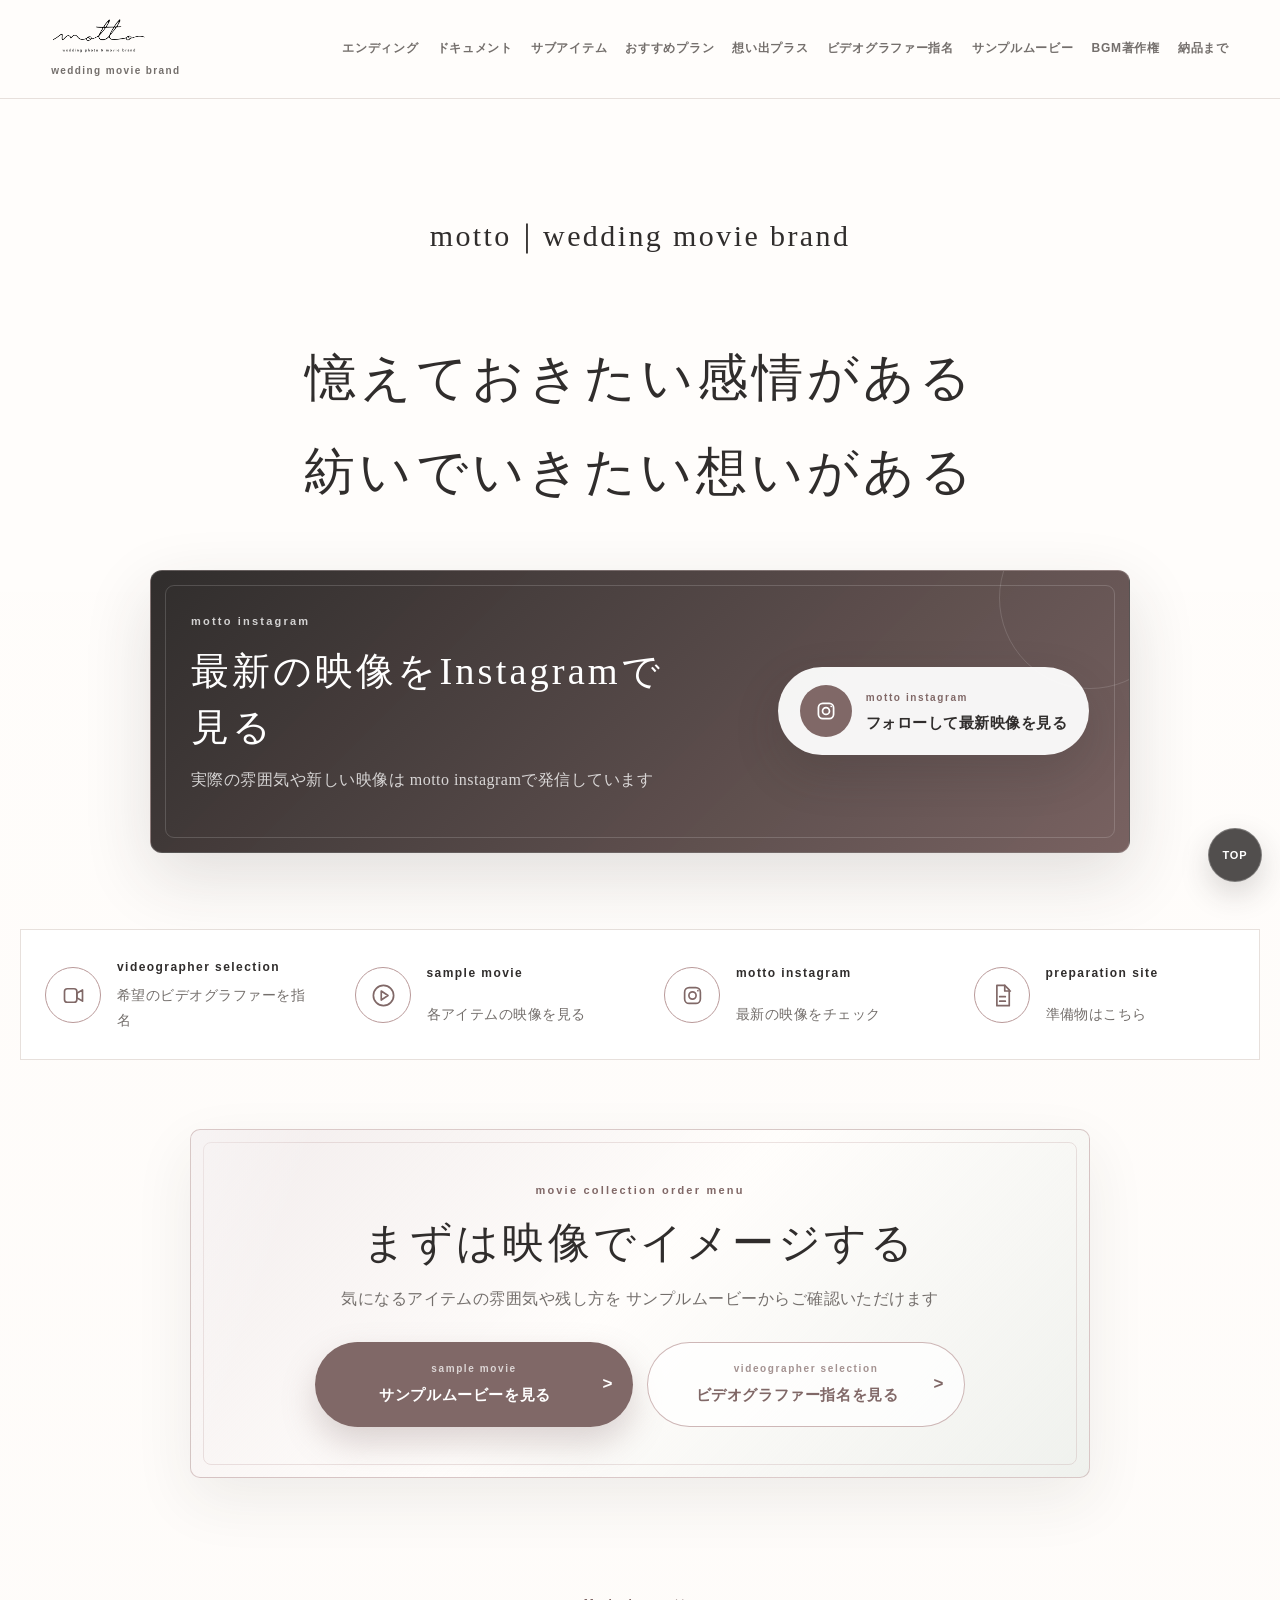
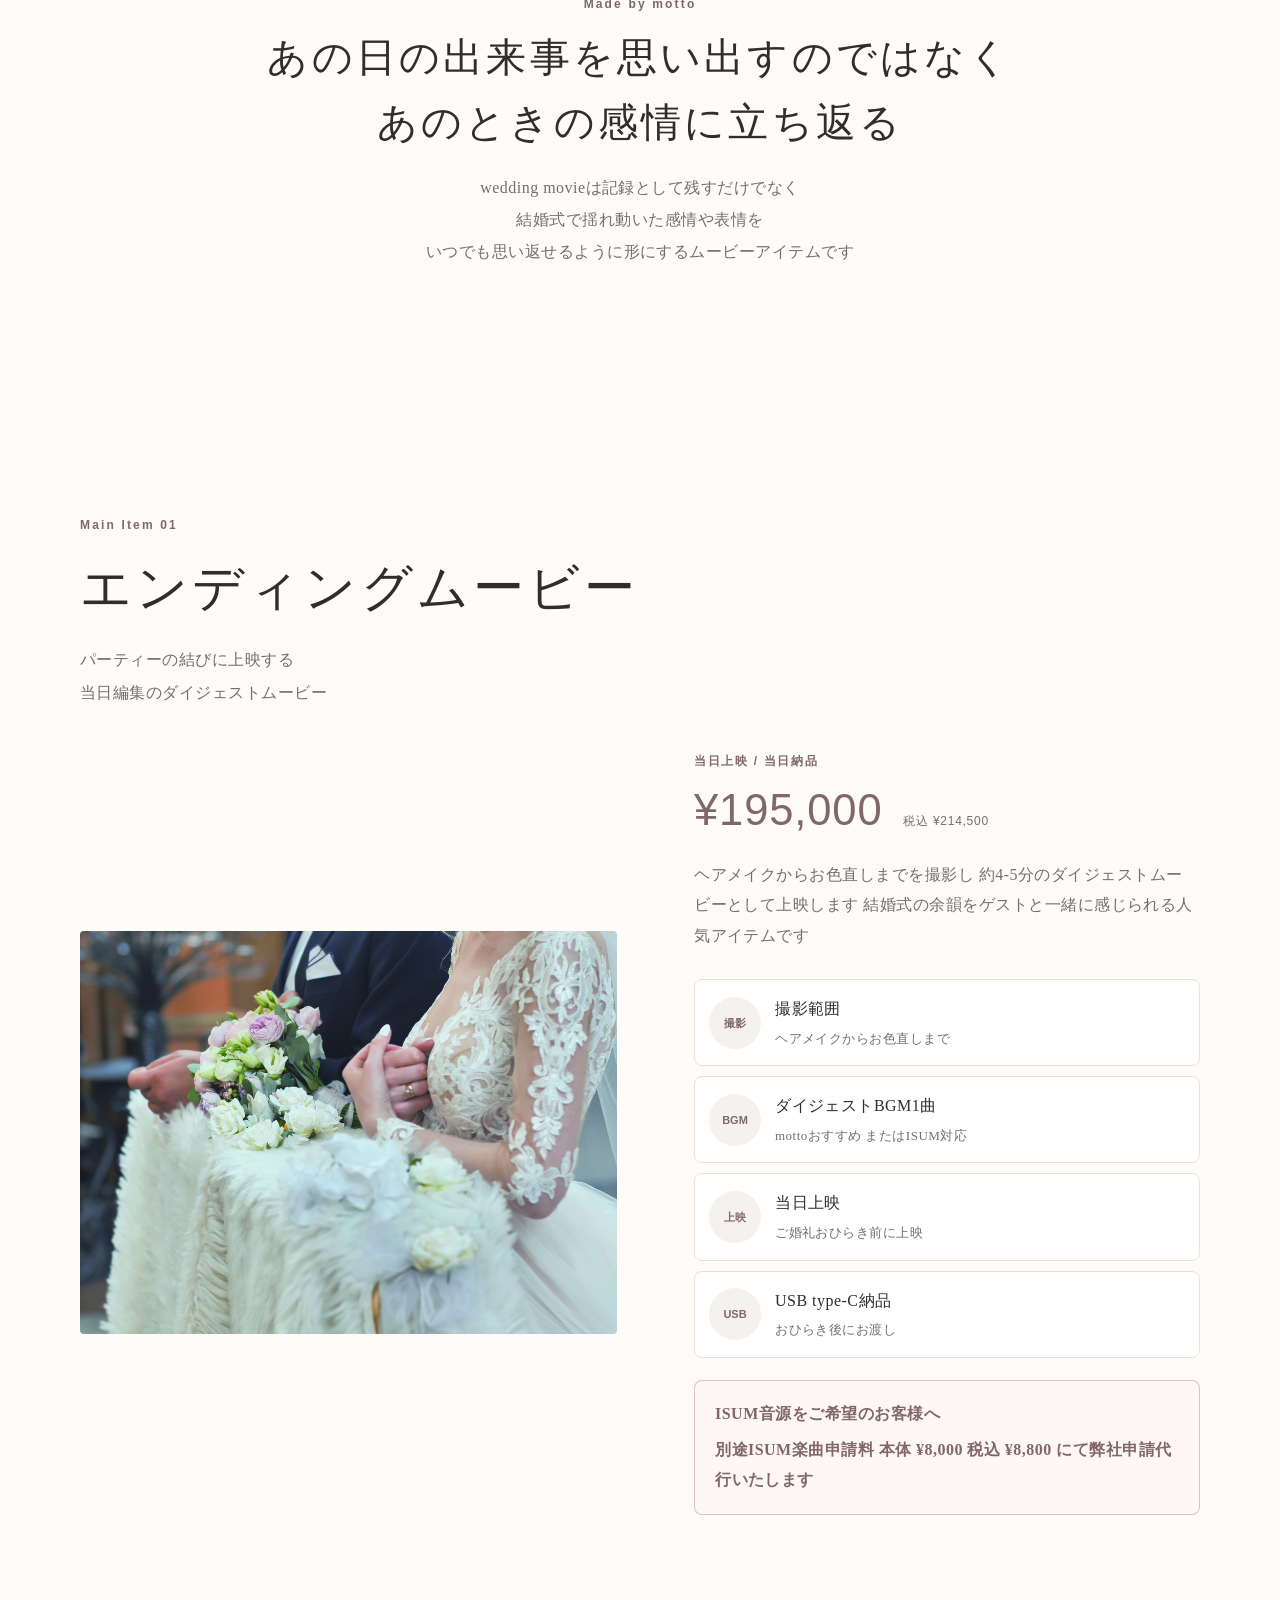
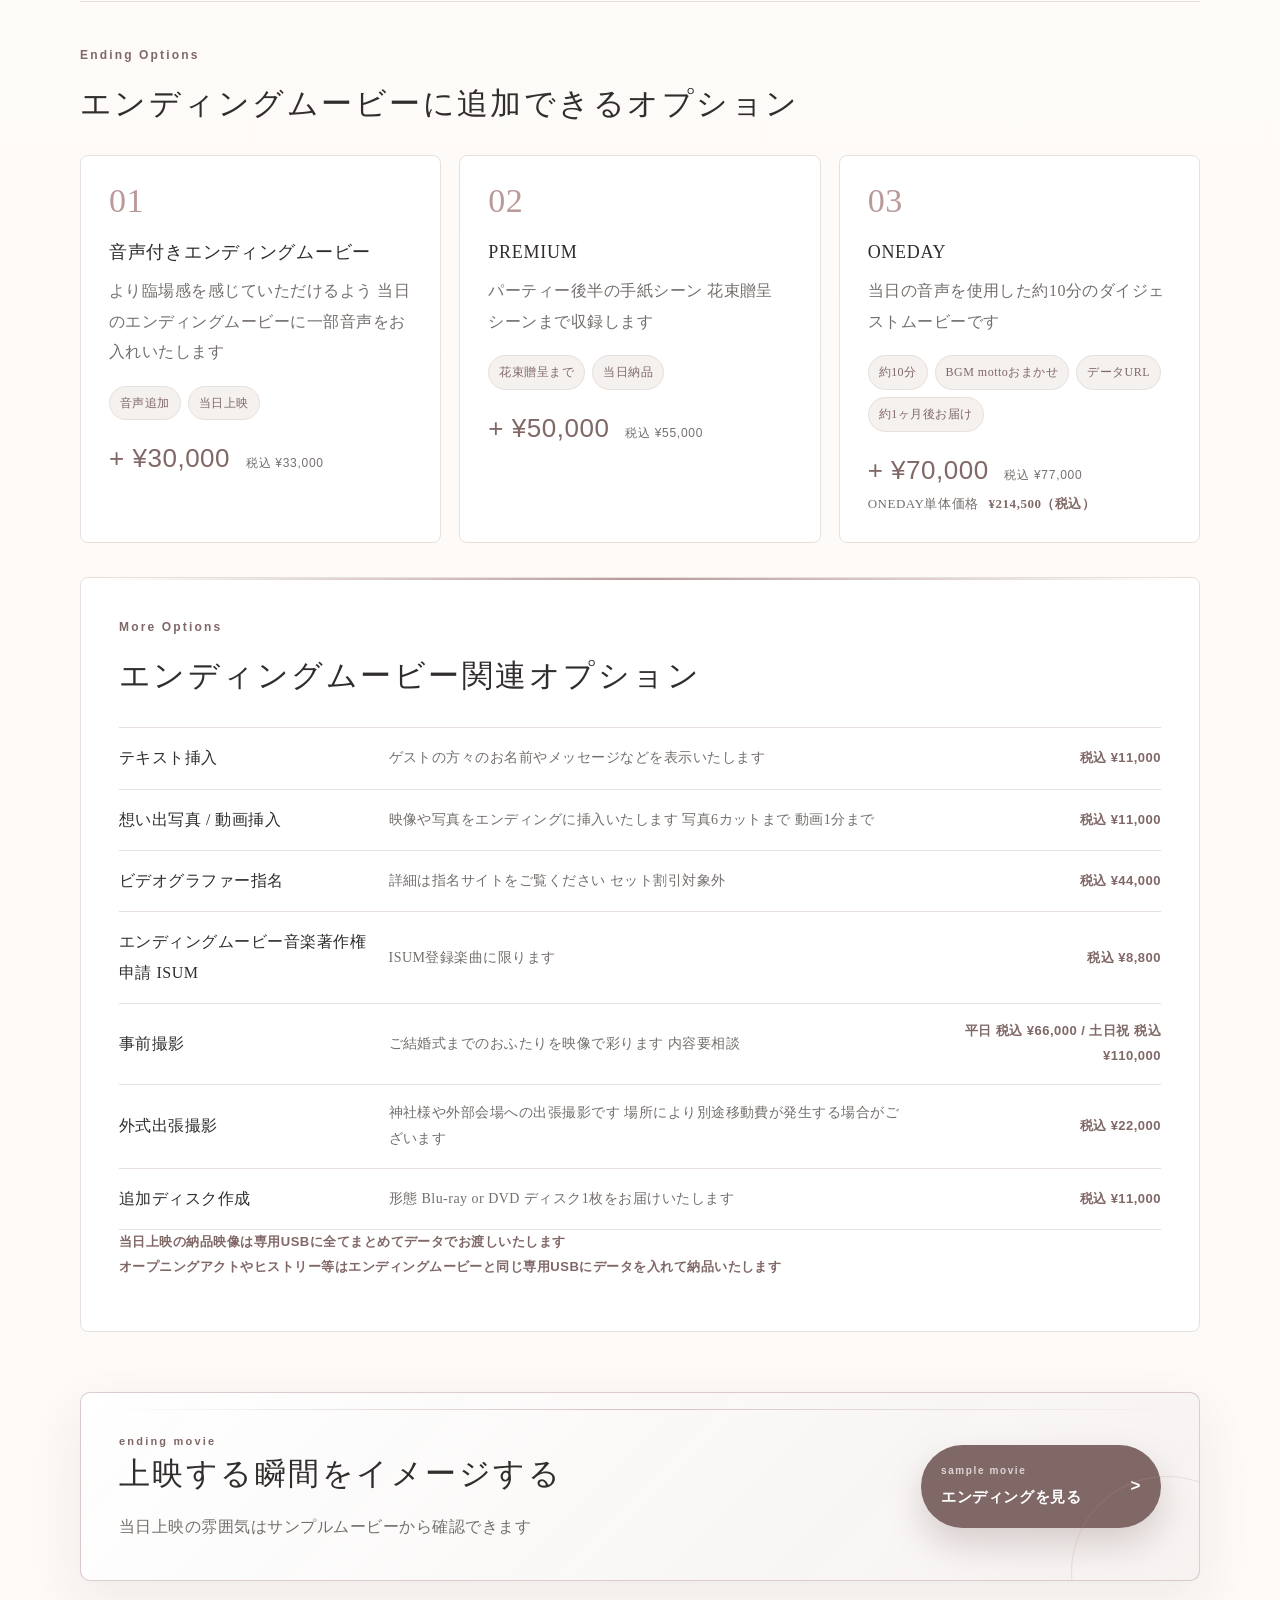
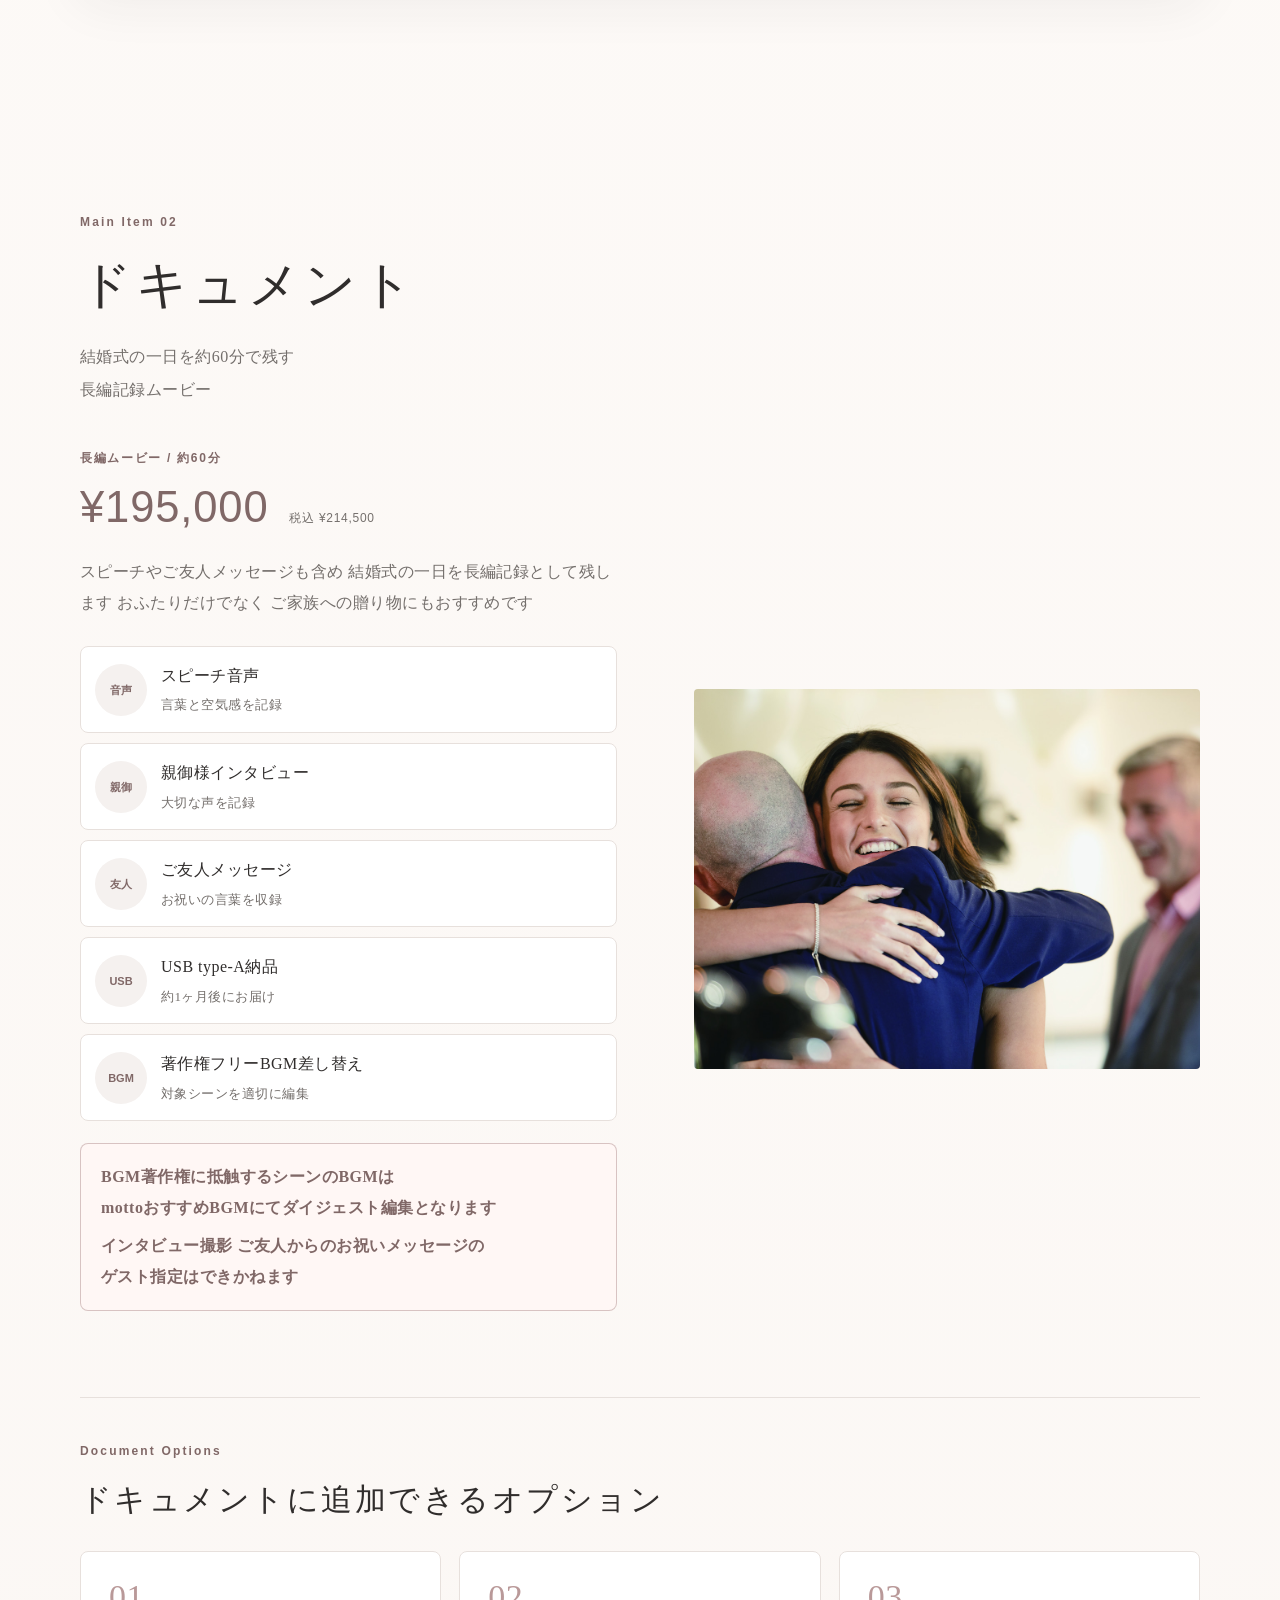
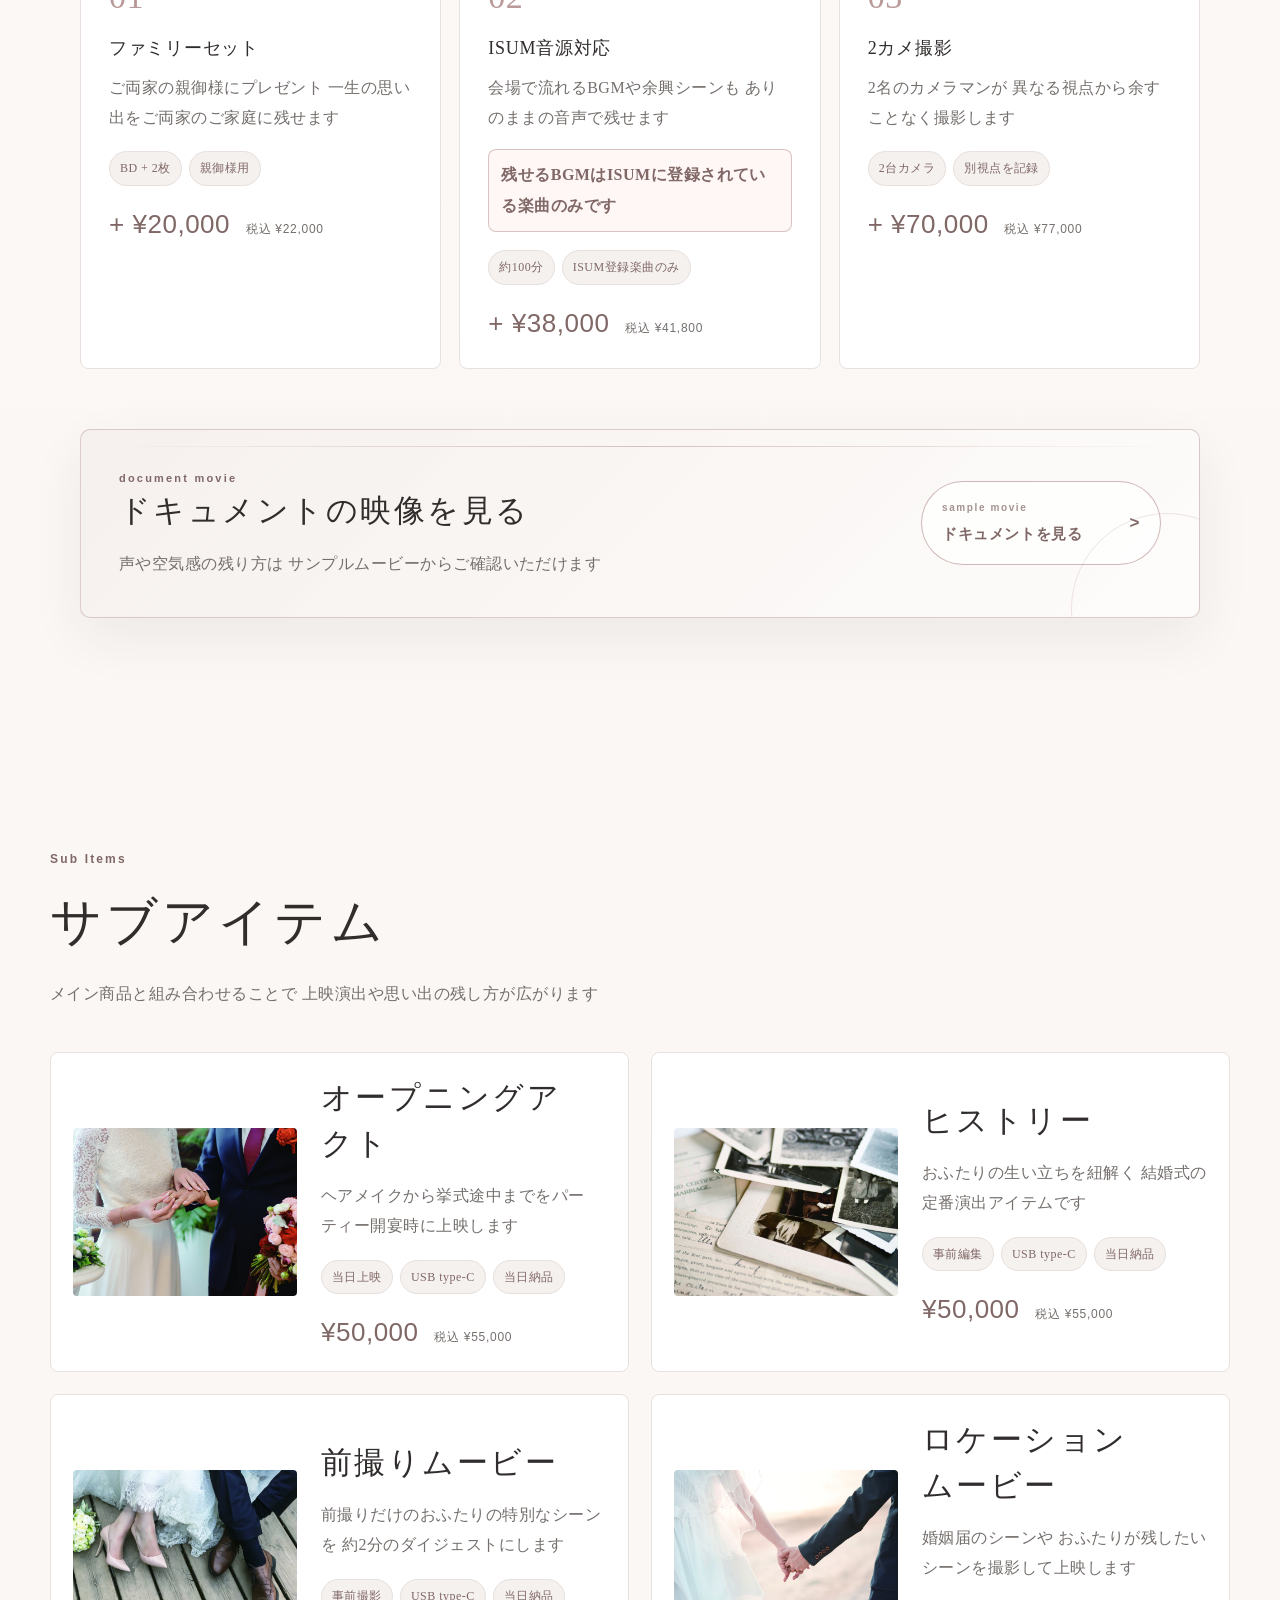
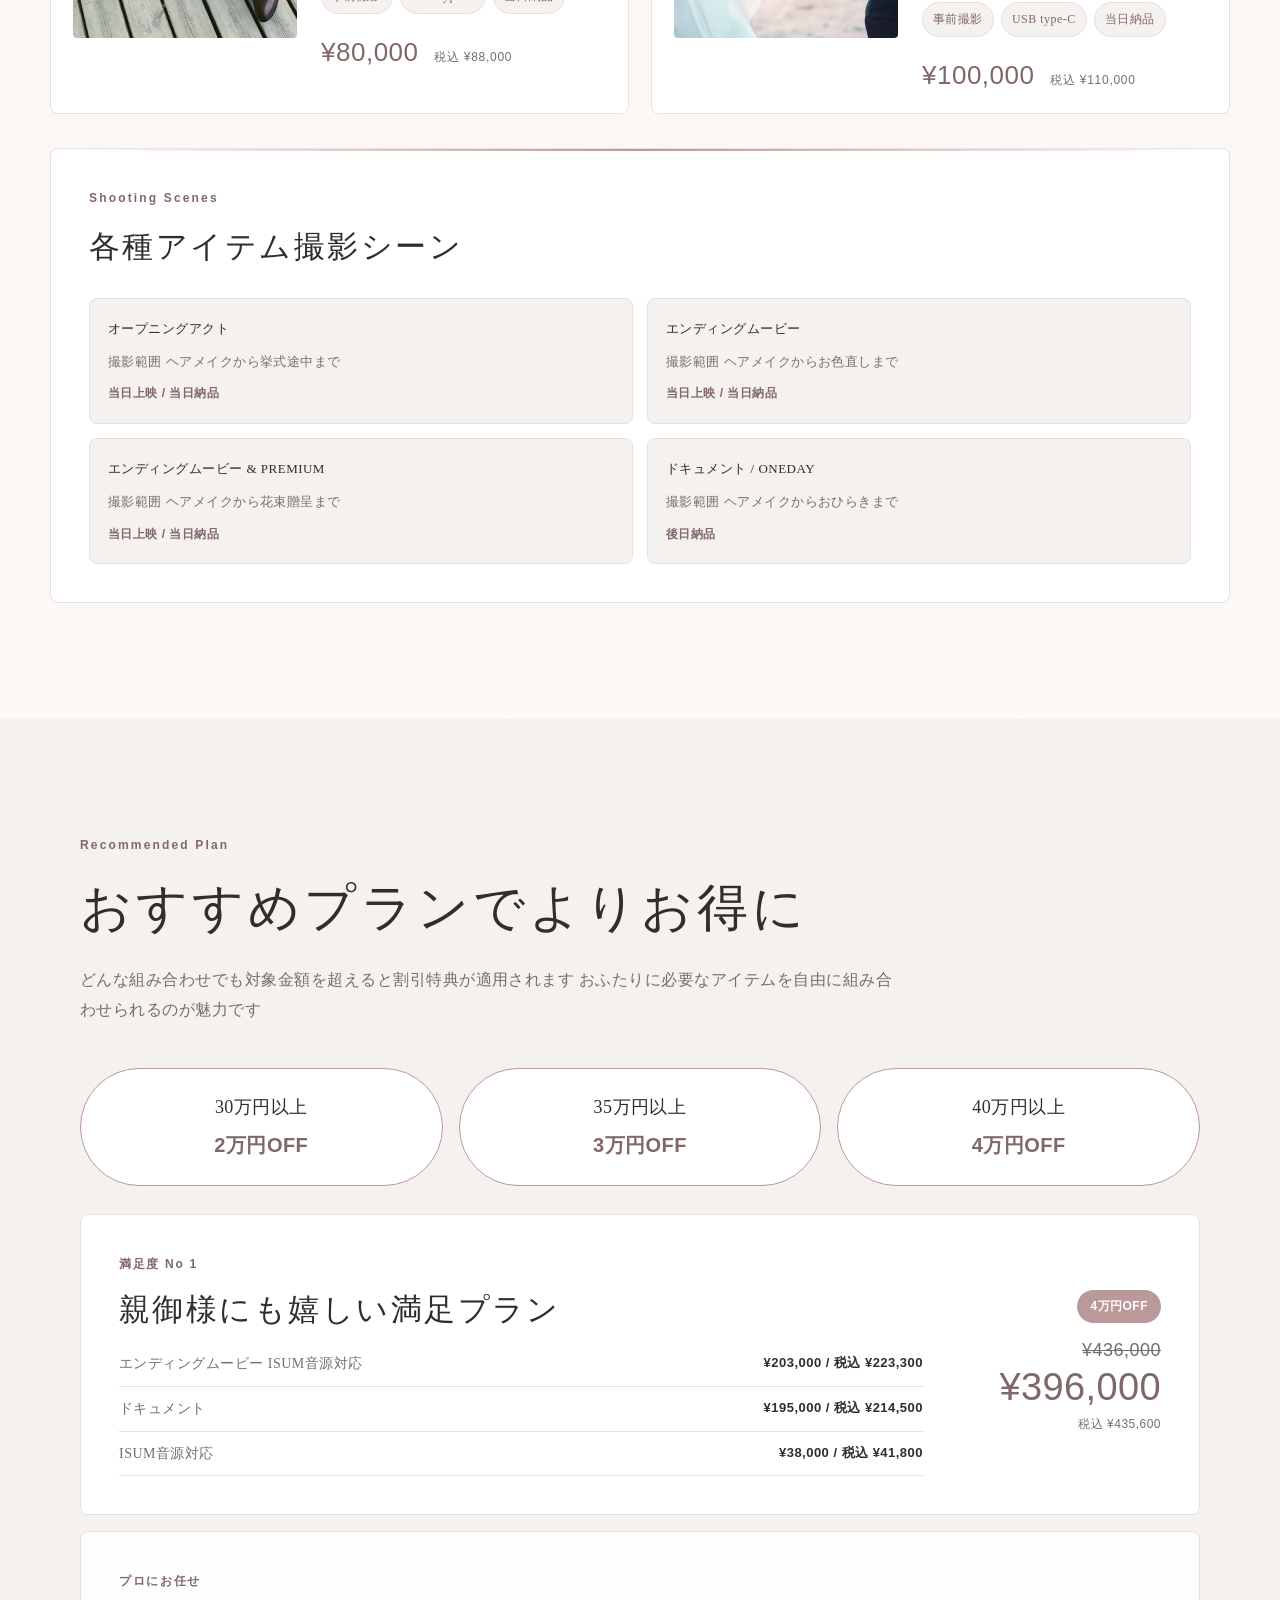
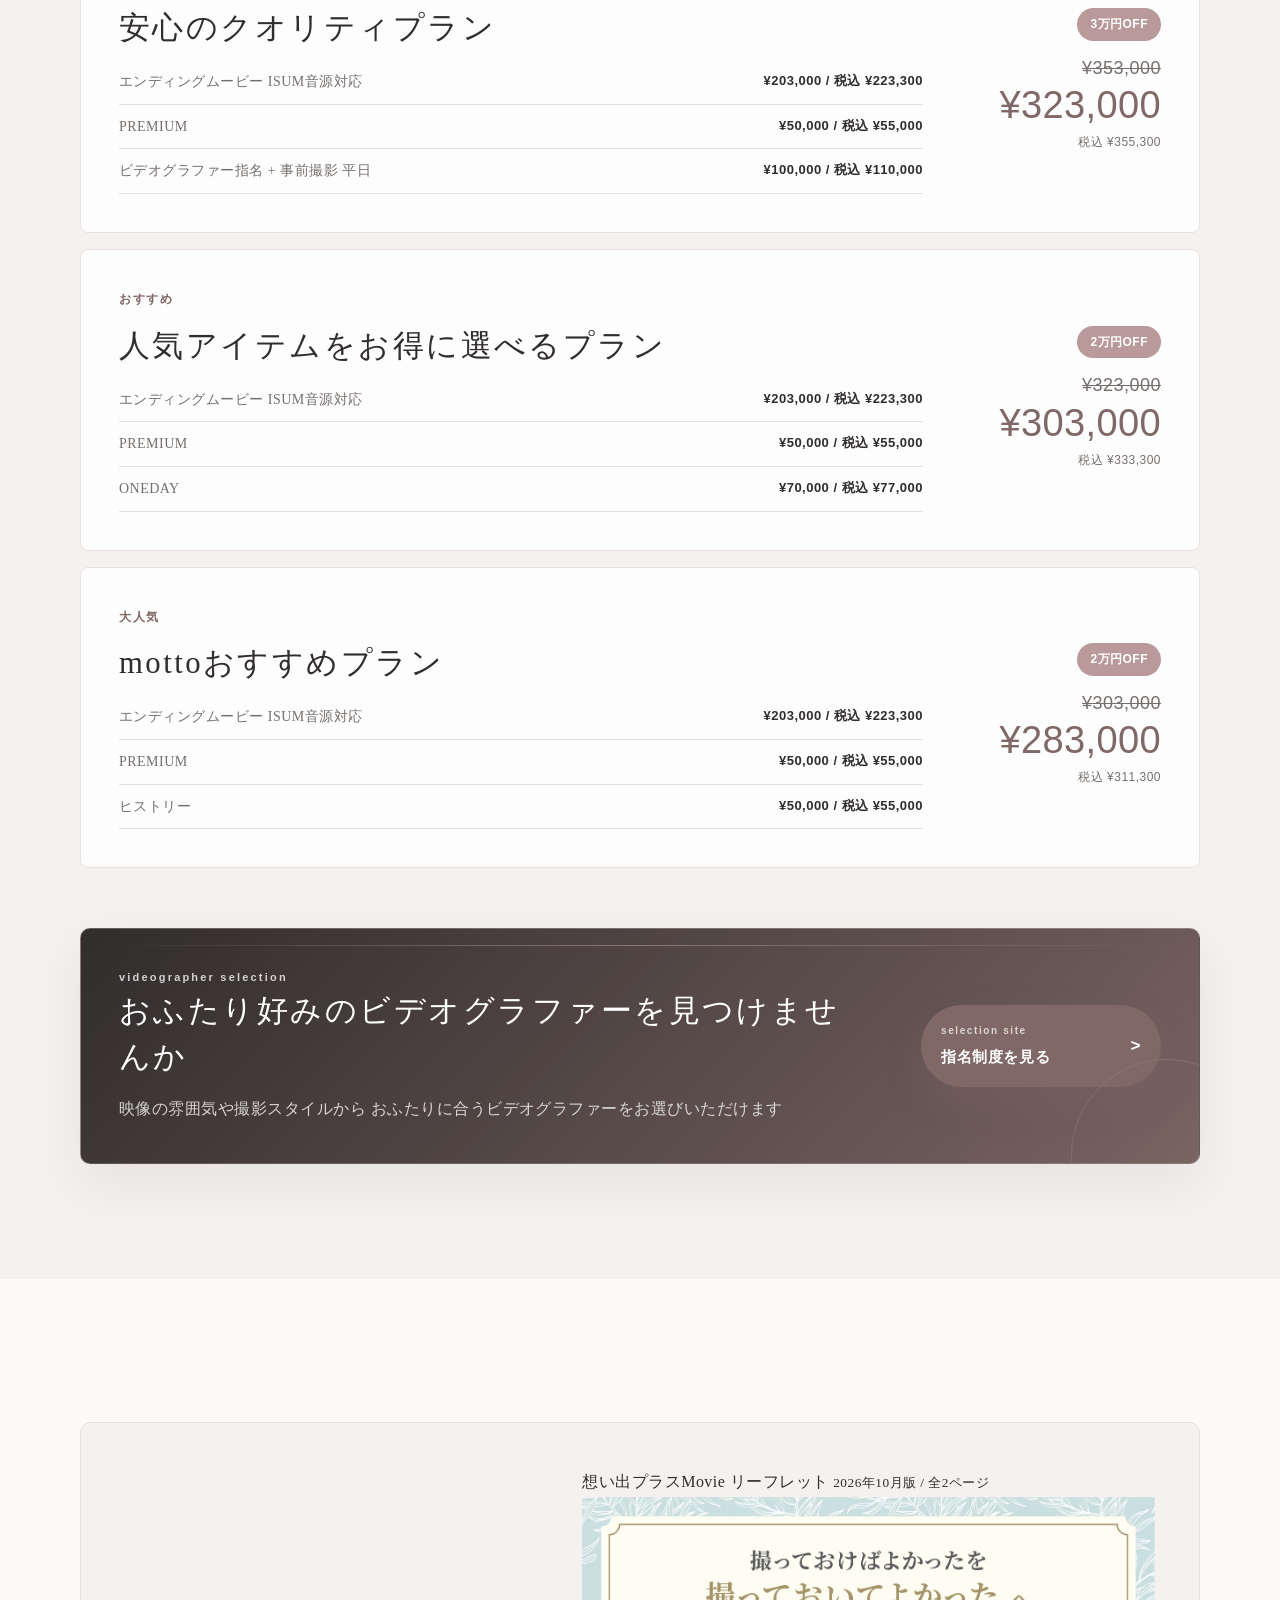
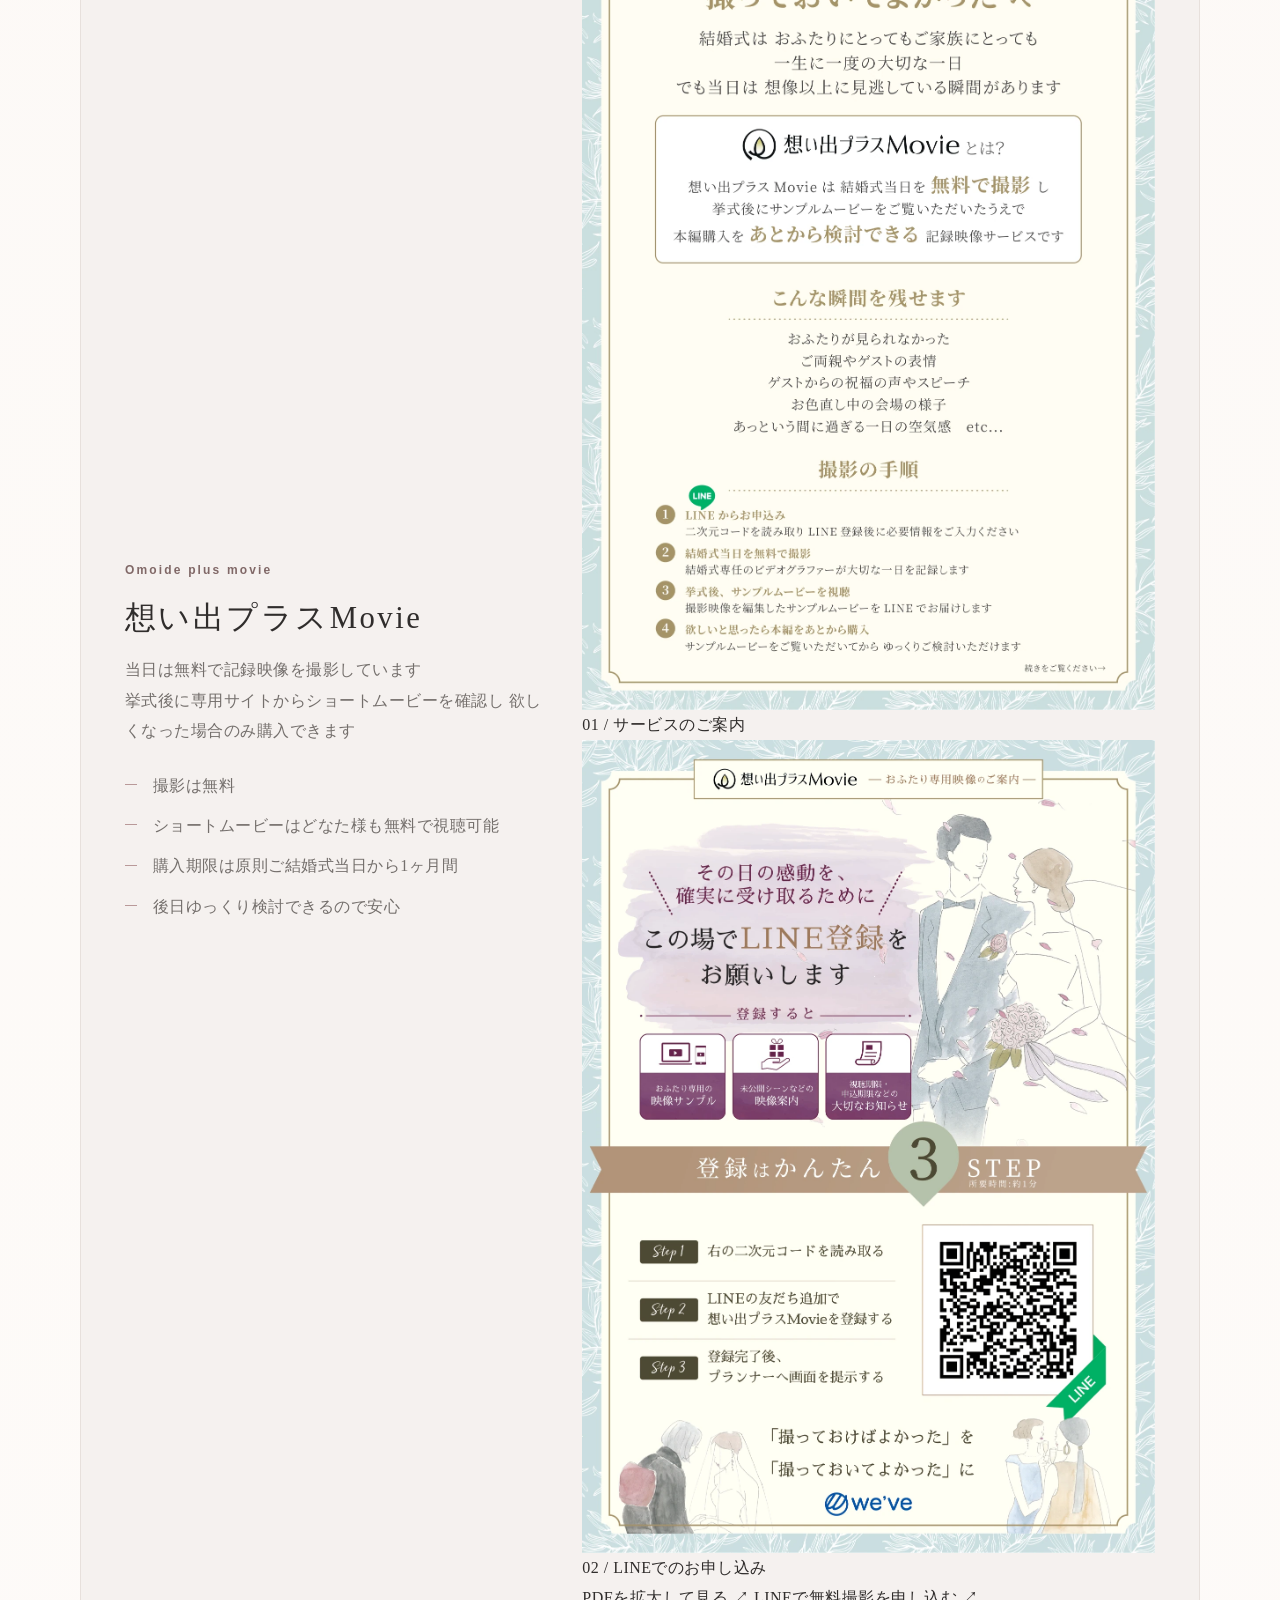
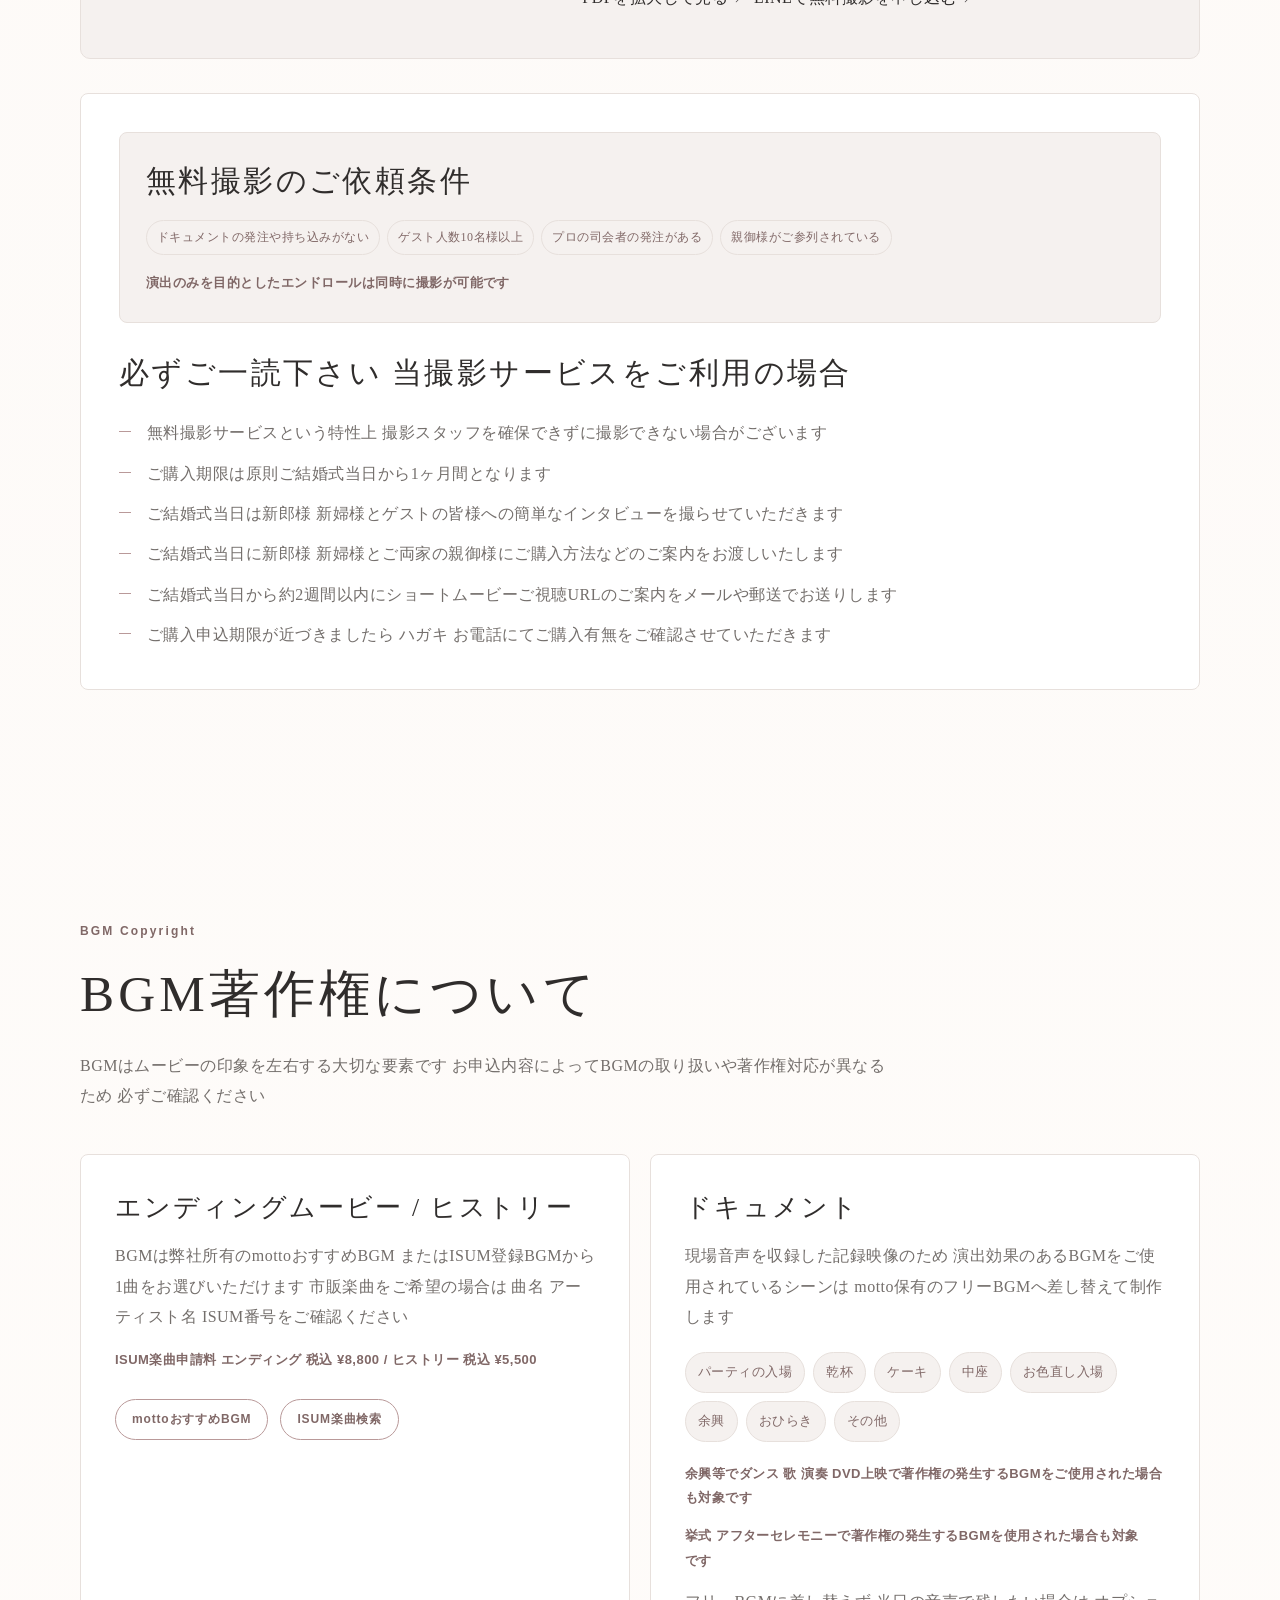
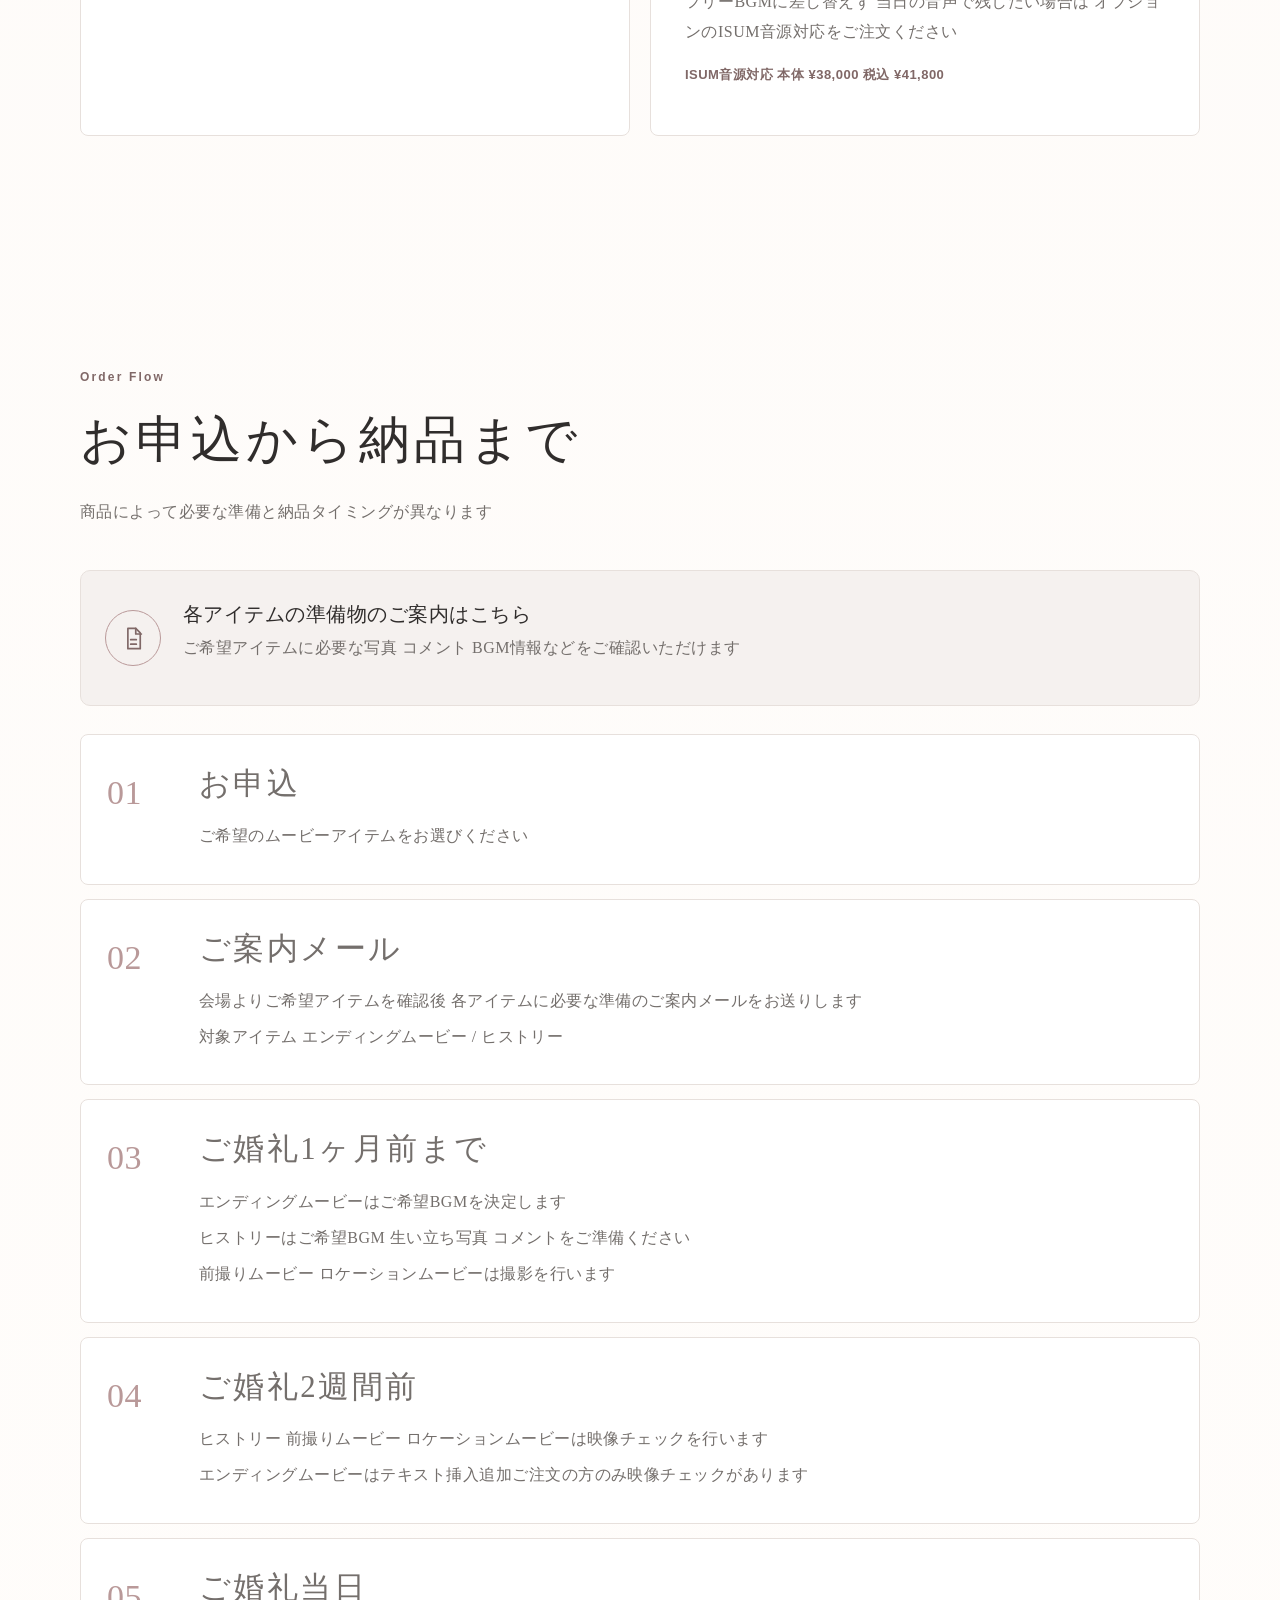
==== commit 250f33e5: "Add files via upload" ====
--- a/index.html
+++ b/index.html
@@ -2624,9 +2624,24 @@
               <li>後日ゆっくり検討できるので安心</li>
             </ul>
           </div>
-          <a class="opm-paper" data-config-link="opmQr" href="https://liff.line.me/1656857747-nRrvvDdK/landing?follow=%40294qsdcy&lp=naraxS&liff_id=1656857747-nRrvvDdK" aria-label="想い出プラスMovieのQRリンクを開く">
-            <img data-config-image="opm" src="[data-uri]